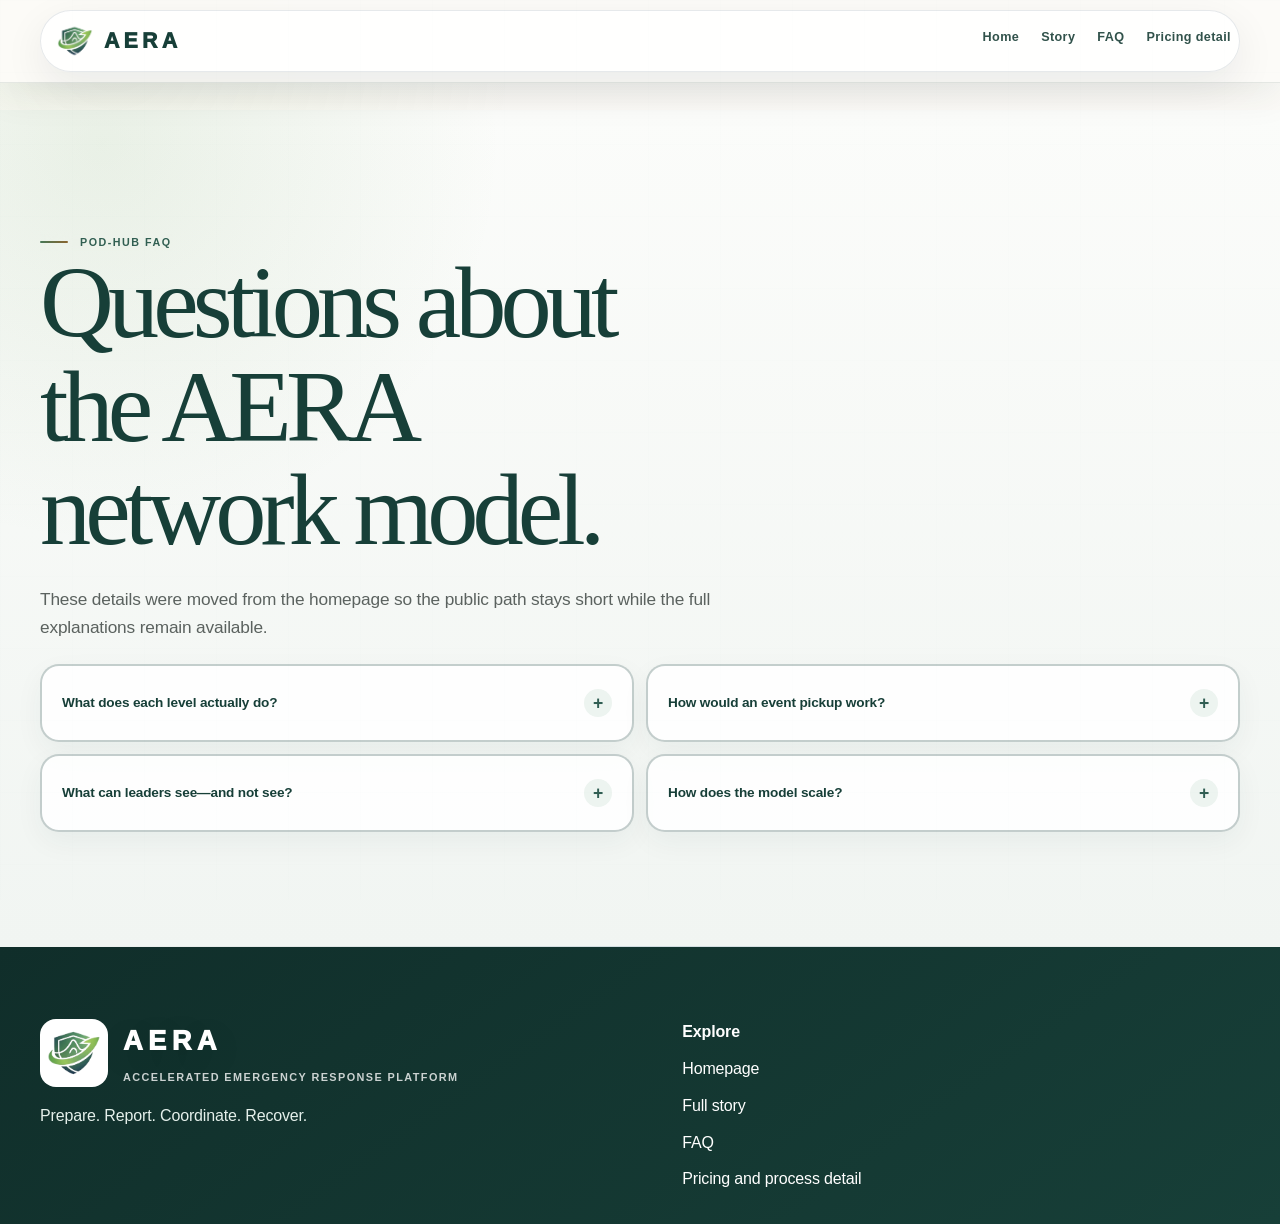
==== faq/index.html @ 65c82dbb "Scale back homepage detail" ====
<!DOCTYPE html>

<html lang="en">
<head>
<meta charset="utf-8"/>
<meta content="width=device-width, initial-scale=1, viewport-fit=cover" name="viewport"/>
<script>document.documentElement.classList.add("js");</script>
<meta content="AERA is an independent, mobile-first emergency readiness and coordination platform for households, community organizations, and institutions." name="description"/>
<meta content="#FFFFFF" name="theme-color"/>
<meta content="light" name="color-scheme"/>
<meta content="AERA" name="author"/>
<meta content="index,follow,max-image-preview:large" name="robots"/>
<meta content="website" property="og:type"/>
<meta content="AERA — Communication Must Continue" property="og:title"/>
<meta content="Explore AERA’s readiness, status reporting, resource coordination, continuity, and recovery model." property="og:description"/>
<meta content="AERA" property="og:site_name"/>
<meta content="https://aerafounders.com/" property="og:url"/>
<meta content="summary_large_image" name="twitter:card"/>
<meta content="AERA — Communication Must Continue" name="twitter:title"/>
<meta content="Prepare. Report. Coordinate. Recover." name="twitter:description"/>
<link href="[data-uri]" rel="icon" type="image/webp"/>
<link href="https://aerafounders.com/" rel="canonical"/>
<title>AERA — Pod-Hub FAQ</title>
<script type="application/ld+json">
  {
    "@context": "https://schema.org",
    "@type": "Organization",
    "name": "AERA",
    "url": "https://aerafounders.com/",
    "description": "Emergency readiness and response coordination for households and communities.",
    "founder": [
      {"@type":"Person","name":"Kenneth Brewer","jobTitle":"Founder, President and CEO"},
      {"@type":"Person","name":"Antoinette Williams","jobTitle":"Co-Founder and Product Strategy & Systems Lead"}
    ]
  }
  </script>
<style>
    :root {
      --ivory: #FFFFFF;
      --ivory-2: #FFFFFF;
      --white: #FFFFFF;
      --blue: #467857;
      --blue-2: #5F9461;
      --deep-blue: #305854;
      --deepest: #305854;
      --sky: #F3F8F5;
      --sky-2: #F7FBF8;
      --green: #467857;
      --green-2: #EEF6F0;
      --stone: #F3F8F5;
      --brass: #8CBB5D;
      --brass-soft: #F2F8EC;
      --ink: #000000;
      --muted: #000000;
      --line: rgba(48, 88, 84, 0.18);
      --line-strong: rgba(48, 88, 84, 0.36);
      --shadow-sm: 0 12px 38px rgba(48, 88, 84, 0.08);
      --shadow: 0 30px 90px rgba(48, 88, 84, 0.13);
      --shadow-xl: 0 50px 140px rgba(48, 88, 84, 0.18);
      --radius-xl: 44px;
      --radius-lg: 32px;
      --radius-md: 22px;
      --radius-sm: 14px;
      --max: 1260px;
      --header-h: 78px;
    }

    * { box-sizing: border-box; }
    html { scroll-behavior: smooth; scroll-padding-top: calc(var(--header-h) + 18px); }
    body {
      margin: 0;
      color: var(--ink);
      background: var(--ivory);
      font-family: "Avenir Next", "Helvetica Neue", Inter, ui-sans-serif, system-ui, -apple-system, BlinkMacSystemFont, "Segoe UI", sans-serif;
      line-height: 1.62;
      overflow-x: hidden;
      text-rendering: optimizeLegibility;
    }
    body.modal-open { overflow: hidden; }
    body::before {
      content: "";
      position: fixed;
      inset: 0;
      pointer-events: none;
      z-index: 90;
      opacity: .15;
      background-image: url("data:image/svg+xml,%3Csvg viewBox='0 0 180 180' xmlns='http://www.w3.org/2000/svg'%3E%3Cfilter id='n'%3E%3CfeTurbulence type='fractalNoise' baseFrequency='.82' numOctaves='3' stitchTiles='stitch'/%3E%3C/filter%3E%3Crect width='100%25' height='100%25' filter='url(%23n)' opacity='.1'/%3E%3C/svg%3E");
      mix-blend-mode: multiply;
    }

    a { color: inherit; text-decoration: none; }
    button, input, textarea { font: inherit; }
    button { color: inherit; }
    img, svg { display: block; max-width: 100%; }
    ::selection { background: var(--blue); color: white; }
    :focus-visible { outline: 3px solid rgba(62,114,184,.42); outline-offset: 4px; }

    .scroll-progress {
      position: fixed;
      top: 0;
      left: 0;
      width: 100%;
      height: 3px;
      z-index: 100;
      background: rgba(23, 59, 99, .07);
    }
    .scroll-progress span {
      display: block;
      height: 100%;
      width: 0;
      transform-origin: left center;
      background: linear-gradient(90deg, var(--blue), var(--brass));
    }

    .container { width: min(calc(100% - 44px), var(--max)); margin-inline: auto; }
    .section { position: relative; padding: 124px 0; }
    .section-tight { padding: 92px 0; }
    .eyebrow {
      display: inline-flex;
      align-items: center;
      gap: 12px;
      text-transform: uppercase;
      letter-spacing: .18em;
      font-weight: 850;
      font-size: .72rem;
      color: var(--blue);
    }
    .eyebrow::before { content: ""; width: 34px; height: 1px; background: var(--brass); }
    .kicker {
      font-family: ui-monospace, SFMono-Regular, Menlo, Monaco, Consolas, monospace;
      font-size: .72rem;
      font-weight: 750;
      letter-spacing: .14em;
      text-transform: uppercase;
      color: var(--blue);
    }
    h1, h2, h3, h4 { margin: 0; color: var(--deep-blue); line-height: 1.01; letter-spacing: -.045em; }
    h1 { font-size: clamp(3.7rem, 8vw, 8.2rem); }
    h2 { font-size: clamp(2.7rem, 5.4vw, 5.8rem); }
    h3 { font-size: clamp(1.75rem, 3vw, 3rem); }
    h4 { font-size: clamp(1.2rem, 1.8vw, 1.55rem); letter-spacing: -.025em; }
    p { margin: 0; }
    .lead { font-size: clamp(1.08rem, 1.85vw, 1.42rem); line-height: 1.62; color: var(--muted); max-width: 780px; }
    .serif { font-family: Georgia, "Times New Roman", serif; font-weight: 400; letter-spacing: -.025em; }
    .muted { color: var(--muted); }

    .btn {
      display: inline-flex;
      align-items: center;
      justify-content: center;
      gap: 11px;
      min-height: 54px;
      padding: 14px 22px;
      border-radius: 999px;
      border: 1px solid transparent;
      font-weight: 850;
      cursor: pointer;
      transition: transform .28s ease, box-shadow .28s ease, background .28s ease, border-color .28s ease;
    }
    .btn svg { width: 17px; height: 17px; }
    .btn:hover { transform: translateY(-3px); }
    .btn-primary { color: white; background: var(--deep-blue); box-shadow: 0 14px 34px rgba(23,59,99,.22); }
    .btn-primary:hover { background: var(--deepest); box-shadow: 0 20px 48px rgba(23,59,99,.28); }
    .btn-secondary { color: var(--deep-blue); background: rgba(255,255,255,.72); border-color: var(--line); backdrop-filter: blur(12px); }
    .btn-secondary:hover { border-color: var(--line-strong); background: white; }
    .btn-text { padding-inline: 0; min-height: auto; border-radius: 0; color: var(--deep-blue); background: transparent; }

    .site-header {
      position: fixed;
      top: 0;
      left: 0;
      width: 100%;
      z-index: 80;
      transition: background .3s ease, box-shadow .3s ease, transform .3s ease;
    }
    .site-header.scrolled {
      background: rgba(247,244,236,.88);
      border-bottom: 1px solid rgba(23,59,99,.08);
      box-shadow: 0 8px 34px rgba(23,59,99,.05);
      backdrop-filter: blur(18px);
    }
    .nav {
      min-height: var(--header-h);
      display: flex;
      align-items: center;
      justify-content: space-between;
      gap: 28px;
    }
    .wordmark {
      display: inline-flex;
      align-items: center;
      gap: 12px;
      color: var(--deep-blue);
      font-size: 1.33rem;
      font-weight: 950;
      letter-spacing: .22em;
    }
    .wordmark-mark {
      width: 32px;
      height: 32px;
      border-radius: 50%;
      display: grid;
      place-items: center;
      border: 1px solid rgba(23,59,99,.17);
      background: rgba(255,255,255,.72);
      position: relative;
    }
    .wordmark-mark::before, .wordmark-mark::after { content: ""; position: absolute; border-radius: 50%; border: 1px solid var(--blue); }
    .wordmark-mark::before { width: 13px; height: 13px; }
    .wordmark-mark::after { width: 21px; height: 21px; opacity: .42; }
    .nav-links { display: flex; align-items: center; gap: 22px; font-size: .9rem; font-weight: 760; color: #38526d; }
    .nav-links a { position: relative; padding: 8px 0; }
    .nav-links a::after { content: ""; position: absolute; left: 0; bottom: 4px; width: 100%; height: 1px; background: var(--blue); transform: scaleX(0); transform-origin: right; transition: transform .25s ease; }
    .nav-links a:hover::after, .nav-links a.active::after { transform: scaleX(1); transform-origin: left; }
    .menu-btn { display: none; width: 45px; height: 45px; border-radius: 50%; border: 1px solid var(--line); background: rgba(255,255,255,.72); cursor: pointer; font-size: 1.2rem; }

    .story-rail {
      position: fixed;
      right: 18px;
      top: 50%;
      transform: translateY(-50%);
      z-index: 70;
      display: grid;
      gap: 11px;
    }
    .story-rail a {
      width: 8px;
      height: 8px;
      border-radius: 50%;
      background: rgba(23,59,99,.22);
      transition: transform .25s ease, background .25s ease;
    }
    .story-rail a.active { background: var(--blue); transform: scale(1.65); }
    .story-rail span { position: absolute; right: 18px; white-space: nowrap; padding: 6px 9px; border-radius: 8px; background: var(--deep-blue); color: white; font-size: .7rem; opacity: 0; pointer-events: none; transform: translateX(4px); transition: .2s ease; }
    .story-rail a:hover span { opacity: 1; transform: translateX(0); }

    .hero {
      min-height: 100svh;
      display: grid;
      align-items: center;
      position: relative;
      overflow: hidden;
      padding: calc(var(--header-h) + 70px) 0 78px;
      background:
        radial-gradient(circle at 84% 14%, rgba(220,236,243,.95), rgba(220,236,243,0) 34%),
        radial-gradient(circle at 14% 86%, rgba(233,222,202,.55), rgba(233,222,202,0) 28%),
        var(--ivory);
    }
    .hero::before {
      content: "";
      position: absolute;
      inset: 0;
      opacity: .52;
      background-image:
        linear-gradient(rgba(23,59,99,.04) 1px, transparent 1px),
        linear-gradient(90deg, rgba(23,59,99,.04) 1px, transparent 1px);
      background-size: 58px 58px;
      mask-image: linear-gradient(to bottom, #000 0, transparent 92%);
    }
    .hero-grid {
      display: grid;
      grid-template-columns: minmax(0, 1.14fr) minmax(380px, .86fr);
      gap: clamp(48px, 7vw, 100px);
      align-items: center;
      position: relative;
      z-index: 2;
    }
    .hero-copy { display: grid; gap: 28px; }
    .hero-title { max-width: 950px; }
    .hero-title .word {
      display: inline-block;
      opacity: 0;
      transform: translateY(44px) rotate(.8deg);
      filter: blur(8px);
      transition: opacity .75s ease, transform .9s cubic-bezier(.2,.8,.2,1), filter .8s ease;
    }
    .hero-title.ready .word { opacity: 1; transform: translateY(0) rotate(0); filter: blur(0); }
    .hero-title .accent { color: var(--blue); }
    .hero .lead { max-width: 790px; }
    .founder-line { max-width: 790px; font-weight: 800; color: var(--deep-blue); }
    .hero-actions { display: flex; flex-wrap: wrap; gap: 14px; }
    .hero-meta {
      display: grid;
      grid-template-columns: repeat(4, minmax(0, 1fr));
      border: 1px solid var(--line);
      border-radius: 22px;
      overflow: hidden;
      background: rgba(255,255,255,.54);
      backdrop-filter: blur(14px);
      margin-top: 10px;
    }
    .hero-meta div { padding: 17px 13px; border-right: 1px solid var(--line); text-align: center; font-size: .78rem; font-weight: 850; color: var(--deep-blue); }
    .hero-meta div:last-child { border-right: 0; }
    .hero-meta small { display: block; color: var(--muted); font-weight: 650; margin-top: 3px; }

    .hero-visual {
      min-height: 650px;
      border-radius: var(--radius-xl);
      position: relative;
      overflow: hidden;
      background: linear-gradient(145deg, rgba(255,255,255,.98), rgba(220,236,243,.72));
      border: 1px solid rgba(23,59,99,.1);
      box-shadow: var(--shadow-xl);
      transform: perspective(1100px) rotateY(-3deg) rotateX(1deg);
      transition: transform .5s ease;
    }
    .hero-visual:hover { transform: perspective(1100px) rotateY(0) rotateX(0) translateY(-5px); }
    .hero-visual .grid-lines { position: absolute; inset: 0; background-image: linear-gradient(rgba(23,59,99,.06) 1px, transparent 1px), linear-gradient(90deg, rgba(23,59,99,.06) 1px, transparent 1px); background-size: 46px 46px; mask-image: linear-gradient(to bottom, transparent, #000 15%, #000 82%, transparent); }
    .orbit { position: absolute; left: 50%; top: 44%; border-radius: 50%; border: 1px solid rgba(62,114,184,.2); transform: translate(-50%,-50%); animation: rotate 24s linear infinite; }
    .orbit.one { width: 500px; height: 500px; }
    .orbit.two { width: 350px; height: 350px; animation-direction: reverse; animation-duration: 19s; }
    .orbit.three { width: 230px; height: 230px; animation-duration: 14s; }
    .orbit::after { content: ""; position: absolute; width: 13px; height: 13px; border-radius: 50%; background: var(--blue); box-shadow: 0 0 0 10px rgba(62,114,184,.11); left: 50%; top: -7px; }
    .orbit.two::after { background: var(--green); left: 12%; top: 82%; box-shadow: 0 0 0 10px rgba(111,132,106,.11); }
    .orbit.three::after { background: var(--brass); left: 88%; top: 67%; box-shadow: 0 0 0 10px rgba(168,137,84,.12); }
    @keyframes rotate { to { transform: translate(-50%,-50%) rotate(360deg); } }
    .aera-core {
      position: absolute;
      left: 50%;
      top: 44%;
      width: 210px;
      height: 210px;
      transform: translate(-50%,-50%);
      display: grid;
      place-items: center;
      border-radius: 48% 52% 48% 52% / 55% 45% 55% 45%;
      background: linear-gradient(145deg, white, #e7f1f6);
      color: var(--deep-blue);
      font-size: 2rem;
      font-weight: 950;
      letter-spacing: .2em;
      box-shadow: 0 28px 80px rgba(23,59,99,.17), inset 0 0 0 1px rgba(23,59,99,.08);
      animation: float 6s ease-in-out infinite;
    }
    @keyframes float { 50% { transform: translate(-50%, calc(-50% - 10px)) rotate(.5deg); } }
    .visual-caption {
      position: absolute;
      left: 28px;
      right: 28px;
      bottom: 28px;
      padding: 19px 20px;
      border-radius: 18px;
      background: rgba(255,255,255,.82);
      border: 1px solid rgba(23,59,99,.08);
      backdrop-filter: blur(15px);
      color: var(--muted);
      font-size: .91rem;
    }
    .visual-caption strong { color: var(--deep-blue); }


    /* Enriched opening screen */
    .hero .reveal,
    .hero .reveal-right { opacity: 1; transform: none; }
    .hero-visual { isolation: isolate; }
    .hero-glow { position:absolute; border-radius:50%; filter:blur(2px); opacity:.7; z-index:0; }
    .hero-glow-one { width:360px; height:360px; right:-90px; top:-90px; background:rgba(124,167,209,.24); }
    .hero-glow-two { width:260px; height:260px; left:-80px; bottom:-70px; background:rgba(168,137,84,.13); }
    .command-shell {
      position:absolute;
      inset:28px 28px 76px;
      z-index:2;
      border-radius:30px;
      padding:22px;
      background:rgba(255,255,255,.86);
      border:1px solid rgba(23,59,99,.11);
      box-shadow:0 24px 70px rgba(23,59,99,.12);
      backdrop-filter:blur(18px);
      display:grid;
      grid-template-rows:auto 1fr auto;
      gap:18px;
    }
    .command-topbar { display:flex; align-items:center; justify-content:space-between; gap:18px; padding-bottom:16px; border-bottom:1px solid var(--line); }
    .command-brand { display:block; color:var(--deep-blue); font-size:1rem; font-weight:950; letter-spacing:.19em; }
    .command-topbar small { display:block; margin-top:3px; color:var(--muted); font-size:.58rem; font-weight:800; letter-spacing:.14em; }
    .system-state { display:inline-flex; align-items:center; gap:8px; padding:8px 11px; border-radius:999px; background:var(--green-2); color:#3e6040; font-size:.68rem; font-weight:850; white-space:nowrap; }
    .system-state span { width:8px; height:8px; border-radius:50%; background:var(--green); box-shadow:0 0 0 5px rgba(111,132,106,.13); animation:statusPulse 2s ease-in-out infinite; }
    @keyframes statusPulse { 50% { box-shadow:0 0 0 9px rgba(111,132,106,.03); } }
    .command-layout { display:grid; grid-template-columns:minmax(0,1.45fr) minmax(160px,.55fr); gap:14px; min-height:0; }
    .mission-card,
    .signal-card,
    .response-card,
    .founder-proof-card { border:1px solid rgba(23,59,99,.09); background:rgba(255,255,255,.82); box-shadow:0 10px 28px rgba(23,59,99,.055); }
    .mission-card { border-radius:24px; padding:18px; display:grid; grid-template-rows:auto auto 1fr auto; min-height:0; overflow:hidden; }
    .card-label { color:var(--blue); font-family:ui-monospace,SFMono-Regular,Menlo,monospace; font-size:.58rem; font-weight:850; letter-spacing:.13em; }
    .mission-title-row { display:flex; align-items:flex-start; justify-content:space-between; gap:18px; margin-top:10px; }
    .mission-title-row h3 { font-size:clamp(1.25rem,2.2vw,1.85rem); letter-spacing:-.035em; }
    .mission-title-row p { color:var(--muted); font-size:.74rem; line-height:1.45; margin-top:5px; max-width:280px; }
    .mission-badge { width:38px; height:38px; border-radius:13px; display:grid; place-items:center; background:var(--deep-blue); color:white; font-family:ui-monospace,monospace; font-size:.72rem; font-weight:850; }
    .communication-map { position:relative; min-height:225px; margin:6px 0; overflow:hidden; }
    .map-ring { position:absolute; left:50%; top:50%; transform:translate(-50%,-50%); border-radius:50%; border:1px solid rgba(62,114,184,.18); }
    .ring-a { width:210px; height:210px; }
    .ring-b { width:136px; height:136px; border-style:dashed; animation:rotateMap 18s linear infinite; }
    @keyframes rotateMap { to { transform:translate(-50%,-50%) rotate(360deg); } }
    .map-line { position:absolute; left:50%; top:50%; height:1px; transform-origin:left center; background:linear-gradient(90deg,rgba(62,114,184,.55),rgba(62,114,184,.06)); }
    .line-a { width:118px; transform:rotate(-31deg); }
    .line-b { width:125px; transform:rotate(154deg); }
    .line-c { width:112px; transform:rotate(72deg); }
    .map-node { position:absolute; width:34px; height:34px; border-radius:50%; display:grid; place-items:center; background:white; border:1px solid rgba(23,59,99,.12); color:var(--deep-blue); font-size:.66rem; font-weight:900; box-shadow:0 9px 22px rgba(23,59,99,.11); }
    .node-center { left:50%; top:50%; transform:translate(-50%,-50%); width:58px; height:58px; background:var(--deep-blue); color:white; font-size:1rem; box-shadow:0 12px 32px rgba(23,59,99,.25); }
    .node-one { left:14%; top:23%; }
    .node-two { right:13%; top:20%; }
    .node-three { left:17%; bottom:16%; }
    .node-four { right:17%; bottom:12%; }
    .mission-footer { display:grid; grid-template-columns:repeat(3,1fr); gap:8px; }
    .mission-footer div { padding:10px; border-radius:14px; background:var(--sky-2); }
    .mission-footer strong { display:block; color:var(--deep-blue); font-size:.68rem; }
    .mission-footer span { display:block; color:var(--muted); font-size:.56rem; margin-top:2px; line-height:1.25; }
    .command-side { display:grid; grid-template-rows:.7fr 1.3fr; gap:14px; min-height:0; }
    .signal-card,
    .response-card { border-radius:21px; padding:16px; }
    .signal-score { display:grid; gap:2px; margin-top:13px; }
    .signal-score strong { color:var(--deep-blue); font-size:1.45rem; line-height:1; }
    .signal-score span { color:var(--muted); font-size:.64rem; }
    .signal-bars { display:flex; align-items:flex-end; gap:5px; height:45px; margin-top:13px; }
    .signal-bars i { display:block; flex:1; border-radius:5px 5px 2px 2px; background:linear-gradient(var(--blue-2),var(--blue)); animation:barRise 2.8s ease-in-out infinite; transform-origin:bottom; }
    .signal-bars i:nth-child(1){height:34%;}.signal-bars i:nth-child(2){height:53%;animation-delay:.15s}.signal-bars i:nth-child(3){height:70%;animation-delay:.3s}.signal-bars i:nth-child(4){height:83%;animation-delay:.45s}.signal-bars i:nth-child(5){height:100%;animation-delay:.6s}
    @keyframes barRise { 50% { transform:scaleY(.72); opacity:.65; } }
    .response-card { display:grid; align-content:start; gap:10px; }
    .response-row { display:grid; grid-template-columns:30px 1fr; gap:9px; align-items:center; padding:10px 0; border-bottom:1px solid var(--line); }
    .response-row:last-child { border-bottom:0; }
    .response-icon { width:30px; height:30px; border-radius:10px; display:grid; place-items:center; background:var(--sky); color:var(--deep-blue); font-size:.75rem; font-weight:900; }
    .response-row strong { display:block; color:var(--deep-blue); font-size:.65rem; line-height:1.25; }
    .response-row small { display:block; color:var(--muted); font-size:.55rem; margin-top:2px; }
    .founder-proof-card { border-radius:20px; padding:13px 15px; display:grid; grid-template-columns:1.3fr .72fr .95fr; gap:12px; align-items:center; }
    .founder-proof-copy strong { display:block; margin-top:5px; color:var(--deep-blue); font-size:.7rem; line-height:1.3; }
    .founder-mini { display:grid; grid-template-columns:32px 1fr; gap:8px; align-items:center; }
    .mini-avatar { width:32px; height:32px; border-radius:50%; display:grid; place-items:center; color:white; font-size:.7rem; font-weight:950; }
    .mini-avatar.ken { background:var(--blue); }
    .mini-avatar.antoinette { background:var(--brass); }
    .founder-mini b { display:block; color:var(--deep-blue); font-size:.66rem; }
    .founder-mini small { display:block; color:var(--muted); font-size:.52rem; line-height:1.2; }
    .visual-caption { z-index:3; }

    .scroll-cue { position: absolute; left: 50%; bottom: 19px; transform: translateX(-50%); z-index: 2; display: grid; justify-items: center; gap: 5px; color: var(--muted); font-size: .68rem; font-weight: 800; letter-spacing: .14em; text-transform: uppercase; }
    .scroll-cue::after { content: ""; width: 1px; height: 35px; background: linear-gradient(var(--blue), transparent); animation: pulse 1.8s ease-in-out infinite; }
    @keyframes pulse { 50% { transform: scaleY(.55); opacity: .45; } }

    .human-section { background: var(--white); overflow: hidden; }
    .human-grid { display: grid; grid-template-columns: .92fr 1.08fr; gap: clamp(50px, 8vw, 110px); align-items: center; }
    .documentary-grid { display: grid; grid-template-columns: 1fr 1fr; gap: 18px; perspective: 1000px; }
    .doc-card {
      position: relative;
      min-height: 250px;
      border-radius: 28px;
      overflow: hidden;
      border: 1px solid rgba(23,59,99,.08);
      box-shadow: var(--shadow-sm);
      background: var(--sky);
      transform: translateZ(0);
    }
    .doc-card:nth-child(2), .doc-card:nth-child(4) { transform: translateY(42px); }
    .doc-card:nth-child(2) { background: linear-gradient(145deg, #f1ebe1, var(--stone)); }
    .doc-card:nth-child(3) { background: linear-gradient(145deg, #e8f0e5, #c9d8c6); }
    .doc-card:nth-child(4) { background: linear-gradient(145deg, #edf3fa, #cbdcf1); }
    .doc-card::before { content: ""; position: absolute; inset: 0; background: linear-gradient(to top, rgba(23,48,75,.22), transparent 55%); }
    .doc-person { position: absolute; left: 50%; bottom: -34px; transform: translateX(-50%); width: 126px; height: 184px; border-radius: 70px 70px 26px 26px; background: rgba(255,255,255,.74); box-shadow: 0 -29px 0 -6px rgba(255,255,255,.74); }
    .doc-label { position: absolute; left: 18px; bottom: 16px; color: white; font-weight: 800; font-size: .79rem; letter-spacing: .03em; }
    .human-copy { display: grid; gap: 30px; }
    .impact-line { font-family: Georgia, serif; font-size: clamp(1.6rem, 3vw, 3rem); line-height: 1.2; color: var(--deep-blue); }
    .human-emphasis { padding: 24px 0 0 24px; border-left: 2px solid var(--brass); color: var(--deep-blue); font-size: clamp(1.25rem, 2vw, 1.7rem); font-weight: 800; }

    .genesis {
      position: relative;
      height: 430vh;
      background: linear-gradient(180deg, var(--ivory), var(--sky-2) 48%, var(--ivory));
    }
    .genesis-sticky {
      position: sticky;
      top: 0;
      min-height: 100svh;
      display: grid;
      align-items: center;
      overflow: hidden;
      padding: calc(var(--header-h) + 30px) 0 36px;
    }
    .genesis-head { position: absolute; top: calc(var(--header-h) + 26px); left: 50%; transform: translateX(-50%); width: min(calc(100% - 44px), var(--max)); display: flex; align-items: flex-end; justify-content: space-between; gap: 24px; z-index: 4; }
    .chapter-counter { font-family: ui-monospace, monospace; font-size: .78rem; letter-spacing: .14em; color: var(--muted); }
    .chapter-counter strong { color: var(--blue); font-size: 1.05rem; }
    .genesis-stage { position: relative; width: min(calc(100% - 44px), var(--max)); height: min(70vh, 720px); margin: 80px auto 0; border-radius: var(--radius-xl); overflow: hidden; background: rgba(255,255,255,.68); border: 1px solid rgba(23,59,99,.09); box-shadow: var(--shadow); backdrop-filter: blur(14px); }
    .genesis-progress { position: absolute; left: 0; top: 0; bottom: 0; width: 5px; background: rgba(23,59,99,.08); z-index: 8; }
    .genesis-progress span { display: block; width: 100%; height: 25%; background: linear-gradient(var(--blue), var(--brass)); transform-origin: top; }
    .genesis-scene {
      position: absolute;
      inset: 0;
      display: grid;
      grid-template-columns: .88fr 1.12fr;
      align-items: center;
      gap: 48px;
      padding: clamp(34px, 6vw, 78px);
      opacity: 0;
      pointer-events: none;
      transform: translate3d(0, 18%, 0) scale(.97);
      filter: blur(10px);
      transition: opacity .6s ease, transform .85s cubic-bezier(.2,.8,.2,1), filter .7s ease;
    }
    .genesis-scene.active { opacity: 1; pointer-events: auto; transform: translate3d(0,0,0) scale(1); filter: blur(0); }
    .genesis-scene.exiting { opacity: 0; transform: translate3d(0,-18%,0) scale(.97); }
    .scene-copy { display: grid; gap: 24px; position: relative; z-index: 2; }
    .scene-number { font-family: Georgia, serif; color: rgba(62,114,184,.24); font-size: clamp(6rem, 14vw, 12rem); line-height: .72; letter-spacing: -.09em; }
    .scene-copy h2 { font-size: clamp(2.5rem, 5vw, 5.25rem); }
    .scene-visual { min-height: 480px; position: relative; display: grid; place-items: center; }
    .fracture-map, .vision-map, .architecture-map, .mission-map { position: relative; width: min(100%, 520px); aspect-ratio: 1; }
    .fracture-map .line { position: absolute; height: 2px; background: rgba(23,59,99,.2); transform-origin: left; }
    .fracture-map .line:nth-child(1){ width:42%; left:8%; top:26%; transform:rotate(12deg); }
    .fracture-map .line:nth-child(2){ width:38%; left:43%; top:37%; transform:rotate(-27deg); }
    .fracture-map .line:nth-child(3){ width:48%; left:17%; top:62%; transform:rotate(-8deg); }
    .fracture-map .line:nth-child(4){ width:31%; left:56%; top:69%; transform:rotate(28deg); }
    .map-node { position:absolute; width:28px; height:28px; border-radius:50%; background:white; border:7px solid var(--blue); box-shadow:0 0 0 15px rgba(62,114,184,.08); }
    .fracture-map .map-node:nth-of-type(1){ left:7%; top:20%; }
    .fracture-map .map-node:nth-of-type(2){ left:47%; top:31%; }
    .fracture-map .map-node:nth-of-type(3){ right:12%; top:22%; border-color:var(--brass); }
    .fracture-map .map-node:nth-of-type(4){ left:17%; bottom:25%; border-color:var(--green); }
    .fracture-map .map-node:nth-of-type(5){ right:25%; bottom:18%; }
    .fracture-cut { position:absolute; left:49%; top:8%; width:4px; height:82%; background:linear-gradient(transparent,var(--brass),transparent); transform:rotate(13deg); box-shadow:0 0 30px rgba(168,137,84,.22); }
    .vision-ring { position:absolute; inset:50% auto auto 50%; border-radius:50%; border:1px solid rgba(62,114,184,.24); transform:translate(-50%,-50%); }
    .vision-ring.r1{ width:86%; height:86%; }
    .vision-ring.r2{ width:64%; height:64%; }
    .vision-ring.r3{ width:42%; height:42%; }
    .vision-core { position:absolute; left:50%; top:50%; transform:translate(-50%,-50%); width:150px; height:150px; border-radius:50%; display:grid; place-items:center; background:white; box-shadow:var(--shadow); text-align:center; font-weight:900; color:var(--deep-blue); }
    .vision-label { position:absolute; padding:10px 13px; border-radius:999px; background:white; border:1px solid var(--line); color:var(--deep-blue); font-size:.78rem; font-weight:800; box-shadow:var(--shadow-sm); }
    .vision-label.a{ left:2%; top:19%; }.vision-label.b{ right:0; top:29%; }.vision-label.c{ left:8%; bottom:20%; }.vision-label.d{ right:7%; bottom:16%; }
    .architecture-map { display:grid; grid-template-columns:repeat(3,1fr); gap:14px; align-content:center; }
    .system-block { padding:20px 14px; min-height:92px; border-radius:18px; display:grid; place-items:center; text-align:center; background:white; border:1px solid var(--line); box-shadow:var(--shadow-sm); font-size:.8rem; font-weight:820; color:var(--deep-blue); }
    .system-block.core-block { grid-column:2; background:var(--deep-blue); color:white; transform:scale(1.1); }
    .system-block:nth-child(1), .system-block:nth-child(3), .system-block:nth-child(5), .system-block:nth-child(7) { background:var(--sky-2); }
    .mission-map .country-shape { position:absolute; inset:14% 12%; border-radius:45% 55% 38% 62% / 52% 35% 65% 48%; background:linear-gradient(145deg,rgba(62,114,184,.16),rgba(111,132,106,.12)); border:1px solid rgba(23,59,99,.12); }
    .mission-map .pulse-node { position:absolute; width:18px; height:18px; border-radius:50%; background:var(--blue); box-shadow:0 0 0 0 rgba(62,114,184,.22); animation:missionPulse 2.4s infinite; }
    .mission-map .pulse-node:nth-child(2){ left:26%; top:29%; }.mission-map .pulse-node:nth-child(3){ left:58%; top:22%; animation-delay:.5s; }.mission-map .pulse-node:nth-child(4){ right:21%; top:52%; animation-delay:1s; }.mission-map .pulse-node:nth-child(5){ left:38%; bottom:22%; animation-delay:1.5s; }.mission-map .pulse-node:nth-child(6){ right:38%; bottom:13%; animation-delay:.9s; }
    @keyframes missionPulse { 70% { box-shadow:0 0 0 28px rgba(62,114,184,0); } 100% { box-shadow:0 0 0 0 rgba(62,114,184,0); } }
    .genesis-quote { position:absolute; left:50%; bottom:30px; transform:translateX(-50%); width:min(calc(100% - 80px),900px); text-align:center; color:var(--deep-blue); font-family:Georgia,serif; font-size:clamp(1.15rem,2vw,1.55rem); z-index:7; }

    .founders { background: var(--white); overflow: hidden; }
    .founder-intro { display:grid; grid-template-columns:1fr .82fr; gap:50px; align-items:end; margin-bottom:58px; }
    .founder-slider-shell { position:relative; }
    .founder-slider { overflow:hidden; border-radius:var(--radius-xl); border:1px solid rgba(23,59,99,.09); box-shadow:var(--shadow); background:var(--ivory-2); }
    .founder-track { display:flex; transition:transform .85s cubic-bezier(.2,.8,.2,1); will-change:transform; }
    .founder-slide { min-width:100%; display:grid; grid-template-columns:.9fr 1.1fr; min-height:640px; }
    .founder-portrait { position:relative; overflow:hidden; background:linear-gradient(145deg,var(--sky),#c7ddeb); }
    .founder-slide:nth-child(2) .founder-portrait { background:linear-gradient(145deg,#f0e8dd,#d9d2c5); }
    .founder-slide:nth-child(3) .founder-portrait { background:linear-gradient(145deg,var(--green-2),#c9d8c6); }
    .portrait-rings { position:absolute; width:560px; height:560px; border-radius:50%; border:1px solid rgba(23,59,99,.15); left:50%; top:46%; transform:translate(-50%,-50%); }
    .portrait-rings::before,.portrait-rings::after{content:"";position:absolute;border-radius:50%;border:1px solid rgba(23,59,99,.12);inset:70px;}.portrait-rings::after{inset:145px;}
    .portrait-silhouette { position:absolute; left:50%; bottom:-44px; transform:translateX(-50%); width:250px; height:370px; border-radius:120px 120px 36px 36px; background:rgba(255,255,255,.8); box-shadow:0 -70px 0 -22px rgba(255,255,255,.8); }
    .portrait-tag { position:absolute; left:28px; bottom:28px; z-index:2; padding:11px 14px; border-radius:999px; background:rgba(255,255,255,.82); border:1px solid rgba(23,59,99,.08); backdrop-filter:blur(12px); color:var(--deep-blue); font-size:.76rem; font-weight:850; letter-spacing:.08em; text-transform:uppercase; }
    .founder-copy { padding:clamp(42px,7vw,90px); display:grid; align-content:center; gap:26px; }
    .founder-role { font-family:ui-monospace,monospace; color:var(--blue); font-size:.76rem; font-weight:800; letter-spacing:.11em; text-transform:uppercase; }
    .founder-copy blockquote { margin:0; font-family:Georgia,serif; font-size:clamp(1.2rem,2.4vw,2rem); line-height:1.38; color:var(--deep-blue); }
    .founder-letter-intro { color:var(--muted); max-width:620px; }
    .founder-letter-excerpts { display:grid; gap:12px; }
    .founder-letter-excerpt {
      position:relative; padding:17px 18px 17px 52px; border:1px solid rgba(48,88,84,.14);
      border-radius:18px; background:rgba(255,255,255,.76); box-shadow:0 10px 24px rgba(48,88,84,.05);
    }
    .founder-letter-excerpt::before {
      content:"“"; position:absolute; left:17px; top:9px; color:var(--green); font:400 2.7rem/1 Georgia,serif;
    }
    .founder-letter-excerpt small {
      display:block; margin-bottom:6px; color:var(--green); font:850 .62rem/1.2 ui-monospace,monospace;
      letter-spacing:.11em; text-transform:uppercase;
    }
    .founder-letter-excerpt p {
      color:var(--deep-blue); font-family:Georgia,serif; font-size:clamp(.92rem,1.3vw,1.05rem); line-height:1.48;
    }
    .founder-letter-signature { color:var(--muted); font-size:.78rem; font-weight:800; }
    .founder-profile { display:grid; gap:14px; color:var(--muted); }
    .founder-profile p { margin:0; line-height:1.62; }
    .contribution-list { display:grid; gap:10px; color:var(--muted); }
    .contribution-list span { display:flex; gap:10px; align-items:flex-start; }
    .contribution-list span::before { content:""; width:7px; height:7px; border-radius:50%; background:var(--brass); margin-top:.58em; flex:0 0 auto; }
    .slider-controls { display:flex; justify-content:space-between; align-items:center; gap:20px; margin-top:26px; }
    .slider-dots { display:flex; gap:10px; }
    .slider-dot { width:10px; height:10px; padding:0; border:0; border-radius:50%; background:rgba(23,59,99,.18); cursor:pointer; transition:.25s ease; }
    .slider-dot.active { background:var(--blue); transform:scale(1.4); }
    .slider-arrows { display:flex; gap:10px; }
    .round-btn { width:50px; height:50px; border-radius:50%; border:1px solid var(--line); background:white; display:grid; place-items:center; cursor:pointer; transition:.25s ease; }
    .round-btn:hover { transform:translateY(-2px); border-color:var(--blue); box-shadow:var(--shadow-sm); }

    .provenance { background:linear-gradient(180deg,var(--ivory),var(--ivory-2)); overflow:hidden; }
    .section-head { display:grid; grid-template-columns:1fr .75fr; gap:50px; align-items:end; }
    .provenance-controls { display:flex; align-items:center; justify-content:flex-end; gap:10px; }
    .timeline-shell { margin-top:56px; position:relative; }
    .timeline {
      display:flex;
      gap:20px;
      overflow-x:auto;
      scroll-snap-type:x mandatory;
      scrollbar-width:none;
      padding:4px max(22px, calc((100vw - var(--max))/2)) 34px;
      cursor:grab;
    }
    .timeline:active { cursor:grabbing; }
    .timeline::-webkit-scrollbar{display:none;}
    .milestone { flex:0 0 min(390px,82vw); min-height:370px; scroll-snap-align:center; padding:30px; border-radius:28px; background:white; border:1px solid var(--line); box-shadow:var(--shadow-sm); display:grid; align-content:space-between; gap:34px; transition:transform .35s ease, box-shadow .35s ease; }
    .milestone:hover { transform:translateY(-7px); box-shadow:var(--shadow); }
    .milestone-index { color:var(--blue); font-family:ui-monospace,monospace; font-size:.73rem; font-weight:850; letter-spacing:.12em; }
    .milestone h3 { font-size:clamp(1.6rem,2.5vw,2.4rem); margin-top:18px; }
    .milestone p { color:var(--muted); }
    .status { display:inline-flex; width:max-content; padding:7px 10px; border-radius:999px; background:var(--sky); color:var(--deep-blue); font-size:.72rem; font-weight:850; }
    .date-placeholder { margin-top:14px; font-family:ui-monospace,monospace; font-size:.72rem; letter-spacing:.08em; color:var(--brass)!important; }
    .timeline-progress { height:3px; background:rgba(23,59,99,.08); border-radius:99px; overflow:hidden; width:min(calc(100% - 44px),var(--max)); margin:0 auto; }
    .timeline-progress span { display:block; height:100%; width:12.5%; background:linear-gradient(90deg,var(--blue),var(--brass)); transform-origin:left; }
    .provenance-note { margin:25px auto 0; width:min(calc(100% - 44px),var(--max)); color:var(--muted); font-size:.9rem; }

    .platform { background:var(--white); }
    .platform-intro { display:grid; grid-template-columns:1fr .72fr; gap:50px; align-items:end; margin-bottom:66px; }
    .capability-stack { display:grid; gap:22px; }
    .capability {
      position:sticky;
      top:calc(var(--header-h) + 24px);
      min-height:680px;
      display:grid;
      grid-template-columns:1fr 1fr;
      align-items:center;
      gap:clamp(44px,7vw,90px);
      padding:clamp(34px,6vw,76px);
      border-radius:var(--radius-xl);
      border:1px solid rgba(23,59,99,.09);
      box-shadow:var(--shadow);
      overflow:hidden;
      background:var(--ivory-2);
    }
    .capability:nth-child(2){ top:calc(var(--header-h) + 40px); background:var(--sky-2); }
    .capability:nth-child(3){ top:calc(var(--header-h) + 56px); background:#f6f0e7; }
    .capability:nth-child(4){ top:calc(var(--header-h) + 72px); background:#edf3ea; }
    .cap-copy { display:grid; gap:24px; }
    .cap-number { font-family:Georgia,serif; color:rgba(62,114,184,.3); font-size:5rem; line-height:.8; }
    .pill-row { display:flex; flex-wrap:wrap; gap:8px; }
    .pill { padding:7px 10px; border-radius:999px; border:1px solid var(--line); background:rgba(255,255,255,.6); font-size:.7rem; text-transform:uppercase; letter-spacing:.08em; font-weight:850; color:var(--deep-blue); }
    .device {
      width:min(100%,430px);
      margin-inline:auto;
      min-height:530px;
      border-radius:42px;
      padding:22px;
      border:9px solid var(--deep-blue);
      background:#f8fbfd;
      box-shadow:0 34px 80px rgba(23,59,99,.21);
      transform:rotate(2deg);
      position:relative;
      overflow:hidden;
    }
    .capability:nth-child(even) .device { transform:rotate(-2deg); }
    .device::before { content:""; position:absolute; left:50%; top:0; transform:translateX(-50%); width:130px; height:20px; border-radius:0 0 18px 18px; background:var(--deep-blue); }
    .ui-top { display:flex; justify-content:space-between; align-items:center; padding:20px 3px 18px; }
    .ui-logo { font-weight:950; letter-spacing:.16em; color:var(--deep-blue); }
    .ui-dot { width:12px; height:12px; border-radius:50%; background:var(--green); box-shadow:0 0 0 6px rgba(111,132,106,.13); }
    .ui-hero { padding:23px; border-radius:22px; background:linear-gradient(145deg,var(--deep-blue),#356791); color:white; }
    .ui-hero small { opacity:.72; }
    .ui-hero strong { display:block; font-size:1.5rem; margin-top:6px; }
    .ui-card { margin-top:13px; padding:18px; border-radius:18px; background:white; border:1px solid rgba(23,59,99,.08); box-shadow:0 10px 28px rgba(23,59,99,.06); color:var(--deep-blue); }
    .ui-lines { display:grid; gap:8px; margin-top:12px; }
    .ui-line { height:8px; border-radius:99px; background:#dce8ef; }
    .ui-line.short { width:62%; }
    .ui-actions { display:grid; grid-template-columns:repeat(3,1fr); gap:9px; margin-top:13px; }
    .ui-action { aspect-ratio:1.2; border-radius:15px; background:var(--sky); border:1px solid rgba(23,59,99,.07); }

    .trust { background:var(--sky); overflow:hidden; }
    .trust-grid { display:grid; grid-template-columns:1fr 1fr; gap:clamp(50px,8vw,110px); align-items:center; }
    .trust-copy { display:grid; gap:25px; }
    .trust-list { display:grid; grid-template-columns:1fr 1fr; gap:11px; margin-top:8px; }
    .trust-item { padding:15px 16px; border-radius:15px; background:rgba(255,255,255,.66); border:1px solid rgba(23,59,99,.08); font-size:.84rem; font-weight:790; color:var(--deep-blue); }
    .architecture { min-height:600px; position:relative; display:grid; place-items:center; }
    .architecture::before,.architecture::after { content:""; position:absolute; border-radius:50%; border:1px solid rgba(23,59,99,.13); }
    .architecture::before { width:520px; height:520px; }
    .architecture::after { width:370px; height:370px; }
    .core { width:190px; height:190px; border-radius:50%; display:grid; place-items:center; text-align:center; background:var(--deep-blue); color:white; font-weight:900; letter-spacing:.08em; box-shadow:var(--shadow); position:relative; z-index:2; }
    .arch-node { position:absolute; width:155px; min-height:78px; padding:12px; border-radius:18px; background:white; border:1px solid rgba(23,59,99,.09); box-shadow:var(--shadow-sm); display:grid; place-items:center; text-align:center; font-size:.78rem; font-weight:830; color:var(--deep-blue); z-index:3; }
    .arch-node::after { content:""; position:absolute; width:62px; height:1px; background:rgba(23,59,99,.22); }
    .arch-1{left:0;top:12%;}.arch-1::after{right:-56px;transform:rotate(28deg);}.arch-2{right:0;top:18%;}.arch-2::after{left:-56px;transform:rotate(-28deg);}.arch-3{left:3%;bottom:12%;}.arch-3::after{right:-58px;transform:rotate(-27deg);}.arch-4{right:3%;bottom:8%;}.arch-4::after{left:-58px;transform:rotate(27deg);}

    .readiness { background:var(--ivory); }
    .readiness-grid { display:grid; grid-template-columns:.78fr 1.22fr; gap:clamp(50px,8vw,110px); align-items:start; }
    .readiness-copy { position:sticky; top:calc(var(--header-h) + 30px); display:grid; gap:25px; }
    .matrix { border-radius:28px; overflow:hidden; border:1px solid var(--line); box-shadow:var(--shadow-sm); background:white; }
    .matrix-row { display:grid; grid-template-columns:1fr auto; gap:20px; align-items:center; padding:22px 24px; border-bottom:1px solid var(--line); }
    .matrix-row:last-child{border-bottom:0;}
    .matrix-row strong { color:var(--deep-blue); }
    .matrix-status.available{background:#dfeadf;color:#3f6140}.matrix-status.preparation{background:var(--sky);}.matrix-status.planned{background:#eee8df;color:#765d39}.matrix-status.verify{background:#f5e9dc;color:#8a5630}
    .readiness-actions { display:flex; flex-wrap:wrap; gap:12px; margin-top:10px; }

    .closing { padding:124px 0; background:var(--white); }
    .closing-card { border-radius:var(--radius-xl); overflow:hidden; display:grid; grid-template-columns:.9fr 1.1fr; min-height:680px; background:linear-gradient(145deg,var(--sky-2),var(--ivory)); border:1px solid rgba(23,59,99,.08); box-shadow:var(--shadow); }
    .closing-image { position:relative; background:linear-gradient(145deg,#dcecf3,#bfcfe0); overflow:hidden; }
    .closing-image::before { content:""; position:absolute; inset:0; background:radial-gradient(circle at 50% 32%,rgba(255,255,255,.86),transparent 34%),linear-gradient(to top,rgba(23,59,99,.16),transparent 55%); }
    .closing-image::after { content:""; position:absolute; left:50%; bottom:-42px; transform:translateX(-50%); width:360px; height:440px; border-radius:170px 170px 45px 45px; background:rgba(255,255,255,.78); box-shadow:-105px 28px 0 -35px rgba(255,255,255,.66),105px 28px 0 -35px rgba(255,255,255,.66); }
    .closing-copy { padding:clamp(45px,7vw,92px); display:grid; align-content:center; gap:25px; }

    footer { background:var(--deep-blue); color:rgba(255,255,255,.72); padding:72px 0 32px; }
    .footer-grid { display:grid; grid-template-columns:1.4fr .6fr .6fr; gap:50px; }
    .footer-title { color:white; font-size:1.7rem; font-weight:950; letter-spacing:.2em; }
    .footer-links { display:grid; align-content:start; gap:11px; }
    .footer-links strong { color:white; }
    .footer-links a:hover { color:white; }
    .disclaimer { border-top:1px solid rgba(255,255,255,.13); margin-top:50px; padding-top:24px; font-size:.78rem; line-height:1.6; }

    .modal { position:fixed; inset:0; z-index:120; display:none; align-items:flex-start; justify-content:center; padding:clamp(14px,3vh,28px) 22px; background:rgba(15,42,72,.58); backdrop-filter:blur(14px); overflow:auto; overscroll-behavior:contain; }
    .modal.open { display:flex; }
    .modal-card { width:min(100%,720px); max-height:calc(100dvh - 44px); overflow:auto; padding:38px; border-radius:30px; background:var(--ivory); box-shadow:0 42px 120px rgba(15,42,72,.35); position:relative; animation:modalIn .4s ease both; }
    @keyframes modalIn { from { opacity:0; transform:translateY(24px) scale(.97); } }
    .close-modal { position:absolute; right:18px; top:18px; width:42px; height:42px; border-radius:50%; border:1px solid var(--line); background:white; cursor:pointer; }
    .form-grid { display:grid; grid-template-columns:1fr 1fr; gap:16px; margin-top:28px; }
    .field { display:grid; gap:7px; }
    .field.full { grid-column:1/-1; }
    .field label { font-size:.78rem; font-weight:850; color:var(--deep-blue); }
    .field input,.field textarea { width:100%; border:1px solid var(--line); border-radius:14px; background:white; padding:14px 15px; color:var(--ink); }
    .field textarea { min-height:130px; resize:vertical; }
    .success { display:none; text-align:center; padding:42px 10px; }
    .success.show { display:block; }
    .success-icon { width:70px; height:70px; margin:0 auto 22px; border-radius:50%; display:grid; place-items:center; background:var(--green); color:white; font-size:2rem; }

    .reveal { opacity:0; transform:translateY(30px); transition:opacity .8s ease, transform .85s cubic-bezier(.2,.8,.2,1); }
    .reveal.visible { opacity:1; transform:translateY(0); }
    .reveal-left { opacity:0; transform:translateX(-36px); transition:opacity .8s ease, transform .85s cubic-bezier(.2,.8,.2,1); }
    .reveal-left.visible { opacity:1; transform:translateX(0); }
    .reveal-right { opacity:0; transform:translateX(36px); transition:opacity .8s ease, transform .85s cubic-bezier(.2,.8,.2,1); }
    .reveal-right.visible { opacity:1; transform:translateX(0); }

    @media (max-width: 1080px) {
      .nav-links { gap:15px; font-size:.82rem; }
      .hero-grid,.human-grid,.founder-intro,.section-head,.platform-intro,.trust-grid,.readiness-grid { grid-template-columns:1fr; }
      .hero-visual { max-width:720px; width:100%; margin-inline:auto; min-height:570px; transform:none; }
      .hero-meta { grid-template-columns:repeat(2,1fr); }
      .hero-meta div:nth-child(2){border-right:0}.hero-meta div:nth-child(-n+2){border-bottom:1px solid var(--line)}
      .genesis-scene { grid-template-columns:1fr 1fr; padding:44px; }
      .founder-slide { grid-template-columns:1fr 1fr; }
      .readiness-copy { position:relative; top:auto; }
      .story-rail { display:none; }
    }

    @media (max-width: 850px) {
      :root { --header-h:70px; }
      .nav-links {
        position:absolute;
        top:calc(100% + 8px);
        left:22px;
        right:22px;
        padding:20px;
        border-radius:22px;
        background:rgba(255,255,255,.96);
        border:1px solid var(--line);
        box-shadow:var(--shadow);
        display:none;
        align-items:stretch;
        flex-direction:column;
        gap:6px;
      }
      .nav-links.open { display:flex; }
      .nav-links a { padding:10px 8px; }
      .nav-links .btn { width:100%; }
      .menu-btn { display:grid; place-items:center; }
      .hero { padding-top:calc(var(--header-h) + 45px); }
      .hero-grid { grid-template-columns:1fr; }
      .hero-visual { min-height:500px; }
      .genesis { height:auto; padding:110px 0; }
      .genesis-sticky { position:relative; min-height:auto; padding:0; }
      .genesis-head { position:relative; top:auto; left:auto; transform:none; margin:0 auto 34px; }
      .genesis-stage { height:auto; min-height:0; margin:0 auto; background:transparent; border:0; box-shadow:none; overflow:visible; display:grid; gap:18px; }
      .genesis-progress,.chapter-counter,.genesis-quote { display:none; }
      .genesis-scene { position:relative; inset:auto; opacity:1!important; transform:none!important; filter:none!important; pointer-events:auto; grid-template-columns:1fr; padding:32px; border-radius:28px; background:rgba(255,255,255,.78); border:1px solid var(--line); }
      .scene-number { font-size:5rem; }
      .scene-visual { min-height:360px; }
      .founder-slide { grid-template-columns:1fr; min-height:auto; }
      .founder-portrait { min-height:430px; }
      .capability { position:relative; top:auto!important; grid-template-columns:1fr; min-height:auto; }
      .device { min-height:500px; }
      .closing-card { grid-template-columns:1fr; }
      .closing-image { min-height:500px; }
      .footer-grid { grid-template-columns:1fr 1fr; }
      .footer-grid>div:first-child { grid-column:1/-1; }
    }

    @media (max-width: 620px) {
      .container { width:min(calc(100% - 28px),var(--max)); }
      .section { padding:92px 0; }
      h1 { font-size:clamp(3.25rem,17vw,5rem); }
      h2 { font-size:clamp(2.45rem,13vw,4rem); }
      .hero-title .word { margin-right:.08em; }
      .hero-meta { grid-template-columns:1fr; }
      .hero-meta div { border-right:0!important; border-bottom:1px solid var(--line)!important; }
      .hero-meta div:last-child { border-bottom:0!important; }
      .hero-visual { min-height:430px; border-radius:30px; }
      .orbit.one{width:390px;height:390px}.orbit.two{width:280px;height:280px}.orbit.three{width:185px;height:185px}.aera-core{width:160px;height:160px;font-size:1.45rem}
      .documentary-grid { gap:10px; }
      .doc-card { min-height:185px; border-radius:20px; }
      .doc-card:nth-child(2),.doc-card:nth-child(4){transform:translateY(20px)}
      .genesis-head { align-items:flex-start; flex-direction:column; }
      .genesis-stage { width:calc(100% - 28px); }
      .genesis-scene { padding:24px; }
      .scene-visual { min-height:300px; }
      .architecture-map { gap:8px; }
      .system-block { min-height:76px; padding:12px 8px; font-size:.7rem; }
      .founder-intro { margin-bottom:35px; }
      .founder-portrait { min-height:360px; }
      .founder-copy { padding:30px 24px 38px; }
      .slider-controls { align-items:flex-end; }
      .section-head { align-items:start; }
      .provenance-controls { justify-content:flex-start; }
      .capability { padding:30px 22px; border-radius:30px; }
      .device { min-height:450px; border-width:7px; border-radius:34px; }
      .trust-list { grid-template-columns:1fr; }
      .architecture { min-height:520px; transform:scale(.83); margin:-40px -35px; }
      .matrix-row { grid-template-columns:1fr; align-items:start; }
      .closing-image { min-height:400px; }
      .closing-copy { padding:34px 24px 42px; }
      .footer-grid { grid-template-columns:1fr; }
      .footer-grid>div:first-child { grid-column:auto; }
      .form-grid { grid-template-columns:1fr; }
      .field.full { grid-column:auto; }
      .modal-card { padding:32px 22px; }
      .visual-caption { left:16px; right:16px; bottom:16px; }
    }

    @media (prefers-reduced-motion: reduce) {
      html { scroll-behavior:auto; }
      *,*::before,*::after { animation-duration:.001ms!important; animation-iteration-count:1!important; transition-duration:.001ms!important; }
      .hero-title .word,.reveal,.reveal-left,.reveal-right { opacity:1!important; transform:none!important; filter:none!important; }
      .genesis { height:auto; padding:110px 0; }
      .genesis-sticky { position:relative; min-height:auto; padding:0; }
      .genesis-head { position:relative; top:auto; left:auto; transform:none; margin:0 auto 34px; }
      .genesis-stage { height:auto; margin:0 auto; background:transparent; border:0; box-shadow:none; overflow:visible; display:grid; gap:18px; }
      .genesis-progress,.chapter-counter,.genesis-quote { display:none; }
      .genesis-scene { position:relative; opacity:1!important; transform:none!important; filter:none!important; pointer-events:auto; border-radius:28px; background:white; border:1px solid var(--line); }
      .capability { position:relative; top:auto!important; }
    }

    @media (max-width: 650px) {
      .hero-visual { min-height:740px; }
      .command-shell { inset:16px 16px 68px; padding:14px; border-radius:24px; gap:11px; }
      .command-topbar { padding-bottom:11px; }
      .system-state { padding:7px 9px; font-size:.58rem; }
      .command-layout { grid-template-columns:1fr; }
      .command-side { grid-template-columns:1fr 1fr; grid-template-rows:auto; }
      .communication-map { min-height:180px; }
      .ring-a { width:170px; height:170px; }
      .ring-b { width:110px; height:110px; }
      .mission-footer { gap:5px; }
      .mission-footer div { padding:8px 6px; }
      .response-card { gap:2px; }
      .response-row { padding:6px 0; }
      .founder-proof-card { grid-template-columns:1fr 1fr; }
      .founder-proof-copy { grid-column:1/-1; }
      .visual-caption { font-size:.72rem; padding:13px 14px; left:16px; right:16px; bottom:16px; }
    }


    /* Responsive resilience and progressive enhancement */
    body { min-width: 280px; }
    main, section, footer { width: 100%; }
    section[id] { scroll-margin-top: calc(var(--header-h) + 18px); }
    h1, h2, h3, h4, p, a, button, strong, span { overflow-wrap: break-word; }

    /* Content is visible by default. Motion is applied only when JavaScript is active. */
    .reveal, .reveal-left, .reveal-right {
      opacity: 1;
      transform: none;
    }
    .js .reveal {
      opacity: 0;
      transform: translateY(30px);
    }
    .js .reveal-left {
      opacity: 0;
      transform: translateX(-36px);
    }
    .js .reveal-right {
      opacity: 0;
      transform: translateX(36px);
    }
    .js .reveal.visible,
    .js .reveal-left.visible,
    .js .reveal-right.visible {
      opacity: 1;
      transform: none;
    }

    .hero-title .word {
      opacity: 1;
      transform: none;
      filter: none;
    }
    .js .hero-title .word {
      opacity: 0;
      transform: translateY(44px) rotate(.8deg);
      filter: blur(8px);
    }
    .js .hero-title.ready .word {
      opacity: 1;
      transform: translateY(0) rotate(0);
      filter: blur(0);
    }

    /* Keep every screen visually occupied without forcing artificial empty height. */
    .human-grid,
    .founder-intro,
    .section-head,
    .platform-intro,
    .trust-grid,
    .readiness-grid { min-height: 0; }
    .platform-stack { display: grid; gap: 28px; }

    @media (min-width: 1600px) {
      :root { --max: 1380px; }
      .hero-grid { gap: 110px; }
      .hero-visual { min-height: 700px; }
      .section { padding-block: 140px; }
    }

    @media (max-width: 1180px) {
      .container { width: min(calc(100% - 36px), var(--max)); }
      .hero-grid { grid-template-columns: 1fr; }
      .hero-copy { max-width: 960px; }
      .hero-visual { width: 100%; max-width: 900px; min-height: 620px; margin-inline: auto; transform: none; }
      .hero-meta { max-width: 900px; }
      .nav-links { gap: 14px; font-size: .8rem; }
    }

    @media (max-width: 900px) {
      .section, .section-tight { padding-block: 88px; }
      .hero { min-height: auto; padding-bottom: 68px; }
      .hero-copy { gap: 23px; }
      .hero-visual { min-height: 570px; }
      .human-grid { gap: 58px; }
      .documentary-grid { max-width: 720px; width: 100%; margin-inline: auto; }
      .founder-intro, .section-head, .platform-intro { gap: 24px; }
      .founder-slider, .closing-card { border-radius: 30px; }
      .readiness-grid { gap: 46px; }
    }

    /* Short screens and landscape devices should never get trapped in a tall pinned scene. */
    @media (max-height: 760px), (orientation: landscape) and (max-height: 620px) {
      .genesis { height: auto; padding: 90px 0; }
      .genesis-sticky { position: relative; min-height: auto; padding: 0; overflow: visible; }
      .genesis-head { position: relative; top: auto; left: auto; transform: none; margin: 0 auto 30px; }
      .genesis-stage { height: auto; min-height: 0; margin: 0 auto; background: transparent; border: 0; box-shadow: none; overflow: visible; display: grid; gap: 18px; }
      .genesis-progress, .chapter-counter, .genesis-quote { display: none; }
      .genesis-scene { position: relative; inset: auto; opacity: 1 !important; transform: none !important; filter: none !important; pointer-events: auto; border-radius: 28px; background: rgba(255,255,255,.82); border: 1px solid var(--line); }
    }

    @media (max-width: 650px) {
      .hero { padding-top: calc(var(--header-h) + 34px); }
      .hero-visual { min-height: 760px; }
      .hero-meta { border-radius: 18px; }
      .command-shell { overflow: hidden; }
      .founder-slide { min-height: 0; }
      .founder-copy { min-width: 0; }
      .milestone { flex-basis: min(340px, 88vw); min-height: 330px; }
      .capability { gap: 34px; }
      .device { width: min(100%, 390px); }
      .architecture {
        min-height: 0;
        transform: none;
        margin: 0;
        padding: 22px;
        display: grid;
        grid-template-columns: 1fr 1fr;
        gap: 12px;
        border-radius: 26px;
        background: rgba(255,255,255,.32);
        border: 1px solid rgba(23,59,99,.08);
      }
      .architecture::before, .architecture::after { display: none; }
      .core {
        grid-column: 1 / -1;
        width: 150px;
        height: 150px;
        justify-self: center;
        margin-bottom: 6px;
      }
      .arch-node {
        position: relative;
        inset: auto !important;
        width: auto;
        min-height: 76px;
      }
      .arch-node::after { display: none; }
      .readiness-actions, .hero-actions { align-items: stretch; }
      .readiness-actions .btn, .hero-actions .btn { flex: 1 1 220px; }
    }

    @media (max-width: 430px) {
      .container { width: min(calc(100% - 22px), var(--max)); }
      h1 { font-size: clamp(3rem, 16vw, 4.3rem); }
      h2 { font-size: clamp(2.25rem, 12.2vw, 3.4rem); }
      h3 { font-size: clamp(1.55rem, 8vw, 2.35rem); }
      .lead { font-size: 1rem; }
      .btn { width: 100%; min-height: 52px; padding-inline: 16px; }
      .hero { padding-bottom: 54px; }
      .hero-copy { gap: 20px; }
      .hero-meta div { padding: 14px 10px; }
      .hero-visual { min-height: 885px; border-radius: 24px; }
      .command-shell { inset: 10px 10px 62px; padding: 12px; border-radius: 20px; }
      .command-topbar { align-items: flex-start; }
      .system-state { white-space: normal; text-align: right; }
      .command-side { grid-template-columns: 1fr; }
      .mission-card { padding: 14px; }
      .mission-title-row { gap: 10px; }
      .mission-title-row p { max-width: 220px; }
      .communication-map { min-height: 165px; }
      .mission-footer { grid-template-columns: 1fr; }
      .mission-footer div { padding: 8px 10px; }
      .founder-proof-card { grid-template-columns: 1fr; }
      .founder-proof-copy { grid-column: auto; }
      .documentary-grid { grid-template-columns: 1fr; }
      .doc-card:nth-child(2), .doc-card:nth-child(4) { transform: none; }
      .doc-card { min-height: 210px; }
      .genesis-scene { padding: 22px 18px; }
      .scene-number { font-size: 4.3rem; }
      .scene-visual { min-height: 270px; }
      .founder-portrait { min-height: 320px; }
      .slider-controls { flex-wrap: wrap; gap: 14px; }
      .milestone { flex-basis: 91vw; min-height: 320px; padding: 24px; }
      .capability { padding: 26px 18px; }
      .device { min-height: 420px; padding: 18px; border-width: 6px; border-radius: 30px; }
      .trust-list, .architecture { grid-template-columns: 1fr; }
      .core { grid-column: auto; }
      .matrix-row { padding: 18px; }
      .closing-image { min-height: 340px; }
      .closing-copy { padding: 30px 20px 36px; }
      .modal { padding: 10px; }
      .modal-card { max-height: 96dvh; border-radius: 22px; }
    }

    @media (max-width: 340px) {
      .wordmark { font-size: 1.08rem; letter-spacing: .16em; }
      .wordmark-mark { width: 29px; height: 29px; }
      .hero-visual { min-height: 930px; }
      .command-brand { font-size: .9rem; }
      .system-state { font-size: .52rem; }
      .visual-caption { font-size: .67rem; }
    }



    /* Mobile executive preview: natural flow prevents card overlap */
    @media (max-width: 700px) {
      .hero-visual {
        min-height: 0 !important;
        height: auto;
        overflow: hidden;
        padding: 10px;
        display: grid;
        gap: 12px;
        transform: none !important;
      }
      .command-shell {
        position: relative;
        inset: auto;
        width: 100%;
        min-width: 0;
        height: auto;
        min-height: 0;
        overflow: visible !important;
        box-sizing: border-box;
        grid-template-rows: auto auto auto;
        align-content: start;
        gap: 12px;
        padding: 14px;
        border-radius: 22px;
      }
      .command-layout,
      .command-side,
      .mission-card,
      .signal-card,
      .response-card,
      .founder-proof-card {
        min-width: 0;
        min-height: 0;
        height: auto;
      }
      .command-layout {
        grid-template-columns: 1fr;
        gap: 12px;
      }
      .command-side {
        grid-template-columns: repeat(2, minmax(0, 1fr));
        grid-template-rows: auto;
        align-items: stretch;
        gap: 12px;
      }
      .signal-card,
      .response-card {
        padding: 17px;
      }
      .response-card {
        align-content: start;
        gap: 6px;
      }
      .response-row {
        min-width: 0;
      }
      .founder-proof-card {
        position: relative;
        z-index: 1;
        margin: 0;
        padding: 17px;
        gap: 14px;
      }
      .visual-caption {
        position: relative;
        inset: auto;
        z-index: 2;
        width: auto;
        margin: 0;
        padding: 15px 16px;
        border-radius: 17px;
        background: rgba(255,255,255,.94);
        box-shadow: 0 10px 26px rgba(23,59,99,.07);
      }
      .scroll-cue {
        position: relative;
        left: auto;
        bottom: auto;
        transform: none;
        width: max-content;
        max-width: calc(100% - 32px);
        margin: 28px auto 0;
      }
    }

    @media (max-width: 470px) {
      .hero-visual {
        padding: 8px;
        border-radius: 24px;
      }
      .command-shell {
        padding: 12px;
        gap: 11px;
        border-radius: 19px;
      }
      .command-topbar {
        gap: 10px;
      }
      .command-side {
        grid-template-columns: 1fr;
      }
      .mission-card,
      .signal-card,
      .response-card,
      .founder-proof-card {
        border-radius: 18px;
      }
      .mission-card {
        padding: 15px;
      }
      .signal-card,
      .response-card,
      .founder-proof-card {
        padding: 16px;
      }
      .founder-proof-card {
        grid-template-columns: 1fr;
      }
      .founder-proof-copy {
        grid-column: auto;
        padding-bottom: 2px;
      }
      .founder-mini {
        padding: 10px 0;
        border-top: 1px solid var(--line);
      }
      .founder-mini:first-of-type {
        margin-top: 2px;
      }
      .visual-caption {
        font-size: .78rem;
        line-height: 1.55;
      }
    }


    /* Production-depth additions */
    .sr-only { position:absolute !important; width:1px !important; height:1px !important; padding:0 !important; margin:-1px !important; overflow:hidden !important; clip:rect(0,0,0,0) !important; white-space:nowrap !important; border:0 !important; }
    .skip-link {
      position: fixed; left: 18px; top: 10px; z-index: 120;
      transform: translateY(-150%); padding: 11px 16px; border-radius: 999px;
      background: var(--deep-blue); color: white; font-weight: 850;
      transition: transform .2s ease;
    }
    .skip-link:focus { transform: translateY(0); }
    .resource-actions { display:flex; flex-wrap:wrap; gap:12px; margin-top:28px; }
    .section-subhead { max-width: 820px; margin-top: 20px; }

    .evidence-room {
      background: linear-gradient(180deg, var(--ivory-2), #fff 48%, var(--sky-2));
      border-top: 1px solid var(--line); border-bottom: 1px solid var(--line);
    }
    .evidence-head { display:grid; grid-template-columns:minmax(0,1.25fr) minmax(280px,.75fr); gap:60px; align-items:end; }
    .evidence-policy {
      border-left: 3px solid var(--brass); padding: 4px 0 4px 22px;
      color: var(--muted); font-size:1.03rem;
    }
    .evidence-filter { display:flex; flex-wrap:wrap; gap:9px; margin:38px 0 26px; }
    .filter-btn {
      border:1px solid var(--line); background:rgba(255,255,255,.72); color:var(--deep-blue);
      border-radius:999px; padding:10px 15px; font-weight:800; cursor:pointer;
    }
    .filter-btn.active, .filter-btn:hover { background:var(--deep-blue); color:#fff; border-color:var(--deep-blue); }
    .evidence-grid { display:grid; grid-template-columns:repeat(3,minmax(0,1fr)); gap:18px; }
    .evidence-card {
      min-height:320px; padding:26px; border-radius:28px; border:1px solid var(--line);
      background:rgba(255,255,255,.88); box-shadow:var(--shadow-sm); display:flex; flex-direction:column;
      justify-content:space-between; transition:transform .25s ease, box-shadow .25s ease;
    }
    .evidence-card:hover { transform:translateY(-5px); box-shadow:var(--shadow); }
    .evidence-card[hidden] { display:none; }
    .artifact-preview {
      min-height:126px; border-radius:18px; padding:18px; overflow:hidden; position:relative;
      background:linear-gradient(140deg, rgba(220,236,243,.8), rgba(247,244,236,.9));
      border:1px solid rgba(23,59,99,.1); margin-bottom:22px;
    }
    .artifact-preview::before { content:""; position:absolute; inset:18px; background:repeating-linear-gradient(180deg,rgba(23,59,99,.16) 0 2px,transparent 2px 14px); opacity:.5; }
    .artifact-preview::after { content:"REDACTED"; position:absolute; right:12px; bottom:10px; font:750 .62rem ui-monospace,monospace; letter-spacing:.12em; color:var(--deep-blue); }
    .artifact-preview.code::before { background:repeating-linear-gradient(180deg,rgba(62,114,184,.2) 0 2px,transparent 2px 12px); transform:skewY(-3deg); }
    .artifact-preview.diagram::before { background:radial-gradient(circle at 20% 50%,var(--blue) 0 5px,transparent 6px),radial-gradient(circle at 50% 24%,var(--brass) 0 5px,transparent 6px),radial-gradient(circle at 76% 64%,var(--green) 0 5px,transparent 6px),linear-gradient(25deg,transparent 48%,rgba(23,59,99,.2) 49% 51%,transparent 52%); }
    .evidence-card h3 { font-size:1.75rem; }
    .evidence-meta { display:flex; flex-wrap:wrap; gap:8px; margin-top:18px; }
    .evidence-meta span { padding:7px 10px; border-radius:999px; background:var(--sky-2); color:var(--deep-blue); font:800 .66rem ui-monospace,monospace; letter-spacing:.07em; text-transform:uppercase; }
    .evidence-card button { align-self:flex-start; margin-top:22px; }
    .evidence-principles { display:grid; grid-template-columns:repeat(3,1fr); gap:14px; margin-top:34px; }
    .evidence-principle { padding:20px; border-radius:20px; background:rgba(255,255,255,.7); border:1px solid var(--line); }
    .evidence-principle strong { display:block; color:var(--deep-blue); margin-bottom:6px; }

    .scenario { background:var(--deep-blue); color:white; overflow:hidden; }
    .scenario h2,.scenario h3,.scenario h4 { color:white; }
    .scenario .eyebrow { color:#b9d5ee; }
    .scenario .lead { color:rgba(255,255,255,.76); }
    .scenario-shell { margin-top:46px; display:grid; grid-template-columns:340px minmax(0,1fr); gap:24px; align-items:stretch; }
    .scenario-steps { display:grid; gap:10px; }
    .scenario-step {
      width:100%; text-align:left; border:1px solid rgba(255,255,255,.15); background:rgba(255,255,255,.055);
      color:white; border-radius:18px; padding:17px 18px; cursor:pointer; display:grid; grid-template-columns:38px 1fr; gap:12px; align-items:center;
      transition:.25s ease;
    }
    .scenario-step:hover,.scenario-step.active { background:white; color:var(--deep-blue); transform:translateX(5px); }
    .scenario-step b { font:800 .68rem ui-monospace,monospace; letter-spacing:.12em; }
    .scenario-step span { font-weight:820; line-height:1.3; }
    .scenario-stage { min-height:560px; border-radius:34px; overflow:hidden; background:var(--ivory); color:var(--ink); box-shadow:0 40px 100px rgba(0,0,0,.22); display:grid; grid-template-rows:auto 1fr auto; }
    .scenario-toolbar { padding:18px 22px; border-bottom:1px solid var(--line); display:flex; align-items:center; justify-content:space-between; gap:16px; }
    .scenario-toolbar strong { color:var(--deep-blue); }
    .scenario-live { display:inline-flex; align-items:center; gap:8px; font:800 .68rem ui-monospace,monospace; letter-spacing:.1em; text-transform:uppercase; color:var(--green); }
    .scenario-live::before { content:""; width:9px; height:9px; border-radius:50%; background:var(--green); box-shadow:0 0 0 6px rgba(111,132,106,.14); }
    .scenario-content { padding:34px; display:grid; grid-template-columns:minmax(0,.9fr) minmax(320px,1.1fr); gap:30px; align-items:center; }
    .scenario-copy h3 { color:var(--deep-blue); margin:10px 0 18px; }
    .scenario-copy p { color:var(--muted); }
    .scenario-outcome { margin-top:24px; padding:18px; border-radius:18px; background:var(--sky-2); border:1px solid var(--line); }
    .scenario-outcome strong { display:block; color:var(--deep-blue); margin-bottom:6px; }
    .scenario-visual { min-height:330px; position:relative; border-radius:28px; overflow:hidden; background:linear-gradient(145deg,#fff,var(--sky-2)); border:1px solid var(--line); }
    .scenario-map { position:absolute; inset:0; background:linear-gradient(rgba(23,59,99,.06) 1px,transparent 1px),linear-gradient(90deg,rgba(23,59,99,.06) 1px,transparent 1px); background-size:34px 34px; }
    .scenario-hub { position:absolute; left:50%; top:50%; transform:translate(-50%,-50%); width:88px; height:88px; border-radius:50%; background:var(--deep-blue); color:white; display:grid; place-items:center; font-weight:950; box-shadow:0 0 0 18px rgba(62,114,184,.12),0 0 0 36px rgba(62,114,184,.06); }
    .scenario-node { position:absolute; width:56px; height:56px; border-radius:50%; background:white; border:2px solid var(--blue); color:var(--deep-blue); display:grid; place-items:center; font-weight:900; box-shadow:var(--shadow-sm); transition:.35s ease; }
    .scenario-node.active { background:var(--green); color:white; border-color:var(--green); transform:scale(1.12); }
    .scenario-node.n1 { left:12%; top:18%; }.scenario-node.n2 { right:14%; top:16%; }.scenario-node.n3 { left:13%; bottom:14%; }.scenario-node.n4 { right:12%; bottom:16%; }
    .scenario-stat { position:absolute; padding:10px 12px; border-radius:12px; background:rgba(255,255,255,.9); border:1px solid var(--line); font-size:.72rem; color:var(--deep-blue); font-weight:850; box-shadow:var(--shadow-sm); }
    .scenario-stat.s1 { top:15px; left:50%; transform:translateX(-50%); }.scenario-stat.s2 { bottom:15px; left:50%; transform:translateX(-50%); }
    .scenario-screen { position:absolute; inset:0; z-index:20; display:grid; grid-template-rows:auto 1fr auto; background:#f4f7f8; }
    .scenario-screen-bar { display:flex; align-items:center; justify-content:space-between; gap:12px; padding:11px 14px; background:rgba(5,15,32,.96); color:white; }
    .scenario-screen-role { font:900 .66rem ui-monospace,monospace; letter-spacing:.12em; text-transform:uppercase; color:#f3c967; }
    .scenario-screen-source { font:750 .58rem ui-monospace,monospace; letter-spacing:.08em; text-transform:uppercase; color:rgba(255,255,255,.66); }
    .scenario-screen img { width:100%; height:100%; min-height:0; object-fit:cover; object-position:center top; background:#eef2f3; transition:opacity .18s ease; }
    .scenario-screen-caption { padding:11px 14px; background:white; border-top:1px solid var(--line); color:var(--deep-blue); font-size:.7rem; font-weight:800; line-height:1.4; }
    .scenario-controls { padding:18px 22px; border-top:1px solid var(--line); display:flex; align-items:center; justify-content:space-between; gap:14px; }
    .scenario-progress { flex:1; max-width:420px; height:5px; background:rgba(23,59,99,.1); border-radius:999px; overflow:hidden; }
    .scenario-progress span { display:block; height:100%; width:10%; background:linear-gradient(90deg,var(--blue),var(--brass)); transition:width .35s ease; }
    .scenario-arrows { display:flex; gap:10px; }

    .validation { background:var(--white); }
    .validation-grid { display:grid; grid-template-columns:1.1fr .9fr; gap:54px; align-items:start; }
    .validation-slots { display:grid; grid-template-columns:repeat(2,1fr); gap:14px; }
    .validation-slot { padding:24px; min-height:170px; border-radius:24px; border:1px dashed rgba(23,59,99,.26); background:var(--ivory-2); }
    .validation-slot .metric { font-size:2.3rem; font-weight:950; color:var(--deep-blue); line-height:1; }
    .validation-slot small { display:block; margin-top:10px; color:var(--muted); }
    .validation-rule { margin-top:26px; padding:22px; border-radius:22px; background:var(--deep-blue); color:white; }
    .validation-rule strong { color:white; display:block; font-size:1.25rem; margin-bottom:6px; }

    .trust-center-grid { display:grid; grid-template-columns:repeat(3,1fr); gap:15px; margin-top:38px; }
    .trust-resource { min-height:210px; padding:24px; border-radius:24px; border:1px solid rgba(255,255,255,.38); background:rgba(255,255,255,.5); display:flex; flex-direction:column; justify-content:space-between; }
    .trust-resource h4 { margin:12px 0; }
    .trust-resource p { color:var(--muted); }
    .resource-btn { border:0; background:transparent; color:var(--deep-blue); padding:0; margin-top:20px; font-weight:900; cursor:pointer; text-align:left; }
    .resource-btn::after { content:"  →"; }

    .institution-profile { margin-top:32px; display:grid; grid-template-columns:repeat(3,1fr); gap:12px; }
    .institution-item { padding:20px; border-radius:20px; background:rgba(255,255,255,.76); border:1px solid var(--line); }
    .institution-item small { display:block; color:var(--muted); margin-bottom:6px; }
    .institution-item strong { color:var(--deep-blue); }

    .resource-modal { position:fixed; inset:0; z-index:110; display:none; place-items:center; padding:22px; background:rgba(15,42,72,.56); backdrop-filter:blur(14px); }
    .resource-modal.open { display:grid; }
    .resource-modal-card { width:min(920px,100%); max-height:92dvh; overflow:auto; border-radius:34px; background:var(--ivory-2); padding:36px; box-shadow:var(--shadow-xl); position:relative; }
    .resource-close { position:sticky; top:0; float:right; z-index:2; width:44px; height:44px; border-radius:50%; border:1px solid var(--line); background:white; cursor:pointer; font-size:1.35rem; }
    .resource-body { clear:both; }
    .resource-body h2 { margin:15px 0 20px; font-size:clamp(2.3rem,5vw,4.6rem); }
    .resource-body h3 { margin:30px 0 12px; font-size:1.55rem; }
    .resource-body ul { padding-left:20px; color:var(--muted); }
    .resource-body li { margin:8px 0; }
    .resource-detail-grid { display:grid; grid-template-columns:repeat(2,1fr); gap:14px; margin-top:25px; }
    .resource-detail { padding:20px; border-radius:20px; background:white; border:1px solid var(--line); }
    .resource-detail strong { display:block; color:var(--deep-blue); margin-bottom:6px; }
    .resource-note { padding:18px; border-radius:18px; background:var(--brass-soft); color:var(--deep-blue); margin-top:24px; }
    .modal-live { min-height:1.3em; color:#9d2b2b; font-size:.88rem; margin-top:8px; }
    .consent { display:flex; gap:10px; align-items:flex-start; color:var(--muted); font-size:.9rem; }
    .consent input { margin-top:4px; }

    .print-capability { display:none; }
    @media print {
      body * { visibility:hidden !important; }
      .print-capability,.print-capability * { visibility:visible !important; }
      .print-capability { display:block !important; position:absolute; inset:0; padding:36px; background:white; color:#111; }
      .print-capability h1,.print-capability h2,.print-capability h3 { color:#173b63; }
      .print-capability .print-grid { display:grid; grid-template-columns:1fr 1fr; gap:20px; }
      .print-capability .print-box { border:1px solid #bbb; padding:16px; margin:10px 0; }
    }


    @media (max-width: 1120px) and (min-width: 851px) {
      .nav-links {
        position:absolute; top:calc(100% + 8px); left:22px; right:22px; padding:20px;
        border-radius:22px; background:rgba(255,255,255,.97); border:1px solid var(--line);
        box-shadow:var(--shadow); display:none; align-items:stretch; flex-direction:column; gap:6px;
      }
      .nav-links.open { display:flex; }
      .nav-links a { padding:10px 8px; }
      .nav-links .btn { width:100%; }
      .menu-btn { display:grid; place-items:center; }
    }

    @media (max-width: 980px) {
      .evidence-head,.scenario-shell,.validation-grid { grid-template-columns:1fr; }
      .evidence-grid,.trust-center-grid { grid-template-columns:repeat(2,1fr); }
      .scenario-steps { grid-template-columns:repeat(2,1fr); }
      .scenario-step:hover,.scenario-step.active { transform:none; }
      .scenario-content { grid-template-columns:1fr; }
      .institution-profile { grid-template-columns:1fr 1fr; }
    }
    @media (max-width: 650px) {
      .evidence-grid,.evidence-principles,.trust-center-grid,.validation-slots,.resource-detail-grid,.institution-profile { grid-template-columns:1fr; }
      .scenario-steps { grid-template-columns:1fr; }
      .scenario-stage { min-height:0; }
      .scenario-content { padding:22px; }
      .scenario-visual { min-height:300px; }
      .scenario-controls { align-items:flex-start; flex-direction:column; }
      .scenario-progress { width:100%; }
      .resource-modal { padding:8px; }
      .resource-modal-card { padding:26px 18px; border-radius:24px; max-height:96dvh; }
    }


    /* Enterprise procurement and pricing pathway */
    .enterprise {
      background:
        radial-gradient(circle at 12% 12%, rgba(62,114,184,.12), transparent 30%),
        radial-gradient(circle at 88% 20%, rgba(168,137,84,.10), transparent 28%),
        linear-gradient(180deg, #ffffff, var(--ivory-2));
      border-top: 1px solid var(--line);
      border-bottom: 1px solid var(--line);
    }
    .enterprise-head {
      display:grid;
      grid-template-columns:minmax(0,1.12fr) minmax(320px,.88fr);
      gap:64px;
      align-items:end;
    }
    .pricing-disclaimer {
      padding:22px 24px;
      border:1px solid rgba(168,137,84,.28);
      border-radius:22px;
      background:rgba(255,255,255,.78);
      box-shadow:var(--shadow-sm);
    }
    .pricing-disclaimer strong { display:block; color:var(--deep-blue); margin-bottom:6px; }
    .pricing-disclaimer p { color:var(--muted); font-size:.93rem; }
    .buying-levels {
      display:grid;
      grid-template-columns:repeat(4,minmax(0,1fr));
      gap:18px;
      margin-top:54px;
      align-items:stretch;
    }
    .buying-card {
      position:relative;
      display:flex;
      flex-direction:column;
      min-width:0;
      padding:28px 24px 24px;
      border:1px solid var(--line);
      border-radius:28px;
      background:rgba(255,255,255,.88);
      box-shadow:0 18px 48px rgba(23,59,99,.08);
      overflow:hidden;
      transition:transform .28s ease, box-shadow .28s ease, border-color .28s ease;
    }
    .buying-card:hover { transform:translateY(-6px); box-shadow:var(--shadow); border-color:rgba(62,114,184,.26); }
    .buying-card.recommended { border-color:rgba(62,114,184,.46); box-shadow:0 26px 70px rgba(23,59,99,.14); }
    .buying-card.recommended::before {
      content:"Most common enterprise path";
      position:absolute;
      top:0; left:0; right:0;
      padding:8px 12px;
      background:var(--deep-blue);
      color:white;
      text-align:center;
      text-transform:uppercase;
      letter-spacing:.12em;
      font-size:.62rem;
      font-weight:900;
    }
    .buying-card.recommended { padding-top:56px; }
    .buying-level { color:var(--blue); font:800 .68rem/1.2 ui-monospace,SFMono-Regular,Menlo,monospace; letter-spacing:.12em; text-transform:uppercase; }
    .buying-card h3 { margin-top:14px; font-size:clamp(1.55rem,2.2vw,2.25rem); }
    .buying-fit { color:var(--muted); margin-top:13px; min-height:78px; font-size:.94rem; }
    .price-band { margin:22px 0 6px; color:var(--deep-blue); font-size:clamp(1.55rem,2.5vw,2.25rem); font-weight:950; letter-spacing:-.04em; }
    .price-band small { display:block; margin-top:5px; color:var(--muted); font-size:.67rem; font-weight:750; letter-spacing:.05em; text-transform:uppercase; }
    .buying-card ul { display:grid; gap:9px; padding:0; margin:20px 0 26px; list-style:none; color:#465e76; font-size:.9rem; }
    .buying-card li { position:relative; padding-left:20px; }
    .buying-card li::before { content:"✓"; position:absolute; left:0; color:var(--green); font-weight:950; }
    .buying-card .btn { margin-top:auto; width:100%; }
    .buying-detail-grid {
      display:grid;
      grid-template-columns:minmax(0,.92fr) minmax(0,1.08fr);
      gap:26px;
      margin-top:34px;
    }
    .cost-anatomy,.buying-builder {
      padding:34px;
      border-radius:30px;
      border:1px solid var(--line);
      background:rgba(255,255,255,.82);
      box-shadow:var(--shadow-sm);
    }
    .cost-list { display:grid; grid-template-columns:1fr 1fr; gap:12px; margin-top:24px; }
    .cost-item { padding:16px; border-radius:18px; background:var(--sky-2); border:1px solid rgba(23,59,99,.08); }
    .cost-item strong { display:block; color:var(--deep-blue); font-size:.92rem; }
    .cost-item span { display:block; color:var(--muted); font-size:.8rem; margin-top:4px; line-height:1.45; }
    .builder-controls { display:grid; grid-template-columns:1fr 1fr; gap:14px; margin-top:24px; }
    .builder-field { display:grid; gap:7px; }
    .builder-field label { color:var(--deep-blue); font-size:.76rem; font-weight:900; }
    .builder-field select {
      width:100%;
      min-height:50px;
      padding:11px 38px 11px 13px;
      border-radius:14px;
      border:1px solid var(--line);
      background:white;
      color:var(--ink);
    }
    .builder-result {
      margin-top:20px;
      padding:22px;
      border-radius:22px;
      background:var(--deep-blue);
      color:white;
    }
    .builder-result small { display:block; text-transform:uppercase; letter-spacing:.13em; opacity:.7; font-size:.65rem; font-weight:850; }
    .builder-result strong { display:block; font-size:clamp(1.3rem,2vw,1.8rem); margin-top:6px; }
    .builder-result .estimate { display:block; margin-top:9px; color:#dcecf3; font-size:1.05rem; font-weight:850; }
    .builder-result p { margin-top:8px; color:rgba(255,255,255,.73); font-size:.82rem; }
    .procurement-process { margin-top:54px; }
    .process-title-row { display:flex; justify-content:space-between; align-items:end; gap:30px; }
    .process-steps { display:grid; grid-template-columns:repeat(6,minmax(0,1fr)); gap:12px; margin-top:25px; }
    .process-step { position:relative; min-width:0; padding:21px 16px; border-radius:20px; background:var(--sky-2); border:1px solid var(--line); }
    .process-step::after { content:"→"; position:absolute; right:-11px; top:50%; transform:translateY(-50%); color:var(--brass); font-weight:950; z-index:2; }
    .process-step:last-child::after { display:none; }
    .process-step span { display:block; color:var(--blue); font:850 .65rem/1.2 ui-monospace,SFMono-Regular,Menlo,monospace; letter-spacing:.1em; }
    .process-step strong { display:block; color:var(--deep-blue); margin-top:10px; font-size:.88rem; }
    .process-step p { color:var(--muted); margin-top:7px; font-size:.76rem; line-height:1.45; }
    .best-practice {
      display:grid;
      grid-template-columns:auto 1fr;
      gap:18px;
      align-items:start;
      margin-top:25px;
      padding:24px;
      border-radius:24px;
      background:var(--green-2);
      border:1px solid rgba(111,132,106,.24);
    }
    .best-practice-icon { width:48px; height:48px; border-radius:50%; display:grid; place-items:center; background:var(--green); color:white; font-weight:950; }
    .best-practice strong { display:block; color:var(--deep-blue); }
    .best-practice p { color:#516450; margin-top:5px; }

    @media (max-width: 1180px) {
      .buying-levels { grid-template-columns:repeat(2,minmax(0,1fr)); }
      .process-steps { grid-template-columns:repeat(3,minmax(0,1fr)); }
      .process-step:nth-child(3)::after { display:none; }
    }
    @media (max-width: 1120px) {
      .nav-links {
        position:absolute;
        top:calc(100% + 8px);
        left:22px;
        right:22px;
        max-height:calc(100dvh - var(--header-h) - 30px);
        overflow:auto;
        padding:20px;
        border-radius:22px;
        background:rgba(255,255,255,.98);
        border:1px solid var(--line);
        box-shadow:var(--shadow);
        display:none;
        align-items:stretch;
        flex-direction:column;
        gap:6px;
      }
      .nav-links.open { display:flex; }
      .nav-links a { padding:10px 8px; }
      .nav-links .btn { width:100%; }
      .menu-btn { display:grid; place-items:center; }
    }
    @media (max-width: 900px) {
      .enterprise-head,.buying-detail-grid { grid-template-columns:1fr; gap:30px; }
      .process-title-row { align-items:start; flex-direction:column; }
    }
    @media (max-width: 700px) {
      .buying-levels,.cost-list,.builder-controls,.process-steps { grid-template-columns:1fr; }
      .buying-fit { min-height:0; }
      .process-step::after { content:"↓"; right:auto; left:50%; top:auto; bottom:-17px; transform:translateX(-50%); }
      .process-step:nth-child(3)::after { display:block; }
      .process-step:last-child::after { display:none; }
      .cost-anatomy,.buying-builder { padding:26px 20px; }
      .best-practice { grid-template-columns:1fr; }
    }


    /* iPhone and narrow-screen containment fix */
    html, body {
      width: 100%;
      max-width: 100%;
      overflow-x: clip;
      -webkit-text-size-adjust: 100%;
      text-size-adjust: 100%;
    }
    .container,
    .nav,
    .hero-grid,
    .hero-copy,
    .hero-title,
    .hero-actions,
    .hero-meta,
    .hero-visual,
    .command-shell,
    .command-layout,
    .mission-card,
    .command-side {
      min-width: 0;
      max-width: 100%;
    }
    .hero-title { width: 100%; }
    .hero .lead,
    .founder-line { width: 100%; max-width: 100%; }

    @media (max-width: 650px) {
      .container { width: calc(100% - 32px); }
      .hero-grid { width: 100%; }
      .hero-copy { overflow: visible; }
      .eyebrow {
        display: flex;
        width: 100%;
        max-width: 100%;
        align-items: flex-start;
        gap: 10px;
        font-size: .65rem;
        line-height: 1.5;
        letter-spacing: .13em;
        white-space: normal;
      }
      .eyebrow::before {
        flex: 0 0 28px;
        margin-top: .72em;
      }
      .hero-title {
        font-size: clamp(2.55rem, 11vw, 3.25rem);
        line-height: .98;
        letter-spacing: -.058em;
      }
      .hero-title .word {
        max-width: 100%;
        margin-right: .05em;
      }
      .hero .lead {
        font-size: 1.02rem;
        line-height: 1.55;
      }
      .founder-line {
        font-size: .98rem;
        line-height: 1.5;
      }
      .hero-actions {
        display: grid;
        grid-template-columns: minmax(0, 1fr);
        width: 100%;
      }
      .hero-actions .btn {
        width: 100%;
        max-width: 100%;
        min-width: 0;
        white-space: normal;
        text-align: center;
        line-height: 1.25;
        padding-inline: 16px;
      }
      .hero-meta { width: 100%; }
      .hero-visual { width: 100%; }
    }

    @media (max-width: 430px) {
      .container { width: calc(100% - 28px); }
      .hero-title {
        font-size: clamp(2.4rem, 10.2vw, 2.82rem);
        line-height: 1;
      }
      .hero-title .word {
        display: inline;
        margin-right: .04em;
      }
      .hero-title .word::after { content: " "; }
      .hero-title .word:last-child::after { content: ""; }
      .eyebrow { font-size: .61rem; letter-spacing: .115em; }
      .hero .lead { font-size: .98rem; }
      .founder-line { font-size: .94rem; }
      .btn { font-size: .97rem; }
    }

    @media (max-width: 340px) {
      .container { width: calc(100% - 22px); }
      .hero-title { font-size: 2.24rem; }
      .eyebrow { font-size: .57rem; letter-spacing: .09em; }
      .wordmark { max-width: calc(100% - 60px); }
    }


    /* Native mobile navigation: works even when iPhone file preview restricts JavaScript */
    .mobile-menu { display:none; position:relative; flex:0 0 auto; }
    .mobile-menu summary {
      width:45px;
      height:45px;
      border-radius:50%;
      border:1px solid var(--line);
      background:rgba(255,255,255,.88);
      box-shadow:0 12px 30px rgba(23,59,99,.08);
      cursor:pointer;
      display:grid;
      place-items:center;
      color:var(--deep-blue);
      font-size:1.22rem;
      font-weight:900;
      list-style:none;
      -webkit-tap-highlight-color:transparent;
      touch-action:manipulation;
    }
    .mobile-menu summary::-webkit-details-marker { display:none; }
    .mobile-menu summary::marker { content:""; }
    .mobile-menu .menu-close-icon { display:none; }
    .mobile-menu[open] .menu-open-icon { display:none; }
    .mobile-menu[open] .menu-close-icon { display:inline; }
    .mobile-nav-panel {
      position:absolute;
      top:calc(100% + 10px);
      right:0;
      width:min(88vw,360px);
      max-height:min(72vh,620px);
      overflow:auto;
      overscroll-behavior:contain;
      -webkit-overflow-scrolling:touch;
      padding:16px;
      border-radius:22px;
      background:rgba(255,255,255,.98);
      border:1px solid var(--line);
      box-shadow:0 24px 70px rgba(23,59,99,.18);
      display:grid;
      gap:5px;
      z-index:200;
    }
    .mobile-nav-panel a,
    .mobile-nav-panel button {
      width:100%;
      min-height:46px;
      display:flex;
      align-items:center;
      justify-content:flex-start;
      padding:11px 13px;
      border-radius:12px;
      font-weight:800;
      color:var(--deep-blue);
      text-align:left;
      white-space:normal;
    }
    .mobile-nav-panel a:hover,
    .mobile-nav-panel a:focus-visible { background:var(--sky); }
    .mobile-nav-panel .btn { justify-content:center; margin-top:7px; color:#fff; }

    @media (max-width:850px) {
      .nav > .nav-links { display:none !important; }
      .nav > .menu-btn { display:none !important; }
      .mobile-menu { display:block; }
    }


    /* Mobile executive preview flow fix */
    @media (max-width: 650px) {
      .hero {
        display: block;
        overflow: hidden;
        padding-bottom: 42px;
      }

      .hero-grid {
        display: grid;
        gap: 52px;
      }

      .hero-visual {
        min-height: 0 !important;
        height: auto;
        padding: 12px;
        overflow: hidden;
        border-radius: 28px;
        transform: none;
      }

      .command-shell {
        position: relative;
        inset: auto !important;
        width: 100%;
        height: auto;
        min-height: 0;
        padding: 14px;
        border-radius: 22px;
        display: grid;
        grid-template-rows: auto auto auto;
        gap: 12px;
        overflow: visible !important;
      }

      .command-topbar {
        align-items: flex-start;
        gap: 10px;
        padding-bottom: 12px;
      }

      .command-layout {
        display: grid;
        grid-template-columns: minmax(0, 1fr);
        gap: 12px;
        min-height: 0;
      }

      .command-side {
        display: grid;
        grid-template-columns: minmax(0, 1fr);
        grid-template-rows: auto auto;
        gap: 12px;
        min-height: 0;
      }

      .mission-card,
      .signal-card,
      .response-card,
      .founder-proof-card {
        position: relative;
        width: 100%;
        min-width: 0;
        min-height: 0;
        height: auto;
        overflow: hidden;
      }

      .mission-card {
        display: grid;
        grid-template-rows: auto auto auto auto;
        padding: 15px;
      }

      .signal-card,
      .response-card {
        padding: 16px;
      }

      .response-card {
        display: grid;
        gap: 0;
      }

      .response-row {
        min-height: 66px;
        padding-block: 10px;
      }

      .founder-proof-card {
        display: grid;
        grid-template-columns: minmax(0, 1fr);
        gap: 14px;
        padding: 17px;
        align-items: start;
      }

      .founder-proof-copy,
      .founder-mini {
        width: 100%;
        min-width: 0;
      }

      .founder-proof-copy strong {
        display: block;
        margin-top: 9px;
        line-height: 1.28;
      }

      .founder-mini {
        display: grid;
        grid-template-columns: 48px minmax(0, 1fr);
        align-items: center;
        gap: 12px;
      }

      .mini-avatar {
        width: 48px;
        height: 48px;
      }

      .visual-caption {
        position: relative;
        inset: auto !important;
        width: 100%;
        margin-top: 12px;
        padding: 16px;
        border-radius: 18px;
        font-size: .86rem;
        line-height: 1.55;
      }

      .scroll-cue {
        position: relative;
        left: auto;
        bottom: auto;
        transform: none;
        width: max-content;
        max-width: calc(100% - 32px);
        margin: 26px auto 0;
      }
    }

    @media (max-width: 430px) {
      .hero-grid { gap: 42px; }
      .hero-visual { padding: 9px; border-radius: 24px; }
      .command-shell { padding: 11px; border-radius: 19px; }
      .command-topbar { flex-direction: column; }
      .system-state { align-self: flex-start; text-align: left; }
      .mission-title-row { align-items: flex-start; }
      .communication-map { min-height: 180px; }
      .mission-footer { grid-template-columns: minmax(0, 1fr); }
      .mission-footer div { min-height: 58px; }
      .signal-card,
      .response-card,
      .founder-proof-card { border-radius: 18px; }
      .signal-bars { min-height: 92px; }
      .visual-caption { font-size: .82rem; padding: 14px; }
    }
    /* End mobile executive preview flow fix */


    /* Final mobile executive-preview repair: natural document flow, no overlapping cards */
    @media (max-width: 650px) {
      .hero-visual {
        min-height: 0 !important;
        height: auto !important;
        padding: 10px;
        overflow: hidden;
        display: flex;
        flex-direction: column;
        gap: 12px;
        transform: none !important;
      }
      .hero-visual:hover { transform: none !important; }
      .command-shell {
        position: relative !important;
        inset: auto !important;
        width: 100%;
        min-height: 0;
        height: auto;
        margin: 0;
        padding: 14px;
        overflow: visible !important;
        grid-template-rows: auto auto auto;
        gap: 14px;
        border-radius: 22px;
      }
      .command-layout {
        display: grid;
        grid-template-columns: 1fr;
        gap: 14px;
        min-height: 0;
      }
      .mission-card,
      .signal-card,
      .response-card,
      .founder-proof-card {
        position: relative;
        inset: auto;
        width: 100%;
        min-width: 0;
        height: auto;
        min-height: 0;
      }
      .mission-card {
        display: grid;
        grid-template-rows: auto auto auto auto;
        overflow: visible;
      }
      .command-side {
        display: grid;
        grid-template-columns: 1fr 1fr;
        grid-template-rows: auto;
        gap: 12px;
      }
      .signal-card,
      .response-card {
        align-self: stretch;
      }
      .response-card {
        gap: 4px;
      }
      .response-row {
        min-width: 0;
      }
      .founder-proof-card {
        display: grid;
        grid-template-columns: 1fr 1fr;
        gap: 14px 10px;
        padding: 16px;
        margin-top: 0;
        z-index: auto;
      }
      .founder-proof-copy {
        grid-column: 1 / -1;
        padding-bottom: 3px;
      }
      .visual-caption {
        position: relative !important;
        inset: auto !important;
        width: 100%;
        margin: 0;
        padding: 15px 16px;
        border-radius: 18px;
        font-size: .82rem;
        line-height: 1.55;
        z-index: 3;
      }
      .scroll-cue {
        position: relative;
        left: auto;
        bottom: auto;
        transform: none;
        margin: 24px auto 0;
        width: max-content;
        max-width: calc(100% - 32px);
      }
    }

    @media (max-width: 430px) {
      .hero-visual {
        min-height: 0 !important;
        padding: 8px;
        border-radius: 24px;
      }
      .command-shell {
        padding: 12px;
        gap: 12px;
        border-radius: 19px;
      }
      .command-topbar {
        display: grid;
        grid-template-columns: 1fr;
        gap: 10px;
      }
      .system-state {
        width: max-content;
        max-width: 100%;
        justify-self: start;
        white-space: normal;
        text-align: left;
      }
      .mission-title-row {
        align-items: flex-start;
      }
      .mission-title-row h3 {
        font-size: 1.55rem;
      }
      .communication-map {
        min-height: 185px;
      }
      .mission-footer {
        grid-template-columns: 1fr;
        gap: 7px;
      }
      .mission-footer div {
        padding: 10px 12px;
      }
      .command-side {
        grid-template-columns: 1fr;
        gap: 12px;
      }
      .signal-card,
      .response-card {
        padding: 16px;
      }
      .signal-bars {
        height: 52px;
      }
      .founder-proof-card {
        grid-template-columns: 1fr;
        gap: 12px;
        padding: 17px 16px;
      }
      .founder-proof-copy {
        grid-column: auto;
        padding-bottom: 5px;
      }
      .founder-proof-copy strong {
        font-size: .82rem;
        line-height: 1.45;
      }
      .founder-mini {
        grid-template-columns: 38px 1fr;
        padding: 10px 0;
        border-top: 1px solid var(--line);
      }
      .mini-avatar {
        width: 38px;
        height: 38px;
      }
      .founder-mini b { font-size: .78rem; }
      .founder-mini small { font-size: .64rem; }
      .visual-caption {
        padding: 16px;
        font-size: .86rem;
      }
      .scroll-cue {
        margin-top: 20px;
        font-size: .68rem;
      }
    }


    /* =========================================================
       ELITE MOTION + RESPONSIVE COMPOSITION · V4
       Final overrides: natural mobile flow, cinematic scenes,
       autoplay provenance, story progress, and layered parallax.
       ========================================================= */
    .story-status {
      position: fixed;
      left: 18px;
      bottom: 18px;
      z-index: 72;
      display: inline-flex;
      align-items: center;
      gap: 10px;
      max-width: calc(100vw - 36px);
      padding: 9px 12px;
      border: 1px solid rgba(23,59,99,.1);
      border-radius: 999px;
      background: rgba(255,255,255,.88);
      box-shadow: 0 10px 30px rgba(23,59,99,.1);
      backdrop-filter: blur(16px);
      color: var(--deep-blue);
      font-family: ui-monospace, SFMono-Regular, Menlo, monospace;
      font-size: .64rem;
      font-weight: 850;
      letter-spacing: .08em;
      text-transform: uppercase;
      pointer-events: none;
    }
    .story-status-label { overflow: hidden; text-overflow: ellipsis; white-space: nowrap; }
    .story-status-percent { color: var(--blue); min-width: 34px; text-align: right; }

    .genesis-dots {
      position: absolute;
      right: 24px;
      top: 50%;
      z-index: 10;
      display: grid;
      gap: 10px;
      transform: translateY(-50%);
    }
    .genesis-dot {
      width: 10px;
      height: 10px;
      padding: 0;
      border: 1px solid rgba(23,59,99,.24);
      border-radius: 50%;
      background: rgba(255,255,255,.68);
      cursor: pointer;
      transition: transform .25s ease, background .25s ease, box-shadow .25s ease;
    }
    .genesis-dot.active {
      background: var(--blue);
      transform: scale(1.45);
      box-shadow: 0 0 0 5px rgba(62,114,184,.12);
    }

    .timeline-auto-status {
      align-self: center;
      color: var(--muted);
      font-family: ui-monospace, SFMono-Regular, Menlo, monospace;
      font-size: .63rem;
      font-weight: 800;
      letter-spacing: .08em;
      text-transform: uppercase;
    }
    .timeline-toggle[aria-pressed="true"] { background: var(--sky); border-color: rgba(62,114,184,.24); }
    .timeline { scroll-snap-type: x mandatory; }
    .milestone { scroll-snap-align: start; }

    .founder-auto-meter {
      height: 3px;
      margin-top: 14px;
      overflow: hidden;
      border-radius: 999px;
      background: rgba(23,59,99,.08);
    }
    .founder-auto-meter span {
      display: block;
      width: 100%;
      height: 100%;
      transform: scaleX(0);
      transform-origin: left;
      background: linear-gradient(90deg,var(--blue),var(--brass));
    }
    .founder-auto-meter span.running { animation: founderMeter 8s linear forwards; }
    .founder-auto-meter span.paused { animation-play-state: paused; }
    @keyframes founderMeter { to { transform: scaleX(1); } }

    /* Layered parallax variables are written by lightweight JS. */
    .hero-visual .grid-lines { transform: translate3d(var(--grid-x,0),var(--grid-y,0),0) scale(1.045); transition: transform .18s linear; }
    .hero-glow-one { transform: translate3d(var(--glow1-x,0),var(--glow1-y,0),0); transition: transform .22s linear; }
    .hero-glow-two { transform: translate3d(var(--glow2-x,0),var(--glow2-y,0),0); transition: transform .24s linear; }
    .command-shell { transform: translate3d(var(--shell-x,0),var(--shell-y,0),0); transition: transform .18s linear; }
    .genesis-scene.active .scene-visual { transform: translate3d(0,var(--scene-shift,0),0); transition: transform .25s linear; }

    /* Keep the executive preview in natural flow on phones/tablets.
       This removes the fixed-height overlap shown in iPhone preview. */
    @media (max-width: 850px) {
      .hero { min-height: auto; overflow: clip; padding-bottom: 54px; }
      .hero-visual {
        min-height: 0 !important;
        height: auto !important;
        padding: 16px;
        overflow: hidden;
        transform: none !important;
      }
      .command-shell {
        position: relative !important;
        inset: auto !important;
        margin: 0 !important;
        padding: 17px;
        gap: 14px;
        transform: none !important;
      }
      .visual-caption {
        position: relative !important;
        inset: auto !important;
        margin-top: 14px;
        width: auto;
      }
      .scroll-cue {
        position: relative !important;
        left: auto !important;
        bottom: auto !important;
        transform: none !important;
        margin: 24px auto 0;
      }

      /* Full-screen, swipeable scenes on mobile/tablet. Desktop remains pinned. */
      .genesis {
        height: auto !important;
        padding: 90px 0 100px !important;
      }
      .genesis-sticky {
        position: relative !important;
        min-height: 0 !important;
        padding: 0 !important;
        overflow: visible !important;
      }
      .genesis-head {
        position: relative !important;
        top: auto !important;
        left: auto !important;
        transform: none !important;
        margin: 0 auto 28px !important;
      }
      .chapter-counter { display: block !important; }
      .genesis-stage {
        display: flex !important;
        width: min(calc(100% - 28px),var(--max)) !important;
        height: auto !important;
        min-height: min(78svh,720px) !important;
        margin: 0 auto !important;
        overflow-x: auto !important;
        overflow-y: hidden !important;
        scroll-snap-type: x mandatory;
        scroll-behavior: smooth;
        overscroll-behavior-x: contain;
        -webkit-overflow-scrolling: touch;
        border: 1px solid rgba(23,59,99,.09) !important;
        border-radius: 30px !important;
        background: rgba(255,255,255,.76) !important;
        box-shadow: var(--shadow) !important;
        scrollbar-width: none;
      }
      .genesis-stage::-webkit-scrollbar { display:none; }
      .genesis-scene {
        position: relative !important;
        inset: auto !important;
        flex: 0 0 100%;
        min-width: 100%;
        min-height: min(78svh,720px);
        padding: clamp(28px,6vw,48px) clamp(22px,5vw,38px) 72px !important;
        grid-template-columns: 1fr !important;
        align-content: center;
        opacity: 1 !important;
        pointer-events: auto !important;
        transform: none !important;
        filter: none !important;
        scroll-snap-align: start;
        scroll-snap-stop: always;
        border: 0 !important;
        border-radius: 0 !important;
        background: transparent !important;
      }
      .scene-copy { gap: 18px; }
      .scene-copy h2 { font-size: clamp(2.2rem,9vw,4.2rem); }
      .scene-number { font-size: clamp(4.8rem,20vw,8rem); }
      .scene-visual { min-height: clamp(240px,42svh,370px) !important; }
      .genesis-progress {
        display: block !important;
        position: sticky !important;
        flex: 0 0 auto;
        left: 0 !important;
        right: 0 !important;
        top: 0 !important;
        bottom: auto !important;
        width: 0 !important;
        height: 0 !important;
        z-index: 20;
      }
      .genesis-progress span {
        position: absolute;
        left: 0;
        top: 0;
        width: 25%;
        height: 4px;
        background: linear-gradient(90deg,var(--blue),var(--brass));
      }
      .genesis-quote { display: none !important; }
      .genesis-dots {
        position: sticky;
        left: 50%;
        right: auto;
        top: auto;
        bottom: 18px;
        flex: 0 0 auto;
        align-self: flex-end;
        display: flex;
        gap: 11px;
        width: 0;
        height: 0;
        transform: translateX(-50%);
        z-index: 22;
      }
    }

    @media (max-width: 650px) {
      .hero-visual { padding: 11px; border-radius: 26px; }
      .command-shell { padding: 15px; border-radius: 22px; }
      .command-topbar { align-items: flex-start; }
      .command-layout { grid-template-columns: 1fr !important; gap: 12px; }
      .command-side { grid-template-columns: 1fr !important; grid-template-rows: auto !important; gap: 12px; }
      .mission-card,.signal-card,.response-card,.founder-proof-card { min-height: 0 !important; }
      .communication-map { min-height: 210px; }
      .founder-proof-card { grid-template-columns: 1fr !important; gap: 8px; }
      .founder-proof-copy { grid-column: auto !important; padding-bottom: 4px; }
      .founder-mini { border-top: 1px solid var(--line); padding-top: 10px; }
      .visual-caption { padding: 16px; border-radius: 18px; line-height: 1.55; }
      .story-status { left: 12px; bottom: 12px; max-width: calc(100vw - 24px); }
      .genesis-head { width: calc(100% - 28px) !important; align-items: flex-start !important; }
      .genesis-stage { min-height: 82svh !important; }
      .genesis-scene { min-height: 82svh; }
      .scene-visual { min-height: 250px !important; }
    }

    @media (prefers-reduced-motion: reduce) {
      .story-status { display: none; }
      .founder-auto-meter { display:none; }
      .hero-visual .grid-lines,.hero-glow-one,.hero-glow-two,.command-shell,.genesis-scene .scene-visual { transform:none !important; }
      .genesis-stage { scroll-behavior:auto !important; }
    }


    /* V4.1 visual fit corrections */
    .story-status { opacity: 0; transform: translateY(8px); transition: opacity .28s ease, transform .28s ease; }
    .story-status.visible { opacity: 1; transform: translateY(0); }

    @media (min-width: 851px) and (min-height: 761px) {
      .genesis-stage { height: min(74vh,760px); }
      .genesis-scene { padding: clamp(36px,4vw,58px) clamp(42px,5vw,72px) 104px; }
      .scene-copy { padding-top: 44px; }
      .scene-copy > *:not(.scene-number) { position: relative; z-index: 1; }
      .scene-number {
        position: absolute;
        left: -8px;
        top: -34px;
        z-index: 0;
        font-size: clamp(7.5rem,10vw,10rem);
        opacity: .72;
      }
      .scene-copy h2 { font-size: clamp(2.7rem,4.15vw,4.65rem); }
      .genesis-quote {
        bottom: 18px;
        width: min(calc(100% - 120px),820px);
        padding: 11px 18px;
        border: 1px solid rgba(23,59,99,.08);
        border-radius: 999px;
        background: rgba(255,255,255,.88);
        box-shadow: 0 10px 28px rgba(23,59,99,.07);
        backdrop-filter: blur(14px);
        font-size: clamp(.98rem,1.45vw,1.2rem);
      }
    }

    @media (max-width: 850px) {
      .scene-copy { position: relative; padding-top: 22px; }
      .scene-copy > *:not(.scene-number) { position: relative; z-index: 1; }
      .scene-number {
        position: absolute;
        right: 0;
        top: -18px;
        left: auto;
        z-index: 0;
        font-size: clamp(5.2rem,18vw,7rem) !important;
        opacity: .62;
      }
      .scene-copy h2 { font-size: clamp(2rem,8.4vw,3.5rem) !important; }
      .scene-copy .lead { font-size: clamp(.96rem,3.8vw,1.08rem); line-height: 1.52; }
      .scene-visual { min-height: clamp(180px,29svh,270px) !important; }
      .genesis-scene { align-content: center; }
    }

    @media (max-width: 420px) {
      .genesis-stage { min-height: 78svh !important; }
      .genesis-scene { min-height: 78svh; padding: 25px 22px 62px !important; }
      .scene-copy { gap: 14px; }
      .scene-copy h2 { font-size: clamp(1.95rem,8.2vw,2.65rem) !important; }
      .scene-copy .lead { font-size: .96rem; line-height: 1.48; }
      .scene-visual { min-height: 170px !important; }
    }

  

    /* =========================================================
       DEFINITIVE MOBILE EXECUTIVE PREVIEW REPAIR · V5
       Natural document flow prevents every card/caption overlap.
       ========================================================= */
    @media (max-width: 850px) {
      .hero-visual {
        position: relative !important;
        display: flex !important;
        flex-direction: column !important;
        width: 100% !important;
        min-width: 0 !important;
        min-height: 0 !important;
        height: auto !important;
        padding: 12px !important;
        gap: 12px !important;
        overflow: hidden !important;
        transform: none !important;
      }
      .hero-visual:hover { transform: none !important; }
      .command-shell {
        position: static !important;
        inset: auto !important;
        display: flex !important;
        flex-direction: column !important;
        width: 100% !important;
        min-width: 0 !important;
        min-height: 0 !important;
        height: auto !important;
        margin: 0 !important;
        padding: 16px !important;
        gap: 14px !important;
        overflow: visible !important;
        transform: none !important;
        animation: none !important;
      }
      .command-layout,
      .command-side {
        position: static !important;
        display: flex !important;
        flex-direction: column !important;
        width: 100% !important;
        min-width: 0 !important;
        min-height: 0 !important;
        height: auto !important;
        gap: 12px !important;
      }
      .mission-card,
      .signal-card,
      .response-card,
      .founder-proof-card {
        position: static !important;
        inset: auto !important;
        display: block !important;
        width: 100% !important;
        min-width: 0 !important;
        min-height: 0 !important;
        height: auto !important;
        margin: 0 !important;
        overflow: visible !important;
        transform: none !important;
      }
      .mission-card {
        display: flex !important;
        flex-direction: column !important;
        padding: 16px !important;
      }
      .mission-title-row {
        display: grid !important;
        grid-template-columns: minmax(0,1fr) auto !important;
      }
      .communication-map {
        flex: 0 0 auto !important;
        min-height: clamp(180px, 48vw, 240px) !important;
      }
      .mission-footer {
        display: grid !important;
        grid-template-columns: repeat(3,minmax(0,1fr)) !important;
      }
      .signal-card,
      .response-card { padding: 17px !important; }
      .signal-bars { height: 68px !important; min-height: 0 !important; }
      .response-card { display: grid !important; gap: 0 !important; }
      .response-row { min-height: 0 !important; }
      .founder-proof-card {
        display: grid !important;
        grid-template-columns: repeat(2,minmax(0,1fr)) !important;
        gap: 12px !important;
        padding: 18px !important;
      }
      .founder-proof-copy {
        grid-column: 1 / -1 !important;
        padding-bottom: 2px !important;
      }
      .founder-mini {
        display: grid !important;
        grid-template-columns: 42px minmax(0,1fr) !important;
        align-items: center !important;
        gap: 10px !important;
        min-width: 0 !important;
      }
      .mini-avatar { width: 42px !important; height: 42px !important; }
      .visual-caption {
        position: static !important;
        inset: auto !important;
        display: block !important;
        width: 100% !important;
        min-width: 0 !important;
        min-height: 0 !important;
        margin: 0 !important;
        padding: 16px 17px !important;
        z-index: auto !important;
      }
      .scroll-cue {
        position: static !important;
        inset: auto !important;
        transform: none !important;
        margin: 24px auto 0 !important;
      }
    }

    @media (max-width: 560px) {
      .hero-visual { padding: 9px !important; border-radius: 24px !important; }
      .command-shell { padding: 12px !important; border-radius: 20px !important; }
      .command-topbar {
        display: grid !important;
        grid-template-columns: minmax(0,1fr) !important;
        gap: 10px !important;
      }
      .system-state {
        justify-self: start !important;
        max-width: 100% !important;
        white-space: normal !important;
        text-align: left !important;
      }
      .mission-footer { grid-template-columns: minmax(0,1fr) !important; }
      .mission-footer div { min-height: 58px !important; }
      .founder-proof-card { grid-template-columns: minmax(0,1fr) !important; }
      .founder-proof-copy { grid-column: auto !important; }
      .founder-mini {
        padding-top: 12px !important;
        border-top: 1px solid var(--line) !important;
      }
      .visual-caption { font-size: .84rem !important; line-height: 1.55 !important; }
    }

    @media (max-width: 360px) {
      .command-shell { padding: 10px !important; }
      .mission-card,
      .signal-card,
      .response-card,
      .founder-proof-card { padding: 14px !important; }
    }


    /* V4.2 Genesis content-fit refinement */
    @media (min-width: 851px) and (min-height: 761px) {
      .genesis-scene { padding-bottom: clamp(38px,4vw,58px); }
      .genesis-quote { display: none !important; }
      .genesis-scene .lead { font-size: clamp(1rem,1.45vw,1.25rem); line-height: 1.52; }
      .genesis-scene .serif { font-size: clamp(1.05rem,1.5vw,1.35rem) !important; line-height: 1.42; }
      .scene-copy { gap: 18px; }
    }
    @media (max-width: 420px) {
      .fracture-map,.vision-map,.architecture-map,.mission-map { width: min(68vw,240px) !important; }
    }

    /* V4.3 final collision and chapter-control polish */
    @media (min-width: 851px) {
      .hero-visual { min-height: 760px; }
      .command-shell {
        inset: 28px 28px 130px;
        grid-template-rows: auto minmax(330px,1fr) auto;
      }
      .command-layout { min-height: 330px; }
      .command-side { grid-template-rows: 110px minmax(0,1fr); }
      .signal-card { padding: 13px; }
      .signal-score { margin-top: 8px; }
      .signal-bars { height: 34px; margin-top: 8px; }
      .response-card { padding: 13px; gap: 0; }
      .response-row { padding: 6px 0; }
      .visual-caption {
        left: 28px;
        right: 28px;
        bottom: 24px;
        padding: 14px 17px;
        font-size: .82rem;
        line-height: 1.45;
      }
    }

    @media (max-width: 850px) {
      .genesis-stage { position: relative !important; }
      .genesis-dots {
        position: absolute !important;
        left: 50% !important;
        right: auto !important;
        top: auto !important;
        bottom: 19px !important;
        display: flex !important;
        width: auto !important;
        height: auto !important;
        transform: translateX(-50%) !important;
        z-index: 30 !important;
      }
      .genesis-dot { flex: 0 0 11px; width: 11px; height: 11px; }
    }



    /* Genesis controls remain visible and clickable outside the scrolling stage. */
    @media (min-width: 851px) {
      .genesis-dots {
        position: absolute !important;
        right: 24px !important;
        left: auto !important;
        top: 50% !important;
        bottom: auto !important;
        width: auto !important;
        height: auto !important;
        transform: translateY(-50%) !important;
      }
    }
    @media (max-width: 850px) {
      .genesis-dots {
        position: relative !important;
        inset: auto !important;
        display: flex !important;
        justify-content: center !important;
        align-items: center !important;
        width: max-content !important;
        height: auto !important;
        margin: 18px auto 0 !important;
        transform: none !important;
      }
    }


    /* Compact mobile story progress: visible without covering the narrative. */
    @media (max-width: 560px) {
      .story-status {
        left: auto !important;
        right: max(10px, env(safe-area-inset-right)) !important;
        bottom: max(10px, env(safe-area-inset-bottom)) !important;
        width: 46px !important;
        height: 46px !important;
        max-width: none !important;
        padding: 0 !important;
        justify-content: center !important;
        border-radius: 50% !important;
      }
      .story-status-label { display: none !important; }
      .story-status-percent { min-width: 0 !important; text-align: center !important; font-size: .6rem; }
    }


    /* Product interface layer */

    .product-surface-grid{display:grid;grid-template-columns:repeat(3,minmax(0,1fr));gap:14px;margin:0 0 52px}
    .product-surface-grid>div{padding:22px;border-radius:22px;background:rgba(255,255,255,.82);border:1px solid rgba(23,59,99,.10);box-shadow:0 12px 32px rgba(23,59,99,.05)}
    .product-surface-grid strong{display:block;color:var(--deep-blue);font-size:1rem;margin-bottom:8px}
    .product-surface-grid span{display:block;color:var(--muted);line-height:1.55;font-size:.9rem}
    .cap-detail-list{display:grid;gap:10px;margin:24px 0 0;padding:0;list-style:none;color:var(--deep-blue)}
    .cap-detail-list li{position:relative;padding-left:22px;line-height:1.45}
    .cap-detail-list li:before{content:'✓';position:absolute;left:0;color:#2F7A64;font-weight:900}
    .ui-tag{font-size:.58rem;font-weight:900;letter-spacing:.12em;padding:5px 8px;border-radius:999px;background:#eef4fb;color:#173b63;border:1px solid #d9e4f0}
    .ui-tag.urgent{background:#fff1f2;color:#9f1239;border-color:#ffe4e6}.ui-tag.offline{background:#fff7ed;color:#9a3412;border-color:#ffedd5;font-size:0}.ui-tag.offline::after{content:"REVIEW REQUIRED";font-size:.72rem}
    .ui-metric-row{display:grid;grid-template-columns:repeat(2,1fr);gap:9px}.ui-metric-row.three{grid-template-columns:repeat(3,1fr)}
    .ui-metric-row>div{padding:12px;border:1px solid #e5ebf2;border-radius:14px;background:#fff}.ui-metric-row b{display:block;color:#173b63}.ui-metric-row span{font-size:.66rem;color:#6b7280}
    .ui-check{display:flex;align-items:center;gap:8px;padding:8px 0;border-top:1px solid #eef2f6;font-size:.72rem;color:#475569}.ui-check:first-of-type{margin-top:8px}.ui-check i{font-style:normal;width:20px;height:20px;border-radius:50%;display:grid;place-items:center;background:#eef2f7;color:#64748b;font-weight:900}.ui-check i.done{background:#dcfce7;color:#166534}
    .ui-highlight{background:linear-gradient(135deg,#eef7f3,#f7fbff)!important;border-color:#d6e9df!important}.ui-highlight span{display:block;font-size:.72rem;color:#64748b;margin-top:5px}
    .ui-choice-grid{display:grid;grid-template-columns:1fr 1fr;gap:10px}.ui-choice{display:grid;place-items:center;gap:5px;min-height:92px;border-radius:17px;font-size:.75rem;font-weight:900}.ui-choice b{font-size:1.5rem}.ui-choice.safe{background:#ecfdf5;color:#166534;border:1px solid #bbf7d0}.ui-choice.help{background:#fff1f2;color:#9f1239;border:1px solid #fecdd3}
    .ui-field{padding:9px 11px;margin-top:7px;border-radius:10px;background:#f8fafc;border:1px solid #edf1f5;font-size:.7rem;color:#64748b}
    .ui-inventory{display:grid;grid-template-columns:1fr 1fr;gap:8px}.ui-inventory div{padding:10px;border-radius:12px;background:#f8fafc;border:1px solid #e8edf3}.ui-inventory span,.ui-inventory b{display:block}.ui-inventory span{font-size:.66rem;color:#64748b}.ui-inventory b{font-size:.76rem;color:#173b63;margin-top:3px}
    .ui-sync{display:grid;grid-template-columns:auto 1fr;column-gap:9px;align-items:center;padding:14px;border-radius:15px;background:#f0f9ff;border:1px solid #dbeafe}.ui-sync>span{grid-row:1/3;width:12px;height:12px;border-radius:50%;background:#2F7A64;box-shadow:0 0 0 6px rgba(47,122,100,.12)}.ui-sync b{font-size:.78rem;color:#173b63}.ui-sync em{font-size:.67rem;color:#64748b;font-style:normal}
    .platform-disclosure{margin:32px auto 0;max-width:980px;padding:18px 20px;border-left:3px solid #A88954;background:rgba(168,137,84,.07);color:var(--muted);line-height:1.6;border-radius:0 14px 14px 0}
    .source-audit-note{margin-top:34px;padding:clamp(24px,4vw,42px);border-radius:28px;background:#fff;border:1px solid rgba(23,59,99,.12);box-shadow:0 18px 58px rgba(23,59,99,.07)}
    .source-audit-note h3{font-size:clamp(1.35rem,2.4vw,2rem);margin:10px 0;color:var(--deep-blue)}.source-audit-note p{color:var(--muted);line-height:1.7;max-width:1040px}

    @media(max-width:700px){.ui-metric-row.three{grid-template-columns:repeat(3,minmax(0,1fr))}.ui-metric-row>div{padding:9px 7px}.ui-metric-row span{font-size:.58rem}.cap-detail-list{margin-top:18px}.source-audit-note{border-radius:22px}}
    @media(max-width:360px){.ui-metric-row.three{grid-template-columns:1fr}.ui-choice-grid{grid-template-columns:1fr}}


    /* Live product demo */
    .live-demo-intro {
      margin-top: 38px;
      display: grid;
      grid-template-columns: minmax(0,.82fr) minmax(360px,1.18fr);
      gap: clamp(22px,4vw,48px);
      align-items: center;
      padding: clamp(22px,4vw,42px);
      border-radius: 34px;
      background: linear-gradient(145deg, rgba(255,255,255,.98), rgba(220,236,243,.94));
      color: var(--ink);
      border: 1px solid rgba(255,255,255,.72);
      box-shadow: 0 30px 90px rgba(3,18,38,.24);
    }
    .live-demo-copy h3 { color: var(--deep-blue); margin: 12px 0 16px; font-size: clamp(1.8rem,3.4vw,3.2rem); }
    .live-demo-copy p { color: var(--muted); line-height: 1.72; }
    .live-demo-actions { display:flex; flex-wrap:wrap; gap:12px; margin-top:24px; }
    .live-demo-actions .btn { min-height: 50px; }
    .demo-badges { display:flex; flex-wrap:wrap; gap:8px; margin-top:20px; }
    .demo-badges span { padding:8px 11px; border-radius:999px; background:#fff; color:var(--deep-blue); border:1px solid var(--line); font:800 .69rem ui-monospace,monospace; letter-spacing:.06em; text-transform:uppercase; }
    .demo-notice { margin-top:18px; padding:14px 16px; border-left:3px solid var(--brass); border-radius:0 14px 14px 0; background:rgba(168,137,84,.09); color:#53687b; font-size:.86rem; line-height:1.55; }
    .demo-browser { min-width:0; border-radius:28px; overflow:hidden; background:#fff; border:1px solid rgba(23,59,99,.14); box-shadow:0 22px 64px rgba(23,59,99,.17); }
    .demo-browser-bar { min-height:46px; padding:10px 14px; display:flex; align-items:center; gap:10px; background:#f7f9fb; border-bottom:1px solid var(--line); }
    .demo-browser-dots { display:flex; gap:6px; flex:0 0 auto; }
    .demo-browser-dots i { width:8px; height:8px; border-radius:50%; background:#b8c5d2; }
    .demo-browser-address { min-width:0; flex:1; padding:7px 11px; border-radius:10px; background:#fff; border:1px solid #e1e7ed; color:#6a7d8f; font:700 .68rem ui-monospace,monospace; white-space:nowrap; overflow:hidden; text-overflow:ellipsis; }
    .demo-browser-status { font:800 .62rem ui-monospace,monospace; color:var(--green); letter-spacing:.06em; text-transform:uppercase; white-space:nowrap; }
    .demo-frame-wrap { position:relative; aspect-ratio: 9 / 12; min-height:520px; background:linear-gradient(180deg,#f6f8f7,#edf3f1); }
    .demo-frame-wrap iframe { display:block; width:100%; height:100%; border:0; background:#f6f8f7; }
    .demo-frame-fallback { position:absolute; inset:auto 18px 18px; z-index:2; display:flex; align-items:center; justify-content:space-between; gap:12px; padding:12px 14px; border-radius:15px; background:rgba(255,255,255,.94); border:1px solid rgba(23,59,99,.12); box-shadow:0 8px 28px rgba(23,59,99,.12); color:var(--muted); font-size:.78rem; backdrop-filter: blur(10px); }
    .demo-frame-fallback a { color:var(--deep-blue); font-weight:850; white-space:nowrap; }
    @media(max-width:960px){
      .live-demo-intro{grid-template-columns:1fr;}
      .demo-frame-wrap{aspect-ratio: 4 / 3; min-height:580px;}
    }
    @media(max-width:650px){
      .live-demo-intro{padding:20px 16px;border-radius:24px;margin-inline:-2px;}
      .live-demo-actions{display:grid;grid-template-columns:1fr;}
      .live-demo-actions .btn{width:100%;justify-content:center;}
      .demo-frame-wrap{aspect-ratio:auto;min-height:620px;}
      .demo-browser{border-radius:20px;}
      .demo-browser-status{display:none;}
      .demo-frame-fallback{position:static;border-radius:0;border-width:1px 0 0;box-shadow:none;flex-direction:column;align-items:flex-start;}
    }
    @media(max-width:380px){
      .demo-frame-wrap{min-height:560px;}
      .demo-browser-address{font-size:.58rem;}
      .demo-badges span{font-size:.61rem;}
    }



    /* Simplified executive information hierarchy */
    .genesis-intro {
      margin-top: 14px;
      max-width: 760px;
      color: var(--muted);
      font-size: .98rem;
      line-height: 1.55;
    }
    .content-expander,
    .institution-panel,
    .buying-card-details {
      border: 1px solid var(--line);
      background: rgba(255,255,255,.76);
    }
    .content-expander {
      margin-top: 38px;
      border-radius: 26px;
      overflow: clip;
      box-shadow: var(--shadow-sm);
    }
    .content-expander > summary,
    .institution-panel > summary {
      list-style: none;
      cursor: pointer;
      display: grid;
      align-items: center;
    }
    .content-expander > summary::-webkit-details-marker,
    .institution-panel > summary::-webkit-details-marker,
    .buying-card-details > summary::-webkit-details-marker { display: none; }
    .content-expander > summary {
      grid-template-columns: 1fr auto;
      gap: 8px 24px;
      padding: 24px 26px;
      color: var(--deep-blue);
    }
    .content-expander > summary::after,
    .institution-panel > summary::after {
      content: "+";
      grid-column: 2;
      grid-row: 1 / span 3;
      align-self: center;
      width: 42px;
      height: 42px;
      border-radius: 50%;
      display: grid;
      place-items: center;
      background: var(--sky);
      font-size: 1.4rem;
      font-weight: 500;
      transition: transform .25s ease;
    }
    .content-expander[open] > summary::after,
    .institution-panel[open] > summary::after { transform: rotate(45deg); }
    .content-expander > summary strong { font-size: 1.12rem; }
    .content-expander > summary small { color: var(--muted); }
    .expander-kicker {
      display: block;
      color: var(--blue);
      font-size: .68rem;
      letter-spacing: .13em;
      font-weight: 850;
    }
    .expander-body { padding: 4px 26px 34px; }
    .demo-expander .scenario-shell { margin-top: 10px; }
    .platform-summary-grid {
      display: grid;
      grid-template-columns: repeat(3, 1fr);
      gap: 16px;
      margin-bottom: 10px;
    }
    .platform-summary-card {
      min-height: 240px;
      padding: 28px;
      border-radius: 26px;
      border: 1px solid var(--line);
      background: var(--ivory-2);
      display: grid;
      align-content: start;
      gap: 15px;
    }
    .platform-summary-card:nth-child(2) { background: var(--sky-2); }
    .platform-summary-card:nth-child(3) { background: #edf3ea; }
    .platform-summary-card h3 { font-size: clamp(1.7rem,3vw,2.5rem); }
    .platform-summary-card p { color: var(--muted); }
    .platform-expander .capability {
      position: relative !important;
      top: auto !important;
      min-height: auto;
    }
    .buying-card-details {
      margin-top: 4px;
      border-radius: 14px;
      background: rgba(255,255,255,.55);
    }
    .buying-card-details > summary {
      cursor: pointer;
      padding: 11px 13px;
      color: var(--deep-blue);
      font-size: .82rem;
      font-weight: 850;
    }
    .buying-card-details > summary::after { content: " +"; color: var(--blue); }
    .buying-card-details[open] > summary::after { content: " −"; }
    .buying-card-details ul { margin: 0; padding: 0 22px 16px 34px; }
    .institution-depth { margin-top: 48px; display: grid; gap: 12px; }
    .institution-panel { border-radius: 20px; overflow: clip; }
    .institution-panel > summary {
      grid-template-columns: auto 1fr auto;
      gap: 18px;
      padding: 22px 24px;
      color: var(--deep-blue);
      background: rgba(255,255,255,.7);
    }
    .institution-number {
      width: 38px;
      height: 38px;
      border-radius: 12px;
      display: grid;
      place-items: center;
      background: var(--deep-blue);
      color: white;
      font-family: ui-monospace, monospace;
      font-size: .72rem;
      font-weight: 850;
    }
    .institution-summary-copy { display: grid; gap: 3px; }
    .institution-summary-copy strong { font-size: 1.05rem; }
    .institution-summary-copy small { color: var(--muted); }
    .institution-panel-body {
      padding: 8px 20px 28px;
      background: rgba(255,255,255,.42);
    }
    .institution-panel-body .depth-inner,
    .institution-panel-body .source-audit-note,
    .institution-panel-body .trust-center-grid {
      margin-top: 20px;
    }
    .institution-panel-body .depth-inner {
      padding: 46px 0 !important;
      background: transparent !important;
    }
    .institution-panel-body .depth-inner:first-child { padding-top: 24px !important; }
    .institution-panel-body .container { width: 100%; }
    .closing-card { min-height: 570px; }

    @media (max-width: 900px) {
      .platform-summary-grid { grid-template-columns: 1fr; }
      .platform-summary-card { min-height: 0; }
      .content-expander > summary { padding: 21px 20px; }
      .expander-body { padding-inline: 18px; }
    }
    .institution-panel > summary::after { grid-column: 3; grid-row: 1; }
    .institution-panel[open] > summary::after { content: "−"; transform: none; }

    @media (max-width: 620px) {
      .content-expander { border-radius: 20px; }
      .content-expander > summary {
        grid-template-columns: 1fr auto;
        gap: 6px 12px;
        padding: 18px;
      }
      .content-expander > summary::after,
      .institution-panel > summary::after { width: 36px; height: 36px; }
      .content-expander > summary strong { font-size: 1rem; }
      .content-expander > summary small { font-size: .78rem; line-height: 1.4; }
      .platform-summary-card { padding: 22px; border-radius: 22px; }
      .institution-panel > summary { grid-template-columns: auto 1fr auto; gap: 11px; padding: 18px 15px; }
      .institution-number { width: 34px; height: 34px; }
      .institution-summary-copy strong { font-size: .94rem; }
      .institution-summary-copy small { font-size: .74rem; line-height: 1.35; }
      .institution-panel-body { padding-inline: 12px; }
      .enterprise-expander .buying-detail-grid { grid-template-columns: 1fr; }
      .genesis-intro { font-size: .9rem; }
    }


    /* =========================================================
       AERA ELITE CIVIC LIGHT · V6
       Editorial scale, luminous depth, restrained prestige.
       ========================================================= */
    :root {
      --ivory: #f7f4ec;
      --ivory-2: #fcfbf7;
      --blue: #3975b9;
      --blue-2: #8eb6d8;
      --deep-blue: #12385f;
      --deepest: #0a2847;
      --sky: #dcecf5;
      --sky-2: #eef7fb;
      --green: #607d68;
      --green-2: #e4eee4;
      --stone: #d9d2c5;
      --brass: #ad8b53;
      --brass-soft: #efe3cf;
      --ink: #142f49;
      --muted: #5e7081;
      --line: rgba(18,56,95,.12);
      --line-strong: rgba(18,56,95,.22);
      --surface-glass: rgba(255,255,255,.74);
      --surface-solid: #fffefa;
      --shadow-sm: 0 14px 42px rgba(18,56,95,.08);
      --shadow: 0 30px 90px rgba(18,56,95,.13);
      --shadow-xl: 0 54px 150px rgba(18,56,95,.19);
      --shadow-brass: 0 22px 70px rgba(173,139,83,.14);
    }

    html { background: var(--ivory); }
    body {
      background:
        radial-gradient(circle at 12% 8%, rgba(220,236,245,.52), transparent 25rem),
        radial-gradient(circle at 89% 18%, rgba(239,227,207,.4), transparent 23rem),
        var(--ivory);
      font-feature-settings: "kern" 1, "liga" 1, "calt" 1;
      letter-spacing: -.008em;
    }
    body::before { opacity: .095; }
    main { isolation: isolate; }
    .container { position: relative; }

    h1, h2, h3, h4 { text-wrap: balance; }
    h1, h2 {
      font-family: "Iowan Old Style", "Palatino Linotype", Palatino, Georgia, serif;
      font-weight: 500;
      letter-spacing: -.058em;
    }
    h3, h4 { letter-spacing: -.035em; }
    h2 { line-height: .96; }
    .lead { text-wrap: pretty; }

    .section,
    .section-tight { isolation: isolate; }
    .section::after,
    .section-tight::after {
      content: "";
      position: absolute;
      left: 50%;
      bottom: 0;
      width: min(calc(100% - 44px), var(--max));
      height: 1px;
      transform: translateX(-50%);
      background: linear-gradient(90deg, transparent, rgba(18,56,95,.12) 18%, rgba(173,139,83,.2) 50%, rgba(18,56,95,.12) 82%, transparent);
      pointer-events: none;
    }
    .closing::after,
    .depth-inner::after { display: none; }

    .eyebrow {
      width: max-content;
      max-width: 100%;
      padding: 8px 12px;
      border: 1px solid rgba(57,117,185,.13);
      border-radius: 999px;
      background: rgba(255,255,255,.58);
      box-shadow: inset 0 1px 0 rgba(255,255,255,.85);
      backdrop-filter: blur(14px);
      color: #2f6fac;
      font-size: .67rem;
      letter-spacing: .165em;
    }
    .eyebrow::before {
      width: 22px;
      height: 2px;
      border-radius: 99px;
      background: linear-gradient(90deg, var(--brass), rgba(173,139,83,.3));
    }
    .kicker { color: #2d6ca9; }

    .btn {
      position: relative;
      overflow: hidden;
      isolation: isolate;
      min-height: 56px;
      padding-inline: 24px;
      letter-spacing: -.01em;
      box-shadow: inset 0 1px 0 rgba(255,255,255,.22);
      transform: translateZ(0);
    }
    .btn::before {
      content: "";
      position: absolute;
      z-index: -1;
      top: -120%;
      left: -45%;
      width: 42%;
      height: 330%;
      transform: rotate(24deg);
      background: linear-gradient(90deg, transparent, rgba(255,255,255,.46), transparent);
      transition: left .72s cubic-bezier(.2,.8,.2,1);
    }
    .btn:hover::before { left: 118%; }
    .btn-primary {
      border-color: rgba(255,255,255,.13);
      background: linear-gradient(135deg, #0f3154, #1b4b78 58%, #24649b);
      box-shadow: 0 16px 42px rgba(18,56,95,.24), inset 0 1px 0 rgba(255,255,255,.24);
    }
    .btn-primary:hover {
      background: linear-gradient(135deg, #0a2847, #17466f 58%, #286da8);
      box-shadow: 0 23px 56px rgba(18,56,95,.3), inset 0 1px 0 rgba(255,255,255,.25);
    }
    .btn-secondary {
      background: rgba(255,255,255,.72);
      border-color: rgba(18,56,95,.15);
      box-shadow: 0 11px 30px rgba(18,56,95,.07), inset 0 1px 0 rgba(255,255,255,.92);
    }
    .btn-secondary:hover {
      background: rgba(255,255,255,.96);
      border-color: rgba(57,117,185,.27);
      box-shadow: 0 17px 42px rgba(18,56,95,.12);
    }
    .btn:active { transform: translateY(0) scale(.985); }

    .site-header { padding: 10px 0; }
    .site-header.scrolled {
      background: rgba(247,244,236,.72);
      border-bottom-color: rgba(18,56,95,.07);
      box-shadow: 0 14px 50px rgba(18,56,95,.075);
      backdrop-filter: blur(24px) saturate(145%);
    }
    .nav {
      min-height: 62px;
      padding: 0 8px 0 15px;
      border: 1px solid transparent;
      border-radius: 999px;
      transition: border-color .3s ease, background .3s ease, box-shadow .3s ease;
    }
    .site-header.scrolled .nav {
      border-color: rgba(18,56,95,.09);
      background: rgba(255,255,255,.62);
      box-shadow: inset 0 1px 0 rgba(255,255,255,.86);
    }
    .wordmark { letter-spacing: .255em; }
    .wordmark-mark {
      width: 35px;
      height: 35px;
      background: linear-gradient(145deg, rgba(255,255,255,.96), rgba(220,236,245,.7));
      box-shadow: 0 8px 22px rgba(18,56,95,.11), inset 0 1px 0 white;
    }
    .wordmark-mark::before { border-color: var(--brass); }
    .wordmark-mark::after { border-color: var(--blue); }
    .nav-links a { color: #36516b; }
    .nav-links a::after {
      height: 2px;
      border-radius: 99px;
      background: linear-gradient(90deg, var(--blue), var(--brass));
    }

    .scroll-progress { height: 4px; background: rgba(18,56,95,.045); }
    .scroll-progress span {
      background: linear-gradient(90deg, #2b6da9, #8eb6d8 48%, #ad8b53);
      box-shadow: 0 0 18px rgba(57,117,185,.36);
    }
    .story-status {
      border-color: rgba(18,56,95,.09);
      background: rgba(255,255,255,.78);
      box-shadow: 0 14px 45px rgba(18,56,95,.12), inset 0 1px 0 white;
      backdrop-filter: blur(22px) saturate(140%);
    }

    .hero {
      min-height: 100svh;
      background:
        radial-gradient(circle at 74% 16%, rgba(142,182,216,.3), transparent 30rem),
        radial-gradient(circle at 5% 82%, rgba(239,227,207,.62), transparent 25rem),
        linear-gradient(145deg, #fbfaf6 0%, #f7f4ec 48%, #edf6fb 100%);
    }
    .hero::before {
      opacity: .66;
      background-image:
        linear-gradient(rgba(18,56,95,.035) 1px, transparent 1px),
        linear-gradient(90deg, rgba(18,56,95,.035) 1px, transparent 1px);
      background-size: 72px 72px;
      mask-image: radial-gradient(ellipse 90% 72% at 50% 40%, #000, transparent 82%);
    }
    .hero::after {
      content: "";
      position: absolute;
      width: min(58vw, 900px);
      aspect-ratio: 1;
      right: -22vw;
      top: -28vw;
      border-radius: 50%;
      border: 1px solid rgba(57,117,185,.11);
      box-shadow:
        0 0 0 78px rgba(57,117,185,.025),
        0 0 0 155px rgba(173,139,83,.02),
        0 0 0 235px rgba(57,117,185,.018);
      pointer-events: none;
    }
    .hero-copy { gap: 25px; }
    .hero-title {
      max-width: 930px;
      color: #102f50;
      text-shadow: 0 6px 28px rgba(18,56,95,.08);
    }
    .hero-title .accent {
      color: transparent;
      background: linear-gradient(105deg, #2c6da9 0%, #397fc0 48%, #9c7b49 118%);
      -webkit-background-clip: text;
      background-clip: text;
    }
    .hero .lead { color: #536c81; }
    .founder-line {
      width: fit-content;
      padding: 15px 18px;
      border-left: 3px solid var(--brass);
      border-radius: 0 15px 15px 0;
      background: linear-gradient(90deg, rgba(239,227,207,.58), transparent);
      font-weight: 760;
    }
    .hero-actions { gap: 12px; }
    .hero-meta {
      gap: 1px;
      padding: 1px;
      border: 1px solid rgba(18,56,95,.1);
      border-radius: 25px;
      background: linear-gradient(135deg, rgba(255,255,255,.76), rgba(220,236,245,.34));
      box-shadow: 0 18px 55px rgba(18,56,95,.085), inset 0 1px 0 white;
      overflow: hidden;
    }
    .hero-meta div {
      position: relative;
      min-height: 86px;
      display: grid;
      align-content: center;
      padding: 16px 14px;
      border: 0 !important;
      background: rgba(255,255,255,.54);
      transition: background .3s ease, transform .3s ease;
    }
    .hero-meta div::before {
      content: "";
      position: absolute;
      top: 0;
      left: 18px;
      right: 18px;
      height: 2px;
      border-radius: 99px;
      background: linear-gradient(90deg, transparent, rgba(57,117,185,.48), transparent);
      opacity: .5;
    }
    .hero-meta div:hover { background: rgba(255,255,255,.9); transform: translateY(-2px); }

    .hero-visual {
      border: 1px solid rgba(255,255,255,.82);
      background: linear-gradient(145deg, rgba(255,255,255,.96), rgba(220,236,245,.72));
      box-shadow:
        0 54px 140px rgba(18,56,95,.2),
        0 10px 30px rgba(18,56,95,.08),
        inset 0 1px 0 rgba(255,255,255,.95);
    }
    .hero-visual::before {
      content: "";
      position: absolute;
      inset: 1px;
      z-index: 4;
      border-radius: calc(var(--radius-xl) - 2px);
      border: 1px solid rgba(255,255,255,.65);
      pointer-events: none;
    }
    .hero-visual::after {
      content: "";
      position: absolute;
      z-index: 4;
      top: 0;
      left: 10%;
      width: 45%;
      height: 1px;
      background: linear-gradient(90deg, transparent, rgba(173,139,83,.9), transparent);
      pointer-events: none;
    }
    .command-shell {
      border-color: rgba(18,56,95,.1);
      background: rgba(255,255,255,.78);
      box-shadow: 0 30px 90px rgba(18,56,95,.14), inset 0 1px 0 rgba(255,255,255,.9);
      backdrop-filter: blur(26px) saturate(130%);
    }
    .command-brand { letter-spacing: .25em; }
    .mission-card,
    .signal-card,
    .response-card,
    .founder-proof-card {
      border-color: rgba(18,56,95,.085);
      background: linear-gradient(145deg, rgba(255,255,255,.92), rgba(250,252,253,.72));
      box-shadow: 0 14px 40px rgba(18,56,95,.065), inset 0 1px 0 white;
    }
    .mission-card { position: relative; }
    .mission-card::after {
      content: "";
      position: absolute;
      right: 18px;
      bottom: 16px;
      width: 92px;
      height: 92px;
      border-radius: 50%;
      background: radial-gradient(circle, rgba(142,182,216,.16), transparent 68%);
      pointer-events: none;
    }
    .mission-badge {
      background: linear-gradient(145deg, #0f3154, #2c6da9);
      box-shadow: 0 10px 24px rgba(18,56,95,.2), inset 0 1px 0 rgba(255,255,255,.22);
    }
    .map-node { box-shadow: 0 10px 26px rgba(18,56,95,.14), inset 0 1px 0 white; }
    .node-center { box-shadow: 0 16px 42px rgba(18,56,95,.28), 0 0 0 8px rgba(57,117,185,.08); }
    .mission-footer div {
      border: 1px solid rgba(57,117,185,.08);
      background: linear-gradient(145deg, rgba(238,247,251,.92), rgba(255,255,255,.72));
    }
    .system-state { box-shadow: inset 0 1px 0 rgba(255,255,255,.65); }
    .visual-caption {
      border-color: rgba(18,56,95,.09);
      background: rgba(255,255,255,.76);
      box-shadow: 0 14px 44px rgba(18,56,95,.11), inset 0 1px 0 white;
      backdrop-filter: blur(24px) saturate(135%);
    }

    .genesis {
      background:
        radial-gradient(circle at 12% 24%, rgba(220,236,245,.72), transparent 28rem),
        radial-gradient(circle at 90% 76%, rgba(239,227,207,.5), transparent 24rem),
        linear-gradient(180deg, #f7f4ec, #f2f8fb 48%, #faf8f2);
    }
    .genesis-stage {
      border-color: rgba(18,56,95,.1);
      background: rgba(255,255,255,.7);
      box-shadow: 0 52px 140px rgba(18,56,95,.15), inset 0 1px 0 rgba(255,255,255,.95);
      backdrop-filter: blur(22px) saturate(125%);
    }
    .genesis-stage::before {
      content: "";
      position: absolute;
      inset: 0;
      z-index: 1;
      pointer-events: none;
      background: linear-gradient(135deg, rgba(255,255,255,.38), transparent 34%, transparent 70%, rgba(173,139,83,.045));
    }
    .genesis-scene { z-index: 2; }
    .scene-number {
      color: rgba(57,117,185,.16);
      text-shadow: 0 18px 42px rgba(57,117,185,.08);
    }
    .system-block,
    .vision-label {
      border-color: rgba(18,56,95,.095);
      box-shadow: 0 16px 42px rgba(18,56,95,.09), inset 0 1px 0 white;
    }
    .system-block.core-block {
      background: linear-gradient(145deg, #0e3052, #2d6fa9);
      box-shadow: 0 22px 58px rgba(18,56,95,.25), inset 0 1px 0 rgba(255,255,255,.18);
    }
    .genesis-dot.active { background: linear-gradient(145deg, var(--blue), var(--brass)); }

    .founders {
      background:
        radial-gradient(circle at 87% 20%, rgba(239,227,207,.42), transparent 25rem),
        #fff;
    }
    .founder-slider {
      position: relative;
      border-color: rgba(18,56,95,.09);
      background: #fffefa;
      box-shadow: 0 48px 130px rgba(18,56,95,.15), inset 0 1px 0 white;
    }
    .founder-slider::before {
      content: "";
      position: absolute;
      inset: 0;
      z-index: 3;
      border-radius: inherit;
      border: 1px solid rgba(255,255,255,.72);
      pointer-events: none;
    }
    .founder-portrait::after {
      content: "";
      position: absolute;
      inset: 0;
      background:
        linear-gradient(135deg, rgba(255,255,255,.5), transparent 38%),
        radial-gradient(circle at 72% 20%, rgba(255,255,255,.8), transparent 26%);
      pointer-events: none;
    }
    .portrait-rings { border-color: rgba(18,56,95,.11); }
    .portrait-tag {
      box-shadow: 0 14px 38px rgba(18,56,95,.12), inset 0 1px 0 white;
      background: rgba(255,255,255,.78);
    }
    .founder-copy { background: linear-gradient(145deg, rgba(255,255,255,.82), rgba(252,251,247,.94)); }
    .founder-copy blockquote { position: relative; }
    .founder-copy blockquote::before {
      content: "“";
      position: absolute;
      left: -.42em;
      top: -.35em;
      color: rgba(173,139,83,.18);
      font-family: Georgia, serif;
      font-size: 4.2em;
      line-height: 1;
      pointer-events: none;
    }
    .round-btn {
      background: rgba(255,255,255,.8);
      box-shadow: 0 11px 32px rgba(18,56,95,.08), inset 0 1px 0 white;
    }

    .scenario {
      background:
        radial-gradient(circle at 5% 18%, rgba(220,236,245,.62), transparent 26rem),
        linear-gradient(180deg, #fbfaf6, #f5f8f8);
    }
    .live-demo-intro {
      position: relative;
      padding: clamp(24px,4vw,44px);
      border: 1px solid rgba(18,56,95,.095);
      border-radius: 36px;
      background: linear-gradient(135deg, rgba(255,255,255,.88), rgba(238,247,251,.72));
      box-shadow: 0 34px 100px rgba(18,56,95,.11), inset 0 1px 0 white;
      overflow: hidden;
    }
    .live-demo-intro::before {
      content: "";
      position: absolute;
      width: 300px;
      height: 300px;
      left: -110px;
      bottom: -150px;
      border-radius: 50%;
      background: radial-gradient(circle, rgba(173,139,83,.13), transparent 68%);
      pointer-events: none;
    }
    .live-demo-copy,
    .demo-browser { position: relative; z-index: 1; }
    .demo-browser {
      border: 1px solid rgba(18,56,95,.12);
      box-shadow: 0 34px 90px rgba(18,56,95,.19), 0 8px 22px rgba(18,56,95,.07), inset 0 1px 0 white;
      transform: perspective(1200px) rotateY(-1.25deg) rotateX(.5deg);
      transition: transform .55s cubic-bezier(.2,.8,.2,1), box-shadow .55s ease;
    }
    .demo-browser:hover {
      transform: perspective(1200px) rotateY(0) rotateX(0) translateY(-5px);
      box-shadow: 0 45px 115px rgba(18,56,95,.23), 0 10px 30px rgba(18,56,95,.08);
    }
    .demo-browser-bar { background: linear-gradient(180deg, #fbfcfd, #f2f5f8); }
    .demo-browser-dots i:nth-child(1) { background: #d1a57a; }
    .demo-browser-dots i:nth-child(2) { background: #c7b36a; }
    .demo-browser-dots i:nth-child(3) { background: #799c83; }

    .platform {
      background:
        radial-gradient(circle at 92% 12%, rgba(220,236,245,.72), transparent 28rem),
        #fff;
    }
    .platform-summary-card {
      position: relative;
      overflow: hidden;
      border-color: rgba(18,56,95,.095);
      background: linear-gradient(145deg, #fffefa, #f7f4ec);
      box-shadow: 0 20px 58px rgba(18,56,95,.075), inset 0 1px 0 white;
      transition: transform .38s cubic-bezier(.2,.8,.2,1), box-shadow .38s ease, border-color .38s ease;
    }
    .platform-summary-card:nth-child(2) { background: linear-gradient(145deg, #f7fbfd, #e8f3f8); }
    .platform-summary-card:nth-child(3) { background: linear-gradient(145deg, #f6faf4, #e6efe4); }
    .platform-summary-card::before {
      position: absolute;
      right: 20px;
      top: 10px;
      color: rgba(18,56,95,.075);
      font: 500 5.8rem/1 Georgia, serif;
    }
    .platform-summary-card:nth-child(1)::before { content: "01"; }
    .platform-summary-card:nth-child(2)::before { content: "02"; }
    .platform-summary-card:nth-child(3)::before { content: "03"; }
    .platform-summary-card::after {
      content: "";
      position: absolute;
      left: 28px;
      right: 28px;
      bottom: 0;
      height: 3px;
      border-radius: 99px 99px 0 0;
      background: linear-gradient(90deg, var(--blue), var(--brass));
      opacity: .56;
    }
    .platform-summary-card:hover {
      transform: translateY(-8px);
      border-color: rgba(57,117,185,.19);
      box-shadow: 0 32px 80px rgba(18,56,95,.13), inset 0 1px 0 white;
    }
    .content-expander {
      border-color: rgba(18,56,95,.095);
      background: rgba(255,255,255,.7);
      box-shadow: 0 22px 68px rgba(18,56,95,.085), inset 0 1px 0 white;
      backdrop-filter: blur(18px);
    }
    .content-expander > summary {
      transition: background .25s ease;
    }
    .content-expander > summary:hover { background: rgba(238,247,251,.55); }
    .content-expander > summary::after,
    .institution-panel > summary::after {
      background: linear-gradient(145deg, #edf6fb, #dcecf5);
      box-shadow: 0 8px 24px rgba(18,56,95,.1), inset 0 1px 0 white;
    }
    .content-expander[open] > summary {
      background: linear-gradient(90deg, rgba(238,247,251,.66), rgba(255,255,255,.3));
    }

    .enterprise {
      background:
        radial-gradient(circle at 8% 16%, rgba(239,227,207,.56), transparent 26rem),
        linear-gradient(180deg, #f8f5ee, #f3f8fb 58%, #faf9f5);
    }
    .buying-levels { gap: 18px; }
    .buying-card {
      position: relative;
      overflow: hidden;
      border-color: rgba(18,56,95,.095);
      background: linear-gradient(155deg, rgba(255,255,255,.95), rgba(250,248,242,.84));
      box-shadow: 0 20px 58px rgba(18,56,95,.075), inset 0 1px 0 white;
      transition: transform .42s cubic-bezier(.2,.8,.2,1), box-shadow .42s ease, border-color .42s ease;
    }
    .buying-card::after {
      content: "";
      position: absolute;
      width: 180px;
      height: 180px;
      right: -92px;
      bottom: -110px;
      border-radius: 50%;
      background: radial-gradient(circle, rgba(57,117,185,.12), transparent 67%);
      pointer-events: none;
    }
    .buying-card:hover {
      transform: translateY(-9px);
      border-color: rgba(57,117,185,.2);
      box-shadow: 0 34px 88px rgba(18,56,95,.14), inset 0 1px 0 white;
    }
    .buying-card.recommended {
      border-color: rgba(57,117,185,.35);
      background: linear-gradient(155deg, #ffffff, #edf6fb 72%, #f5ede1);
      box-shadow: 0 35px 95px rgba(18,56,95,.18), 0 0 0 5px rgba(57,117,185,.035), inset 0 1px 0 white;
    }
    .buying-card.recommended::before {
      background: linear-gradient(90deg, #1d5688, #3975b9 55%, #ad8b53);
      letter-spacing: .12em;
    }
    .buying-card-details {
      border-color: rgba(18,56,95,.085);
      background: rgba(255,255,255,.62);
    }
    .buying-card-details[open] { background: rgba(238,247,251,.72); }

    .trust {
      background:
        radial-gradient(circle at 84% 20%, rgba(142,182,216,.3), transparent 26rem),
        radial-gradient(circle at 8% 84%, rgba(239,227,207,.46), transparent 23rem),
        linear-gradient(145deg, #e7f2f7, #f6f8f4 54%, #f7f3eb);
    }
    .trust .section-head h2 { max-width: 900px; }
    .institution-depth { gap: 15px; }
    .institution-panel {
      border-color: rgba(18,56,95,.09);
      background: rgba(255,255,255,.68);
      box-shadow: 0 18px 54px rgba(18,56,95,.075), inset 0 1px 0 white;
      backdrop-filter: blur(18px);
      transition: transform .3s ease, box-shadow .3s ease;
    }
    .institution-panel:hover { transform: translateY(-2px); box-shadow: 0 25px 68px rgba(18,56,95,.105), inset 0 1px 0 white; }
    .institution-panel > summary {
      background: linear-gradient(90deg, rgba(255,255,255,.82), rgba(238,247,251,.5));
      transition: background .25s ease;
    }
    .institution-panel[open] > summary {
      background: linear-gradient(90deg, rgba(232,244,250,.92), rgba(255,255,255,.72));
      border-bottom: 1px solid rgba(18,56,95,.075);
    }
    .institution-number {
      background: linear-gradient(145deg, #0e3052, #2b6da9);
      box-shadow: 0 9px 24px rgba(18,56,95,.2), inset 0 1px 0 rgba(255,255,255,.2);
    }
    .institution-panel-body { background: rgba(255,255,255,.54); }
    .source-audit-note,
    .trust-center-card,
    .evidence-card,
    .validation-slot,
    .matrix,
    .institution-profile {
      border-color: rgba(18,56,95,.09) !important;
      box-shadow: 0 18px 54px rgba(18,56,95,.07), inset 0 1px 0 white;
    }

    .closing {
      position: relative;
      overflow: hidden;
      background:
        radial-gradient(circle at 75% 20%, rgba(142,182,216,.35), transparent 28rem),
        radial-gradient(circle at 8% 90%, rgba(239,227,207,.5), transparent 24rem),
        #fff;
    }
    .closing::before {
      content: "";
      position: absolute;
      inset: 0;
      pointer-events: none;
      background-image: linear-gradient(rgba(18,56,95,.025) 1px, transparent 1px), linear-gradient(90deg, rgba(18,56,95,.025) 1px, transparent 1px);
      background-size: 72px 72px;
      mask-image: linear-gradient(to top, #000, transparent 70%);
    }
    .closing-card {
      position: relative;
      border-color: rgba(18,56,95,.09);
      background: linear-gradient(145deg, rgba(238,247,251,.96), rgba(255,254,250,.96));
      box-shadow: 0 52px 140px rgba(18,56,95,.17), inset 0 1px 0 white;
    }
    .closing-card::after {
      content: "";
      position: absolute;
      inset: 0;
      border-radius: inherit;
      border: 1px solid rgba(255,255,255,.65);
      pointer-events: none;
    }
    .closing-copy h2 { max-width: 760px; }

    footer {
      position: relative;
      overflow: hidden;
      background:
        radial-gradient(circle at 80% 0%, rgba(57,117,185,.3), transparent 32rem),
        linear-gradient(145deg, #0a2847, #12385f 60%, #173f67);
    }
    footer::before {
      content: "";
      position: absolute;
      inset: 0;
      opacity: .22;
      pointer-events: none;
      background-image: linear-gradient(rgba(255,255,255,.035) 1px, transparent 1px), linear-gradient(90deg, rgba(255,255,255,.035) 1px, transparent 1px);
      background-size: 64px 64px;
    }
    footer .container { z-index: 1; }
    .footer-title { color: #fff; text-shadow: 0 8px 30px rgba(0,0,0,.16); }
    .footer-links a { transition: color .2s ease, transform .2s ease; }
    .footer-links a:hover { color: white; transform: translateX(3px); }

    @media (hover:hover) and (pointer:fine) {
      .mission-card:hover,
      .signal-card:hover,
      .response-card:hover,
      .founder-proof-card:hover {
        border-color: rgba(57,117,185,.16);
        box-shadow: 0 20px 56px rgba(18,56,95,.1), inset 0 1px 0 white;
      }
    }

    @media (max-width: 1080px) {
      .nav { padding-right: 4px; }
      .hero::after { opacity: .55; }
      .demo-browser { transform: none; }
    }

    @media (max-width: 850px) {
      .site-header { padding: 7px 0; }
      .nav { min-height: 58px; padding-inline: 10px 4px; }
      .mobile-menu > summary {
        box-shadow: 0 10px 28px rgba(18,56,95,.1), inset 0 1px 0 white;
        background: rgba(255,255,255,.82);
      }
      .mobile-nav-panel {
        border-color: rgba(18,56,95,.09);
        background: rgba(255,255,255,.94);
        box-shadow: 0 28px 80px rgba(18,56,95,.17), inset 0 1px 0 white;
        backdrop-filter: blur(24px);
      }
      .hero-visual::before { border-radius: 27px; }
      .founder-slider::before { display: none; }
      .demo-browser:hover { transform: none; }
    }

    @media (max-width: 620px) {
      .section::after,
      .section-tight::after { width: calc(100% - 28px); }
      .eyebrow { width: fit-content; padding: 7px 10px; }
      .hero-title { text-shadow: 0 5px 20px rgba(18,56,95,.07); }
      .founder-line { padding: 13px 14px; }
      .hero-meta { border-radius: 20px; }
      .hero-meta div { min-height: 74px; }
      .hero-visual { box-shadow: 0 32px 90px rgba(18,56,95,.16), inset 0 1px 0 white; }
      .live-demo-intro { border-radius: 26px; }
      .platform-summary-card:hover,
      .buying-card:hover,
      .institution-panel:hover { transform: none; }
      .content-expander,
      .institution-panel { box-shadow: 0 14px 42px rgba(18,56,95,.075), inset 0 1px 0 white; }
      .closing-card { box-shadow: 0 32px 90px rgba(18,56,95,.14), inset 0 1px 0 white; }
    }

    @media (prefers-reduced-motion: reduce) {
      .btn::before { display: none; }
      .platform-summary-card,
      .buying-card,
      .institution-panel,
      .demo-browser { transform: none !important; }
    }



    /* AERA MATURE INSTITUTIONAL PALETTE V7 */
    :root {
      --ivory:#f4f1eb; --ivory-2:#faf9f6; --white:#fff;
      --blue:#526d80; --blue-2:#8a9aa5; --deep-blue:#182b39; --deepest:#0d1b25;
      --sky:#e1e6e8; --sky-2:#f0f2f2; --green:#52665a; --green-2:#e7ebe7;
      --stone:#d8d2c9; --brass:#7b654b; --brass-soft:#e8e0d5;
      --ink:#1c2b35; --muted:#626d74; --line:rgba(24,43,57,.12); --line-strong:rgba(24,43,57,.23);
      --surface-glass:rgba(255,255,255,.78); --surface-solid:#fdfcf9;
      --shadow-sm:0 14px 40px rgba(13,27,37,.075); --shadow:0 30px 84px rgba(13,27,37,.12); --shadow-xl:0 50px 132px rgba(13,27,37,.17);
    }
    body{color:var(--ink);background:radial-gradient(circle at 14% 7%,rgba(82,109,128,.08),transparent 27rem),radial-gradient(circle at 88% 15%,rgba(123,101,75,.065),transparent 24rem),var(--ivory)}
    body::before{opacity:.055}
    .section::after,.section-tight::after{background:linear-gradient(90deg,transparent,rgba(24,43,57,.11) 22%,rgba(123,101,75,.16) 50%,rgba(24,43,57,.11) 78%,transparent)}
    .eyebrow{color:#425b6d;border-color:rgba(24,43,57,.13);background:rgba(253,252,249,.82)}
    .eyebrow::before{background:var(--brass)} .kicker{color:#4c6576}
    .btn-primary,.btn-primary:hover{background:linear-gradient(135deg,#122431,#1a3446 62%,#28495e);border-color:rgba(255,255,255,.12)}
    .btn-primary{box-shadow:0 16px 40px rgba(13,27,37,.24),inset 0 1px 0 rgba(255,255,255,.18)}
    .btn-primary:hover{box-shadow:0 22px 54px rgba(13,27,37,.3),inset 0 1px 0 rgba(255,255,255,.2)}
    .btn-secondary{color:var(--deep-blue);background:rgba(253,252,249,.9);border-color:rgba(24,43,57,.17);box-shadow:0 10px 28px rgba(13,27,37,.065),inset 0 1px 0 #fff}
    .btn-secondary:hover{border-color:rgba(82,109,128,.35);background:#fff}
    .site-header.scrolled{background:rgba(244,241,235,.84)} .site-header.scrolled .nav{background:rgba(253,252,249,.8);border-color:rgba(24,43,57,.1)}
    .wordmark{color:var(--deep-blue)} .wordmark-mark{background:linear-gradient(145deg,#fff,#e8ebeb);box-shadow:0 8px 20px rgba(13,27,37,.1),inset 0 1px 0 #fff}
    .wordmark-mark::before{border-color:var(--brass)} .wordmark-mark::after{border-color:#566f80}
    .nav-links a{color:#344b5a}.nav-links a::after{background:var(--brass)}
    .scroll-progress span{background:linear-gradient(90deg,#344f61,#657c8b 58%,#7b654b);box-shadow:0 0 15px rgba(52,79,97,.24)}
    .story-status{background:rgba(253,252,249,.9);border-color:rgba(24,43,57,.1)}
    .hero{background:radial-gradient(circle at 75% 15%,rgba(82,109,128,.12),transparent 31rem),radial-gradient(circle at 7% 84%,rgba(123,101,75,.095),transparent 25rem),linear-gradient(145deg,#fbfaf7 0%,#f4f1eb 52%,#edf0f0 100%)}
    .hero::before{background-image:linear-gradient(rgba(24,43,57,.027) 1px,transparent 1px),linear-gradient(90deg,rgba(24,43,57,.027) 1px,transparent 1px)}
    .hero::after{border-color:rgba(82,109,128,.09);box-shadow:0 0 0 78px rgba(82,109,128,.018),0 0 0 155px rgba(123,101,75,.014),0 0 0 235px rgba(82,109,128,.012)}
    .hero-title{color:#172a38;text-shadow:0 6px 25px rgba(13,27,37,.055)}
    .hero-title .accent{background:linear-gradient(105deg,#39586c,#5d7483 58%,#7b654b 120%);-webkit-background-clip:text;background-clip:text}
    .hero .lead{color:#596970}.founder-line{border-left-color:var(--brass);background:linear-gradient(90deg,rgba(232,224,213,.72),transparent)}
    .hero-meta{border-color:rgba(24,43,57,.1);background:rgba(253,252,249,.8);box-shadow:0 17px 48px rgba(13,27,37,.075),inset 0 1px 0 #fff}
    .hero-meta div{background:rgba(255,255,255,.54)}.hero-meta div::before{background:rgba(82,109,128,.32)}
    .hero-visual{background:linear-gradient(145deg,#fbfaf7,#e7eaeb);border-color:rgba(24,43,57,.1);box-shadow:0 42px 112px rgba(13,27,37,.17),inset 0 1px 0 #fff}
    .command-shell{background:rgba(253,252,249,.91)}.mission-card,.signal-card,.response-card,.founder-proof-card{background:rgba(255,255,255,.78);border-color:rgba(24,43,57,.1)}
    .system-state{background:#e8ece9;color:#42564a}.system-state span{background:#52665a}.signal-bars i{background:linear-gradient(#8798a3,#405d70)}
    .response-icon{background:#e8ecee;color:#263f50}.mission-footer div{background:#eef0ef}.mini-avatar.ken{background:#3f5d70}.mini-avatar.antoinette{background:#7b654b}
    .doc-card{background:linear-gradient(145deg,#e4e8ea,#cfd6d9)}.doc-card:nth-child(2){background:linear-gradient(145deg,#eeeae3,#d6d0c7)}.doc-card:nth-child(3){background:linear-gradient(145deg,#e9eae7,#d1d5d0)}.doc-card:nth-child(4){background:linear-gradient(145deg,#e7e9ea,#ccd3d6)}
    .genesis{background:linear-gradient(180deg,#f4f1eb,#eef0f0 48%,#f7f5f1)}.genesis-stage{background:rgba(253,252,249,.8);border-color:rgba(24,43,57,.1)}.genesis-progress span{background:linear-gradient(var(--deep-blue),var(--brass))}
    .vision-core,.system-block{background:#fdfcf9}.system-block.core-block{background:var(--deep-blue)}.mission-map .country-shape{background:linear-gradient(145deg,rgba(82,109,128,.12),rgba(123,101,75,.08))}
    .founder-slider{background:#f8f7f3;border-color:rgba(24,43,57,.1)}.founder-portrait{background:linear-gradient(145deg,#dbe1e4,#bfcbd1)}.founder-slide:nth-child(2) .founder-portrait{background:linear-gradient(145deg,#e9e4dc,#cec6ba)}.founder-slide:nth-child(3) .founder-portrait{background:linear-gradient(145deg,#dfe2df,#c4cbc6)}.slider-dot.active{background:var(--deep-blue)}
    .live-demo-intro{background:linear-gradient(135deg,rgba(253,252,249,.96),rgba(235,238,239,.84));border-color:rgba(24,43,57,.1);box-shadow:0 32px 90px rgba(13,27,37,.1),inset 0 1px 0 #fff}.live-demo-intro::before{background:radial-gradient(circle,rgba(123,101,75,.095),transparent 68%)}
    .demo-browser{border-color:rgba(24,43,57,.13);box-shadow:0 32px 84px rgba(13,27,37,.17),0 7px 20px rgba(13,27,37,.065)}.demo-browser-bar{background:linear-gradient(180deg,#f6f6f4,#eceeed)}
    .demo-browser-dots i,.demo-browser-dots i:nth-child(1),.demo-browser-dots i:nth-child(2),.demo-browser-dots i:nth-child(3){background:#879198}.demo-browser-dots i:nth-child(1){background:#7b654b}.demo-browser-address{background:#fbfbf9;border-color:#d9dddc;color:#5e686e}.demo-frame-wrap{background:linear-gradient(180deg,#f5f5f2,#eaedeb)}
    .platform{background:radial-gradient(circle at 93% 10%,rgba(82,109,128,.075),transparent 29rem),#fff}
    .platform-summary-card,.platform-summary-card:nth-child(2),.platform-summary-card:nth-child(3){background:linear-gradient(145deg,#fdfcf9,#f2f1ed);border-color:rgba(24,43,57,.095)}
    .platform-summary-card::before{color:rgba(24,43,57,.07)}.platform-summary-card::after{background:linear-gradient(90deg,#3f5e71,#7b654b)}.platform-summary-card:hover{border-color:rgba(82,109,128,.24)}
    .content-expander{background:rgba(253,252,249,.84);border-color:rgba(24,43,57,.1)}.content-expander>summary:hover,.content-expander[open]>summary{background:rgba(232,235,235,.72)}.content-expander>summary::after,.institution-panel>summary::after{background:linear-gradient(145deg,#eeefec,#dde2e3)}
    .capability,.capability:nth-child(2),.capability:nth-child(3),.capability:nth-child(4){background:#f6f5f1}.device{border-color:#182b39;background:#f7f8f7}.device::before{background:#182b39}.ui-hero{background:linear-gradient(145deg,#182b39,#385568)}
    .ui-tag{background:#edf0f1;color:#263e4e;border-color:#d7dddf}.ui-highlight{background:#f0f2f1!important;border-color:#d9dedd!important}.ui-sync{background:#eef1f1;border-color:#d9dfe0}.ui-sync>span{background:#52665a}

    .enterprise{background:radial-gradient(circle at 8% 15%,rgba(123,101,75,.085),transparent 27rem),linear-gradient(180deg,#f5f2ec,#eef0f0 58%,#f7f5f1)}
    .buying-card,.buying-card.recommended{background:linear-gradient(155deg,#fdfcf9,#f2f1ed);border-color:rgba(24,43,57,.11);box-shadow:0 20px 55px rgba(13,27,37,.075),inset 0 1px 0 #fff}
    .buying-card.recommended{border-color:rgba(82,109,128,.4);box-shadow:0 31px 80px rgba(13,27,37,.15),0 0 0 4px rgba(82,109,128,.035),inset 0 1px 0 #fff}.buying-card::after{background:radial-gradient(circle,rgba(82,109,128,.075),transparent 67%)}.buying-card.recommended::before{background:linear-gradient(90deg,#263f50,#526d80 66%,#7b654b)}.buying-card-details[open]{background:#eef0ef}.best-practice{background:#eceeea;border-color:#d9ded9}.best-practice p{color:#53605a}
    .trust{background:radial-gradient(circle at 85% 18%,rgba(82,109,128,.08),transparent 27rem),radial-gradient(circle at 8% 84%,rgba(123,101,75,.07),transparent 24rem),linear-gradient(145deg,#e9ecec,#f4f3ef 55%,#efebe4)}
    .institution-panel{background:rgba(253,252,249,.82);border-color:rgba(24,43,57,.1)}.institution-panel>summary,.institution-panel[open]>summary{background:linear-gradient(90deg,rgba(253,252,249,.96),rgba(232,235,235,.72))}.institution-number{background:linear-gradient(145deg,#172b39,#405d70)}.institution-panel-body{background:rgba(253,252,249,.66)}
    .trust-center-card,.evidence-card,.validation-slot,.matrix,.institution-profile{background:#fdfcf9}
    .closing{background:radial-gradient(circle at 75% 20%,rgba(82,109,128,.09),transparent 29rem),radial-gradient(circle at 8% 90%,rgba(123,101,75,.075),transparent 25rem),#fff}.closing-card{background:linear-gradient(145deg,#ecefef,#fdfcf9);border-color:rgba(24,43,57,.1)}.closing-image{background:linear-gradient(145deg,#dce1e3,#bcc7cc)}
    footer{background:radial-gradient(circle at 80% 0%,rgba(82,109,128,.2),transparent 33rem),linear-gradient(145deg,#0d1b25,#182b39 62%,#223d4e)}
    @media(max-width:850px){.mobile-menu>summary,.mobile-nav-panel{background:rgba(253,252,249,.96);border-color:rgba(24,43,57,.1)}}
    /* END AERA MATURE INSTITUTIONAL PALETTE V7 */



    /* AERA PRESIDENTIAL CIVIC STANDARD V8
       Independent design direction: calm, people-centered, accessible, and institution-ready.
       This styling does not imply endorsement by any public official or organization. */
    :root {
      --ivory: #f5f6f4;
      --ivory-2: #fafbfa;
      --white: #ffffff;
      --blue: #2d6287;
      --blue-2: #8fa6b5;
      --deep-blue: #0b2a40;
      --deepest: #061927;
      --sky: #e2e9ee;
      --sky-2: #eff3f5;
      --green: #405d4d;
      --green-2: #e7ece8;
      --stone: #d6d9d8;
      --brass: #6e7478;
      --brass-soft: #e6e8e8;
      --ink: #142734;
      --muted: #5a6871;
      --line: rgba(11, 42, 64, .12);
      --line-strong: rgba(11, 42, 64, .24);
      --surface-glass: rgba(255, 255, 255, .84);
      --surface-solid: #fcfdfc;
      --shadow-sm: 0 14px 42px rgba(6, 25, 39, .075);
      --shadow: 0 30px 88px rgba(6, 25, 39, .12);
      --shadow-xl: 0 54px 140px rgba(6, 25, 39, .18);
    }

    body {
      color: var(--ink);
      background:
        radial-gradient(circle at 82% 7%, rgba(45, 98, 135, .075), transparent 30rem),
        radial-gradient(circle at 10% 88%, rgba(11, 42, 64, .045), transparent 28rem),
        var(--ivory);
    }
    body::before { opacity: .035; mix-blend-mode: multiply; }
    .section::after, .section-tight::after {
      background: linear-gradient(90deg, transparent, rgba(11,42,64,.08) 25%, rgba(45,98,135,.17) 50%, rgba(11,42,64,.08) 75%, transparent);
    }

    .eyebrow {
      color: #294f69;
      background: rgba(255,255,255,.82);
      border-color: rgba(11,42,64,.12);
      box-shadow: 0 8px 24px rgba(6,25,39,.045);
    }
    .eyebrow::before, .nav-links a::after { background: var(--blue); }
    .kicker { color: #355d78; }

    .site-header.scrolled { background: rgba(245,246,244,.9); }
    .site-header.scrolled .nav {
      background: rgba(255,255,255,.86);
      border-color: rgba(11,42,64,.1);
      box-shadow: 0 14px 42px rgba(6,25,39,.075), inset 0 1px 0 rgba(255,255,255,.9);
    }
    .wordmark { color: var(--deep-blue); }
    .wordmark-mark {
      background: linear-gradient(145deg,#fff,#e7edf1);
      box-shadow: 0 8px 24px rgba(6,25,39,.11), inset 0 1px 0 #fff;
    }
    .wordmark-mark::before { border-color: var(--deep-blue); }
    .wordmark-mark::after { border-color: var(--blue); opacity: .46; }
    .nav-links a { color: #284559; }

    .btn-primary, .btn-primary:hover {
      background: linear-gradient(135deg, #081f31, #0b2a40 58%, #174562);
      border-color: rgba(255,255,255,.12);
    }
    .btn-primary { box-shadow: 0 16px 42px rgba(6,25,39,.25), inset 0 1px 0 rgba(255,255,255,.17); }
    .btn-primary:hover { box-shadow: 0 23px 58px rgba(6,25,39,.32), inset 0 1px 0 rgba(255,255,255,.2); }
    .btn-secondary {
      color: var(--deep-blue);
      background: rgba(255,255,255,.9);
      border-color: rgba(11,42,64,.16);
      box-shadow: 0 10px 30px rgba(6,25,39,.065), inset 0 1px 0 #fff;
    }
    .btn-secondary:hover { background: #fff; border-color: rgba(45,98,135,.36); }
    .scroll-progress span {
      background: linear-gradient(90deg, #0b2a40, #2d6287 64%, #6f8fa5);
      box-shadow: 0 0 16px rgba(45,98,135,.25);
    }

    .hero {
      background:
        radial-gradient(circle at 78% 14%, rgba(45,98,135,.13), transparent 31rem),
        radial-gradient(circle at 8% 86%, rgba(11,42,64,.06), transparent 26rem),
        linear-gradient(145deg,#fbfcfb 0%,#f5f6f4 52%,#eaf0f3 100%);
    }
    .hero::before {
      background-image: linear-gradient(rgba(11,42,64,.026) 1px, transparent 1px), linear-gradient(90deg, rgba(11,42,64,.026) 1px, transparent 1px);
    }
    .hero::after {
      border-color: rgba(45,98,135,.08);
      box-shadow: 0 0 0 80px rgba(45,98,135,.016), 0 0 0 158px rgba(11,42,64,.011), 0 0 0 238px rgba(45,98,135,.009);
    }
    .hero-title { color: #0a263b; text-shadow: 0 7px 28px rgba(6,25,39,.055); }
    .hero-title .accent {
      background: linear-gradient(105deg,#1e5378,#2d6287 58%,#6d8da3);
      -webkit-background-clip: text;
      background-clip: text;
      color: transparent;
    }
    .hero .lead { color: #53656f; }
    .founder-line {
      color: #27465a;
      border-left-color: #6f8fa5;
      background: linear-gradient(90deg, rgba(226,233,238,.8), transparent);
      font-weight: 720;
    }
    .hero-meta {
      background: rgba(255,255,255,.84);
      border-color: rgba(11,42,64,.1);
      box-shadow: 0 18px 52px rgba(6,25,39,.075), inset 0 1px 0 #fff;
    }
    .hero-meta div { background: rgba(255,255,255,.58); }
    .hero-meta div::before { background: rgba(45,98,135,.34); }
    .hero-visual {
      background: linear-gradient(145deg,#fbfcfb,#e4ebef);
      border-color: rgba(11,42,64,.11);
      box-shadow: 0 44px 118px rgba(6,25,39,.18), inset 0 1px 0 #fff;
    }
    .hero-glow-one { background: rgba(45,98,135,.18); }
    .hero-glow-two { background: rgba(11,42,64,.07); }
    .command-shell { background: rgba(252,253,252,.93); border-color: rgba(11,42,64,.11); }
    .mission-card, .signal-card, .response-card, .founder-proof-card {
      background: rgba(255,255,255,.84);
      border-color: rgba(11,42,64,.1);
    }
    .signal-bars i { background: linear-gradient(#93a8b6,#315f7d); }
    .mission-footer div, .response-icon { background: #edf2f4; }
    .mini-avatar.ken { background: #214d6b; }
    .mini-avatar.antoinette { background: #536c7c; }

    .genesis { background: linear-gradient(180deg,#f5f6f4,#edf2f4 48%,#f8f9f7); }
    .genesis-stage { background: rgba(252,253,252,.84); border-color: rgba(11,42,64,.1); }
    .genesis-progress span { background: linear-gradient(var(--deep-blue),var(--blue)); }
    .vision-core, .system-block { background: #fcfdfc; }
    .system-block.core-block { background: var(--deep-blue); }
    .mission-map .country-shape { background: linear-gradient(145deg,rgba(45,98,135,.12),rgba(11,42,64,.055)); }
    .genesis-quote { color: #173b55; }

    .founder-slider { background: #f9faf8; border-color: rgba(11,42,64,.1); }
    .founder-portrait, .founder-slide:nth-child(2) .founder-portrait, .founder-slide:nth-child(3) .founder-portrait {
      background: linear-gradient(145deg,#dde6eb,#bdcbd3);
    }
    .portrait-tag { background: rgba(255,255,255,.87); color: var(--deep-blue); }
    .slider-dot.active { background: var(--blue); }

    .live-demo-intro {
      background: linear-gradient(135deg,rgba(255,255,255,.97),rgba(234,240,243,.86));
      border-color: rgba(11,42,64,.1);
      box-shadow: 0 34px 94px rgba(6,25,39,.105), inset 0 1px 0 #fff;
    }
    .live-demo-intro::before { background: radial-gradient(circle,rgba(45,98,135,.09),transparent 68%); }
    .demo-browser { border-color: rgba(11,42,64,.14); box-shadow: 0 34px 88px rgba(6,25,39,.18), 0 8px 22px rgba(6,25,39,.065); }
    .demo-browser-bar { background: linear-gradient(180deg,#f8f9f8,#edf1f2); }
    .demo-browser-dots i, .demo-browser-dots i:nth-child(1), .demo-browser-dots i:nth-child(2), .demo-browser-dots i:nth-child(3) { background: #7b858b; }
    .demo-browser-dots i:nth-child(1) { background: #4f6675; }
    .demo-browser-address { background:#fbfcfb; border-color:#d7dee1; color:#56646c; }
    .demo-frame-wrap { background: linear-gradient(180deg,#f5f7f6,#e9eef0); }

    .platform { background: radial-gradient(circle at 94% 10%,rgba(45,98,135,.07),transparent 29rem),#fff; }
    .platform-summary-card, .platform-summary-card:nth-child(2), .platform-summary-card:nth-child(3) {
      background: linear-gradient(145deg,#fdfefd,#f2f5f5);
      border-color: rgba(11,42,64,.095);
    }
    .platform-summary-card::before { color: rgba(11,42,64,.065); }
    .platform-summary-card::after { background: linear-gradient(90deg,#0b2a40,#2d6287); }
    .platform-summary-card:hover { border-color: rgba(45,98,135,.25); }
    .content-expander { background: rgba(252,253,252,.88); border-color: rgba(11,42,64,.1); }
    .content-expander>summary:hover, .content-expander[open]>summary { background: rgba(231,238,242,.74); }
    .content-expander>summary::after, .institution-panel>summary::after { background: linear-gradient(145deg,#eef2f3,#dce5e9); }
    .capability, .capability:nth-child(2), .capability:nth-child(3), .capability:nth-child(4) { background:#f6f8f7; }
    .device { border-color:#0b2a40; background:#f8faf9; }
    .device::before { background:#0b2a40; }
    .ui-hero { background:linear-gradient(145deg,#0b2a40,#315d78); }

    .enterprise {
      background: radial-gradient(circle at 8% 15%,rgba(45,98,135,.07),transparent 27rem), linear-gradient(180deg,#f5f7f6,#edf2f4 58%,#f8f9f7);
    }
    .buying-card, .buying-card.recommended {
      background: linear-gradient(155deg,#fdfefd,#f2f5f5);
      border-color: rgba(11,42,64,.11);
      box-shadow: 0 20px 58px rgba(6,25,39,.075), inset 0 1px 0 #fff;
    }
    .buying-card.recommended {
      border-color: rgba(45,98,135,.42);
      box-shadow: 0 32px 84px rgba(6,25,39,.15), 0 0 0 4px rgba(45,98,135,.035), inset 0 1px 0 #fff;
    }
    .buying-card.recommended::before { background: linear-gradient(90deg,#0b2a40,#2d6287); }
    .buying-card::after { background: radial-gradient(circle,rgba(45,98,135,.075),transparent 67%); }
    .buying-card-details[open], .best-practice { background:#edf2f1; }

    .trust {
      background: radial-gradient(circle at 86% 18%,rgba(45,98,135,.075),transparent 27rem), radial-gradient(circle at 8% 84%,rgba(11,42,64,.04),transparent 24rem), linear-gradient(145deg,#e9eef0,#f6f7f5 58%,#eef2f3);
    }
    .institution-panel { background: rgba(252,253,252,.86); border-color: rgba(11,42,64,.1); }
    .institution-panel>summary, .institution-panel[open]>summary { background: linear-gradient(90deg,rgba(253,254,253,.98),rgba(231,238,242,.76)); }
    .institution-number { background: linear-gradient(145deg,#092438,#2d6287); }
    .institution-panel-body { background: rgba(252,253,252,.7); }
    .trust-center-card, .evidence-card, .validation-slot, .matrix, .institution-profile { background:#fcfdfc; }

    .closing {
      background: radial-gradient(circle at 80% 16%,rgba(45,98,135,.09),transparent 30rem), #f5f6f4;
    }
    .closing-card {
      background: linear-gradient(142deg,#071d2d 0%,#0b2a40 54%,#174562 100%);
      border-color: rgba(255,255,255,.12);
      box-shadow: 0 48px 124px rgba(6,25,39,.25), inset 0 1px 0 rgba(255,255,255,.12);
    }
    .closing-image { background: linear-gradient(145deg,#6f8796,#344f62); }
    .closing-image::before { background: radial-gradient(circle at 50% 32%,rgba(255,255,255,.3),transparent 34%),linear-gradient(to top,rgba(6,25,39,.36),transparent 55%); }
    .closing-copy h2, .closing-copy .lead { color:#fff; }
    .closing-copy .lead { opacity:.78; }
    .closing-copy .eyebrow { color:#d9e6ed; background:rgba(255,255,255,.08); border-color:rgba(255,255,255,.14); }
    .closing-copy .eyebrow::before { background:#8fb0c4; }
    .closing-copy .btn-primary { background:#fff; color:var(--deep-blue); box-shadow:0 18px 48px rgba(0,0,0,.22); }
    .closing-copy .btn-primary:hover { background:#f4f7f8; color:var(--deep-blue); }

    footer { background:#061927; }
    footer .footer-title { color:#fff; }
    footer .disclaimer { color:rgba(255,255,255,.62); }

    @media (max-width: 850px) {
      .mobile-menu>summary, .mobile-nav-panel { background:rgba(255,255,255,.97); border-color:rgba(11,42,64,.11); }
    }
    @media (max-width: 650px) {
      .hero::after { opacity:.45; }
      .closing-card { border-radius:26px; }
      .closing-copy .eyebrow { width:max-content; max-width:100%; }
    }


    /* SOLID COLOR EDITION — no faded or washed-out color treatments */
    :root {
      --ivory: #fbfbfb;
      --ivory-2: #ffffff;
      --white: #ffffff;
      --blue: #245f8b;
      --blue-2: #245f8b;
      --deep-blue: #0b263b;
      --deepest: #061925;
      --sky: #f3f3f3;
      --sky-2: #f7f7f7;
      --green: #2f684b;
      --green-2: #dce9e1;
      --stone: #f1f1f1;
      --brass: #8a6a3f;
      --brass-soft: #eee7dc;
      --ink: #172b3a;
      --muted: #4f606c;
      --line: #cbd3d8;
      --line-strong: #9eabb3;
      --shadow-sm: 0 12px 30px rgba(6,25,37,.09);
      --shadow: 0 26px 64px rgba(6,25,37,.13);
      --shadow-xl: 0 42px 100px rgba(6,25,37,.18);
    }

    body { background: var(--ivory); }
    body::before { display: none; }
    .scroll-progress { background: #d5dce0; }
    .scroll-progress span { background: var(--blue) !important; box-shadow: none !important; }

    .site-header.scrolled,
    .mobile-menu > summary,
    .mobile-nav-panel {
      background: var(--ivory-2) !important;
      backdrop-filter: none !important;
      -webkit-backdrop-filter: none !important;
    }
    .wordmark-mark { background: #fff !important; }

    .btn-primary,
    .btn-primary:hover {
      background: var(--deep-blue) !important;
      background-image: none !important;
      color: #fff !important;
    }
    .btn-secondary,
    .btn-secondary:hover {
      background: #fff !important;
      background-image: none !important;
      color: var(--deep-blue) !important;
      backdrop-filter: none !important;
      -webkit-backdrop-filter: none !important;
    }

    .hero {
      background: var(--ivory) !important;
      background-image: none !important;
    }
    .hero::before,
    .hero::after,
    .hero-glow,
    .hero-visual::before { display: none !important; }
    .hero-title .accent {
      color: var(--blue) !important;
      background: none !important;
      -webkit-text-fill-color: currentColor !important;
    }
    .founder-line {
      background: #fff !important;
      background-image: none !important;
      border-left-color: var(--blue) !important;
    }
    .hero-meta,
    .hero-meta div,
    .hero-visual,
    .command-shell,
    .mission-card,
    .signal-card,
    .response-card,
    .founder-proof-card,
    .visual-caption {
      background: #fff !important;
      background-image: none !important;
      backdrop-filter: none !important;
      -webkit-backdrop-filter: none !important;
    }
    .hero-visual .grid-lines { display: none !important; }
    .system-state { background: var(--green-2) !important; }
    .mission-footer div,
    .response-icon { background: var(--sky-2) !important; }
    .signal-bars i { background: var(--blue) !important; background-image: none !important; }
    .map-line { background: var(--blue) !important; opacity: .45; }

    .human-section,
    .founders,
    .platform,
    .closing { background: #fff !important; background-image: none !important; }
    .doc-card,
    .doc-card:nth-child(2),
    .doc-card:nth-child(3),
    .doc-card:nth-child(4) { background: #7f98a8 !important; background-image: none !important; }
    .doc-card::before { background: rgba(6,25,37,.42) !important; }

    .genesis {
      background: var(--sky-2) !important;
      background-image: none !important;
    }
    .genesis-stage,
    .genesis-scene {
      background: #fff !important;
      background-image: none !important;
      backdrop-filter: none !important;
      -webkit-backdrop-filter: none !important;
    }
    .genesis-progress span { background: var(--blue) !important; background-image: none !important; }
    .fracture-cut { background: var(--brass) !important; background-image: none !important; }
    .mission-map .country-shape { background: #d7e0e5 !important; background-image: none !important; }
    .system-block,
    .vision-core { background: #fff !important; }
    .system-block.core-block { background: var(--deep-blue) !important; }

    .founder-slider { background: #fff !important; }
    .founder-portrait,
    .founder-slide:nth-child(2) .founder-portrait,
    .founder-slide:nth-child(3) .founder-portrait,
    .closing-image {
      background: #7891a1 !important;
      background-image: none !important;
    }
    .portrait-tag { background: #fff !important; backdrop-filter: none !important; }

    .live-demo-intro,
    .demo-browser,
    .demo-browser-address,
    .content-expander,
    .buying-card,
    .buying-card.recommended,
    .buying-card-details,
    .institution-panel,
    .institution-panel-body,
    .trust-center-card,
    .evidence-card,
    .validation-slot,
    .matrix,
    .institution-profile,
    .source-audit-note,
    .resource-modal-card,
    .modal-card {
      background: #fff !important;
      background-image: none !important;
      backdrop-filter: none !important;
      -webkit-backdrop-filter: none !important;
    }
    .live-demo-intro::before,
    .buying-card::after { display: none !important; }
    .demo-browser-bar { background: #e5eaed !important; background-image: none !important; }
    .demo-frame-wrap { background: #d9e0e4 !important; background-image: none !important; }
    .demo-browser-dots i,
    .demo-browser-dots i:nth-child(1),
    .demo-browser-dots i:nth-child(2),
    .demo-browser-dots i:nth-child(3) { background: #596a75 !important; }

    .platform-summary-card,
    .platform-summary-card:nth-child(2),
    .platform-summary-card:nth-child(3),
    .capability,
    .capability:nth-child(2),
    .capability:nth-child(3),
    .capability:nth-child(4) {
      background: #fff !important;
      background-image: none !important;
    }
    .platform-summary-card::after { background: var(--blue) !important; background-image: none !important; opacity: 1 !important; }
    .content-expander > summary,
    .content-expander > summary:hover,
    .content-expander[open] > summary,
    .institution-panel > summary,
    .institution-panel[open] > summary {
      background: #fff !important;
      background-image: none !important;
    }
    .content-expander > summary::after,
    .institution-panel > summary::after { background: var(--sky-2) !important; background-image: none !important; }
    .device { background: #fff !important; }
    .ui-hero { background: var(--deep-blue) !important; background-image: none !important; }

    .enterprise {
      background: var(--ivory) !important;
      background-image: none !important;
    }
    .buying-card.recommended { border-color: var(--blue) !important; }
    .buying-card.recommended::before { background: var(--deep-blue) !important; background-image: none !important; }
    .buying-card-details[open],
    .best-practice,
    .cost-item,
    .process-step { background: #fff !important; background-image: none !important; }
    .builder-result { background: var(--deep-blue) !important; background-image: none !important; }

    .trust {
      background: #f5f5f5 !important;
      background-image: none !important;
    }
    .institution-number { background: var(--deep-blue) !important; background-image: none !important; }
    .resource-note { background: var(--brass-soft) !important; }

    .closing::before,
    .closing-card::after { display: none !important; }
    .closing-card {
      background: var(--deep-blue) !important;
      background-image: none !important;
    }
    .closing-image::before { background: rgba(6,25,37,.4) !important; background-image: none !important; }
    .closing-copy .eyebrow { background: #173d57 !important; }
    .closing-copy .btn-primary,
    .closing-copy .btn-primary:hover { background: #fff !important; color: var(--deep-blue) !important; }

    footer {
      background: var(--deepest) !important;
      background-image: none !important;
    }
    footer::before { display: none !important; }

    .modal,
    .resource-modal { backdrop-filter: none !important; -webkit-backdrop-filter: none !important; }

    @media (max-width: 850px) {
      .genesis-scene { background: #fff !important; }
      .mobile-nav-panel { background: #fff !important; }
    }
    /* END SOLID COLOR EDITION */


    /* AERA PRESIDENTIAL TRICOLOR SYSTEM — SOLID, DISCIPLINED, HIGH CONTRAST */
    :root {
      --aera-red: #B31942;
      --aera-white: #FFFFFF;
      --aera-navy: #0A3161;

      --ivory: #FFFFFF;
      --ivory-2: #FFFFFF;
      --white: #FFFFFF;
      --blue: #0A3161;
      --blue-2: #0A3161;
      --deep-blue: #0A3161;
      --deepest: #0A3161;
      --sky: #F4F6F8;
      --sky-2: #F7F8FA;
      --stone: #EEF1F4;
      --brass: #B31942;
      --brass-soft: #F8ECEF;
      --ink: #0A3161;
      --muted: #4D5D70;
      --line: rgba(10,49,97,.18);
      --line-strong: rgba(10,49,97,.34);
      --shadow-sm: 0 12px 30px rgba(10,49,97,.08);
      --shadow: 0 26px 64px rgba(10,49,97,.12);
      --shadow-xl: 0 42px 100px rgba(10,49,97,.16);
    }

    html,
    body,
    .hero,
    .human-section,
    .founders,
    .platform,
    .closing,
    .enterprise,
    .trust,
    .genesis,
    .provenance,
    .readiness {
      background: var(--aera-white) !important;
      background-image: none !important;
    }

    body { color: var(--aera-navy); }
    body::before,
    .hero::before,
    .hero::after,
    .closing::before,
    footer::before { display: none !important; }

    .site-header.scrolled,
    .mobile-menu > summary,
    .mobile-nav-panel {
      background: var(--aera-white) !important;
      border-color: var(--line) !important;
      box-shadow: 0 10px 34px rgba(10,49,97,.08) !important;
    }

    .wordmark,
    h1, h2, h3, h4,
    .footer-title,
    .founder-line,
    .ui-logo { color: var(--aera-navy) !important; }

    .wordmark-mark {
      background: var(--aera-white) !important;
      border-color: rgba(10,49,97,.25) !important;
    }
    .wordmark-mark::before { border-color: var(--aera-red) !important; }
    .wordmark-mark::after { border-color: var(--aera-navy) !important; opacity: 1 !important; }

    .nav-links a::after,
    .scroll-progress span,
    .timeline-progress span,
    .genesis-progress span,
    .platform-summary-card::after {
      background: var(--aera-red) !important;
      background-image: none !important;
    }

    .nav-links a.active,
    .nav-links a:hover,
    .eyebrow,
    .kicker,
    .card-label,
    .founder-role,
    .cap-number,
    .milestone-index,
    .scene-number,
    .chapter-counter strong {
      color: var(--aera-red) !important;
    }
    .eyebrow::before { background: var(--aera-red) !important; }

    .btn-primary,
    .btn-primary:hover,
    .builder-result,
    .institution-number,
    .ui-hero,
    .system-block.core-block,
    .mission-badge,
    .node-center,
    .core {
      background: var(--aera-navy) !important;
      background-image: none !important;
      color: var(--aera-white) !important;
    }
    .btn-primary:hover { background: var(--aera-red) !important; }

    .btn-secondary,
    .btn-secondary:hover,
    .round-btn,
    .content-expander > summary,
    .institution-panel > summary {
      background: var(--aera-white) !important;
      color: var(--aera-navy) !important;
      border-color: rgba(10,49,97,.25) !important;
    }
    .btn-secondary:hover,
    .round-btn:hover,
    .content-expander > summary:hover,
    .institution-panel > summary:hover {
      border-color: var(--aera-red) !important;
      color: var(--aera-red) !important;
    }

    .hero-title .accent,
    .impact-line em,
    .serif em {
      color: var(--aera-red) !important;
      background: none !important;
      -webkit-text-fill-color: currentColor !important;
    }

    .hero-meta,
    .hero-visual,
    .command-shell,
    .mission-card,
    .signal-card,
    .response-card,
    .founder-proof-card,
    .visual-caption,
    .genesis-stage,
    .genesis-scene,
    .founder-slider,
    .live-demo-intro,
    .demo-browser,
    .content-expander,
    .platform-summary-card,
    .capability,
    .buying-card,
    .buying-card-details,
    .institution-panel,
    .institution-panel-body,
    .trust-center-card,
    .evidence-card,
    .validation-slot,
    .matrix,
    .institution-profile,
    .source-audit-note,
    .resource-modal-card,
    .modal-card,
    .closing-card {
      background: var(--aera-white) !important;
      background-image: none !important;
      border-color: rgba(10,49,97,.18) !important;
    }

    .hero-meta,
    .hero-visual,
    .founder-slider,
    .demo-browser,
    .capability,
    .buying-card,
    .institution-panel,
    .closing-card {
      box-shadow: var(--shadow) !important;
    }

    .mission-footer div,
    .response-icon,
    .content-expander > summary::after,
    .institution-panel > summary::after,
    .demo-browser-bar,
    .demo-frame-wrap,
    .ui-action,
    .trust-item,
    .matrix-status.preparation {
      background: var(--sky-2) !important;
      color: var(--aera-navy) !important;
    }

    .system-state,
    .matrix-status.available {
      background: #EDF5F0 !important;
      color: #245C40 !important;
    }

    .live-demo-intro::before,
    .founder-proof-card::before,
    .buying-card::after { display: none !important; }

    .buying-card.recommended {
      border: 2px solid var(--aera-red) !important;
    }
    .buying-card.recommended::before,
    .featured-badge,
    .status.urgent,
    .live-badge,
    .scenario-badge {
      background: var(--aera-red) !important;
      color: var(--aera-white) !important;
    }

    .slider-dot.active,
    .story-rail a.active,
    .map-node,
    .pulse-node,
    .signal-bars i,
    .ui-dot {
      background: var(--aera-red) !important;
      border-color: var(--aera-red) !important;
      box-shadow: none !important;
    }

    .portrait-tag,
    .vision-label,
    .system-block,
    .ui-card,
    .milestone,
    .process-step,
    .cost-item,
    .best-practice {
      background: var(--aera-white) !important;
      border-color: rgba(10,49,97,.18) !important;
    }

    .founder-portrait,
    .founder-slide:nth-child(2) .founder-portrait,
    .founder-slide:nth-child(3) .founder-portrait,
    .closing-image,
    .doc-card,
    .doc-card:nth-child(2),
    .doc-card:nth-child(3),
    .doc-card:nth-child(4) {
      background: var(--aera-navy) !important;
      background-image: none !important;
    }

    .closing-card,
    footer {
      background: var(--aera-navy) !important;
      color: var(--aera-white) !important;
    }
    .closing-copy h2,
    .closing-copy p,
    .closing-copy .lead,
    .closing-copy .serif,
    footer strong,
    footer a,
    footer p { color: var(--aera-white) !important; }
    .closing-copy .eyebrow {
      background: var(--aera-red) !important;
      color: var(--aera-white) !important;
    }
    .closing-copy .eyebrow::before { background: var(--aera-white) !important; }
    .closing-copy .btn-primary,
    .closing-copy .btn-primary:hover {
      background: var(--aera-white) !important;
      color: var(--aera-navy) !important;
      border-color: var(--aera-white) !important;
    }

    .resource-note,
    .brass-note,
    .date-placeholder {
      color: var(--aera-red) !important;
      background: #F8ECEF !important;
    }

    .scroll-progress { background: #E9EDF2 !important; }
    ::selection { background: var(--aera-red); color: var(--aera-white); }
    :focus-visible { outline-color: var(--aera-red) !important; }

    @media (max-width: 850px) {
      .site-header.scrolled,
      .mobile-menu > summary,
      .mobile-nav-panel { background: var(--aera-white) !important; }
      .genesis-scene { background: var(--aera-white) !important; }
    }


    /* NO-FADE PRESENTATION — immediate, crisp content changes */
    .reveal,
    .reveal-left,
    .reveal-right,
    .js .reveal,
    .js .reveal-left,
    .js .reveal-right,
    .js .reveal.visible,
    .js .reveal-left.visible,
    .js .reveal-right.visible {
      opacity: 1 !important;
      transform: none !important;
      filter: none !important;
      transition: none !important;
    }

    .hero-title .word,
    .js .hero-title .word,
    .js .hero-title.ready .word {
      opacity: 1 !important;
      transform: none !important;
      filter: none !important;
      transition: none !important;
    }

    .genesis-scene {
      opacity: 1 !important;
      filter: none !important;
      visibility: hidden;
      transition: transform .5s cubic-bezier(.2,.8,.2,1) !important;
    }
    .genesis-scene.active {
      opacity: 1 !important;
      filter: none !important;
      visibility: visible;
    }
    .genesis-scene.exiting {
      opacity: 1 !important;
      filter: none !important;
      visibility: hidden;
    }

    .modal-card,
    .resource-modal-card { animation: none !important; }

    .story-status,
    .story-rail span { transition: none !important; }

    @media (max-width: 850px), (prefers-reduced-motion: reduce) {
      .genesis-scene { visibility: visible !important; transform: none !important; }
    }
    /* END NO-FADE PRESENTATION */


    /* AERA GREEN IDENTITY — solid colors sampled from the official logo */
    :root {
      --aera-deep: #305854;
      --aera-green: #467857;
      --aera-medium: #5F9461;
      --aera-leaf: #8CBB5D;
      --aera-ink: #263247;
      --aera-white: #FFFFFF;
      --aera-soft: #F5F8F6;
      --aera-soft-2: #EEF3F0;
      --aera-line: rgba(48, 88, 84, .22);

      /* Map the existing design tokens into the AERA identity. */
      --ivory: #FFFFFF;
      --ivory-2: #FFFFFF;
      --white: #FFFFFF;
      --blue: #467857;
      --blue-2: #5F9461;
      --deep-blue: #305854;
      --deepest: #305854;
      --sky: #F3F8F5;
      --sky-2: #F7FBF8;
      --green: #467857;
      --green-2: #EEF6F0;
      --stone: #F3F8F5;
      --brass: #8CBB5D;
      --brass-soft: #F2F8EC;
      --ink: #000000;
      --muted: #000000;
      --line: rgba(48, 88, 84, .18);
      --line-strong: rgba(48, 88, 84, .36);
      --shadow-sm: 0 12px 30px rgba(48, 88, 84, .08);
      --shadow: 0 26px 64px rgba(48, 88, 84, .13);
      --shadow-xl: 0 42px 100px rgba(48, 88, 84, .17);

      /* Override the former red/navy alias layer. */
      --aera-navy: #305854;
      --aera-red: #5F9461;
    }

    html, body { background: var(--aera-white) !important; }
    body { color: var(--aera-ink) !important; }

    h1, h2, h3, h4,
    .wordmark, .footer-title, .founder-line,
    .ui-logo, .command-brand { color: var(--aera-deep) !important; }

    .brand-logo {
      display: block;
      flex: 0 0 auto;
      object-fit: contain;
    }
    .brand-logo-header { width: 42px; height: 42px; }
    .brand-logo-hero { width: 82px; height: 82px; }
    .brand-logo-command { width: 30px; height: 30px; }
    .brand-logo-footer {
      width: 68px;
      height: 68px;
      padding: 5px;
      border-radius: 16px;
      background: #FFFFFF;
    }

    .wordmark {
      gap: 9px !important;
      letter-spacing: .20em !important;
    }
    .wordmark-mark { display: none !important; }

    .hero-brand-lockup {
      display: inline-flex;
      align-items: center;
      gap: 16px;
      width: max-content;
      max-width: 100%;
      color: var(--aera-deep);
    }
    .hero-brand-lockup strong {
      display: block;
      font-size: 1.3rem;
      line-height: 1;
      letter-spacing: .19em;
      color: var(--aera-deep);
    }
    .hero-brand-lockup span {
      display: block;
      margin-top: 7px;
      font-size: .69rem;
      font-weight: 800;
      letter-spacing: .16em;
      text-transform: uppercase;
      color: var(--muted);
    }

    .command-brand {
      display: inline-flex !important;
      align-items: center;
      gap: 8px;
    }

    .footer-brand {
      display: flex;
      align-items: center;
      gap: 15px;
    }
    .footer-brand .footer-title { color: #FFFFFF !important; }
    .footer-brand span {
      display: block;
      margin-top: 6px;
      color: rgba(255,255,255,.78);
      font-size: .68rem;
      font-weight: 800;
      letter-spacing: .13em;
      text-transform: uppercase;
    }

    .site-header.scrolled,
    .mobile-menu > summary,
    .mobile-nav-panel {
      background: #FFFFFF !important;
      border-color: var(--aera-line) !important;
      box-shadow: 0 10px 32px rgba(48,88,84,.09) !important;
    }

    .nav-links a::after,
    .scroll-progress span,
    .timeline-progress span,
    .genesis-progress span,
    .platform-summary-card::after {
      background: var(--aera-leaf) !important;
    }

    .nav-links a.active,
    .nav-links a:hover,
    .eyebrow, .kicker, .card-label,
    .founder-role, .cap-number,
    .milestone-index, .scene-number,
    .chapter-counter strong {
      color: var(--aera-green) !important;
    }
    .eyebrow::before { background: var(--aera-leaf) !important; }

    .hero-title .accent,
    .impact-line em,
    .serif em {
      color: var(--aera-medium) !important;
      background: none !important;
      -webkit-text-fill-color: currentColor !important;
    }

    .btn-primary,
    .builder-result,
    .institution-number,
    .ui-hero,
    .system-block.core-block,
    .mission-badge,
    .node-center,
    .core {
      background: var(--aera-green) !important;
      color: #FFFFFF !important;
      border-color: var(--aera-green) !important;
    }
    .btn-primary:hover {
      background: var(--aera-deep) !important;
      border-color: var(--aera-deep) !important;
    }

    .btn-secondary,
    .round-btn,
    .content-expander > summary,
    .institution-panel > summary {
      background: #FFFFFF !important;
      color: var(--aera-deep) !important;
      border-color: var(--aera-line) !important;
    }
    .btn-secondary:hover,
    .round-btn:hover,
    .content-expander > summary:hover,
    .institution-panel > summary:hover {
      color: var(--aera-green) !important;
      border-color: var(--aera-green) !important;
    }

    .hero-meta,
    .hero-visual,
    .command-shell,
    .mission-card,
    .signal-card,
    .response-card,
    .founder-proof-card,
    .visual-caption,
    .genesis-stage,
    .genesis-scene,
    .founder-slider,
    .live-demo-intro,
    .demo-browser,
    .content-expander,
    .platform-summary-card,
    .capability,
    .buying-card,
    .buying-card-details,
    .institution-panel,
    .institution-panel-body,
    .trust-center-card,
    .evidence-card,
    .validation-slot,
    .matrix,
    .institution-profile,
    .source-audit-note,
    .resource-modal-card,
    .modal-card {
      background: #FFFFFF !important;
      border-color: var(--aera-line) !important;
    }

    .genesis,
    .enterprise,
    .trust {
      background: var(--aera-soft) !important;
    }

    .mission-footer div,
    .response-icon,
    .content-expander > summary::after,
    .institution-panel > summary::after,
    .demo-browser-bar,
    .demo-frame-wrap,
    .ui-action,
    .trust-item,
    .matrix-status.preparation {
      background: var(--aera-soft-2) !important;
      color: var(--aera-deep) !important;
    }

    .system-state,
    .matrix-status.available {
      background: #E7F0EA !important;
      color: var(--aera-deep) !important;
    }
    .system-state span,
    .ui-dot { background: var(--aera-leaf) !important; }

    .mini-avatar.ken { background: var(--aera-deep) !important; }
    .mini-avatar.antoinette { background: var(--aera-medium) !important; }

    .signal-bars i,
    .slider-dot.active,
    .story-rail a.active,
    .map-node,
    .pulse-node {
      background: var(--aera-medium) !important;
      border-color: var(--aera-medium) !important;
    }

    .buying-card.recommended {
      border-color: var(--aera-green) !important;
    }
    .buying-card.recommended::before,
    .featured-badge,
    .status.urgent,
    .live-badge,
    .scenario-badge {
      background: var(--aera-green) !important;
      color: #FFFFFF !important;
    }

    .resource-note,
    .brass-note,
    .date-placeholder {
      color: var(--aera-deep) !important;
      background: #EEF4E8 !important;
    }

    .founder-portrait,
    .founder-slide:nth-child(2) .founder-portrait,
    .founder-slide:nth-child(3) .founder-portrait,
    .closing-image,
    .doc-card,
    .doc-card:nth-child(2),
    .doc-card:nth-child(3),
    .doc-card:nth-child(4) {
      background: var(--aera-deep) !important;
    }

    .closing-card,
    footer {
      background: var(--aera-deep) !important;
      color: #FFFFFF !important;
    }
    .closing-copy .eyebrow {
      background: var(--aera-green) !important;
      color: #FFFFFF !important;
    }
    .closing-copy .btn-primary,
    .closing-copy .btn-primary:hover {
      background: #FFFFFF !important;
      color: var(--aera-deep) !important;
      border-color: #FFFFFF !important;
    }

    ::selection { background: var(--aera-leaf); color: var(--aera-deep); }
    :focus-visible { outline-color: var(--aera-green) !important; }

    @media (max-width: 650px) {
      .brand-logo-header { width: 36px; height: 36px; }
      .brand-logo-hero { width: 68px; height: 68px; }
      .hero-brand-lockup { gap: 12px; }
      .hero-brand-lockup strong { font-size: 1.12rem; }
      .hero-brand-lockup span { font-size: .58rem; letter-spacing: .12em; }
      .brand-logo-footer { width: 58px; height: 58px; }
    }
    /* END AERA GREEN IDENTITY */



    /* KEN ORIGIN STORY — human hook with disciplined green identity */
    .origin-hook {
      max-width: 780px;
      padding: 22px 24px;
      border: 1px solid var(--line-strong);
      border-left: 5px solid var(--leaf-green, #8CBB5D);
      border-radius: 0 20px 20px 0;
      background: #fff;
      box-shadow: var(--shadow-sm);
      display: grid;
      gap: 10px;
    }
    .origin-hook-label {
      color: var(--deep-blue);
      font-size: .7rem;
      font-weight: 900;
      letter-spacing: .15em;
      text-transform: uppercase;
    }
    .origin-hook p {
      color: var(--ink);
      font-family: Georgia, "Times New Roman", serif;
      font-size: clamp(1.05rem, 1.7vw, 1.34rem);
      line-height: 1.5;
    }
    .origin-hook-link {
      width: max-content;
      color: var(--deep-blue);
      font-size: .8rem;
      font-weight: 900;
      letter-spacing: .02em;
      border-bottom: 2px solid var(--leaf-green, #8CBB5D);
      padding-bottom: 3px;
    }
    .origin-hook-link:hover { color: var(--blue); }

    .origin-beat {
      display: grid;
      grid-template-columns: auto 1fr;
      gap: 12px;
      align-items: start;
      padding: 14px 16px;
      border: 1px solid var(--line);
      border-radius: 15px;
      background: #fff;
    }
    .origin-beat strong {
      color: #fff;
      background: var(--deep-blue);
      padding: 5px 8px;
      border-radius: 7px;
      font-size: .67rem;
      letter-spacing: .1em;
      text-transform: uppercase;
    }
    .origin-beat span { color: var(--muted); font-size: .88rem; line-height: 1.45; }

    .origin-question {
      margin: 0;
      padding: 20px 22px;
      border-left: 5px solid var(--leaf-green, #8CBB5D);
      background: #fff;
      color: var(--deep-blue);
      font-family: Georgia, "Times New Roman", serif;
      font-size: clamp(1.18rem, 2vw, 1.65rem);
      line-height: 1.42;
      box-shadow: var(--shadow-sm);
    }
    .origin-principles {
      display: flex;
      flex-wrap: wrap;
      gap: 8px;
    }
    .origin-principles span {
      padding: 8px 11px;
      border-radius: 999px;
      border: 1px solid var(--line-strong);
      background: #fff;
      color: var(--deep-blue);
      font-size: .7rem;
      font-weight: 850;
      letter-spacing: .04em;
    }

    .founder-origin-intro {
      color: var(--ink);
      font-family: Georgia, "Times New Roman", serif;
      font-size: clamp(1.15rem, 2vw, 1.55rem);
      line-height: 1.48;
    }
    .origin-trail { display: grid; gap: 10px; }
    .origin-trail > div {
      display: grid;
      grid-template-columns: 40px 1fr;
      gap: 3px 13px;
      padding: 15px 16px;
      border: 1px solid var(--line);
      border-radius: 16px;
      background: #fff;
    }
    .origin-trail > div > span {
      grid-row: 1 / span 2;
      width: 36px;
      height: 36px;
      display: grid;
      place-items: center;
      border-radius: 50%;
      background: var(--deep-blue);
      color: #fff;
      font-family: ui-monospace, SFMono-Regular, Menlo, monospace;
      font-size: .66rem;
      font-weight: 900;
    }
    .origin-trail strong { color: var(--deep-blue); font-size: .92rem; }
    .origin-trail p { color: var(--muted); font-size: .8rem; line-height: 1.43; }
    .founder-origin-question { font-size: clamp(1.05rem, 1.7vw, 1.35rem); }

    @media (max-width: 650px) {
      .origin-hook { padding: 18px; border-radius: 0 16px 16px 0; }
      .origin-hook-link { width: auto; }
      .origin-beat { grid-template-columns: 1fr; }
      .origin-question { padding: 17px 18px; }
      .origin-trail > div { grid-template-columns: 34px 1fr; padding: 13px; }
      .origin-trail > div > span { width: 32px; height: 32px; }
    }

    /* FINAL BRAND UPDATE — black text with AERA green accents */
    html, body { background:#FFFFFF !important; color:#000000 !important; }
    body, p, li, small, strong, em, blockquote, h1, h2, h3, h4, h5, h6, .lead, .founder-line, .founder-role, .founder-origin-intro, .origin-question, .platform-summary-card p, .capability p, .buying-card p, .institution-panel-body, .visual-caption, .genesis-intro { color:#000000 !important; }
    .wordmark-text, .eyebrow, .card-label, .section-kicker, .scene-number, .kicker, .chapter-counter, .slider-dot.active + span { color:#305854 !important; }
    .btn-primary, .round-btn, .buying-card.recommended::before, .builder-result, .ui-hero, .system-block.core-block, .closing-card { background:#305854 !important; }
    .btn-secondary, .site-header.scrolled, .mobile-menu > summary, .mobile-nav-panel, .hero-meta, .hero-meta div, .hero-visual, .command-shell, .mission-card, .signal-card, .response-card, .founder-proof-card, .visual-caption, .genesis-stage, .genesis-scene, .founder-slider, .live-demo-intro, .demo-browser, .content-expander, .buying-card, .institution-panel, .trust-center-card, .resource-modal-card, .modal-card { border-color: rgba(48,88,84,.14) !important; }
    .scroll-progress span, .genesis-progress span, .platform-summary-card::after, .signal-bars i, .map-line { background:#467857 !important; }
    .system-state, .status-ok, .status-ready { background:#8CBB5D !important; color:#000 !important; }
    .content-expander > summary::after, .institution-panel > summary::after, .mission-footer div, .response-icon, .demo-browser-bar, .demo-frame-wrap { background:#F3F8F5 !important; }
    footer { background:#305854 !important; color:#FFFFFF !important; }
    footer a, footer p, footer small, footer strong { color:#FFFFFF !important; }


    /* NATIVE ACCORDION ENHANCEMENT — progressive, no opacity fades */
    @supports selector(details::details-content) {
      :root { interpolate-size: allow-keywords; }

      .content-expander::details-content,
      .buying-card-details::details-content,
      .institution-panel::details-content {
        block-size: 0;
        overflow: clip;
        transition: block-size 280ms cubic-bezier(.16, 1, .3, 1);
      }

      .content-expander[open]::details-content,
      .buying-card-details[open]::details-content,
      .institution-panel[open]::details-content {
        block-size: auto;
      }
    }

    @media (prefers-reduced-motion: reduce) {
      .content-expander::details-content,
      .buying-card-details::details-content,
      .institution-panel::details-content {
        transition: none !important;
      }
    }


    /* FINAL GRAPHICS ALIGNMENT — official logo, solid AERA greens, no legacy blue or washed-out art */
    .hero,
    .genesis,
    .founders,
    .scenario,
    .platform,
    .enterprise,
    .trust,
    .closing {
      background: #FFFFFF !important;
      background-image: none !important;
    }

    .graphic-logo,
    .ui-logo-mark {
      display: block;
      object-fit: contain;
      flex: 0 0 auto;
    }
    .graphic-logo-node { width: 42px; height: 42px; }
    .graphic-logo-vision { width: 78px; height: 78px; }
    .graphic-logo-hub { width: 66px; height: 66px; }
    .graphic-logo-trust { width: 76px; height: 76px; padding: 7px; border-radius: 18px; background: #FFFFFF; }
    .graphic-logo-closing { width: min(58%, 230px); height: auto; padding: 20px; border-radius: 34px; background: #FFFFFF; box-shadow: 0 22px 55px rgba(48,88,84,.24); }
    .ui-logo-mark { width: 25px; height: 25px; }
    .ui-logo { display: inline-flex; align-items: center; gap: 8px; color: #305854 !important; }

    /* Central brand graphics */
    .node-center,
    .vision-core,
    .scenario-hub {
      background: #FFFFFF !important;
      background-image: none !important;
      border: 2px solid #305854 !important;
      color: #000000 !important;
      box-shadow: 0 14px 34px rgba(48,88,84,.18) !important;
    }
    .vision-core {
      gap: 7px;
      align-content: center;
      padding: 14px;
    }
    .vision-core span {
      color: #000000 !important;
      font-size: .68rem;
      line-height: 1.1;
      letter-spacing: .04em;
      text-transform: uppercase;
    }
    .scenario-hub {
      box-shadow: 0 0 0 18px #EEF6F0, 0 0 0 36px #F7FBF8 !important;
    }
    .core {
      background: #305854 !important;
      background-image: none !important;
      border: 2px solid #305854 !important;
      color: #FFFFFF !important;
      gap: 9px;
      align-content: center;
      padding: 16px;
      box-shadow: 0 18px 46px rgba(48,88,84,.22) !important;
    }
    .core span { color: #FFFFFF !important; font-size: .72rem; letter-spacing: .12em; text-transform: uppercase; }

    /* Solid line work and diagram nodes */
    .hero-visual .grid-lines,
    .scenario-map {
      background-image:
        linear-gradient(#E8F0EA 1px, transparent 1px),
        linear-gradient(90deg, #E8F0EA 1px, transparent 1px) !important;
    }
    .map-ring,
    .vision-ring,
    .portrait-rings,
    .portrait-rings::before,
    .portrait-rings::after,
    .architecture::before,
    .architecture::after {
      border-color: #5F9461 !important;
    }
    .map-line,
    .fracture-map .line,
    .arch-node::after {
      background: #5F9461 !important;
      background-image: none !important;
      opacity: 1 !important;
    }
    .fracture-cut { background: #8CBB5D !important; background-image: none !important; }
    .map-node:not(.node-center),
    .scenario-node,
    .arch-node,
    .vision-label,
    .system-block,
    .scenario-stat {
      background: #FFFFFF !important;
      background-image: none !important;
      border-color: #467857 !important;
      color: #000000 !important;
      box-shadow: 0 10px 24px rgba(48,88,84,.11) !important;
    }
    .scenario-node.active,
    .pulse-node,
    .ui-dot {
      background: #8CBB5D !important;
      border-color: #8CBB5D !important;
      color: #000000 !important;
      box-shadow: none !important;
    }
    .mission-map .country-shape {
      background: #EEF6F0 !important;
      background-image: none !important;
      border-color: #5F9461 !important;
    }

    /* Interface graphics */
    .hero-visual,
    .command-shell,
    .mission-card,
    .signal-card,
    .response-card,
    .founder-proof-card,
    .scenario-stage,
    .scenario-visual,
    .device,
    .ui-card,
    .architecture,
    .arch-node {
      background-color: #FFFFFF !important;
      background-image: none !important;
      border-color: rgba(48,88,84,.22) !important;
    }
    .device { border-color: #305854 !important; box-shadow: 0 26px 65px rgba(48,88,84,.17) !important; }
    .device::before { background: #305854 !important; }
    .ui-hero,
    .system-block.core-block,
    .builder-result,
    .validation-rule {
      background: #305854 !important;
      background-image: none !important;
      color: #FFFFFF !important;
    }
    .ui-hero *,
    .system-block.core-block *,
    .builder-result *,
    .validation-rule *,
    .closing-card *,
    .round-btn,
    .mission-badge,
    .institution-number {
      color: #FFFFFF !important;
    }
    .ui-line,
    .ui-action,
    .mission-footer div,
    .response-icon,
    .scenario-outcome,
    .demo-browser-bar,
    .demo-frame-wrap {
      background: #F3F8F5 !important;
      background-image: none !important;
      color: #000000 !important;
    }
    .signal-bars i:nth-child(1) { background: #305854 !important; }
    .signal-bars i:nth-child(2) { background: #467857 !important; }
    .signal-bars i:nth-child(3) { background: #5F9461 !important; }
    .signal-bars i:nth-child(4),
    .signal-bars i:nth-child(5) { background: #8CBB5D !important; }
    .demo-browser-dots i:nth-child(1) { background: #305854 !important; }
    .demo-browser-dots i:nth-child(2) { background: #5F9461 !important; }
    .demo-browser-dots i:nth-child(3) { background: #8CBB5D !important; }
    .scenario-step {
      background: #FFFFFF !important;
      border-color: #467857 !important;
      color: #000000 !important;
    }
    .scenario-step:hover,
    .scenario-step.active {
      background: #EEF6F0 !important;
      color: #000000 !important;
      border-color: #305854 !important;
    }
    .scenario .eyebrow,
    .scenario .lead,
    .scenario h2,
    .scenario h3,
    .scenario h4 { color: #000000 !important; }
    .scenario-progress span,
    .timeline-progress span {
      background: #467857 !important;
      background-image: none !important;
    }

    /* Founder graphics: branded monograms instead of implied photography */
    .founder-portrait,
    .founder-slide:nth-child(2) .founder-portrait,
    .founder-slide:nth-child(3) .founder-portrait {
      background-image: none !important;
    }
    .founder-slide:nth-child(1) .founder-portrait-ken { background: #305854 !important; }
    .founder-slide:nth-child(2) .founder-portrait-antoinette { background: #467857 !important; }
    .founder-slide:nth-child(3) .founder-portrait-together { background: #8CBB5D !important; }
    .founder-portrait::after { display: none !important; }
    .portrait-silhouette {
      background: #FFFFFF !important;
      box-shadow: 0 -70px 0 -22px #FFFFFF !important;
      opacity: .16;
    }
    .founder-monogram {
      position: absolute;
      inset: 50% auto auto 50%;
      transform: translate(-50%, -50%);
      z-index: 3;
      color: #FFFFFF !important;
      font-size: clamp(5rem, 11vw, 9rem);
      font-weight: 950;
      line-height: 1;
      letter-spacing: -.08em;
    }
    .founder-portrait-together .founder-monogram { color: #000000 !important; }
    .founder-monogram-together { font-size: clamp(3.2rem, 7vw, 6rem); letter-spacing: -.06em; }

    /* Closing brand graphic */
    .closing-image {
      display: grid;
      place-items: center;
      background: #467857 !important;
      background-image: none !important;
    }
    .closing-image::before,
    .closing-image::after { display: none !important; }
    .closing-card { background: #305854 !important; background-image: none !important; }
    .closing-copy .eyebrow { background: #8CBB5D !important; color: #000000 !important; }

    @media (max-width: 650px) {
      .graphic-logo-node { width: 36px; height: 36px; }
      .graphic-logo-vision { width: 62px; height: 62px; }
      .graphic-logo-hub { width: 58px; height: 58px; }
      .graphic-logo-trust { width: 62px; height: 62px; }
      .graphic-logo-closing { width: min(54%, 180px); padding: 15px; }
    }


    /* ACCURATE HERO WORKFLOW GRAPHIC — replaces decorative orbit and fabricated readiness score */
    .mission-card-accurate { grid-template-rows:auto auto 1fr !important; }
    .aera-workflow { display:grid; gap:14px; margin-top:14px; }
    .workflow-core {
      display:flex; align-items:center; gap:13px; padding:14px 16px;
      border:2px solid #305854; border-radius:18px; background:#FFFFFF;
    }
    .workflow-logo { width:48px; height:48px; object-fit:contain; flex:0 0 auto; }
    .workflow-core div { display:grid; gap:2px; }
    .workflow-core strong { color:#000000 !important; font-size:1rem; letter-spacing:.04em; }
    .workflow-core span { color:#000000 !important; font-size:.78rem; line-height:1.35; }
    .workflow-steps { display:grid; grid-template-columns:repeat(4,minmax(0,1fr)); gap:9px; }
    .workflow-step {
      min-width:0; padding:13px 11px 12px; border:1px solid rgba(48,88,84,.22);
      border-top:4px solid #305854; border-radius:15px; background:#FFFFFF;
      display:grid; align-content:start; gap:5px;
    }
    .workflow-step:nth-child(2) { border-top-color:#467857; }
    .workflow-step:nth-child(3) { border-top-color:#5F9461; }
    .workflow-step:nth-child(4) { border-top-color:#8CBB5D; }
    .workflow-step b { color:#305854 !important; font-size:.66rem; letter-spacing:.13em; }
    .workflow-step strong { color:#000000 !important; font-size:.88rem; }
    .workflow-step small { color:#000000 !important; font-size:.7rem; line-height:1.35; }
    .workflow-outcome {
      display:grid; grid-template-columns:auto 1fr; gap:12px; align-items:start;
      padding:13px 15px; border-radius:14px; background:#F3F8F5;
      border:1px solid rgba(48,88,84,.16);
    }
    .workflow-outcome strong { color:#305854 !important; font-size:.72rem; letter-spacing:.12em; text-transform:uppercase; }
    .workflow-outcome span { color:#000000 !important; font-size:.78rem; line-height:1.4; }
    .outcome-card { display:grid; align-content:start; gap:15px; }
    .outcome-list { display:grid; gap:10px; }
    .outcome-list > div {
      display:grid; grid-template-columns:34px 1fr; column-gap:10px; row-gap:2px;
      align-items:center; padding:12px; border:1px solid rgba(48,88,84,.18);
      border-radius:14px; background:#FFFFFF;
    }
    .outcome-list span {
      grid-row:1 / span 2; width:30px; height:30px; display:grid; place-items:center;
      border-radius:50%; background:#305854; color:#FFFFFF !important;
      font-size:.64rem; font-weight:900;
    }
    .outcome-list > div:nth-child(2) span { background:#467857; }
    .outcome-list > div:nth-child(3) span { background:#5F9461; }
    .outcome-list strong { color:#000000 !important; font-size:.86rem; }
    .outcome-list small { color:#000000 !important; font-size:.7rem; line-height:1.35; }
    .continuity-card .response-icon { background:#F3F8F5 !important; color:#305854 !important; }
    .communication-map, .signal-score, .signal-bars { display:none !important; }

    @media (max-width: 1100px) {
      .workflow-steps { grid-template-columns:repeat(2,minmax(0,1fr)); }
    }
    @media (max-width: 650px) {
      .workflow-core { align-items:flex-start; }
      .workflow-logo { width:44px; height:44px; }
      .workflow-steps { grid-template-columns:1fr 1fr; gap:8px; }
      .workflow-step { padding:11px 10px; }
      .workflow-outcome { grid-template-columns:1fr; gap:5px; }
    }

    /* Accurate Genesis Graphics Update */
    .fracture-graphic,
    .answer-graphic {
      position: relative;
      width: min(100%, 520px);
      min-height: 360px;
      border: 1px solid rgba(48,88,84,.14);
      border-radius: 34px;
      background: #FFFFFF;
      overflow: hidden;
      box-shadow: 0 18px 45px rgba(48,88,84,.08);
    }
    .fracture-hub,
    .answer-core {
      position: absolute;
      left: 50%;
      top: 50%;
      transform: translate(-50%,-50%);
      width: 180px;
      min-height: 110px;
      border-radius: 24px;
      background: #F3F8F5;
      border: 2px solid #467857;
      display: grid;
      place-items: center;
      text-align: center;
      color: #000000;
      box-shadow: 0 12px 30px rgba(48,88,84,.1);
      padding: 16px;
      z-index: 3;
    }
    .fracture-hub { font-weight: 800; font-size: 1.05rem; line-height: 1.15; }
    .fracture-card,
    .answer-step {
      position: absolute;
      width: 170px;
      background: #FFFFFF;
      border: 1px solid rgba(48,88,84,.2);
      border-radius: 20px;
      padding: 14px 14px 13px;
      box-shadow: 0 10px 28px rgba(48,88,84,.08);
      z-index: 2;
    }
    .fracture-card strong,
    .answer-step strong { display:block; font-size: 1rem; line-height: 1.1; color:#305854; margin-bottom: 5px; }
    .fracture-card span,
    .answer-step span,
    .answer-core p { display:block; font-size: .88rem; line-height: 1.35; color:#000000; margin:0; }
    .card-calls { left: 16px; top: 20px; }
    .card-texts { right: 16px; top: 20px; }
    .card-locations { left: 14px; bottom: 22px; }
    .card-needs { right: 14px; bottom: 22px; }
    .card-updates { left: 50%; transform: translateX(-50%); top: 14px; width: 190px; }
    .fracture-link,
    .answer-connector {
      position: absolute;
      height: 2px;
      background: #8CBB5D;
      transform-origin: left center;
      z-index: 1;
    }
    .fracture-link.l1 { width: 120px; left: 132px; top: 102px; transform: rotate(25deg); }
    .fracture-link.l2 { width: 120px; right: 132px; top: 102px; transform: rotate(-25deg); }
    .fracture-link.l3 { width: 118px; left: 136px; bottom: 100px; transform: rotate(-26deg); }
    .fracture-link.l4 { width: 118px; right: 136px; bottom: 100px; transform: rotate(26deg); }
    .fracture-link.l5 { width: 2px; height: 78px; left: calc(50% - 1px); top: 77px; }
    .answer-core { gap: 6px; }
    .answer-logo-badge {
      display:inline-grid;
      place-items:center;
      min-width: 88px;
      height: 36px;
      padding: 0 16px;
      border-radius: 999px;
      background: #305854;
      color: #FFFFFF;
      font-weight: 900;
      letter-spacing: .12em;
      font-size: .84rem;
    }
    .step-1 { left: 22px; top: 36px; }
    .step-2 { right: 22px; top: 36px; }
    .step-3 { left: 22px; bottom: 28px; }
    .step-4 { right: 22px; bottom: 28px; }
    .answer-step b {
      display:inline-grid;
      place-items:center;
      width: 32px;
      height: 32px;
      border-radius: 50%;
      background: #8CBB5D;
      color: #000000;
      font-size: .82rem;
      margin-bottom: 8px;
    }
    .answer-connector.c1 { width: 112px; left: 162px; top: 108px; transform: rotate(23deg); }
    .answer-connector.c2 { width: 112px; right: 162px; top: 108px; transform: rotate(-23deg); }
    .answer-connector.c3 { width: 114px; left: 160px; bottom: 108px; transform: rotate(-23deg); }
    .answer-connector.c4 { width: 114px; right: 160px; bottom: 108px; transform: rotate(23deg); }

    @media (max-width: 840px) {
      .fracture-graphic,
      .answer-graphic { min-height: 430px; }
      .fracture-hub,
      .answer-core { width: 160px; min-height: 94px; padding: 12px; }
      .fracture-card,
      .answer-step { width: 138px; padding: 12px; }
      .fracture-card strong,
      .answer-step strong { font-size: .94rem; }
      .fracture-card span,
      .answer-step span,
      .answer-core p { font-size: .8rem; }
      .card-calls { left: 12px; top: 18px; }
      .card-texts { right: 12px; top: 18px; }
      .card-updates { top: 12px; width: 160px; }
      .card-locations { left: 12px; bottom: 18px; }
      .card-needs { right: 12px; bottom: 18px; }
      .fracture-link.l1 { width: 88px; left: 118px; top: 106px; }
      .fracture-link.l2 { width: 88px; right: 118px; top: 106px; }
      .fracture-link.l3 { width: 90px; left: 118px; bottom: 106px; }
      .fracture-link.l4 { width: 90px; right: 118px; bottom: 106px; }
      .fracture-link.l5 { height: 78px; top: 84px; }
      .step-1, .step-2 { top: 18px; }
      .step-3, .step-4 { bottom: 18px; }
      .step-1, .step-3 { left: 12px; }
      .step-2, .step-4 { right: 12px; }
      .answer-connector.c1 { width: 74px; left: 122px; top: 102px; }
      .answer-connector.c2 { width: 74px; right: 122px; top: 102px; }
      .answer-connector.c3 { width: 78px; left: 120px; bottom: 102px; }
      .answer-connector.c4 { width: 78px; right: 120px; bottom: 102px; }
    }
    @media (max-width: 560px) {
      .fracture-graphic,
      .answer-graphic { min-height: 520px; padding: 0; }
      .fracture-card,
      .answer-step { width: calc(50% - 22px); min-height: 84px; }
      .fracture-hub,
      .answer-core { width: 170px; top: 50%; }
      .card-updates { left: 50%; transform: translateX(-50%); top: 12px; width: 180px; }
      .card-calls { left: 12px; top: 116px; }
      .card-texts { right: 12px; top: 116px; }
      .card-locations { left: 12px; bottom: 24px; }
      .card-needs { right: 12px; bottom: 24px; }
      .fracture-link.l1 { width: 66px; left: 128px; top: 210px; transform: rotate(33deg); }
      .fracture-link.l2 { width: 66px; right: 128px; top: 210px; transform: rotate(-33deg); }
      .fracture-link.l3 { width: 64px; left: 128px; bottom: 116px; transform: rotate(-33deg); }
      .fracture-link.l4 { width: 64px; right: 128px; bottom: 116px; transform: rotate(33deg); }
      .fracture-link.l5 { display:none; }
      .answer-core { top: 50%; }
      .step-1 { left: 12px; top: 54px; }
      .step-2 { right: 12px; top: 54px; }
      .step-3 { left: 12px; bottom: 30px; }
      .step-4 { right: 12px; bottom: 30px; }
      .answer-connector.c1 { width: 52px; left: 145px; top: 184px; transform: rotate(40deg); }
      .answer-connector.c2 { width: 52px; right: 145px; top: 184px; transform: rotate(-40deg); }
      .answer-connector.c3 { width: 52px; left: 145px; bottom: 138px; transform: rotate(-40deg); }
      .answer-connector.c4 { width: 52px; right: 145px; bottom: 138px; transform: rotate(40deg); }
    }


    /* =========================================================
       AERA MOBILE IMPACT SYSTEM — PHONE-FIRST, SOLID COLOR, NO FADE
       ========================================================= */
    @media (max-width: 650px) {
      :root { --mobile-gutter: 18px; }

      body { background: #FFFFFF !important; }
      .section { padding: 78px 0 !important; }
      .container { width: min(calc(100% - 36px), var(--max)) !important; }

      /* Header */
      .site-header { height: 70px !important; }
      .site-header .nav { min-height: 70px !important; }
      .site-header.scrolled {
        background: #FFFFFF !important;
        border-bottom: 1px solid rgba(48,88,84,.14) !important;
        box-shadow: 0 12px 32px rgba(48,88,84,.08) !important;
      }
      .wordmark { gap: 9px !important; font-size: 1.02rem !important; letter-spacing: .08em !important; }
      .brand-logo-header { width: 40px !important; height: 40px !important; }
      .mobile-menu > summary {
        width: 46px !important;
        height: 46px !important;
        border: 1px solid rgba(48,88,84,.18) !important;
        border-radius: 50% !important;
        background: #FFFFFF !important;
        box-shadow: 0 8px 20px rgba(48,88,84,.08) !important;
      }

      /* Hero: editorial scale and stronger brand stage */
      .hero {
        min-height: auto !important;
        padding: 104px 0 72px !important;
        overflow: hidden !important;
      }
      .hero::before {
        content: "" !important;
        display: block !important;
        position: absolute !important;
        top: 64px !important;
        right: -82px !important;
        width: 230px !important;
        height: 230px !important;
        border-radius: 50% !important;
        background: #8CBB5D !important;
        opacity: 1 !important;
        z-index: 0 !important;
      }
      .hero::after {
        content: "" !important;
        display: block !important;
        position: absolute !important;
        top: 122px !important;
        right: -34px !important;
        width: 142px !important;
        height: 142px !important;
        border-radius: 50% !important;
        background: #305854 !important;
        opacity: 1 !important;
        z-index: 0 !important;
      }
      .hero-grid {
        position: relative !important;
        z-index: 1 !important;
        display: grid !important;
        grid-template-columns: 1fr !important;
        gap: 42px !important;
      }
      .hero-copy { display: grid !important; gap: 19px !important; }
      .hero-brand-lockup {
        width: max-content !important;
        max-width: 100% !important;
        padding: 9px 14px 9px 9px !important;
        border: 1px solid rgba(48,88,84,.16) !important;
        border-radius: 999px !important;
        background: #FFFFFF !important;
        box-shadow: 0 14px 34px rgba(48,88,84,.12) !important;
      }
      .brand-logo-hero { width: 54px !important; height: 54px !important; }
      .hero-brand-lockup strong { font-size: 1.06rem !important; }
      .hero-brand-lockup span { font-size: .52rem !important; letter-spacing: .14em !important; }
      .hero .eyebrow {
        width: max-content !important;
        max-width: 100% !important;
        padding: 7px 10px !important;
        border-radius: 999px !important;
        background: #F3F8F5 !important;
        color: #305854 !important;
        font-size: .62rem !important;
        letter-spacing: .13em !important;
      }
      .hero .eyebrow::before { width: 18px !important; background: #8CBB5D !important; }
      .hero-title {
        max-width: 100% !important;
        font-family: "Avenir Next", "Helvetica Neue", Inter, ui-sans-serif, system-ui, sans-serif !important;
        font-size: clamp(3.65rem, 16.2vw, 5.15rem) !important;
        font-weight: 900 !important;
        line-height: .84 !important;
        letter-spacing: -.075em !important;
        text-wrap: balance !important;
      }
      .hero-title .word {
        display: block !important;
        width: max-content !important;
        max-width: 100% !important;
        margin: 0 !important;
        opacity: 1 !important;
        transform: none !important;
        filter: none !important;
      }
      .hero-title .word:first-child { color: #000000 !important; }
      .hero-title .accent { color: #305854 !important; }
      .hero-title .word:last-child {
        position: relative !important;
        padding-bottom: 14px !important;
      }
      .hero-title .word:last-child::after {
        content: "" !important;
        position: absolute !important;
        left: 3px !important;
        bottom: 0 !important;
        width: 64% !important;
        height: 8px !important;
        border-radius: 999px !important;
        background: #8CBB5D !important;
      }
      .hero-copy > .lead {
        font-size: 1.08rem !important;
        line-height: 1.55 !important;
        max-width: 34rem !important;
      }

      /* Founding question becomes a bold feature panel */
      .origin-hook {
        padding: 22px !important;
        gap: 12px !important;
        border: 0 !important;
        border-radius: 26px !important;
        background: #305854 !important;
        box-shadow: 0 22px 46px rgba(48,88,84,.24) !important;
      }
      .origin-hook-label {
        width: max-content !important;
        padding: 6px 9px !important;
        border-radius: 999px !important;
        background: #8CBB5D !important;
        color: #000000 !important;
        font-size: .62rem !important;
      }
      .origin-hook p {
        color: #FFFFFF !important;
        font-family: "Avenir Next", "Helvetica Neue", Inter, ui-sans-serif, system-ui, sans-serif !important;
        font-size: 1.2rem !important;
        font-weight: 750 !important;
        line-height: 1.38 !important;
        letter-spacing: -.02em !important;
      }
      .origin-hook-link {
        color: #FFFFFF !important;
        border-bottom-color: #8CBB5D !important;
        font-size: .78rem !important;
      }
      .founder-line {
        padding: 15px 0 0 !important;
        border: 0 !important;
        border-top: 1px solid rgba(48,88,84,.2) !important;
        background: transparent !important;
        box-shadow: none !important;
        font-size: .88rem !important;
        line-height: 1.5 !important;
      }
      .hero-actions {
        display: grid !important;
        grid-template-columns: 1fr !important;
        gap: 10px !important;
      }
      .hero-actions .btn {
        width: 100% !important;
        min-height: 58px !important;
        border-radius: 17px !important;
        font-size: .94rem !important;
      }
      .hero-actions .btn-primary {
        background: #305854 !important;
        box-shadow: 0 14px 30px rgba(48,88,84,.22) !important;
      }
      .hero-actions .btn-secondary {
        background: #FFFFFF !important;
        border: 2px solid #305854 !important;
        color: #000000 !important;
      }

      /* Numbered proof cards create rhythm */
      .hero-meta {
        display: grid !important;
        grid-template-columns: 1fr 1fr !important;
        gap: 10px !important;
        margin-top: 4px !important;
      }
      .hero-meta > div {
        position: relative !important;
        min-height: 128px !important;
        padding: 46px 14px 14px !important;
        border: 1px solid rgba(48,88,84,.18) !important;
        border-radius: 20px !important;
        background: #FFFFFF !important;
        box-shadow: 0 12px 26px rgba(48,88,84,.07) !important;
        font-size: .88rem !important;
        line-height: 1.25 !important;
      }
      .hero-meta > div::before {
        position: absolute !important;
        left: 14px !important;
        top: 13px !important;
        display: grid !important;
        place-items: center !important;
        width: 28px !important;
        height: 28px !important;
        border-radius: 50% !important;
        background: #305854 !important;
        color: #FFFFFF !important;
        font-size: .64rem !important;
        font-weight: 900 !important;
      }
      .hero-meta > div:nth-child(1)::before { content: "01" !important; }
      .hero-meta > div:nth-child(2)::before { content: "02" !important; background: #467857 !important; }
      .hero-meta > div:nth-child(3)::before { content: "03" !important; background: #5F9461 !important; }
      .hero-meta > div:nth-child(4)::before { content: "04" !important; background: #8CBB5D !important; color: #000000 !important; }
      .hero-meta small { margin-top: 8px !important; font-size: .71rem !important; line-height: 1.35 !important; }

      /* Hero product preview: a bold green shell, not a pale desktop card */
      .hero-visual {
        padding: 8px !important;
        border: 0 !important;
        border-radius: 32px !important;
        background: #305854 !important;
        box-shadow: 0 28px 58px rgba(48,88,84,.28) !important;
      }
      .hero-visual .grid-lines,
      .hero-glow { display: none !important; }
      .command-shell {
        padding: 14px !important;
        gap: 12px !important;
        border: 0 !important;
        border-radius: 25px !important;
        background: #305854 !important;
      }
      .command-topbar {
        display: flex !important;
        grid-template-columns: none !important;
        align-items: center !important;
        justify-content: space-between !important;
        gap: 10px !important;
        padding: 3px 3px 5px !important;
      }
      .command-brand,
      .command-topbar small { color: #FFFFFF !important; }
      .brand-logo-command {
        width: 34px !important;
        height: 34px !important;
        padding: 3px !important;
        border-radius: 10px !important;
        background: #FFFFFF !important;
      }
      .system-state {
        padding: 7px 9px !important;
        border: 0 !important;
        border-radius: 999px !important;
        background: #8CBB5D !important;
        color: #000000 !important;
        font-size: .62rem !important;
        white-space: nowrap !important;
      }
      .mission-card,
      .signal-card,
      .response-card {
        border: 0 !important;
        border-radius: 22px !important;
      }
      .mission-card { padding: 18px !important; }
      .mission-title-row { gap: 10px !important; }
      .mission-title-row h3 { font-size: 1.6rem !important; line-height: 1 !important; }
      .mission-title-row p { font-size: .8rem !important; line-height: 1.4 !important; }
      .mission-badge {
        min-width: 58px !important;
        height: 46px !important;
        border-radius: 14px !important;
        background: #8CBB5D !important;
        color: #000000 !important;
      }
      .workflow-core { border-radius: 16px !important; }
      .workflow-steps { grid-template-columns: 1fr 1fr !important; }
      .workflow-step { min-height: 104px !important; border-radius: 15px !important; }
      .workflow-outcome { border-radius: 15px !important; }
      .outcome-card { background: #F3F8F5 !important; }
      .continuity-card { background: #8CBB5D !important; }
      .continuity-card .card-label,
      .continuity-card strong,
      .continuity-card small { color: #000000 !important; }
      .continuity-card .response-row { border-color: rgba(0,0,0,.13) !important; }
      .continuity-card .response-icon { background: #FFFFFF !important; color: #305854 !important; }
      .founder-proof-card,
      .visual-caption { display: none !important; }
      .scroll-cue { display: none !important; }

      /* Genesis: swipeable editorial cards with next-card preview */
      .genesis {
        padding: 82px 0 88px !important;
        overflow: hidden !important;
      }
      .genesis-head {
        width: calc(100% - 36px) !important;
        margin: 0 auto 22px !important;
        gap: 12px !important;
      }
      .genesis-head h3 {
        font-size: 2.45rem !important;
        line-height: .96 !important;
        letter-spacing: -.055em !important;
      }
      .genesis-intro { font-size: .96rem !important; line-height: 1.5 !important; }
      .chapter-counter {
        width: max-content !important;
        padding: 8px 11px !important;
        border-radius: 999px !important;
        background: #F3F8F5 !important;
        font-size: .62rem !important;
      }
      .genesis-stage {
        width: 100% !important;
        min-height: 0 !important;
        height: auto !important;
        padding: 0 18px 16px !important;
        gap: 14px !important;
        border: 0 !important;
        border-radius: 0 !important;
        background: transparent !important;
        box-shadow: none !important;
        scroll-padding-left: 18px !important;
      }
      .genesis-scene {
        flex: 0 0 calc(100vw - 54px) !important;
        min-width: calc(100vw - 54px) !important;
        min-height: 0 !important;
        height: auto !important;
        padding: 24px 20px 20px !important;
        gap: 18px !important;
        align-content: start !important;
        grid-template-rows: auto auto !important;
        border: 1px solid rgba(48,88,84,.16) !important;
        border-radius: 30px !important;
        background: #FFFFFF !important;
        box-shadow: 0 20px 46px rgba(48,88,84,.12) !important;
        scroll-snap-align: start !important;
      }
      .genesis-scene[data-scene="0"] { border-top: 8px solid #305854 !important; }
      .genesis-scene[data-scene="1"] { border-top: 8px solid #467857 !important; }
      .genesis-scene[data-scene="2"] { border-top: 8px solid #5F9461 !important; }
      .genesis-scene[data-scene="3"] { border-top: 8px solid #8CBB5D !important; }
      .scene-copy {
        padding-top: 0 !important;
        gap: 12px !important;
      }
      .scene-number {
        position: static !important;
        display: grid !important;
        place-items: center !important;
        width: 48px !important;
        height: 48px !important;
        border-radius: 50% !important;
        background: #305854 !important;
        color: #FFFFFF !important;
        font-family: ui-monospace, SFMono-Regular, Menlo, monospace !important;
        font-size: .72rem !important;
        font-weight: 900 !important;
        opacity: 1 !important;
      }
      .genesis-scene[data-scene="1"] .scene-number { background: #467857 !important; }
      .genesis-scene[data-scene="2"] .scene-number { background: #5F9461 !important; }
      .genesis-scene[data-scene="3"] .scene-number { background: #8CBB5D !important; color: #000000 !important; }
      .scene-copy .kicker { font-size: .62rem !important; letter-spacing: .13em !important; }
      .scene-copy h2 {
        font-family: "Avenir Next", "Helvetica Neue", Inter, ui-sans-serif, system-ui, sans-serif !important;
        font-size: clamp(2.18rem, 10vw, 3rem) !important;
        font-weight: 900 !important;
        line-height: .96 !important;
        letter-spacing: -.055em !important;
      }
      .scene-copy .lead { font-size: .98rem !important; line-height: 1.5 !important; }
      .origin-beat {
        padding: 13px !important;
        border-radius: 16px !important;
        background: #F3F8F5 !important;
      }
      .origin-beat strong {
        width: max-content !important;
        background: #305854 !important;
        color: #FFFFFF !important;
      }
      .origin-question {
        padding: 17px !important;
        border: 0 !important;
        border-radius: 18px !important;
        background: #305854 !important;
        color: #FFFFFF !important;
        box-shadow: none !important;
        font-family: "Avenir Next", "Helvetica Neue", Inter, ui-sans-serif, system-ui, sans-serif !important;
        font-size: 1.08rem !important;
        font-weight: 750 !important;
      }
      .origin-principles { gap: 7px !important; }
      .origin-principles span { font-size: .64rem !important; }
      .scene-visual {
        min-height: 0 !important;
        display: block !important;
        padding: 0 !important;
        border-radius: 24px !important;
        overflow: hidden !important;
      }

      /* Compact, high-information story graphics */
      .fracture-graphic,
      .answer-graphic {
        position: relative !important;
        display: grid !important;
        grid-template-columns: 1fr 1fr !important;
        gap: 9px !important;
        width: 100% !important;
        min-height: 0 !important;
        padding: 12px !important;
        border: 0 !important;
        border-radius: 24px !important;
        background: #F3F8F5 !important;
        box-shadow: none !important;
      }
      .fracture-hub,
      .answer-core {
        position: static !important;
        transform: none !important;
        grid-column: 1 / -1 !important;
        width: 100% !important;
        min-height: 76px !important;
        padding: 13px !important;
        border: 0 !important;
        border-radius: 16px !important;
        background: #305854 !important;
        color: #FFFFFF !important;
        box-shadow: none !important;
      }
      .fracture-card,
      .answer-step {
        position: static !important;
        width: auto !important;
        min-height: 104px !important;
        padding: 13px !important;
        border: 1px solid rgba(48,88,84,.16) !important;
        border-radius: 16px !important;
        background: #FFFFFF !important;
        box-shadow: none !important;
      }
      .fracture-card strong,
      .answer-step strong { font-size: .92rem !important; }
      .fracture-card span,
      .answer-step span,
      .answer-core p { font-size: .74rem !important; line-height: 1.35 !important; }
      .answer-core p { color: #FFFFFF !important; }
      .answer-logo-badge { background: #8CBB5D !important; color: #000000 !important; }
      .fracture-link,
      .answer-connector { display: none !important; }

      .vision-map {
        display: grid !important;
        grid-template-columns: 1fr 1fr !important;
        gap: 9px !important;
        width: 100% !important;
        min-height: 0 !important;
        padding: 12px !important;
        border-radius: 24px !important;
        background: #305854 !important;
      }
      .vision-ring { display: none !important; }
      .vision-core {
        position: static !important;
        transform: none !important;
        grid-column: 1 / -1 !important;
        width: 100% !important;
        min-height: 112px !important;
        border: 0 !important;
        border-radius: 18px !important;
        background: #FFFFFF !important;
      }
      .vision-label {
        position: static !important;
        transform: none !important;
        display: grid !important;
        place-items: center !important;
        min-height: 70px !important;
        border: 0 !important;
        border-radius: 15px !important;
        background: #8CBB5D !important;
        color: #000000 !important;
        font-size: .73rem !important;
      }
      .vision-label:nth-of-type(2),
      .vision-label:nth-of-type(3) { background: #F3F8F5 !important; }

      .architecture-map {
        display: grid !important;
        grid-template-columns: 1fr 1fr !important;
        gap: 8px !important;
        width: 100% !important;
        min-height: 0 !important;
        padding: 12px !important;
        border-radius: 24px !important;
        background: #F3F8F5 !important;
      }
      .system-block {
        min-height: 64px !important;
        padding: 9px !important;
        border: 0 !important;
        border-radius: 14px !important;
        background: #FFFFFF !important;
        font-size: .68rem !important;
      }
      .system-block.core-block {
        grid-column: 1 / -1 !important;
        grid-row: 1 !important;
        min-height: 88px !important;
        background: #305854 !important;
        color: #FFFFFF !important;
        font-size: .78rem !important;
      }

      /* Story navigation becomes a premium segmented control */
      .genesis-dots {
        position: relative !important;
        display: grid !important;
        grid-template-columns: repeat(4, 34px) !important;
        gap: 7px !important;
        width: max-content !important;
        margin: 18px auto 0 !important;
      }
      .genesis-dot {
        width: 34px !important;
        height: 6px !important;
        border-radius: 999px !important;
        background: #E3ECE6 !important;
        border: 0 !important;
      }
      .genesis-dot.active { background: #305854 !important; transform: none !important; }

      /* Founders: stronger mobile card */
      .founders { padding-top: 82px !important; }
      .founder-intro { gap: 14px !important; }
      .founder-intro h2 { font-size: 2.65rem !important; line-height: .96 !important; }
      .founder-slider { border-radius: 28px !important; box-shadow: 0 22px 48px rgba(48,88,84,.12) !important; }
      .founder-slide { padding: 0 !important; }
      .founder-portrait { min-height: 280px !important; border-radius: 0 !important; }
      .founder-copy { padding: 24px 20px 26px !important; }
      .founder-copy h2 { font-size: 2.5rem !important; }
      .origin-trail > div { border-radius: 15px !important; }

      /* Product and enterprise cards continue the same mobile language */
      .platform-summary-grid,
      .buying-levels {
        display: flex !important;
        overflow-x: auto !important;
        gap: 13px !important;
        scroll-snap-type: x mandatory !important;
        scrollbar-width: none !important;
        margin-inline: -18px !important;
        padding: 4px 18px 18px !important;
      }
      .platform-summary-grid::-webkit-scrollbar,
      .buying-levels::-webkit-scrollbar { display: none !important; }
      .platform-summary-card,
      .buying-card {
        flex: 0 0 84vw !important;
        scroll-snap-align: start !important;
        border-radius: 26px !important;
        box-shadow: 0 16px 36px rgba(48,88,84,.1) !important;
      }
      .platform-summary-card { min-height: 260px !important; padding: 24px !important; }
      .platform-summary-card h3 { font-size: 2.35rem !important; }
      .buying-card { min-height: 430px !important; }

      .content-expander > summary,
      .institution-panel > summary {
        padding: 19px 18px !important;
        border-radius: 20px !important;
      }
      .content-expander,
      .institution-panel { border-radius: 22px !important; }

      /* Prevent low-value floating UI from competing with the design */
      .story-status,
      .story-rail { display: none !important; }
    }

    @media (max-width: 390px) {
      .hero-title { font-size: 3.5rem !important; }
      .hero-meta > div { min-height: 120px !important; padding-inline: 12px !important; }
      .genesis-scene {
        flex-basis: calc(100vw - 44px) !important;
        min-width: calc(100vw - 44px) !important;
        padding: 22px 18px 18px !important;
      }
      .scene-copy h2 { font-size: 2.05rem !important; }
      .fracture-card,
      .answer-step { min-height: 96px !important; }
    }


    /* Mobile impact refinement after visual review */
    @media (max-width: 650px) {
      .hero-title { font-size: clamp(3.15rem, 13vw, 4.6rem) !important; }
      .hero-title .word { white-space: nowrap !important; }
      .hero-visual .command-side { display: none !important; }
      .founder-line { display: none !important; }
    }
    @media (max-width: 360px) {
      .hero-title { font-size: 2.9rem !important; }
    }


    /* =========================================================
       AERA MOBILE MAGNETIC MOTION — SOLID COLOR, NO OPACITY FADES
       ========================================================= */
    @media (max-width: 650px) and (prefers-reduced-motion: no-preference) {
      /* 1. Living brand signal */
      .hero-brand-lockup {
        position: relative !important;
        isolation: isolate !important;
      }
      .hero-brand-lockup::before {
        content: "" !important;
        position: absolute !important;
        left: 5px !important;
        top: 5px !important;
        width: 62px !important;
        height: 62px !important;
        border: 2px dashed #8CBB5D !important;
        border-radius: 50% !important;
        z-index: -1 !important;
        animation: aera-signal-orbit 11s linear infinite !important;
        will-change: transform !important;
      }
      .brand-logo-hero {
        animation: aera-logo-breathe 3.2s ease-in-out infinite alternate !important;
        will-change: transform, box-shadow !important;
      }

      /* 2. Solid geometric hero motion */
      .hero::before {
        animation: aera-shape-drift-one 8s cubic-bezier(.45,0,.55,1) infinite alternate !important;
        transform-origin: center !important;
        will-change: transform !important;
      }
      .hero::after {
        animation: aera-shape-drift-two 6.5s cubic-bezier(.45,0,.55,1) infinite alternate !important;
        transform-origin: center !important;
        will-change: transform !important;
      }
      .hero-title .word:last-child::after {
        transform-origin: left center !important;
        animation: aera-line-draw .85s cubic-bezier(.16,1,.3,1) .2s both !important;
      }

      /* 3. Product preview feels live */
      .hero-visual {
        animation: aera-product-float 5.8s ease-in-out infinite !important;
        transform-origin: center !important;
        will-change: transform !important;
      }
      .workflow-step b {
        animation: aera-step-beat 4.8s ease-in-out infinite !important;
      }
      .workflow-step:nth-child(2) b { animation-delay: .55s !important; }
      .workflow-step:nth-child(3) b { animation-delay: 1.1s !important; }
      .workflow-step:nth-child(4) b { animation-delay: 1.65s !important; }

      /* 4. Swipe cards magnetize toward the viewport center */
      .genesis-scene {
        transform: translateY(var(--card-lift, 8px)) scale(var(--card-scale, .96)) !important;
        transition: transform .18s linear, box-shadow .18s linear !important;
        will-change: transform !important;
      }
      .genesis-scene.magnetic-active {
        box-shadow: 0 28px 62px rgba(48,88,84,.2) !important;
      }
      .genesis-dot.active {
        animation: aera-dot-beat 1.8s ease-in-out infinite alternate !important;
      }

      /* 5. Buttons feel tactile and directional */
      .hero-actions .btn-primary {
        position: relative !important;
        overflow: hidden !important;
      }
      .hero-actions .btn-primary::after {
        content: "→" !important;
        display: inline-block !important;
        margin-left: 9px !important;
        font-size: 1.12em !important;
        animation: aera-arrow-pull 1.45s ease-in-out infinite !important;
      }
      .hero-actions .btn:active,
      .consultation-trigger:active,
      .round-btn:active {
        transform: scale(.965) !important;
        box-shadow: 0 6px 16px rgba(48,88,84,.16) !important;
        transition-duration: .08s !important;
      }

      /* Native vertical entry motion: movement only, no fading */
      @supports (animation-timeline: view()) {
        .founder-slider-shell,
        .platform-summary-grid,
        .buying-levels,
        .trust-grid,
        .closing-card {
          animation: aera-section-rise linear both !important;
          animation-timeline: view() !important;
          animation-range: entry 0% cover 28% !important;
        }
      }
    }

    @keyframes aera-signal-orbit {
      to { transform: rotate(360deg); }
    }
    @keyframes aera-logo-breathe {
      from { transform: scale(1); box-shadow: 0 0 0 0 #8CBB5D; }
      to { transform: scale(1.045); box-shadow: 0 0 0 7px #F3F8F5; }
    }
    @keyframes aera-shape-drift-one {
      from { transform: translate3d(0,0,0) rotate(0deg); }
      to { transform: translate3d(-18px,22px,0) rotate(10deg); }
    }
    @keyframes aera-shape-drift-two {
      from { transform: translate3d(0,0,0) rotate(0deg); }
      to { transform: translate3d(12px,-14px,0) rotate(-12deg); }
    }
    @keyframes aera-line-draw {
      from { transform: scaleX(0); }
      to { transform: scaleX(1); }
    }
    @keyframes aera-product-float {
      0%,100% { transform: translate3d(0,0,0) rotate(-.25deg); }
      50% { transform: translate3d(0,-9px,0) rotate(.25deg); }
    }
    @keyframes aera-step-beat {
      0%,72%,100% { transform: scale(1); }
      82% { transform: scale(1.1); }
    }
    @keyframes aera-dot-beat {
      from { transform: scaleX(1); }
      to { transform: scaleX(1.24); }
    }
    @keyframes aera-arrow-pull {
      0%,100% { transform: translateX(0); }
      50% { transform: translateX(6px); }
    }
    @keyframes aera-section-rise {
      from { transform: translateY(24px) scale(.985); }
      to { transform: translateY(0) scale(1); }
    }

    @media (prefers-reduced-motion: reduce) {
      .hero-brand-lockup::before,
      .brand-logo-hero,
      .hero::before,
      .hero::after,
      .hero-title .word:last-child::after,
      .hero-visual,
      .workflow-step b,
      .genesis-scene,
      .genesis-dot,
      .hero-actions .btn-primary::after,
      .founder-slider-shell,
      .platform-summary-grid,
      .buying-levels,
      .trust-grid,
      .closing-card {
        animation: none !important;
        transition: none !important;
        transform: none !important;
      }
    }


    /* Executive mobile refinement for high-profile review */
    @media (max-width: 700px) {
      .site-header {
        background: rgba(255,255,255,.92) !important;
        backdrop-filter: blur(14px) !important;
        -webkit-backdrop-filter: blur(14px) !important;
        box-shadow: 0 10px 28px rgba(48,88,84,.06) !important;
      }
      .site-header .nav {
        padding-top: 12px !important;
        padding-bottom: 12px !important;
      }
      .wordmark strong,
      .wordmark { letter-spacing: .01em !important; }
      .mobile-menu > summary {
        width: 58px !important;
        height: 58px !important;
        box-shadow: 0 10px 22px rgba(48,88,84,.08) !important;
      }

      .hero {
        padding-top: 112px !important;
        padding-bottom: 52px !important;
        background: #FFFFFF !important;
      }
      .hero::before {
        top: 138px !important;
        left: -104px !important;
        right: auto !important;
        width: 270px !important;
        height: 270px !important;
        background: rgba(140,187,93,.18) !important;
        filter: blur(2px) !important;
      }
      .hero::after {
        top: 196px !important;
        right: -74px !important;
        width: 184px !important;
        height: 184px !important;
        background: rgba(48,88,84,.12) !important;
        filter: blur(1px) !important;
      }
      .hero-grid { gap: 28px !important; }
      .hero-copy {
        order: 1 !important;
        gap: 16px !important;
      }
      .hero-visual {
        order: 2 !important;
        margin-top: 2px !important;
      }
      .hero-brand-lockup {
        display: none !important;
      }
      .hero .eyebrow {
        padding: 7px 12px !important;
        border: 1px solid rgba(48,88,84,.13) !important;
        background: #FFFFFF !important;
        box-shadow: 0 8px 20px rgba(48,88,84,.05) !important;
      }
      .hero-title {
        font-size: clamp(3.05rem, 13vw, 4.25rem) !important;
        line-height: .88 !important;
        letter-spacing: -.066em !important;
        max-width: 12ch !important;
      }
      .hero-title .word:last-child::after {
        width: 58% !important;
        height: 7px !important;
      }
      .hero-copy > .lead {
        font-size: 1.02rem !important;
        line-height: 1.58 !important;
        max-width: 30rem !important;
        color: rgba(0,0,0,.86) !important;
      }
      .founder-line {
        font-size: .84rem !important;
        line-height: 1.48 !important;
        color: rgba(0,0,0,.78) !important;
      }
      .hero-actions {
        grid-template-columns: 1fr !important;
        gap: 12px !important;
        margin-top: 4px !important;
      }
      .hero-actions .btn {
        min-height: 56px !important;
        font-size: .92rem !important;
        letter-spacing: .01em !important;
      }
      .hero-meta {
        grid-template-columns: 1fr 1fr !important;
        gap: 10px !important;
        margin-top: 2px !important;
      }
      .hero-meta > div {
        min-height: 104px !important;
        padding: 42px 13px 12px !important;
        border-radius: 18px !important;
        box-shadow: 0 8px 20px rgba(48,88,84,.05) !important;
      }
      .hero-meta > div strong,
      .hero-meta > div { font-size: .84rem !important; }
      .hero-meta small {
        font-size: .68rem !important;
        line-height: 1.32 !important;
        color: rgba(0,0,0,.68) !important;
      }

      .origin-hook {
        margin-top: 6px !important;
        padding: 20px !important;
        border-radius: 24px !important;
        box-shadow: 0 20px 36px rgba(48,88,84,.18) !important;
        position: relative !important;
        overflow: hidden !important;
      }
      .origin-hook::after {
        content: "" !important;
        position: absolute !important;
        inset: 0 !important;
        background: linear-gradient(180deg, rgba(255,255,255,.04), rgba(255,255,255,0)) !important;
        pointer-events: none !important;
      }
      .origin-hook p {
        font-size: 1.04rem !important;
        line-height: 1.42 !important;
        max-width: 20ch !important;
      }
      .origin-hook-link {
        font-weight: 800 !important;
        letter-spacing: .02em !important;
      }

      .hero-visual {
        padding: 0 !important;
        background: transparent !important;
        box-shadow: none !important;
      }
      .command-shell {
        background: #FFFFFF !important;
        border: 1px solid rgba(48,88,84,.14) !important;
        border-radius: 28px !important;
        box-shadow: 0 24px 46px rgba(48,88,84,.12) !important;
        padding: 14px !important;
      }
      .command-topbar {
        padding: 0 0 8px !important;
      }
      .command-brand,
      .command-topbar small { color: #305854 !important; }
      .brand-logo-command {
        background: #F6FBF7 !important;
        border: 1px solid rgba(48,88,84,.12) !important;
      }
      .system-state {
        font-size: .6rem !important;
        padding: 7px 10px !important;
      }
      .mission-card,
      .signal-card,
      .response-card,
      .outcome-card,
      .continuity-card {
        background: #FFFFFF !important;
        border: 1px solid rgba(48,88,84,.12) !important;
        box-shadow: none !important;
      }
      .mission-card { padding: 16px !important; }
      .mission-title-row h3 { font-size: 1.38rem !important; }
      .mission-title-row p { color: rgba(0,0,0,.68) !important; }
      .workflow-core {
        display: none !important;
      }
      .workflow-steps {
        grid-template-columns: 1fr 1fr !important;
        gap: 9px !important;
      }
      .workflow-step {
        min-height: 92px !important;
        padding: 11px !important;
      }
      .workflow-step strong { font-size: .84rem !important; }
      .workflow-step small { font-size: .68rem !important; }
      .workflow-outcome {
        padding: 12px 13px !important;
        background: #F6FBF7 !important;
      }
      .outcome-list { gap: 9px !important; }
      .outcome-list > div {
        padding: 10px 11px !important;
        border-radius: 13px !important;
        background: #F6FBF7 !important;
      }
      .outcome-list strong { font-size: .82rem !important; }
      .outcome-list small { font-size: .67rem !important; }
      .continuity-card {
        background: #305854 !important;
        color: #FFFFFF !important;
      }
      .continuity-card .card-label,
      .continuity-card strong,
      .continuity-card small { color: #FFFFFF !important; }
      .continuity-card .response-row { border-color: rgba(255,255,255,.12) !important; }
      .continuity-card .response-icon {
        background: rgba(255,255,255,.12) !important;
        color: #FFFFFF !important;
      }

      .genesis {
        padding-top: 68px !important;
      }
      .genesis-head h3 {
        font-size: 2.1rem !important;
        line-height: .98 !important;
      }
      .genesis-stage { padding-inline: 16px !important; }
      .genesis-scene {
        flex-basis: calc(100vw - 48px) !important;
        min-width: calc(100vw - 48px) !important;
        padding: 22px 18px 18px !important;
        border-radius: 26px !important;
      }
      .scene-title {
        font-size: 2.25rem !important;
        line-height: .92 !important;
        letter-spacing: -.05em !important;
      }
      .scene-text { font-size: .95rem !important; line-height: 1.5 !important; }
      .fracture-graphic,
      .answer-graphic {
        min-height: 390px !important;
        border-radius: 26px !important;
        box-shadow: 0 16px 32px rgba(48,88,84,.08) !important;
      }
    }

    @media (max-width: 430px) {
      .hero-title {
        font-size: clamp(2.82rem, 12vw, 3.7rem) !important;
      }
      .hero-copy > .lead {
        font-size: .98rem !important;
      }
      .origin-hook p {
        font-size: 1rem !important;
      }
      .hero-meta > div {
        min-height: 98px !important;
      }
      .workflow-steps { grid-template-columns: 1fr 1fr !important; }
      .workflow-step { min-height: 88px !important; }
    }


    /* FINAL EXECUTIVE SYSTEM — presidential restraint, operational clarity, premium simplicity */
    :root {
      --exec-teal: #305854;
      --exec-green: #467857;
      --exec-mid: #5F9461;
      --exec-leaf: #8CBB5D;
      --exec-ink: #000000;
      --exec-subtle: #5B625F;
      --exec-line: rgba(48,88,84,.16);
      --exec-soft: #F7F9F7;
      --exec-shadow: 0 18px 48px rgba(29,57,53,.08);
    }

    html, body { background:#FFFFFF !important; color:#000000 !important; }
    body {
      font-family: -apple-system, BlinkMacSystemFont, "SF Pro Text", "Helvetica Neue", Arial, sans-serif !important;
      letter-spacing: -.01em;
    }
    body::before { display:none !important; }
    .section { padding-block: clamp(86px, 9vw, 128px) !important; }
    .container { width:min(calc(100% - 48px), 1200px) !important; }
    h1,h2,h3,h4 { color:#000000 !important; text-wrap:balance; }
    .lead { color:var(--exec-subtle) !important; }
    .eyebrow,
    .kicker,
    .card-label,
    .buying-level,
    .founder-role {
      color:var(--exec-teal) !important;
      letter-spacing:.14em !important;
    }
    .eyebrow {
      padding:0 !important;
      border:0 !important;
      border-radius:0 !important;
      background:transparent !important;
      box-shadow:none !important;
    }
    .eyebrow::before { width:28px !important; height:2px !important; background:var(--exec-leaf) !important; }
    .btn {
      min-height:52px !important;
      padding:13px 20px !important;
      border-radius:12px !important;
      font-weight:750 !important;
      box-shadow:none !important;
      transition:transform .18s ease, background .18s ease, border-color .18s ease !important;
    }
    .btn:hover { transform:translateY(-1px) !important; }
    .btn:active { transform:translateY(0) scale(.985) !important; }
    .btn-primary { background:var(--exec-teal) !important; color:#FFFFFF !important; }
    .btn-primary:hover { background:#254844 !important; }
    .btn-secondary {
      background:#FFFFFF !important;
      color:#000000 !important;
      border:1px solid rgba(48,88,84,.34) !important;
      backdrop-filter:none !important;
    }

    .site-header {
      background:rgba(255,255,255,.94) !important;
      border-bottom:1px solid rgba(48,88,84,.10) !important;
      box-shadow:none !important;
      backdrop-filter:blur(16px) !important;
      -webkit-backdrop-filter:blur(16px) !important;
    }
    .site-header.scrolled { box-shadow:0 8px 28px rgba(29,57,53,.05) !important; }
    .nav-links a { font-size:.79rem !important; letter-spacing:.03em; }
    .nav-links a.active { color:var(--exec-teal) !important; }
    .wordmark { gap:10px !important; color:var(--exec-teal) !important; }
    .brand-logo-header { width:38px !important; height:38px !important; }

    .hero {
      min-height:auto !important;
      padding-top:clamp(132px, 14vw, 176px) !important;
      padding-bottom:clamp(88px, 9vw, 126px) !important;
      background:#FFFFFF !important;
      overflow:hidden !important;
    }
    .hero::before,
    .hero::after { display:none !important; }
    .hero-grid {
      grid-template-columns:minmax(0,1.02fr) minmax(420px,.98fr) !important;
      align-items:center !important;
      gap:clamp(54px, 7vw, 92px) !important;
    }
    .hero-copy { gap:22px !important; }
    .hero-brand-lockup {
      width:max-content !important;
      padding:0 !important;
      border:0 !important;
      border-radius:0 !important;
      box-shadow:none !important;
      background:transparent !important;
    }
    .brand-logo-hero { width:56px !important; height:56px !important; }
    .hero-brand-lockup strong { font-size:1.05rem !important; letter-spacing:.14em !important; }
    .hero-brand-lockup span { font-size:.6rem !important; color:var(--exec-subtle) !important; }
    .hero-title {
      font-size:clamp(4.4rem, 7.7vw, 7.4rem) !important;
      line-height:.88 !important;
      letter-spacing:-.067em !important;
      max-width:10.8ch !important;
      text-shadow:none !important;
    }
    .hero-title .word { color:#000000 !important; }
    .hero-title .accent { color:var(--exec-teal) !important; }
    .hero-title .word:last-child::after {
      width:42% !important;
      height:6px !important;
      background:var(--exec-leaf) !important;
      border-radius:0 !important;
    }
    .hero-copy > .lead {
      max-width:42rem !important;
      font-size:clamp(1.05rem, 1.5vw, 1.27rem) !important;
      line-height:1.58 !important;
    }
    .hero-actions { gap:12px !important; }
    .origin-hook {
      position:relative !important;
      padding:24px 26px 24px 30px !important;
      border:0 !important;
      border-radius:18px !important;
      background:var(--exec-teal) !important;
      box-shadow:none !important;
      overflow:hidden !important;
    }
    .origin-hook::before {
      content:"" !important;
      position:absolute !important;
      left:0 !important;
      top:0 !important;
      bottom:0 !important;
      width:5px !important;
      background:var(--exec-leaf) !important;
    }
    .origin-hook::after { display:none !important; }
    .origin-hook-label {
      padding:0 !important;
      border-radius:0 !important;
      background:transparent !important;
      color:#CFE8C0 !important;
      font-size:.67rem !important;
      letter-spacing:.15em !important;
    }
    .origin-hook p {
      max-width:36rem !important;
      color:#FFFFFF !important;
      font-size:clamp(1.08rem, 1.7vw, 1.34rem) !important;
      font-weight:650 !important;
      line-height:1.42 !important;
    }
    .origin-hook-link { color:#FFFFFF !important; border-bottom:1px solid rgba(255,255,255,.55) !important; }
    .founder-line {
      padding-top:14px !important;
      border-top:1px solid var(--exec-line) !important;
      color:var(--exec-subtle) !important;
      font-size:.88rem !important;
    }
    .hero-meta {
      grid-template-columns:repeat(4,1fr) !important;
      gap:0 !important;
      border:1px solid var(--exec-line) !important;
      border-radius:18px !important;
      background:#FFFFFF !important;
      box-shadow:none !important;
      overflow:hidden !important;
    }
    .hero-meta > div {
      min-height:110px !important;
      padding:46px 15px 16px !important;
      border:0 !important;
      border-right:1px solid var(--exec-line) !important;
      border-radius:0 !important;
      background:#FFFFFF !important;
      box-shadow:none !important;
      text-align:left !important;
    }
    .hero-meta > div:last-child { border-right:0 !important; }
    .hero-meta > div::before {
      left:15px !important;
      top:14px !important;
      width:24px !important;
      height:24px !important;
      border-radius:7px !important;
      font-size:.59rem !important;
    }
    .hero-meta small { color:var(--exec-subtle) !important; }

    .hero-visual {
      padding:0 !important;
      border:1px solid var(--exec-line) !important;
      border-radius:28px !important;
      background:#FFFFFF !important;
      box-shadow:var(--exec-shadow) !important;
    }
    .hero-visual .grid-lines,
    .hero-glow { display:none !important; }
    .command-shell {
      padding:18px !important;
      border:0 !important;
      border-radius:28px !important;
      background:#FFFFFF !important;
      box-shadow:none !important;
      transform:none !important;
    }
    .command-topbar {
      padding:0 0 14px !important;
      border-bottom:1px solid var(--exec-line) !important;
    }
    .command-brand,
    .command-topbar small { color:var(--exec-teal) !important; }
    .system-state {
      background:var(--exec-soft) !important;
      color:#000000 !important;
      border:1px solid var(--exec-line) !important;
    }
    .mission-card,
    .signal-card,
    .response-card,
    .outcome-card,
    .continuity-card {
      border:1px solid var(--exec-line) !important;
      border-radius:20px !important;
      background:#FFFFFF !important;
      box-shadow:none !important;
    }
    .workflow-core { display:none !important; }
    .workflow-steps { gap:10px !important; }
    .workflow-step {
      min-height:112px !important;
      padding:15px 13px !important;
      border:1px solid var(--exec-line) !important;
      border-top:3px solid var(--exec-teal) !important;
      border-radius:14px !important;
      box-shadow:none !important;
    }
    .workflow-outcome { background:var(--exec-soft) !important; border-radius:14px !important; }
    .outcome-list > div { background:var(--exec-soft) !important; box-shadow:none !important; }
    .continuity-card { background:var(--exec-teal) !important; }
    .continuity-card .card-label,
    .continuity-card strong,
    .continuity-card small { color:#FFFFFF !important; }
    .continuity-card .response-icon { background:rgba(255,255,255,.12) !important; color:#FFFFFF !important; }

    .genesis,
    .founders,
    .scenario,
    .platform,
    .enterprise,
    .trust { background:#FFFFFF !important; }
    .genesis-head h3,
    .genesis-scene h2,
    .closing-card h2 {
      font-family:"Iowan Old Style", "Baskerville", Georgia, serif !important;
      font-weight:500 !important;
      letter-spacing:-.045em !important;
    }
    .genesis-stage,
    .genesis-scene,
    .founder-slider,
    .live-demo-intro,
    .demo-browser,
    .content-expander,
    .buying-card,
    .institution-panel,
    .architecture,
    .closing-card {
      border-color:var(--exec-line) !important;
      box-shadow:none !important;
    }
    .genesis-scene { border-radius:24px !important; }
    .genesis-scene[data-scene] { border-top:1px solid var(--exec-line) !important; }
    .scene-number { border-radius:8px !important; background:var(--exec-teal) !important; }
    .fracture-graphic,
    .answer-graphic { box-shadow:none !important; border-radius:22px !important; }

    .platform-summary-grid { grid-template-columns:repeat(4,minmax(0,1fr)) !important; gap:14px !important; }
    .platform-summary-card {
      min-height:210px !important;
      padding:24px !important;
      border:1px solid var(--exec-line) !important;
      border-radius:18px !important;
      background:#FFFFFF !important;
      box-shadow:none !important;
    }
    .platform-summary-card::after { height:3px !important; background:var(--exec-leaf) !important; }

    .buying-levels { gap:14px !important; }
    .buying-card {
      border:1px solid var(--exec-line) !important;
      border-radius:20px !important;
      background:#FFFFFF !important;
      box-shadow:none !important;
    }
    .buying-card.recommended {
      background:var(--exec-teal) !important;
      border-color:var(--exec-teal) !important;
    }
    .buying-card.recommended h3,
    .buying-card.recommended p,
    .buying-card.recommended .buying-level,
    .buying-card.recommended .price-band,
    .buying-card.recommended small,
    .buying-card.recommended summary,
    .buying-card.recommended li { color:#FFFFFF !important; }
    .buying-card.recommended .btn-primary { background:#FFFFFF !important; color:var(--exec-teal) !important; }
    .pricing-disclaimer { background:var(--exec-soft) !important; border:1px solid var(--exec-line) !important; box-shadow:none !important; }

    .trust-grid { align-items:center !important; }
    .trust-list { gap:8px !important; }
    .trust-item {
      border:1px solid var(--exec-line) !important;
      border-radius:12px !important;
      background:#FFFFFF !important;
      box-shadow:none !important;
    }
    .architecture { background:var(--exec-soft) !important; }
    .architecture .core { background:var(--exec-teal) !important; }

    .closing-card {
      padding:clamp(34px,5vw,68px) !important;
      border-radius:24px !important;
      background:var(--exec-teal) !important;
    }
    .closing-image { display:none !important; }
    .closing-copy { max-width:820px !important; }
    .closing-card h2,
    .closing-card .lead { color:#FFFFFF !important; }
    .closing-copy .eyebrow { color:#CFE8C0 !important; background:transparent !important; }
    .closing-card .btn-primary { background:#FFFFFF !important; color:var(--exec-teal) !important; }

    footer { background:#183A37 !important; }
    footer .disclaimer { color:rgba(255,255,255,.66) !important; }

    @media (max-width: 980px) {
      .hero-grid { grid-template-columns:1fr !important; }
      .hero-visual { max-width:760px !important; }
      .platform-summary-grid { grid-template-columns:1fr 1fr !important; }
      .hero-meta { grid-template-columns:1fr 1fr !important; }
      .hero-meta > div:nth-child(2) { border-right:0 !important; }
      .hero-meta > div:nth-child(-n+2) { border-bottom:1px solid var(--exec-line) !important; }
    }

    @media (max-width: 700px) {
      .container { width:min(calc(100% - 32px), 1200px) !important; }
      .section { padding-block:74px !important; }
      .site-header .nav { min-height:66px !important; }
      .brand-logo-header { width:34px !important; height:34px !important; }
      .mobile-menu > summary {
        width:48px !important;
        height:48px !important;
        border-radius:14px !important;
        background:#FFFFFF !important;
        border:1px solid var(--exec-line) !important;
        box-shadow:none !important;
      }
      .hero {
        padding-top:104px !important;
        padding-bottom:70px !important;
      }
      .hero-grid { gap:34px !important; }
      .hero-copy { gap:17px !important; }
      .hero-brand-lockup { display:none !important; }
      .hero-copy > .eyebrow { order:1; }
      .hero-title { order:2; }
      .hero-copy > .lead { order:3; }
      .hero-actions { order:4; }
      .origin-hook { order:5; }
      .hero-copy > .founder-line { display:none !important; }
      .hero-meta { order:6; }
      .hero-title {
        font-size:clamp(3.1rem, 14.2vw, 4.25rem) !important;
        line-height:.9 !important;
        max-width:9.8ch !important;
      }
      .hero-copy > .lead { font-size:1rem !important; line-height:1.56 !important; }
      .hero-actions { grid-template-columns:1fr !important; gap:10px !important; }
      .hero-actions .btn { width:100% !important; min-height:54px !important; }
      .origin-hook {
        padding:21px 20px 21px 24px !important;
        border-radius:16px !important;
      }
      .origin-hook p { font-size:1.04rem !important; line-height:1.42 !important; }
      .hero-meta {
        grid-template-columns:1fr 1fr !important;
        border-radius:16px !important;
      }
      .hero-meta > div {
        min-height:102px !important;
        padding:43px 12px 13px !important;
        font-size:.8rem !important;
      }
      .hero-meta > div:nth-child(2) { border-right:0 !important; }
      .hero-meta > div:nth-child(-n+2) { border-bottom:1px solid var(--exec-line) !important; }
      .hero-meta small { font-size:.66rem !important; line-height:1.32 !important; }

      .hero-visual { border-radius:22px !important; }
      .command-shell { padding:13px !important; border-radius:22px !important; }
      .command-topbar small { display:none !important; }
      .command-layout { display:block !important; }
      .command-side { display:none !important; }
      .mission-card { padding:16px !important; }
      .mission-title-row h3 { font-size:1.34rem !important; }
      .workflow-steps { grid-template-columns:1fr 1fr !important; gap:8px !important; }
      .workflow-step { min-height:92px !important; padding:11px !important; }
      .workflow-step strong { font-size:.83rem !important; }
      .workflow-step small { font-size:.66rem !important; }
      .workflow-outcome { padding:12px !important; }

      .genesis-head h3 { font-size:2.08rem !important; }
      .genesis-stage { padding-inline:16px !important; }
      .genesis-scene {
        flex-basis:calc(100vw - 48px) !important;
        min-width:calc(100vw - 48px) !important;
        padding:22px 18px 18px !important;
        border-radius:22px !important;
      }
      .genesis-scene h2 { font-size:2.2rem !important; line-height:.98 !important; }
      .fracture-graphic,
      .answer-graphic { min-height:380px !important; }

      .platform-summary-grid { grid-template-columns:1fr !important; gap:10px !important; }
      .platform-summary-card { min-height:0 !important; padding:20px !important; }
      .buying-levels { grid-template-columns:1fr !important; }
      .buying-card { border-radius:18px !important; }
      .closing-card { border-radius:18px !important; }
    }

    @media (prefers-reduced-motion: reduce) {
      *, *::before, *::after { scroll-behavior:auto !important; }
    }


    /* Mobile headline fit — preserve impact without clipping */
    @media (max-width: 700px) {
      .hero-title {
        width: 100% !important;
        max-width: none !important;
        overflow: visible !important;
      }
      .hero-title .word {
        max-width: 100% !important;
        white-space: nowrap !important;
      }
      .hero-title .word:first-child {
        font-size: clamp(2.2rem, 10.7vw, 3.15rem) !important;
        letter-spacing: -.078em !important;
        line-height: .94 !important;
      }
    }
    @media (max-width: 360px) {
      .hero-title .word:first-child {
        font-size: clamp(2.08rem, 10.45vw, 2.4rem) !important;
        letter-spacing: -.082em !important;
      }
    }


    /* Mobile Genesis height repair — every swipe card fully visible */
    @media (max-width: 850px) {
      .genesis-stage {
        align-items: flex-start !important;
        overflow-y: hidden !important;
        transition: height 320ms cubic-bezier(.16,1,.3,1) !important;
      }
      .genesis-scene {
        align-self: flex-start !important;
        height: auto !important;
        overflow: visible !important;
      }
      .genesis-scene[data-scene="2"] .scene-visual {
        overflow: visible !important;
      }
      .genesis-scene[data-scene="2"] .architecture-map {
        grid-template-columns: 1fr 1fr !important;
        grid-auto-rows: minmax(58px, auto) !important;
        gap: 8px !important;
        padding: 10px !important;
        overflow: visible !important;
      }
      .genesis-scene[data-scene="2"] .system-block {
        min-height: 58px !important;
        padding: 9px 8px !important;
        line-height: 1.2 !important;
      }
      .genesis-scene[data-scene="2"] .system-block.core-block {
        min-height: 74px !important;
        padding: 14px 10px !important;
      }
    }

    @media (prefers-reduced-motion: reduce) {
      .genesis-stage { transition: none !important; }
    }


    /* CINEMATIC OPENING V1 — one message, one model, one action */
    .hero-cinematic {
      position: relative !important;
      min-height: 100svh !important;
      display: grid !important;
      align-items: center !important;
      padding: clamp(112px, 12vh, 154px) 0 clamp(56px, 8vh, 92px) !important;
      overflow: hidden !important;
      background: #FFFFFF !important;
      isolation: isolate !important;
    }
    .hero-cinematic::before,
    .hero-cinematic::after { display: none !important; }
    .cinematic-field {
      position: absolute;
      inset: 0;
      overflow: hidden;
      pointer-events: none;
      z-index: -1;
    }
    .cinematic-orbit {
      position: absolute;
      border: 1px solid rgba(48,88,84,.12);
      border-radius: 50%;
    }
    .orbit-one { width: 720px; height: 720px; right: -270px; top: -230px; }
    .orbit-two { width: 430px; height: 430px; left: -250px; bottom: -210px; border-color: rgba(140,187,93,.18); }
    .cinematic-route {
      position: absolute;
      height: 2px;
      background: #8CBB5D;
      transform-origin: left center;
    }
    .route-one { width: 280px; right: 7%; top: 24%; transform: rotate(-18deg); }
    .route-two { width: 190px; left: 3%; bottom: 22%; transform: rotate(24deg); background: #305854; }
    .cinematic-grid {
      display: grid !important;
      grid-template-columns: minmax(0, .92fr) minmax(420px, .88fr) !important;
      gap: clamp(48px, 7vw, 108px) !important;
      align-items: center !important;
      width: min(calc(100% - 44px), 1260px) !important;
    }
    .cinematic-copy {
      display: grid;
      align-content: center;
      gap: 20px;
      min-width: 0;
    }
    .cinematic-emblem {
      position: relative;
      width: 78px;
      height: 78px;
      display: grid;
      place-items: center;
      margin-bottom: 4px;
    }
    .cinematic-emblem img {
      width: 64px;
      height: 64px;
      object-fit: contain;
      position: relative;
      z-index: 2;
    }
    .cinematic-signal {
      position: absolute;
      inset: 2px;
      border: 2px solid #8CBB5D;
      border-radius: 50%;
      animation: cinematic-signal 2.8s cubic-bezier(.2,.7,.2,1) infinite;
    }
    .cinematic-signal::after {
      content: "";
      position: absolute;
      inset: 9px;
      border: 1px solid rgba(48,88,84,.28);
      border-radius: 50%;
    }
    .cinematic-kicker {
      color: #305854;
      font-size: .72rem;
      font-weight: 850;
      letter-spacing: .2em;
      text-transform: uppercase;
    }
    .hero-cinematic .cinematic-title {
      max-width: 10.5ch !important;
      margin: 0 !important;
      font-family: "Avenir Next", "Helvetica Neue", Inter, ui-sans-serif, system-ui, sans-serif !important;
      font-size: clamp(4.6rem, 8.4vw, 8.4rem) !important;
      font-weight: 900 !important;
      line-height: .82 !important;
      letter-spacing: -.075em !important;
      color: #000000 !important;
    }
    .hero-cinematic .cinematic-title .word {
      display: block !important;
      width: max-content !important;
      max-width: 100% !important;
      margin: 0 !important;
      color: #000000 !important;
      opacity: 1 !important;
      filter: none !important;
      transform: none !important;
      clip-path: inset(0 100% 0 0);
      animation: cinematic-line-reveal .9s cubic-bezier(.16,1,.3,1) forwards;
    }
    .hero-cinematic .cinematic-title .word:nth-child(2) {
      color: #305854 !important;
      animation-delay: .34s;
    }
    .hero-cinematic .cinematic-title .word::after { display: none !important; }
    .cinematic-lead {
      max-width: 630px;
      font-size: clamp(1.08rem, 1.55vw, 1.34rem);
      line-height: 1.55;
      color: rgba(0,0,0,.78);
    }
    .cinematic-flow {
      display: flex;
      align-items: center;
      gap: 10px;
      width: max-content;
      max-width: 100%;
      padding: 10px 0 2px;
      overflow: hidden;
    }
    .cinematic-flow span {
      display: inline-flex;
      align-items: center;
      gap: 7px;
      color: #000000;
      font-size: .8rem;
      font-weight: 800;
      white-space: nowrap;
    }
    .cinematic-flow b {
      display: grid;
      place-items: center;
      width: 26px;
      height: 26px;
      border-radius: 50%;
      background: #305854;
      color: #FFFFFF;
      font-size: .6rem;
      letter-spacing: .06em;
    }
    .cinematic-flow span:nth-of-type(2) b { background: #467857; }
    .cinematic-flow span:nth-of-type(3) b { background: #5F9461; }
    .cinematic-flow span:nth-of-type(4) b { background: #8CBB5D; color: #000000; }
    .cinematic-flow i {
      width: 34px;
      height: 1px;
      background: rgba(48,88,84,.25);
      transform-origin: left center;
      animation: cinematic-line-activate .7s ease-out both;
    }
    .cinematic-flow i:nth-of-type(1) { animation-delay: .9s; }
    .cinematic-flow i:nth-of-type(2) { animation-delay: 1.15s; }
    .cinematic-flow i:nth-of-type(3) { animation-delay: 1.4s; }
    .cinematic-cta {
      width: max-content !important;
      min-width: 190px;
      min-height: 58px;
      border-radius: 999px !important;
      background: #305854 !important;
      color: #FFFFFF !important;
      box-shadow: 0 18px 34px rgba(48,88,84,.2) !important;
      animation: cinematic-cta-ready .7s 1.1s cubic-bezier(.16,1,.3,1) both;
    }
    .cinematic-cta span { font-size: 1.2em; animation: cinematic-arrow 1.8s 1.8s ease-in-out infinite; }
    .cinematic-audience {
      font-size: .78rem;
      font-weight: 700;
      color: rgba(0,0,0,.55);
      letter-spacing: .02em;
    }
    .hero-cinematic .cinematic-product {
      position: relative !important;
      width: 100% !important;
      max-width: 560px !important;
      min-height: 0 !important;
      padding: 0 !important;
      margin: 0 auto !important;
      border: 0 !important;
      border-radius: 0 !important;
      background: transparent !important;
      box-shadow: none !important;
      transform: none !important;
      perspective: none !important;
      clip-path: inset(100% 0 0 0 round 34px);
      translate: 0 36px;
      animation: cinematic-product-rise 1.1s .55s cubic-bezier(.16,1,.3,1) forwards;
    }
    .cinematic-device {
      position: relative;
      border: 1px solid rgba(48,88,84,.16);
      border-radius: 34px;
      background: #FFFFFF;
      box-shadow: 0 36px 80px rgba(48,88,84,.16), 0 4px 18px rgba(0,0,0,.04);
      overflow: hidden;
    }
    .cinematic-device::before {
      content: "";
      position: absolute;
      inset: 0;
      border-radius: inherit;
      box-shadow: inset 0 1px 0 rgba(255,255,255,.9);
      pointer-events: none;
    }
    .cinematic-device-top {
      min-height: 78px;
      padding: 16px 18px;
      display: flex;
      align-items: center;
      justify-content: space-between;
      gap: 14px;
      border-bottom: 1px solid rgba(48,88,84,.1);
      background: #F8FBF9;
    }
    .cinematic-device-brand {
      display: flex;
      align-items: center;
      gap: 11px;
    }
    .cinematic-device-brand img { width: 40px; height: 40px; object-fit: contain; }
    .cinematic-device-brand div { display: grid; gap: 1px; }
    .cinematic-device-brand strong { color: #305854; font-size: .94rem; letter-spacing: .08em; }
    .cinematic-device-brand small { color: rgba(0,0,0,.58); font-size: .68rem; }
    .cinematic-preview-label {
      padding: 7px 10px;
      border-radius: 999px;
      background: #EAF2EC;
      color: #305854;
      font-size: .6rem;
      font-weight: 850;
      letter-spacing: .12em;
      text-transform: uppercase;
    }
    .cinematic-device-body { padding: clamp(22px, 4vw, 34px); }
    .cinematic-device-kicker {
      display: block;
      margin-bottom: 12px;
      color: #467857;
      font-size: .64rem;
      font-weight: 900;
      letter-spacing: .18em;
      text-transform: uppercase;
    }
    .cinematic-device h2 {
      max-width: 11ch;
      margin: 0 0 24px;
      color: #000000 !important;
      font-family: Georgia, "Times New Roman", serif;
      font-size: clamp(2rem, 4vw, 3.35rem);
      font-weight: 400;
      line-height: .98;
      letter-spacing: -.045em;
    }
    .cinematic-status-grid {
      display: grid;
      grid-template-columns: 1fr 1fr;
      gap: 10px;
    }
    .cinematic-status-grid article {
      min-height: 112px;
      padding: 14px;
      display: grid;
      align-content: start;
      gap: 5px;
      border: 1px solid rgba(48,88,84,.13);
      border-radius: 18px;
      background: #FFFFFF;
    }
    .cinematic-status-grid b {
      display: grid;
      place-items: center;
      width: 28px;
      height: 28px;
      margin-bottom: 3px;
      border-radius: 50%;
      background: #305854;
      color: #FFFFFF;
      font-size: .62rem;
    }
    .cinematic-status-grid article:nth-child(2) b { background: #467857; }
    .cinematic-status-grid article:nth-child(3) b { background: #5F9461; }
    .cinematic-status-grid article:nth-child(4) b { background: #8CBB5D; color: #000000; }
    .cinematic-status-grid strong { color: #000000; font-size: .9rem; }
    .cinematic-status-grid small { color: rgba(0,0,0,.64); font-size: .72rem; line-height: 1.35; }
    .cinematic-continuity {
      margin-top: 12px;
      padding: 13px 15px;
      display: grid;
      grid-template-columns: auto auto 1fr;
      align-items: center;
      gap: 9px;
      border-radius: 16px;
      background: #305854;
      color: #FFFFFF;
    }
    .cinematic-continuity > span {
      width: 9px;
      height: 9px;
      border-radius: 50%;
      background: #8CBB5D;
      box-shadow: 0 0 0 5px rgba(140,187,93,.16);
      animation: cinematic-status-pulse 2.2s ease-in-out infinite;
    }
    .cinematic-continuity strong { color: #FFFFFF; font-size: .8rem; }
    .cinematic-continuity small { color: rgba(255,255,255,.74); font-size: .72rem; text-align: right; }
    .cinematic-story-link {
      position: absolute;
      left: 50%;
      bottom: 18px;
      transform: translateX(-50%);
      display: inline-flex;
      align-items: center;
      gap: 9px;
      color: #305854;
      font-size: .66rem;
      font-weight: 850;
      letter-spacing: .16em;
      text-transform: uppercase;
    }
    .cinematic-story-link span { animation: cinematic-story-nudge 1.8s ease-in-out infinite; }

    @keyframes cinematic-signal {
      0% { scale: .82; box-shadow: 0 0 0 0 rgba(140,187,93,.22); }
      62% { scale: 1.08; box-shadow: 0 0 0 16px rgba(140,187,93,0); }
      100% { scale: .82; box-shadow: 0 0 0 0 rgba(140,187,93,0); }
    }
    @keyframes cinematic-line-reveal { to { clip-path: inset(0 0 0 0); } }
    @keyframes cinematic-line-activate { from { scale: 0 1; } to { scale: 1 1; } }
    @keyframes cinematic-product-rise {
      from { clip-path: inset(100% 0 0 0 round 34px); translate: 0 36px; }
      to { clip-path: inset(0 0 0 0 round 34px); translate: 0 0; }
    }
    @keyframes cinematic-cta-ready { from { translate: 0 18px; } to { translate: 0 0; } }
    @keyframes cinematic-arrow { 0%,100% { translate: 0 0; } 50% { translate: 5px 0; } }
    @keyframes cinematic-status-pulse { 0%,100% { scale: 1; } 50% { scale: 1.22; } }
    @keyframes cinematic-story-nudge { 0%,100% { translate: 0 0; } 50% { translate: 0 5px; } }

    @media (max-width: 980px) {
      .hero-cinematic { align-items: start !important; }
      .cinematic-grid {
        grid-template-columns: 1fr !important;
        gap: 42px !important;
        max-width: 760px !important;
      }
      .cinematic-copy { justify-items: start; }
      .hero-cinematic .cinematic-title { font-size: clamp(4.1rem, 12vw, 7rem) !important; }
      .hero-cinematic .cinematic-product { max-width: 650px !important; }
    }

    @media (max-width: 700px) {
      .hero-cinematic {
        min-height: 100svh !important;
        padding: 104px 0 46px !important;
        align-items: start !important;
      }
      .cinematic-grid {
        width: min(calc(100% - 34px), 560px) !important;
        gap: 28px !important;
      }
      .cinematic-copy { gap: 14px; }
      .cinematic-emblem { width: 62px; height: 62px; margin-bottom: 0; }
      .cinematic-emblem img { width: 50px; height: 50px; }
      .cinematic-kicker { font-size: .59rem; letter-spacing: .16em; }
      .hero-cinematic .cinematic-title {
        max-width: 100% !important;
        font-size: clamp(2.75rem, 12.15vw, 4.4rem) !important;
        line-height: .86 !important;
        letter-spacing: -.066em !important;
      }
      .hero-cinematic .cinematic-title .word:first-child {
        font-size: clamp(2.55rem, 10.9vw, 4rem) !important;
        white-space: nowrap !important;
      }
      .cinematic-lead { font-size: .98rem; line-height: 1.48; max-width: 31rem; }
      .cinematic-flow {
        width: 100%;
        gap: 7px;
        overflow: visible;
        justify-content: space-between;
      }
      .cinematic-flow span { gap: 4px; font-size: .66rem; }
      .cinematic-flow b { width: 22px; height: 22px; font-size: .52rem; }
      .cinematic-flow i { flex: 1; min-width: 8px; max-width: 20px; }
      .cinematic-cta { width: 100% !important; min-height: 56px; }
      .cinematic-audience { width: 100%; text-align: center; font-size: .68rem; }
      .hero-cinematic .cinematic-product { width: 100% !important; }
      .cinematic-device { border-radius: 27px; box-shadow: 0 24px 52px rgba(48,88,84,.14); }
      .cinematic-device-top { min-height: 62px; padding: 11px 13px; }
      .cinematic-device-brand img { width: 32px; height: 32px; }
      .cinematic-device-brand strong { font-size: .8rem; }
      .cinematic-device-brand small { font-size: .59rem; }
      .cinematic-preview-label { font-size: .5rem; padding: 6px 8px; }
      .cinematic-device-body { padding: 18px; }
      .cinematic-device-kicker { margin-bottom: 8px; font-size: .54rem; }
      .cinematic-device h2 { max-width: 13ch; margin-bottom: 16px; font-size: clamp(1.65rem, 7.6vw, 2.25rem); }
      .cinematic-status-grid { gap: 8px; }
      .cinematic-status-grid article { min-height: 88px; padding: 10px; border-radius: 14px; }
      .cinematic-status-grid b { width: 23px; height: 23px; font-size: .52rem; }
      .cinematic-status-grid strong { font-size: .75rem; }
      .cinematic-status-grid small { font-size: .61rem; }
      .cinematic-continuity { padding: 10px 11px; gap: 7px; border-radius: 13px; }
      .cinematic-continuity strong { font-size: .68rem; }
      .cinematic-continuity small { font-size: .59rem; }
      .cinematic-story-link { position: static; transform: none; justify-self: center; margin-top: 4px; }
      .orbit-one { width: 380px; height: 380px; right: -250px; top: -110px; }
      .orbit-two { width: 260px; height: 260px; left: -180px; bottom: 8%; }
      .route-one { width: 120px; right: -10px; top: 24%; }
      .route-two { display: none; }
    }

    @media (max-width: 390px) {
      .hero-cinematic { padding-top: 98px !important; }
      .cinematic-grid { width: min(calc(100% - 28px), 520px) !important; }
      .hero-cinematic .cinematic-title .word:first-child { font-size: clamp(2.32rem, 10.35vw, 3.35rem) !important; }
      .hero-cinematic .cinematic-title { font-size: clamp(2.52rem, 11.4vw, 3.7rem) !important; }
      .cinematic-flow span { font-size: .61rem; }
      .cinematic-flow b { width: 20px; height: 20px; }
      .cinematic-device-body { padding: 15px; }
      .cinematic-status-grid article { min-height: 84px; }
    }

    @media (prefers-reduced-motion: reduce) {
      .cinematic-signal,
      .hero-cinematic .cinematic-title .word,
      .cinematic-flow i,
      .cinematic-cta,
      .cinematic-cta span,
      .hero-cinematic .cinematic-product,
      .cinematic-continuity > span,
      .cinematic-story-link span {
        animation: none !important;
        clip-path: none !important;
        translate: none !important;
        scale: 1 !important;
      }
    }


    /* CINEMATIC OPENING V2 — exact six-part phone experience */
    .hero-cinematic { min-height: 100svh !important; background: #FFFFFF !important; }
    .cinematic-field { display: none !important; }
    .cinematic-copy { gap: 17px !important; }
    .hero-cinematic .cinematic-title { max-width: 11ch !important; }
    .hero-cinematic .cinematic-title .word {
      clip-path: inset(0 100% 0 0) !important;
      animation: cinematic-line-reveal .72s cubic-bezier(.16,1,.3,1) forwards !important;
    }
    .hero-cinematic .cinematic-title .beat-one { animation-delay: .16s !important; }
    .hero-cinematic .cinematic-title .beat-two { color: #000000 !important; animation-delay: .48s !important; }
    .hero-cinematic .cinematic-title .beat-three { color: #305854 !important; animation-delay: .8s !important; }
    .cinematic-status-wrap { display: grid; gap: 9px; width: min(100%, 680px); margin-top: 2px; }
    .cinematic-live-label {
      display: inline-flex; align-items: center; gap: 8px; width: max-content;
      color: #305854; font-size: .62rem; font-weight: 900; letter-spacing: .16em; text-transform: uppercase;
    }
    .cinematic-live-label i {
      width: 8px; height: 8px; border-radius: 50%; background: #8CBB5D;
      box-shadow: 0 0 0 5px rgba(140,187,93,.16);
      animation: cinematic-status-pulse 2s 1.25s ease-in-out infinite;
    }
    .cinematic-flow {
      display: grid !important; grid-template-columns: auto auto auto auto auto auto auto !important;
      align-items: center !important; justify-content: start !important; gap: 10px !important;
      width: max-content !important; max-width: 100% !important; padding: 0 !important; overflow: visible !important;
    }
    .cinematic-flow span {
      display: block !important; color: #000000 !important; font-size: .78rem !important;
      font-weight: 900 !important; letter-spacing: .045em !important; text-transform: uppercase !important;
      clip-path: inset(0 100% 0 0); animation: cinematic-status-word .46s cubic-bezier(.16,1,.3,1) forwards;
    }
    .cinematic-flow span:nth-of-type(1) { animation-delay: 1.08s; }
    .cinematic-flow span:nth-of-type(2) { animation-delay: 1.28s; }
    .cinematic-flow span:nth-of-type(3) { animation-delay: 1.48s; }
    .cinematic-flow span:nth-of-type(4) { animation-delay: 1.68s; color: #305854 !important; }
    .cinematic-flow > i {
      display: block !important; width: auto !important; height: auto !important; background: transparent !important;
      color: #8CBB5D !important; font-style: normal !important; font-size: 1rem !important; line-height: 1 !important;
      transform: translateX(-8px); opacity: 0;
      animation: cinematic-arrow-activate .35s cubic-bezier(.16,1,.3,1) forwards !important;
    }
    .cinematic-flow > i:nth-of-type(1) { animation-delay: 1.22s !important; }
    .cinematic-flow > i:nth-of-type(2) { animation-delay: 1.42s !important; }
    .cinematic-flow > i:nth-of-type(3) { animation-delay: 1.62s !important; }
    .cinematic-cta { animation-delay: 1.72s !important; }
    .hero-cinematic .cinematic-product { animation-delay: 1.12s !important; }
    @keyframes cinematic-status-word { to { clip-path: inset(0 0 0 0); } }
    @keyframes cinematic-arrow-activate { to { transform: translateX(0); opacity: 1; } }

    @media (max-width: 700px) {
      .site-header {
        position: absolute !important; background: transparent !important; box-shadow: none !important;
        backdrop-filter: none !important; -webkit-backdrop-filter: none !important;
      }
      .hero-cinematic {
        position: relative !important; height: 100svh !important; min-height: 700px !important; max-height: 980px !important;
        padding: 94px 0 0 !important; display: block !important; overflow: hidden !important;
      }
      .cinematic-grid { width: min(calc(100% - 34px), 560px) !important; height: 100% !important; display: block !important; }
      .cinematic-copy { position: relative !important; z-index: 3 !important; display: grid !important; gap: 12px !important; }
      .cinematic-emblem { width: 64px !important; height: 64px !important; margin: 0 0 2px !important; }
      .cinematic-emblem img { width: 52px !important; height: 52px !important; }
      .cinematic-kicker { display: none !important; }
      .hero-cinematic .cinematic-title {
        max-width: 100% !important; font-size: clamp(3.15rem, 14.2vw, 4.65rem) !important;
        line-height: .82 !important; letter-spacing: -.07em !important;
      }
      .hero-cinematic .cinematic-title .word { width: max-content !important; max-width: 100% !important; white-space: nowrap !important; }
      .hero-cinematic .cinematic-title .beat-one { font-size: clamp(2.65rem, 11.65vw, 3.75rem) !important; }
      .hero-cinematic .cinematic-title .beat-two,
      .hero-cinematic .cinematic-title .beat-three { font-size: inherit !important; }
      .cinematic-status-wrap { gap: 8px !important; }
      .cinematic-live-label { font-size: .55rem !important; }
      .cinematic-flow {
        width: 100% !important; grid-template-columns: auto auto auto auto auto auto auto !important;
        gap: 5px !important; justify-content: space-between !important;
      }
      .cinematic-flow span { font-size: clamp(.53rem, 2.2vw, .65rem) !important; letter-spacing: .025em !important; }
      .cinematic-flow > i { font-size: .82rem !important; }
      .cinematic-cta { width: 100% !important; min-height: 54px !important; margin-top: 1px !important; }
      .hero-cinematic .cinematic-product {
        position: absolute !important; left: 50% !important; bottom: -132px !important;
        width: min(calc(100% - 34px), 520px) !important; max-width: none !important; margin: 0 !important;
        transform: translateX(-50%) !important; z-index: 2 !important;
      }
      .cinematic-device { border-radius: 30px 30px 0 0 !important; box-shadow: 0 -18px 50px rgba(48,88,84,.15) !important; }
      .cinematic-device-top { min-height: 58px !important; }
      .cinematic-device-body { padding: 16px 16px 152px !important; }
      .cinematic-device h2 { max-width: 14ch !important; margin-bottom: 13px !important; font-size: clamp(1.48rem, 6.6vw, 2rem) !important; }
      .cinematic-status-grid article { min-height: 76px !important; padding: 9px !important; }
      .cinematic-status-grid small { display: none !important; }
      .cinematic-continuity { display: none !important; }
    }
    @media (max-width: 390px) {
      .hero-cinematic { min-height: 680px !important; padding-top: 88px !important; }
      .cinematic-grid { width: min(calc(100% - 28px), 520px) !important; }
      .hero-cinematic .cinematic-title { font-size: clamp(2.88rem, 13.2vw, 4rem) !important; }
      .hero-cinematic .cinematic-title .beat-one { font-size: clamp(2.42rem, 10.85vw, 3.4rem) !important; }
      .hero-cinematic .cinematic-product { width: min(calc(100% - 28px), 500px) !important; bottom: -144px !important; }
    }
    @media (max-height: 760px) and (max-width: 700px) {
      .hero-cinematic { min-height: 650px !important; padding-top: 82px !important; }
      .cinematic-emblem { width: 56px !important; height: 56px !important; }
      .cinematic-emblem img { width: 46px !important; height: 46px !important; }
      .hero-cinematic .cinematic-title { font-size: clamp(2.7rem, 12.4vw, 3.65rem) !important; }
      .hero-cinematic .cinematic-title .beat-one { font-size: clamp(2.3rem, 10.3vw, 3.1rem) !important; }
      .cinematic-copy { gap: 9px !important; }
      .cinematic-cta { min-height: 50px !important; }
      .hero-cinematic .cinematic-product { bottom: -166px !important; }
    }
    @media (prefers-reduced-motion: reduce) {
      .hero-cinematic .cinematic-title .word,
      .cinematic-flow span,
      .cinematic-flow > i,
      .cinematic-live-label i,
      .cinematic-cta,
      .hero-cinematic .cinematic-product {
        animation: none !important; clip-path: none !important; opacity: 1 !important;
        transform: none !important; translate: none !important;
      }
      @media (max-width: 700px) {
        .hero-cinematic .cinematic-product { transform: translateX(-50%) !important; }
      }
    }


    /* FINAL MOBILE HERO / STORY SEPARATION */
    @media (max-width: 700px) {
      html { scroll-snap-type: y proximity; }

      .hero-cinematic {
        box-sizing: border-box !important;
        height: 100dvh !important;
        min-height: 100dvh !important;
        max-height: 100dvh !important;
        overflow: clip !important;
        scroll-snap-align: start !important;
        scroll-snap-stop: always !important;
        border-bottom: 1px solid rgba(48,88,84,.12) !important;
      }

      .hero-cinematic .cinematic-grid {
        height: 100% !important;
        overflow: hidden !important;
      }

      .hero-cinematic .cinematic-product {
        max-height: 48dvh !important;
        overflow: hidden !important;
      }

      #genesis {
        position: relative !important;
        z-index: 2 !important;
        min-height: 100dvh !important;
        margin-top: 0 !important;
        padding-top: max(84px, calc(env(safe-area-inset-top) + 68px)) !important;
        background: #FFFFFF !important;
        scroll-snap-align: start !important;
        scroll-snap-stop: always !important;
        border-top: 0 !important;
      }

      #genesis .genesis-head {
        margin-bottom: 18px !important;
      }

      #genesis .eyebrow {
        color: #305854 !important;
      }

      #genesis .genesis-head h3 {
        max-width: 10ch !important;
        font-size: clamp(2.35rem, 10.5vw, 3.35rem) !important;
        line-height: .94 !important;
        letter-spacing: -.055em !important;
      }

      #genesis .genesis-intro {
        max-width: 31rem !important;
        color: rgba(0,0,0,.72) !important;
      }
    }

    @media (max-width: 700px) and (max-height: 760px) {
      .hero-cinematic {
        height: 100dvh !important;
        min-height: 100dvh !important;
        max-height: 100dvh !important;
        padding-top: 76px !important;
      }
      .hero-cinematic .cinematic-product {
        bottom: -188px !important;
        max-height: 44dvh !important;
      }
      .hero-cinematic .cinematic-title {
        font-size: clamp(2.55rem, 11.8vw, 3.45rem) !important;
      }
      .hero-cinematic .cinematic-title .beat-one {
        font-size: clamp(2.18rem, 9.8vw, 2.95rem) !important;
      }
    }

    @supports not (height: 100dvh) {
      @media (max-width: 700px) {
        .hero-cinematic {
          height: 100svh !important;
          min-height: 100svh !important;
          max-height: 100svh !important;
        }
      }
    }


    /* AERA PRESENTATION ALIGNMENT ADDITIONS */
    .opportunity-section {
      position: relative;
      overflow: hidden;
      background:
        radial-gradient(circle at 12% 12%, rgba(220,236,243,.8), transparent 34%),
        linear-gradient(135deg, #f8fbfc 0%, #ffffff 52%, #f4efe6 100%);
    }
    .opportunity-section::after {
      content: "";
      position: absolute;
      width: 420px;
      height: 420px;
      border: 1px solid rgba(23,59,99,.10);
      border-radius: 50%;
      right: -220px;
      bottom: -250px;
      box-shadow: 0 0 0 54px rgba(23,59,99,.025), 0 0 0 108px rgba(23,59,99,.018);
      pointer-events: none;
    }
    .opportunity-grid {
      display: grid;
      grid-template-columns: minmax(0, 1.08fr) minmax(300px, .92fr);
      gap: clamp(36px, 7vw, 92px);
      align-items: center;
    }
    .opportunity-copy { max-width: 790px; }
    .opportunity-copy h2 { margin-top: 18px; max-width: 900px; }
    .opportunity-copy .lead { margin-top: 24px; }
    .opportunity-mission {
      margin-top: 28px;
      padding: 22px 24px;
      border-left: 3px solid var(--blue);
      background: rgba(255,255,255,.72);
      border-radius: 0 18px 18px 0;
      box-shadow: 0 18px 50px rgba(23,59,99,.08);
    }
    .opportunity-mission strong { display: block; color: var(--deep-blue); margin-bottom: 7px; }
    .opportunity-panel {
      position: relative;
      z-index: 1;
      padding: clamp(26px, 4vw, 44px);
      border-radius: 28px;
      color: white;
      background: linear-gradient(145deg, var(--deep-blue), #244f7e 65%, #326a91);
      box-shadow: 0 32px 76px rgba(23,59,99,.22);
    }
    .opportunity-panel .kicker { color: rgba(255,255,255,.68); }
    .opportunity-panel h3 { margin-top: 12px; color: white; }
    .opportunity-panel p { margin-top: 14px; color: rgba(255,255,255,.82); }
    .opportunity-principles { display: grid; gap: 12px; margin-top: 24px; }
    .opportunity-principles span {
      display: flex;
      align-items: center;
      gap: 11px;
      padding: 12px 14px;
      border: 1px solid rgba(255,255,255,.14);
      background: rgba(255,255,255,.06);
      border-radius: 13px;
      font-weight: 760;
    }
    .opportunity-principles span::before { content: "✓"; color: #c8e7ef; font-weight: 950; }

    .readiness-section {
      background: linear-gradient(180deg, #ffffff 0%, #f4f8fa 100%);
      position: relative;
      overflow: hidden;
    }
    .readiness-head {
      display: grid;
      grid-template-columns: minmax(0, 1fr) minmax(300px, .72fr);
      gap: 46px;
      align-items: end;
    }
    .readiness-head h2 { margin-top: 18px; max-width: 820px; }
    .readiness-head .lead { max-width: 620px; }
    .readiness-metrics {
      display: grid;
      grid-template-columns: repeat(4, minmax(0, 1fr));
      gap: 16px;
      margin-top: 48px;
    }
    .readiness-card {
      min-height: 230px;
      padding: 25px;
      border: 1px solid var(--line);
      border-radius: 22px;
      background: rgba(255,255,255,.92);
      box-shadow: 0 18px 44px rgba(23,59,99,.07);
    }
    .readiness-card .card-number {
      display: inline-flex;
      align-items: center;
      justify-content: center;
      width: 42px;
      height: 42px;
      border-radius: 50%;
      background: rgba(23,59,99,.08);
      color: var(--blue);
      font-weight: 900;
      font-size: .82rem;
    }
    .readiness-card h3 { margin-top: 22px; font-size: 1.15rem; }
    .readiness-card p { margin-top: 11px; color: var(--muted); }
    .five-minute-banner {
      display: grid;
      grid-template-columns: auto 1fr;
      gap: 20px;
      align-items: center;
      margin-top: 20px;
      padding: 24px 28px;
      border-radius: 20px;
      background: var(--deep-blue);
      color: white;
    }
    .five-minute-banner strong {
      font-size: clamp(2.3rem, 5vw, 4.2rem);
      line-height: .9;
      letter-spacing: -.06em;
    }
    .five-minute-banner h3 { color: white; }
    .five-minute-banner p { margin-top: 6px; color: rgba(255,255,255,.76); }
    .response-flow {
      display: grid;
      grid-template-columns: repeat(3, minmax(0, 1fr));
      gap: 12px;
      margin-top: 20px;
    }
    .response-flow div {
      position: relative;
      padding: 22px;
      border-radius: 18px;
      border: 1px solid rgba(23,59,99,.13);
      background: #fff;
      text-align: center;
      font-weight: 900;
      color: var(--deep-blue);
      letter-spacing: .04em;
      text-transform: uppercase;
    }
    .response-flow div:not(:last-child)::after {
      content: "→";
      position: absolute;
      right: -13px;
      top: 50%;
      transform: translateY(-50%);
      z-index: 2;
      width: 26px;
      height: 26px;
      display: grid;
      place-items: center;
      border-radius: 50%;
      background: var(--blue);
      color: white;
      font-size: .8rem;
    }

    .network-section {
      background:
        linear-gradient(rgba(23,59,99,.025) 1px, transparent 1px),
        linear-gradient(90deg, rgba(23,59,99,.025) 1px, transparent 1px),
        var(--ivory);
      background-size: 46px 46px;
    }
    .network-head { max-width: 880px; }
    .network-head h2 { margin-top: 18px; }
    .pod-hub-graphic {
      margin-top: 46px;
      padding: clamp(22px, 4vw, 42px);
      border: 2px solid var(--deep-blue);
      border-radius: 30px;
      background:
        radial-gradient(circle at 50% 0%, rgba(54,161,151,.12), transparent 42%),
        rgba(255,255,255,.88);
      box-shadow: 0 24px 60px rgba(23,59,99,.09);
    }
    .pod-hub-graphic figcaption {
      display: flex;
      justify-content: space-between;
      align-items: center;
      gap: 18px;
      margin-bottom: 28px;
      padding-bottom: 18px;
      border-bottom: 1px solid var(--line);
    }
    .pod-hub-graphic figcaption strong {
      color: var(--deep-blue);
      font-size: clamp(1.25rem, 2.6vw, 1.85rem);
      letter-spacing: -.02em;
    }
    .pod-hub-graphic figcaption span {
      color: var(--muted);
      font-size: .82rem;
      font-weight: 900;
      letter-spacing: .13em;
      text-transform: uppercase;
    }
    .hub-network {
      display: grid;
      grid-template-columns: repeat(2, minmax(0, 1fr));
      gap: 22px;
    }
    .hub-node {
      position: relative;
      padding: 24px;
      border: 2px solid rgba(48,88,84,.28);
      border-radius: 24px;
      background: rgba(233,244,241,.72);
    }
    .hub-node::before {
      content: "";
      position: absolute;
      top: -30px;
      left: 50%;
      width: 2px;
      height: 28px;
      background: var(--deep-blue);
    }
    .hub-title {
      display: flex;
      align-items: center;
      justify-content: center;
      gap: 10px;
      margin-bottom: 20px;
      color: var(--deep-blue);
      font-weight: 950;
      letter-spacing: .08em;
      text-transform: uppercase;
    }
    .hub-title::before {
      content: "";
      width: 12px;
      height: 12px;
      border-radius: 50%;
      background: var(--blue);
      box-shadow: 0 0 0 6px rgba(54,161,151,.14);
    }
    .pod-grid {
      display: grid;
      grid-template-columns: repeat(2, minmax(0, 1fr));
      gap: 14px;
    }
    .pod-node {
      padding: 16px 12px 14px;
      border: 1px solid rgba(48,88,84,.24);
      border-radius: 18px;
      background: #fff;
      text-align: center;
    }
    .pod-node strong {
      display: block;
      color: var(--blue);
      font-size: .76rem;
      letter-spacing: .12em;
      text-transform: uppercase;
    }
    .household-dots {
      display: flex;
      justify-content: center;
      gap: 8px;
      margin-top: 13px;
    }
    .household-dots i {
      position: relative;
      display: block;
      width: 18px;
      height: 18px;
      border-radius: 50% 50% 44% 44%;
      background: var(--deep-blue);
    }
    .household-dots i::after {
      content: "";
      position: absolute;
      left: 4px;
      right: 4px;
      bottom: -5px;
      height: 8px;
      border-radius: 6px 6px 2px 2px;
      background: var(--deep-blue);
    }
    .graphic-key {
      display: grid;
      grid-template-columns: repeat(4, minmax(0, 1fr));
      align-items: center;
      gap: 26px;
      margin: 26px auto 0;
      max-width: 820px;
    }
    .graphic-key span {
      position: relative;
      padding: 12px 10px;
      border-radius: 999px;
      background: var(--deep-blue);
      color: white;
      text-align: center;
      font-size: .72rem;
      font-weight: 950;
      letter-spacing: .1em;
      text-transform: uppercase;
    }
    .graphic-key span:not(:last-child)::after {
      content: "→";
      position: absolute;
      right: -24px;
      top: 50%;
      transform: translateY(-50%);
      color: var(--blue);
      font-size: 1.1rem;
    }
    .network-layers {
      display: grid;
      grid-template-columns: repeat(4, minmax(0, 1fr));
      gap: 14px;
      margin-top: 44px;
    }
    .network-layer {
      position: relative;
      padding: 26px 22px;
      border-radius: 22px;
      background: #fff;
      border: 1px solid var(--line);
      box-shadow: 0 18px 44px rgba(23,59,99,.065);
    }
    .network-layer::before {
      content: attr(data-level);
      display: block;
      margin-bottom: 22px;
      color: var(--blue);
      font-size: .72rem;
      font-weight: 950;
      letter-spacing: .15em;
    }
    .network-layer h3 { font-size: 1.18rem; }
    .network-layer p { margin-top: 10px; color: var(--muted); }
    .network-layer:not(:last-child)::after {
      content: "+";
      position: absolute;
      right: -12px;
      top: 50%;
      transform: translateY(-50%);
      z-index: 3;
      width: 24px;
      height: 24px;
      display: grid;
      place-items: center;
      border-radius: 50%;
      background: var(--deep-blue);
      color: white;
      font-weight: 900;
    }
    .network-note {
      margin-top: 18px;
      padding: 18px 22px;
      border-radius: 16px;
      background: rgba(23,59,99,.07);
      color: var(--deep-blue);
      font-weight: 780;
    }
    .scale-block { margin-top: 70px; }
    .scale-grid {
      display: grid;
      grid-template-columns: repeat(3, minmax(0, 1fr));
      gap: 16px;
      margin-top: 30px;
    }
    .scale-card {
      padding: 26px;
      border-radius: 22px;
      background: linear-gradient(160deg, #173b63, #295f89);
      color: white;
      min-height: 220px;
    }
    .scale-card span { color: rgba(255,255,255,.58); font-size: .76rem; font-weight: 900; letter-spacing: .14em; }
    .scale-card h3 { margin-top: 22px; color: white; }
    .scale-card p { margin-top: 12px; color: rgba(255,255,255,.78); }
    .scale-thesis {
      margin-top: 20px;
      padding: 24px;
      border-radius: 18px;
      border: 1px solid rgba(23,59,99,.15);
      background: rgba(255,255,255,.75);
      color: var(--deep-blue);
      text-align: center;
      font-weight: 950;
      letter-spacing: .04em;
    }

    @media (max-width: 980px) {
      .opportunity-grid, .readiness-head { grid-template-columns: 1fr; }
      .readiness-metrics, .network-layers { grid-template-columns: repeat(2, minmax(0, 1fr)); }
      .network-layer:nth-child(2)::after { display: none; }
      .scale-grid { grid-template-columns: 1fr; }
      .scale-card { min-height: 0; }
    }
    @media (max-width: 640px) {
      .readiness-metrics, .network-layers, .response-flow { grid-template-columns: 1fr; }
      .pod-hub-graphic { padding: 20px 15px; border-radius: 22px; }
      .pod-hub-graphic figcaption { display: block; }
      .pod-hub-graphic figcaption span { display: block; margin-top: 7px; }
      .hub-network { grid-template-columns: 1fr; gap: 16px; }
      .hub-node { padding: 20px 14px; }
      .hub-node::before { display: none; }
      .pod-grid { gap: 10px; }
      .household-dots { gap: 6px; }
      .household-dots i { width: 14px; height: 14px; }
      .household-dots i::after { left: 3px; right: 3px; bottom: -4px; height: 6px; }
      .graphic-key { grid-template-columns: 1fr; gap: 18px; max-width: 240px; }
      .graphic-key span:not(:last-child)::after {
        content: "↓";
        right: 50%;
        top: auto;
        bottom: -19px;
        transform: translateX(50%);
      }
      .readiness-card { min-height: 0; }
      .five-minute-banner { grid-template-columns: 1fr; }
      .response-flow div:not(:last-child)::after,
      .network-layer:not(:last-child)::after { display: none; }
      .opportunity-panel { border-radius: 22px; }
    }

    /* Pod–Hub operating model: information moves up; support moves down. */
    .phm {
      position: relative;
      overflow: hidden;
      background:
        radial-gradient(circle at 50% -10%, rgba(54,161,151,.16), transparent 38%),
        linear-gradient(180deg, #fff, #f3f8f6);
    }
    .phm::before {
      content: "";
      position: absolute;
      inset: 0;
      pointer-events: none;
      background-image: radial-gradient(rgba(48,88,84,.09) 1px, transparent 1px);
      background-size: 22px 22px;
      mask-image: linear-gradient(to bottom, transparent, #000 20%, #000 80%, transparent);
    }
    .phm > * { position: relative; z-index: 1; }
    .phm-aera {
      display: grid;
      grid-template-columns: auto minmax(180px,.72fr) minmax(0,1.4fr);
      align-items: center;
      gap: 20px;
      padding: 22px 24px;
      border-radius: 22px;
      background: linear-gradient(135deg, var(--deep-blue), #376f69);
      color: #fff;
      box-shadow: 0 18px 40px rgba(48,88,84,.17);
    }
    .phm-aera-mark {
      width: 58px;
      height: 58px;
      display: grid;
      place-items: center;
      border: 2px solid rgba(255,255,255,.58);
      border-radius: 18px;
      font-family: Georgia,serif;
      font-size: 2rem;
      font-weight: 800;
      color: #fff;
    }
    .phm-aera strong { display:block; font-size:1.12rem; }
    .phm-aera span { display:block; margin-top:4px; color:rgba(255,255,255,.72); font-size:.9rem; }
    .phm-aera ul {
      display: flex;
      flex-wrap: wrap;
      gap: 8px;
      margin: 0;
      padding: 0;
      list-style: none;
    }
    .phm-aera li {
      padding: 7px 10px;
      border: 1px solid rgba(255,255,255,.2);
      border-radius: 999px;
      background: rgba(255,255,255,.08);
      font-size: .75rem;
      font-weight: 800;
      color: #fff;
    }
    .phm-flow-label {
      display: inline-flex;
      width: calc(50% - 6px);
      margin-top: 18px;
      padding: 10px 14px;
      border-radius: 999px;
      justify-content: center;
      font-size: .74rem;
      font-weight: 900;
      letter-spacing: .04em;
    }
    .phm-flow-up { background: rgba(54,161,151,.12); color: var(--deep-blue); }
    .phm-flow-down { margin-left: 8px; background: rgba(195,139,79,.12); color: #80552d; }
    .phm-level {
      position: relative;
      display: grid;
      grid-template-columns: auto minmax(0,1fr);
      gap: 16px;
      align-items: center;
      padding: 22px;
      border: 1px solid rgba(48,88,84,.18);
      border-radius: 20px;
      background: rgba(255,255,255,.94);
      box-shadow: 0 14px 32px rgba(48,88,84,.075);
    }
    .phm-level-tag {
      position: absolute;
      top: 10px;
      right: 12px;
      color: var(--muted);
      font-size: .64rem;
      font-weight: 950;
      letter-spacing: .1em;
      text-transform: uppercase;
    }
    .phm-level h3 { color:var(--deep-blue); font-size:1.08rem; }
    .phm-level p { margin-top:6px; color:var(--muted); font-size:.9rem; line-height:1.48; }
    .phm-level p strong { color:var(--deep-blue); }
    .phm-icon {
      width: 46px;
      height: 46px;
      display: grid;
      place-items: center;
      border-radius: 15px;
      background: rgba(54,161,151,.12);
      color: var(--deep-blue);
      font-size: 1.2rem;
      font-weight: 900;
      letter-spacing: -3px;
    }
    .phm-organization {
      width: min(640px, 82%);
      margin: 26px auto 0;
      border: 2px solid var(--deep-blue);
      background: linear-gradient(135deg, #fff, #eaf4f1);
    }
    .phm-tier {
      display:grid;
      grid-template-columns:repeat(2,minmax(0,1fr));
      gap:18px;
    }
    .phm-hub { border-top:4px solid var(--blue); }
    .phm-pods { grid-template-columns:repeat(3,minmax(0,1fr)); }
    .phm-pod {
      align-items:start;
      border-top:4px solid #c38b4f;
      padding-top:25px;
    }
    .phm-pod .phm-icon { background:rgba(195,139,79,.12); color:#80552d; font-size:.78rem; }
    .phm-connector {
      position:relative;
      height:38px;
    }
    .phm-connector::before {
      content:"";
      position:absolute;
      left:50%;
      top:0;
      bottom:0;
      width:2px;
      background:linear-gradient(var(--deep-blue),var(--blue));
      transform:translateX(-50%);
    }
    .phm-connector::after {
      content:"";
      position:absolute;
      left:50%;
      bottom:-1px;
      width:9px;
      height:9px;
      border-right:2px solid var(--blue);
      border-bottom:2px solid var(--blue);
      transform:translateX(-50%) rotate(45deg);
    }
    .phm-connector-branch::before {
      left:17%;
      right:17%;
      top:18px;
      bottom:auto;
      width:auto;
      height:2px;
      transform:none;
      background:var(--blue);
    }
    .phm-connector-branch::after { display:none; }
    .phm-households {
      width:min(760px,90%);
      margin:0 auto;
      grid-template-columns:auto minmax(0,1fr);
      border-top:4px solid var(--deep-blue);
    }
    .phm-people { display:flex; gap:7px; padding:8px 4px 12px; }
    .phm-people i {
      position:relative;
      display:block;
      width:16px;
      height:16px;
      border-radius:50%;
      background:var(--deep-blue);
    }
    .phm-people i::after {
      content:"";
      position:absolute;
      left:2px;
      right:2px;
      top:18px;
      height:13px;
      border-radius:7px 7px 3px 3px;
      background:var(--deep-blue);
    }
    @media (max-width: 820px) {
      .phm-aera { grid-template-columns:auto 1fr; }
      .phm-aera ul { grid-column:1/-1; }
      .phm-pods { grid-template-columns:1fr; }
      .phm-connector-branch::before {
        left:50%;
        right:auto;
        top:0;
        bottom:0;
        width:2px;
        height:auto;
        transform:translateX(-50%);
      }
      .phm-connector-branch::after { display:block; }
    }
    @media (max-width: 640px) {
      .phm-aera { grid-template-columns:1fr; text-align:center; }
      .phm-aera-mark { margin:auto; }
      .phm-aera ul { justify-content:center; }
      .phm-flow-label { display:flex; width:100%; margin:10px 0 0; }
      .phm-tier { grid-template-columns:1fr; }
      .phm-organization,.phm-households { width:100%; }
      .phm-level { grid-template-columns:1fr; text-align:center; padding-top:34px; }
      .phm-icon,.phm-people { margin:auto; }
      .phm-level-tag { left:12px; right:12px; text-align:center; }
      .phm-people { justify-content:center; margin-bottom:9px; }
    }

    /* Keep Mission and Disciplined Scale inside the AERA green / ivory / brass system. */
    .opportunity-section {
      background:
        radial-gradient(circle at 10% 12%, rgba(54,161,151,.13), transparent 34%),
        radial-gradient(circle at 92% 88%, rgba(195,139,79,.11), transparent 30%),
        linear-gradient(135deg, #f5f3ed 0%, #ffffff 52%, #edf5f2 100%) !important;
    }
    .opportunity-section::after {
      border-color: rgba(48,88,84,.12) !important;
      box-shadow: 0 0 0 54px rgba(54,161,151,.025), 0 0 0 108px rgba(195,139,79,.018) !important;
    }
    .opportunity-mission {
      border-left-color: #c38b4f !important;
      background: rgba(255,255,255,.82) !important;
      box-shadow: 0 18px 50px rgba(48,88,84,.08) !important;
    }
    .opportunity-panel {
      background:
        radial-gradient(circle at 90% 10%, rgba(255,255,255,.1), transparent 28%),
        linear-gradient(145deg, #305854, #234b47 64%, #1b3b38) !important;
      box-shadow: 0 32px 76px rgba(48,88,84,.22) !important;
    }
    .opportunity-panel .kicker { color: #dcc399 !important; }
    .opportunity-principles span { border-color: rgba(220,195,153,.22) !important; }
    .opportunity-principles span::before { color: #dcc399 !important; }
    .scale-block {
      position: relative;
      overflow: hidden;
      padding: clamp(28px,5vw,54px);
      border: 1px solid rgba(48,88,84,.12);
      border-radius: 30px;
      background:
        radial-gradient(circle at 100% 0, rgba(54,161,151,.13), transparent 34%),
        linear-gradient(145deg, #f6f3ec, #edf5f2);
    }
    .scale-block::before {
      content: "";
      position: absolute;
      left: 0;
      top: 0;
      width: 100%;
      height: 5px;
      background: linear-gradient(90deg, #305854, #36a197 68%, #c38b4f);
    }
    .scale-block > * { position: relative; z-index: 1; }
    .scale-card {
      border: 1px solid rgba(220,195,153,.16) !important;
      border-top: 4px solid #c38b4f !important;
      background:
        radial-gradient(circle at 100% 0, rgba(255,255,255,.08), transparent 34%),
        linear-gradient(155deg, #305854, #234b47) !important;
      box-shadow: 0 18px 40px rgba(48,88,84,.14);
    }
    .scale-card span { color: #dcc399 !important; }
    .scale-card p { color: rgba(255,255,255,.79) !important; }
    .scale-thesis {
      border-color: rgba(195,139,79,.3) !important;
      background: rgba(255,255,255,.72) !important;
      color: #305854 !important;
    }

    /* Guided response roles — keep Alice and church views unmistakable */
    .scenario-step[data-role="alice"] { border-left:4px solid #8CBB5D; }
    .scenario-step[data-role="church"] { border-left:4px solid #36A197; }
    .scenario-step[data-role] span::after {
      display:block; margin-top:5px; font:850 .56rem/1.2 ui-monospace,SFMono-Regular,Menlo,monospace;
      letter-spacing:.08em; text-transform:uppercase; opacity:.68;
    }
    .scenario-step[data-role="alice"] span::after { content:"Alice · Member app"; }
    .scenario-step[data-role="church"] span::after { content:"Church · Administrator app"; }

    /* Founder catalyst redesign — clean editorial narrative */
    .catalyst-visual {
      width:100%; min-height:430px; padding:28px; border:1px solid rgba(48,88,84,.16);
      border-radius:26px; background:linear-gradient(150deg,#F8FBF8 0%,#FFFFFF 58%);
      display:grid; gap:18px; align-content:center;
    }
    .catalyst-event {
      padding:24px 26px; border-radius:20px; background:#305854; color:#FFFFFF;
    }
    .catalyst-event span {
      display:block; margin-bottom:10px; color:#CFE8C0 !important;
      font:850 .68rem/1.2 ui-monospace,SFMono-Regular,Menlo,monospace; letter-spacing:.13em; text-transform:uppercase;
    }
    .catalyst-event strong { display:block; color:#FFFFFF !important; font-size:clamp(1.55rem,2vw,2.1rem); line-height:1.05; }
    .catalyst-event p { margin-top:8px; color:rgba(255,255,255,.78) !important; font-size:.9rem; }
    .catalyst-arrow { display:flex; align-items:center; gap:12px; color:#467857; }
    .catalyst-arrow::before { content:"↓"; width:30px; height:30px; border-radius:50%; display:grid; place-items:center; background:#E9F2E4; font-weight:950; }
    .catalyst-arrow span { font:850 .64rem/1.2 ui-monospace,SFMono-Regular,Menlo,monospace; letter-spacing:.12em; text-transform:uppercase; }
    .catalyst-findings { display:grid; grid-template-columns:repeat(3,1fr); gap:10px; }
    .catalyst-findings > div { min-height:134px; padding:17px; border:1px solid rgba(48,88,84,.14); border-radius:17px; background:#FFFFFF; }
    .catalyst-findings b { display:block; margin-bottom:14px; color:#6A9E58; font:900 .68rem/1 ui-monospace,SFMono-Regular,Menlo,monospace; }
    .catalyst-findings strong { display:block; color:#173B38 !important; font-size:.91rem; }
    .catalyst-findings span { display:block; margin-top:7px; color:#5E6966; font-size:.76rem; line-height:1.4; }
    .catalyst-commitment { padding:19px 21px; border-left:4px solid #8CBB5D; border-radius:0 15px 15px 0; background:#EDF5E9; }
    .catalyst-commitment span { display:block; margin-bottom:7px; color:#467857; font:900 .62rem/1.2 ui-monospace,SFMono-Regular,Menlo,monospace; letter-spacing:.13em; }
    .catalyst-commitment strong { color:#173B38 !important; font-size:1rem; line-height:1.42; }

    @media (min-width:981px) {
      #genesis .genesis-head { align-items:flex-start !important; }
      #genesis .genesis-head > div { max-width:1080px; }
      #genesis .genesis-head h3 { font-size:clamp(2.35rem,3.15vw,3.35rem) !important; line-height:1 !important; }
      #genesis .genesis-intro { max-width:850px; margin-top:16px; font-size:1rem !important; }
      #genesis .genesis-stage { margin-top:190px !important; height:min(64vh,680px) !important; }
      #genesis .genesis-scene { grid-template-columns:minmax(0,.88fr) minmax(500px,1.12fr) !important; gap:58px !important; padding:54px 60px !important; }
      #genesis .scene-number { display:none !important; }
      #genesis .scene-copy { align-content:center; gap:18px !important; padding-top:0 !important; }
      #genesis .scene-copy h2 { font-size:clamp(2.55rem,3.7vw,3.8rem) !important; line-height:.98 !important; }
      #genesis .scene-copy .lead { font-size:1.03rem !important; line-height:1.58 !important; }
      #genesis .origin-beat { grid-template-columns:auto 1fr; align-items:center; }
      #genesis .scene-visual { display:grid !important; align-items:center; overflow:visible !important; }
    }
    @media (max-width:980px) {
      .catalyst-visual { min-height:0; padding:18px; }
      .catalyst-findings { grid-template-columns:1fr; }
      .catalyst-findings > div { min-height:0; }
    }
    /* Repo-backed interactive product demo */
    .repo-demo{margin:34px 0 28px;border:1px solid rgba(23,59,99,.14);border-radius:32px;overflow:hidden;background:#f6f8f7;box-shadow:0 28px 80px rgba(13,35,51,.14)}
    .repo-demo-head{display:flex;justify-content:space-between;align-items:center;gap:18px;padding:18px 22px;background:#0e2632;color:#fff}
    .repo-demo-head strong{display:block;font-size:1rem}.repo-demo-head small{display:block;margin-top:3px;color:rgba(255,255,255,.64);font:700 .66rem ui-monospace,monospace;letter-spacing:.08em;text-transform:uppercase}
    .repo-demo-source{display:inline-flex;align-items:center;gap:8px;padding:8px 11px;border:1px solid rgba(255,255,255,.14);border-radius:999px;color:#bde1ce;font:800 .64rem ui-monospace,monospace;letter-spacing:.08em;text-transform:uppercase}
    .repo-demo-source::before{content:"";width:7px;height:7px;border-radius:50%;background:#8ccf8c;box-shadow:0 0 0 5px rgba(140,207,140,.12)}
    .repo-demo-controls{display:flex;gap:8px;padding:14px 18px;background:#e9efec;border-bottom:1px solid rgba(23,59,99,.1)}
    .repo-role{appearance:none;border:1px solid rgba(23,59,99,.13);background:#fff;color:#516471;border-radius:999px;padding:9px 14px;font:800 .72rem ui-monospace,monospace;letter-spacing:.05em;cursor:pointer}
    .repo-role.active{background:#2f6d57;color:#fff;border-color:#2f6d57;box-shadow:0 7px 18px rgba(47,109,87,.2)}
    .repo-demo-screen{display:none;padding:24px}.repo-demo-screen.active{display:block}
    .repo-app-top{display:flex;align-items:center;justify-content:space-between;gap:14px;margin-bottom:18px}
    .repo-app-title{display:flex;align-items:center;gap:12px}.repo-avatar{width:42px;height:42px;border-radius:14px;display:grid;place-items:center;background:#dff3e9;color:#2f6d57;font-weight:900}
    .repo-app-title strong{display:block;color:#102631}.repo-app-title small{display:block;margin-top:2px;color:#71808a}
    .repo-status-pill{padding:7px 10px;border-radius:999px;background:#e4f5ed;color:#277253;font:900 .64rem ui-monospace,monospace;letter-spacing:.05em}
    .repo-announcement{display:flex;gap:12px;align-items:flex-start;padding:14px;border:1px solid #cae1ef;background:#eff8fd;border-radius:16px;margin-bottom:16px}
    .repo-announcement b{color:#265f7d}.repo-announcement p{margin:3px 0 0;color:#405866;font-size:.86rem;line-height:1.45}
    .repo-grid{display:grid;grid-template-columns:repeat(3,1fr);gap:12px}.repo-card{position:relative;padding:16px 42px 16px 16px;border:1px solid rgba(23,59,99,.11);border-radius:18px;background:#fff;box-shadow:0 8px 22px rgba(13,35,51,.05);text-align:left;font:inherit;cursor:pointer;transition:transform .2s ease,border-color .2s ease,box-shadow .2s ease}
    .repo-card::after{content:"＋";position:absolute;right:16px;top:16px;color:#2f6d57;font-size:1.1rem;font-weight:900}.repo-card:hover,.repo-card:focus-visible{transform:translateY(-3px);border-color:rgba(47,109,87,.38);box-shadow:0 14px 30px rgba(13,35,51,.1);outline:none}.repo-card.active{border-color:#2f6d57;background:#f8fcfa}.repo-card.active::after{content:"−"}
    .repo-card span{display:block;color:#77848c;font:800 .62rem ui-monospace,monospace;letter-spacing:.06em;text-transform:uppercase}.repo-card strong{display:block;margin-top:8px;color:#142c38;font-size:1.08rem}.repo-card p{margin:5px 0 0;color:#6b7880;font-size:.78rem;line-height:1.4}
    .repo-actions{display:flex;gap:10px;flex-wrap:wrap;margin-top:16px}.repo-action{appearance:none;border:0;border-radius:13px;padding:11px 15px;background:#2f6d57;color:#fff;font-weight:850;cursor:pointer;box-shadow:0 8px 20px rgba(47,109,87,.18)}.repo-action.secondary{background:#fff;color:#263d48;border:1px solid rgba(23,59,99,.15);box-shadow:none}.repo-action.danger{background:#a53e45}
    .repo-detail{display:none;margin-top:12px;padding:18px;border:1px solid rgba(47,109,87,.2);border-radius:20px;background:linear-gradient(135deg,#fff,#f0f7f3);animation:repoDetailIn .24s ease}.repo-detail.active{display:block}.repo-detail-head{display:flex;justify-content:space-between;gap:16px;align-items:flex-start;margin-bottom:14px}.repo-detail-head strong{color:#173340;font-size:1.05rem}.repo-detail-head span{padding:6px 9px;border-radius:999px;background:#dff3e9;color:#2f6d57;font:900 .61rem ui-monospace,monospace;letter-spacing:.05em}.repo-detail-grid{display:grid;grid-template-columns:repeat(3,1fr);gap:9px}.repo-detail-item{padding:12px;border-radius:14px;background:#fff;border:1px solid rgba(23,59,99,.09)}.repo-detail-item small{display:block;color:#7a878e;font:800 .58rem ui-monospace,monospace;text-transform:uppercase;letter-spacing:.05em}.repo-detail-item b{display:block;margin-top:5px;color:#1d3540;font-size:.84rem}.repo-check-list{display:grid;grid-template-columns:repeat(2,1fr);gap:8px}.repo-check{display:flex;align-items:center;gap:9px;padding:10px 11px;border-radius:12px;background:#fff;border:1px solid rgba(23,59,99,.08);color:#354d58;font-size:.79rem}.repo-check i{width:21px;height:21px;border-radius:50%;display:grid;place-items:center;background:#dff3e9;color:#2f6d57;font-style:normal;font-weight:900}.repo-check.missing i{background:#faecec;color:#a53e45}.repo-check.missing{color:#8e4449}.repo-detail-note{margin:12px 0 0;color:#62747e;font-size:.77rem;line-height:1.5}@keyframes repoDetailIn{from{opacity:0;transform:translateY(-6px)}to{opacity:1;transform:none}}
    .repo-admin-stats{display:grid;grid-template-columns:repeat(3,1fr);gap:10px;margin-bottom:16px}.repo-stat{text-align:center;padding:15px 10px;border-radius:16px;background:#fff;border:1px solid rgba(23,59,99,.1)}.repo-stat b{display:block;font-size:1.6rem}.repo-stat small{font-weight:850;text-transform:uppercase;color:#6e7d86}.repo-stat.danger b{color:#a53e45}.repo-stat.safe b{color:#2f865b}.repo-stat.unknown b{color:#637080}
    .repo-member-row{display:flex;align-items:center;justify-content:space-between;gap:12px;padding:13px 14px;background:#fff;border:1px solid rgba(23,59,99,.1);border-radius:14px;margin-top:9px}.repo-member-row strong{color:#18313d}.repo-member-row small{display:block;color:#73818a;margin-top:2px}.repo-member-state{font:900 .63rem ui-monospace,monospace;padding:6px 8px;border-radius:999px;background:#eef1f3;color:#62717a}.repo-member-state.help{background:#fae9ea;color:#9b353d}.repo-member-state.safe{background:#e6f5ed;color:#277253}
    .repo-compose{display:grid;grid-template-columns:1fr auto;gap:10px;margin-top:16px}.repo-compose input{min-width:0;border:1px solid rgba(23,59,99,.18);border-radius:13px;padding:11px 13px;font:inherit;background:#fff;color:#18313d}
    .repo-demo-foot{display:flex;justify-content:space-between;gap:18px;align-items:center;padding:14px 20px;background:#fff;border-top:1px solid rgba(23,59,99,.09);color:#677781;font-size:.76rem}.repo-demo-foot b{color:#315e4e}
    @media(max-width:760px){.repo-demo-head,.repo-demo-foot{align-items:flex-start;flex-direction:column}.repo-demo-source{align-self:flex-start}.repo-grid,.repo-detail-grid,.repo-check-list{grid-template-columns:1fr}.repo-admin-stats{grid-template-columns:repeat(3,1fr)}.repo-compose{grid-template-columns:1fr}.repo-demo-screen{padding:18px}}

    /* Executive-grade Mission + Opportunity composition */
    .opportunity-section{min-height:calc(100svh - 76px);display:flex;align-items:center;padding-block:clamp(76px,8vw,124px)!important;background:radial-gradient(circle at 8% 10%,rgba(93,151,139,.16),transparent 28%),radial-gradient(circle at 76% 86%,rgba(198,158,101,.1),transparent 24%),linear-gradient(118deg,#f2f5f1 0%,#fff 47%,#f4f1e9 100%)!important}
    .opportunity-section::before{content:"";position:absolute;inset:0;pointer-events:none;opacity:.42;background-image:linear-gradient(rgba(30,68,62,.035) 1px,transparent 1px),linear-gradient(90deg,rgba(30,68,62,.035) 1px,transparent 1px);background-size:72px 72px;mask-image:linear-gradient(to right,#000,transparent 58%)}
    .opportunity-grid{grid-template-columns:minmax(0,1.03fr) minmax(420px,.87fr);gap:clamp(54px,7vw,108px);align-items:stretch}
    .opportunity-copy{display:flex;flex-direction:column;justify-content:center;max-width:820px;padding-block:18px}
    .opportunity-copy .eyebrow{color:#315e56;letter-spacing:.2em}
    .opportunity-copy .eyebrow::before{background:linear-gradient(90deg,#b78a4c,#d8bd8e)}
    .opportunity-copy h2{margin-top:25px;max-width:760px;font-size:clamp(4rem,6.1vw,6.7rem);line-height:.91;letter-spacing:-.052em;color:#10231f}
    .opportunity-copy .lead{max-width:760px;margin-top:34px;color:#5b6965;font-size:clamp(1.08rem,1.45vw,1.38rem);line-height:1.62}
    .opportunity-mission{position:relative;margin-top:38px;padding:25px 28px 25px 32px;border:1px solid rgba(37,76,68,.11)!important;border-left:0!important;border-radius:18px!important;background:rgba(255,255,255,.7)!important;box-shadow:0 24px 70px rgba(25,54,49,.08)!important;backdrop-filter:blur(16px)}
    .opportunity-mission::before{content:"";position:absolute;left:0;top:17px;bottom:17px;width:3px;border-radius:3px;background:linear-gradient(#b78a4c,#dfc99f)}
    .opportunity-mission::after{content:"AERA / MISSION";position:absolute;right:22px;top:19px;color:#9ba7a3;font:800 .57rem ui-monospace,monospace;letter-spacing:.13em}
    .opportunity-mission strong{color:#173b34!important;font-size:.92rem;letter-spacing:.01em}
    .opportunity-mission p{max-width:650px;margin:0;color:#263d37;font-size:1rem;line-height:1.55}
    .opportunity-panel{isolation:isolate;overflow:hidden;display:flex;flex-direction:column;justify-content:center;padding:clamp(38px,4.6vw,64px)!important;border:1px solid rgba(229,210,172,.26);border-radius:38px!important;background:radial-gradient(circle at 85% 8%,rgba(157,200,186,.16),transparent 26%),linear-gradient(145deg,#214b44 0%,#163c36 56%,#102e2a 100%)!important;box-shadow:0 42px 110px rgba(20,55,49,.28),inset 0 1px 0 rgba(255,255,255,.16)!important}
    .opportunity-panel::before{content:"01";position:absolute;right:34px;top:26px;color:rgba(228,208,169,.2);font:500 5rem/1 Georgia,serif;z-index:-1}
    .opportunity-panel::after{content:"";position:absolute;left:clamp(38px,4.6vw,64px);right:clamp(38px,4.6vw,64px);top:0;height:3px;background:linear-gradient(90deg,transparent,#d6b77f 24%,#ebd7ad 52%,transparent)}
    .opportunity-panel .kicker{color:#dfc28f!important;letter-spacing:.22em}
    .opportunity-panel h3{max-width:560px;margin-top:24px!important;color:#fff!important;font-size:clamp(2.35rem,3.3vw,4.2rem);line-height:1.02;letter-spacing:-.035em}
    .opportunity-panel>p{color:rgba(244,248,246,.72)!important;font-size:1rem;line-height:1.55}
    .opportunity-principles{counter-reset:elite-principle;gap:10px;margin-top:29px}
    .opportunity-principles span{counter-increment:elite-principle;position:relative;gap:15px;padding:14px 16px!important;border:1px solid rgba(225,202,157,.19)!important;border-radius:14px!important;background:linear-gradient(90deg,rgba(255,255,255,.075),rgba(255,255,255,.035))!important;color:#f8faf8;font-size:.88rem;font-weight:760;box-shadow:inset 0 1px 0 rgba(255,255,255,.05)}
    .opportunity-principles span::before{content:"0" counter(elite-principle)!important;min-width:24px;color:#e1c38e!important;font:800 .67rem ui-monospace,monospace;letter-spacing:.08em}
    .opportunity-ambition{position:relative;margin-top:30px!important;padding-top:29px;border-top:1px solid rgba(225,202,157,.17);color:rgba(244,248,246,.78)!important}
    .opportunity-ambition::before{content:"LONG-TERM AMBITION";display:block;margin-bottom:9px;color:#dfc28f;font:800 .61rem ui-monospace,monospace;letter-spacing:.14em}
    .mission-opening .opportunity-grid{grid-template-columns:minmax(0,1fr);max-width:1120px}
    .mission-opening .opportunity-copy{max-width:940px}
    .opportunity-focus{min-height:auto!important}
    .opportunity-focus .opportunity-grid{grid-template-columns:minmax(0,1fr);max-width:980px}
    .opportunity-focus .opportunity-panel{min-height:620px}
    @media(max-width:960px){.opportunity-section{min-height:auto}.opportunity-grid{grid-template-columns:1fr}.opportunity-copy h2{font-size:clamp(3.5rem,10vw,6rem)}.opportunity-panel{min-height:auto}}
    @media(max-width:640px){.opportunity-copy h2{font-size:clamp(3rem,15vw,4.5rem)}.opportunity-copy .lead{font-size:1rem}.opportunity-mission::after{display:none}.opportunity-panel{padding:32px 24px!important;border-radius:26px!important}.opportunity-panel h3{font-size:2.35rem}.opportunity-panel::after{left:24px;right:24px}}

    /* Pod–Hub model v2: responsibility map + response example */
    .pod-hub-graphic.phm{padding:clamp(22px,3.5vw,44px);border:1px solid rgba(29,67,60,.15);background:radial-gradient(circle at 8% 0%,rgba(99,167,150,.13),transparent 30%),linear-gradient(145deg,#fbfcfa,#f0f5f2);box-shadow:0 34px 90px rgba(22,57,51,.12)}
    .pod-hub-graphic.phm figcaption{align-items:flex-end}.pod-hub-graphic.phm figcaption strong{color:#173d35;font-size:clamp(1.55rem,2.8vw,2.35rem)}.pod-hub-graphic.phm figcaption span{color:#8b7652}
    .phm2-system{display:grid;grid-template-columns:auto minmax(210px,.8fr) minmax(0,1.2fr);gap:18px;align-items:center;padding:20px 22px;border-radius:20px;background:linear-gradient(135deg,#173f38,#245b51);color:#fff;box-shadow:0 18px 44px rgba(23,63,56,.18)}
    .phm2-mark{width:54px;height:54px;display:grid;place-items:center;border:1px solid rgba(231,213,177,.48);border-radius:16px;color:#e3c993;font:700 1.8rem Georgia,serif}
    .phm2-system small{display:block;color:#d9bd87;font:800 .6rem ui-monospace,monospace;letter-spacing:.13em}.phm2-system strong{display:block;margin-top:4px;font-size:1.03rem}.phm2-system p{margin:4px 0 0;color:rgba(255,255,255,.68);font-size:.8rem}
    .phm2-signals{display:flex;justify-content:flex-end;flex-wrap:wrap;gap:7px}.phm2-signals span{padding:7px 9px;border:1px solid rgba(255,255,255,.16);border-radius:999px;background:rgba(255,255,255,.07);font:800 .64rem ui-monospace,monospace;color:#fff}
    .phm2-flows{display:grid;grid-template-columns:1fr 1fr;gap:10px;margin:14px 0 20px}.phm2-flows>div{display:flex;align-items:center;gap:11px;padding:12px 15px;border-radius:14px;border:1px solid rgba(29,67,60,.1);background:#fff}.phm2-flows>div:last-child{border-color:rgba(183,138,76,.2);background:#fffaf2}.phm2-flows b{width:30px;height:30px;display:grid;place-items:center;border-radius:10px;background:#e3f1ec;color:#286352}.phm2-flows>div:last-child b{background:#f4e8d4;color:#9a6d34}.phm2-flows strong,.phm2-flows span{display:block}.phm2-flows strong{color:#203b35;font-size:.77rem}.phm2-flows span{color:#70807a;font-size:.7rem;line-height:1.35}
    .phm2-layout{display:grid;grid-template-columns:minmax(0,1.18fr) minmax(330px,.82fr);gap:20px;align-items:stretch}
    .phm2-layers{position:relative;display:grid;gap:9px}.phm2-layers::before{content:"";position:absolute;left:29px;top:40px;bottom:40px;width:1px;background:linear-gradient(#c8a66d,#5e9b89);z-index:0}
    .phm2-layer{position:relative;z-index:1;display:grid;grid-template-columns:58px 1fr;gap:15px;align-items:center;padding:17px 18px 17px 0;border:1px solid rgba(29,67,60,.11);border-radius:18px;background:rgba(255,255,255,.88);box-shadow:0 9px 24px rgba(22,57,51,.045);transition:transform .2s ease,border-color .2s ease}.phm2-layer:hover{transform:translateX(4px);border-color:rgba(41,103,86,.3)}
    .phm2-number{width:42px;height:42px;margin:auto;display:grid;place-items:center;border:4px solid #f6f8f6;border-radius:50%;background:#245b51;color:#fff;font:900 .68rem ui-monospace,monospace;box-shadow:0 0 0 1px rgba(29,67,60,.16)}.phm2-layer:nth-child(2) .phm2-number{background:#357363}.phm2-layer:nth-child(3) .phm2-number{background:#9b7440}.phm2-layer:nth-child(4) .phm2-number{background:#173f38}
    .phm2-layer small{display:block;color:#8f7449;font:850 .58rem ui-monospace,monospace;letter-spacing:.12em}.phm2-layer h3{margin-top:4px;color:#173d35;font-size:1.02rem}.phm2-layer p{margin:5px 0 0;color:#64736e;font-size:.79rem;line-height:1.45}.phm2-layer em{display:block;margin-top:7px;color:#315e53;font-size:.69rem;font-style:normal;font-weight:800}
    .phm2-example{position:relative;overflow:hidden;padding:27px;border-radius:24px;background:linear-gradient(155deg,#183f38,#0f2e29);color:#fff;box-shadow:0 22px 54px rgba(17,50,44,.2)}.phm2-example::after{content:"";position:absolute;width:240px;height:240px;right:-130px;top:-130px;border:1px solid rgba(224,197,143,.15);border-radius:50%;box-shadow:0 0 0 34px rgba(224,197,143,.03),0 0 0 68px rgba(224,197,143,.025)}
    .phm2-example .kicker{position:relative;z-index:1;color:#ddc08a}.phm2-example h3{position:relative;z-index:1;margin-top:12px;color:#fff;font-size:clamp(1.55rem,2.3vw,2.2rem);line-height:1.08}.phm2-example ol{position:relative;z-index:1;display:grid;gap:0;margin:22px 0 0;padding:0;list-style:none}.phm2-example li{position:relative;display:grid;grid-template-columns:34px 1fr;gap:11px;padding:0 0 17px}.phm2-example li:not(:last-child)::after{content:"";position:absolute;left:16px;top:29px;bottom:1px;width:1px;background:rgba(221,192,138,.28)}.phm2-example li>b{width:32px;height:32px;display:grid;place-items:center;border:1px solid rgba(221,192,138,.34);border-radius:10px;color:#e0c28e;font:900 .61rem ui-monospace,monospace;background:rgba(255,255,255,.05)}.phm2-example li strong,.phm2-example li span{display:block}.phm2-example li strong{color:#fff;font-size:.8rem}.phm2-example li span{margin-top:3px;color:rgba(255,255,255,.62);font-size:.71rem;line-height:1.4}
    .phm2-result{position:relative;z-index:1;margin-top:4px;padding:15px;border:1px solid rgba(221,192,138,.23);border-radius:15px;background:rgba(255,255,255,.055)}.phm2-result small{display:block;color:#ddc08a;font:850 .56rem ui-monospace,monospace;letter-spacing:.13em}.phm2-result strong{display:block;margin-top:5px;color:#fff;font-size:.82rem;line-height:1.4}
.phm2-graph{position:relative;overflow:hidden;margin:0 0 20px;padding:clamp(20px,3vw,34px);border:1px solid rgba(29,67,60,.12);border-radius:26px;background:linear-gradient(145deg,#ffffff 0%,#f8fbf8 55%,#f2f7f2 100%);box-shadow:0 18px 52px rgba(22,57,51,.09)}
    .phm2-graph::before{content:"";position:absolute;inset:0;background:radial-gradient(circle at 13% 18%,rgba(140,187,93,.16),transparent 30%),radial-gradient(circle at 78% 4%,rgba(180,134,69,.13),transparent 28%);pointer-events:none}
    .phm2-graph>*{position:relative;z-index:1}.phm2-graph-head{display:flex;align-items:flex-end;justify-content:space-between;gap:20px;margin-bottom:22px;padding-bottom:16px;border-bottom:1px solid rgba(29,67,60,.1)}.phm2-graph-head small{display:block;color:#8f7449;font:950 .62rem/1.2 ui-monospace,monospace;letter-spacing:.16em}.phm2-graph-head strong{display:block;margin-top:6px;color:#173d35!important;font-size:clamp(1.05rem,1.7vw,1.35rem);letter-spacing:-.01em}.phm2-graph-head span{color:#45645b;font-size:.76rem;font-weight:800}
    .phm2-network{display:grid;grid-template-columns:minmax(150px,.92fr) minmax(34px,.18fr) minmax(160px,.86fr) minmax(34px,.18fr) minmax(180px,1fr) minmax(34px,.18fr) minmax(170px,.9fr);align-items:center;gap:0}.phm2-households{display:grid;grid-template-columns:1fr;gap:9px;padding:12px;border:1px solid rgba(29,67,60,.12);border-radius:20px;background:rgba(255,255,255,.72);box-shadow:inset 0 0 0 1px rgba(255,255,255,.62)}
    .phm2-households::before{content:"3 households";display:block;margin-bottom:1px;color:#7b643d;font:950 .58rem/1.2 ui-monospace,monospace;letter-spacing:.15em;text-transform:uppercase}.phm2-households span,.phm2-node{min-height:64px;display:grid;place-items:center;text-align:center;border:1px solid rgba(29,67,60,.16);border-radius:18px;background:#fff;color:#294a41;font-size:.74rem;font-weight:900;line-height:1.25;box-shadow:0 12px 26px rgba(22,57,51,.055)}.phm2-households span{grid-template-columns:24px 1fr;gap:7px;justify-items:start;padding:12px}.phm2-households span::before{content:"";width:22px;height:22px;border:2px solid #6a9e58;border-radius:7px 7px 5px 5px;background:linear-gradient(180deg,#fff,#edf6ec);clip-path:polygon(50% 0,100% 38%,100% 100%,0 100%,0 38%);box-shadow:0 0 0 5px rgba(106,158,88,.09)}
    .phm2-node{position:relative;padding:16px 14px;background:#eaf4ef}.phm2-node::before{content:attr(data-step);position:absolute;top:-12px;left:50%;transform:translateX(-50%);padding:4px 8px;border:1px solid rgba(29,67,60,.12);border-radius:999px;background:#fff;color:#7b643d;font:950 .56rem/1 ui-monospace,monospace;letter-spacing:.12em}.phm2-node b{display:block;color:#173d35!important;font-size:clamp(.9rem,1.2vw,1.08rem);letter-spacing:-.01em}.phm2-node small{display:block;margin-top:5px;color:#405a52;font-size:.7rem;letter-spacing:.03em}.phm2-node.hub{border-color:rgba(183,138,76,.34);background:linear-gradient(180deg,#fffaf2,#fff4e5)}.phm2-node.hub b{color:#795a30!important}.phm2-node.org{background:linear-gradient(145deg,#173f38,#225448);border-color:#173f38;box-shadow:0 18px 36px rgba(23,63,56,.16)}.phm2-node.org b{color:#fff!important}.phm2-node.org small{color:rgba(255,255,255,.8)}
    .phm2-edge{position:relative;height:52px}.phm2-edge::before,.phm2-edge::after{content:"";position:absolute;left:2px;right:2px;height:3px;border-radius:99px}.phm2-edge::after{top:16px;background:linear-gradient(90deg,#5f9461,#2f7161)}.phm2-edge::before{bottom:16px;background:linear-gradient(90deg,#b48645,#d6b46f)}.phm2-edge i{position:absolute;left:50%;top:50%;width:28px;height:28px;display:grid;place-items:center;transform:translate(-50%,-50%);border:1px solid rgba(29,67,60,.13);border-radius:50%;background:#fff;color:#315f52;font-style:normal;font-weight:950;box-shadow:0 8px 18px rgba(22,57,51,.08)}.phm2-edge i::before{content:"↔";font-size:.9rem}.phm2-edge::after{clip-path:polygon(0 0,calc(100% - 8px) 0,calc(100% - 8px) -5px,100% 50%,calc(100% - 8px) calc(100% + 5px),calc(100% - 8px) 100%,0 100%)}.phm2-edge::before{clip-path:polygon(8px 0,100% 0,100% 100%,8px 100%,8px calc(100% + 5px),0 50%,8px -5px)}
    .phm2-graph-legend{display:grid;grid-template-columns:repeat(2,minmax(0,1fr));gap:12px;margin-top:20px;color:#405a52;font-size:.72rem;font-weight:850}.phm2-graph-legend span{display:flex;align-items:center;gap:9px;padding:11px 12px;border:1px solid rgba(29,67,60,.1);border-radius:14px;background:rgba(255,255,255,.72)}.phm2-graph-legend i{width:28px;height:4px;flex:0 0 auto;border-radius:4px;background:#4d8b72}.phm2-graph-legend span:last-child i{background:#b48645}
    .phm2-pickup{margin:0 0 20px;overflow:hidden;border:1px solid rgba(29,67,60,.13);border-radius:24px;background:linear-gradient(145deg,#f8fbf9,#edf4f0);box-shadow:0 16px 40px rgba(22,57,51,.07)}
    .phm2-pickup-head{display:flex;align-items:center;justify-content:space-between;gap:18px;padding:19px 22px;background:#173f38;color:#fff}.phm2-pickup-head small{display:block;color:#e2c58d;font:900 .58rem/1.2 ui-monospace,monospace;letter-spacing:.14em}.phm2-pickup-head strong{display:block;margin-top:5px;color:#fff!important;font-size:1.05rem}.phm2-pickup-head>span{padding:7px 10px;border:1px solid rgba(255,255,255,.16);border-radius:999px;color:#d7e8e0;font:800 .58rem ui-monospace,monospace;letter-spacing:.06em}
    .phm2-pickup-flow{display:grid;grid-template-columns:repeat(4,1fr);gap:0;padding:22px}
    .phm2-pickup-step{position:relative;min-width:0;padding:0 16px}.phm2-pickup-step:not(:last-child)::after{content:"→";position:absolute;right:-7px;top:27px;color:#8a6a38;font-weight:950;font-size:1.05rem}
    .phm2-pickup-step>span{width:34px;height:34px;display:grid;place-items:center;border-radius:11px;background:#dfeeda;color:#315e53;font:950 .62rem ui-monospace,monospace}.phm2-pickup-step:nth-child(3)>span{background:#f1e4cc;color:#8a632f}.phm2-pickup-step:nth-child(4)>span{background:#173f38;color:#fff}
    .phm2-pickup-step h4{margin-top:12px;color:#173d35!important;font-size:.84rem}.phm2-pickup-step p{margin:5px 0 0;color:#64746f;font-size:.69rem;line-height:1.45}
    .phm2-contact-card{display:flex;align-items:center;gap:8px;margin-top:10px;padding:8px;border:1px solid rgba(29,67,60,.11);border-radius:11px;background:#fff}.phm2-contact-card i{width:25px;height:25px;display:grid;place-items:center;border-radius:50%;background:#e4f1e8;color:#3d755b;font-style:normal;font-size:.66rem}.phm2-contact-card b,.phm2-contact-card small{display:block}.phm2-contact-card b{color:#294b43!important;font-size:.62rem}.phm2-contact-card small{color:#7a8783;font-size:.52rem}
    .phm2-ticket{display:grid;grid-template-columns:44px 1fr;gap:8px;align-items:center;margin-top:10px;padding:8px;border:1px solid rgba(138,106,56,.2);border-radius:11px;background:#fffaf2}
    .phm2-qr{width:44px;height:44px;padding:4px;display:grid;grid-template-columns:repeat(5,1fr);grid-template-rows:repeat(5,1fr);gap:1px;background:#fff;border:1px solid #d8ccb8}.phm2-qr i{background:#173f38}.phm2-qr i:nth-child(2),.phm2-qr i:nth-child(4),.phm2-qr i:nth-child(6),.phm2-qr i:nth-child(8),.phm2-qr i:nth-child(12),.phm2-qr i:nth-child(14),.phm2-qr i:nth-child(18),.phm2-qr i:nth-child(20),.phm2-qr i:nth-child(22),.phm2-qr i:nth-child(24){background:transparent}
    .phm2-ticket b,.phm2-ticket small{display:block}.phm2-ticket b{color:#6f5129!important;font:900 .59rem/1.3 ui-monospace,monospace}.phm2-ticket small{margin-top:3px;color:#8b7a64;font-size:.5rem}
    .phm2-pickup-note{display:flex;align-items:center;justify-content:space-between;gap:14px;margin:0 22px 22px;padding:12px 14px;border-left:4px solid #8cbb5d;border-radius:0 12px 12px 0;background:#fff;color:#586963;font-size:.66rem;line-height:1.4}.phm2-pickup-note strong{color:#315e53!important}.phm2-pickup-note span:last-child{white-space:nowrap;color:#8a6a38;font-weight:850}
    @media(max-width:900px){.phm2-system{grid-template-columns:auto 1fr}.phm2-signals{grid-column:1/-1;justify-content:flex-start}.phm2-layout{grid-template-columns:1fr}.phm2-example{order:-1}}
    @media(max-width:900px){.phm2-pickup-flow{grid-template-columns:1fr 1fr;gap:18px 0}.phm2-pickup-step:nth-child(2)::after{display:none}}
    @media(max-width:760px){.phm2-network{grid-template-columns:1fr;gap:12px}.phm2-households{grid-template-columns:1fr}.phm2-edge{width:100%;height:40px;margin:auto}.phm2-edge::after{left:50%;right:auto;top:0;bottom:auto;width:3px;height:40px;transform:translateX(-50%);background:linear-gradient(#5f9461,#2f7161);clip-path:polygon(0 0,100% 0,100% calc(100% - 8px),calc(100% + 5px) calc(100% - 8px),50% 100%, -5px calc(100% - 8px),0 calc(100% - 8px))}.phm2-edge::before{left:calc(50% - 10px);right:auto;top:0;bottom:auto;width:3px;height:40px;transform:translateX(-50%);background:linear-gradient(#d6b46f,#b48645);clip-path:polygon(0 8px,-5px 8px,50% 0,calc(100% + 5px) 8px,100% 8px,100% 100%,0 100%)}.phm2-edge i{left:calc(50% + 16px);top:50%;width:24px;height:24px}.phm2-edge i::before{content:"↕";font-size:.82rem}.phm2-graph-legend{grid-template-columns:1fr}}
    @media(max-width:640px){.pod-hub-graphic.phm figcaption{display:block}.phm2-system{grid-template-columns:1fr}.phm2-mark{margin:auto}.phm2-system{text-align:center}.phm2-signals{justify-content:center}.phm2-flows{grid-template-columns:1fr}.phm2-layer{grid-template-columns:52px 1fr}.phm2-layers::before{left:25px}.phm2-example{padding:23px}.phm2-graph{padding:17px}.phm2-graph-head{display:block}.phm2-graph-head span{display:block;margin-top:5px}.phm2-households{grid-template-columns:1fr}.phm2-pickup-head{align-items:flex-start;flex-direction:column}.phm2-pickup-flow{grid-template-columns:1fr;gap:16px;padding:18px}.phm2-pickup-step{padding:0 0 14px 46px}.phm2-pickup-step>span{position:absolute;left:0;top:0}.phm2-pickup-step:not(:last-child)::after{content:"↓";left:12px;right:auto;top:auto;bottom:-9px}.phm2-pickup-note{align-items:flex-start;flex-direction:column;margin:0 18px 18px}.phm2-pickup-note span:last-child{white-space:normal}}

    /* Distributed responsibility — ADHD-friendly progressive disclosure */
    .network-section{background:radial-gradient(circle at 8% 4%,rgba(106,158,88,.12),transparent 28%),linear-gradient(180deg,#fbfcfa 0%,#f1f5f2 100%)}
    .dr-wrap{max-width:1180px;margin-inline:auto}
    .dr-head{display:grid;grid-template-columns:minmax(0,1.1fr) minmax(280px,.65fr);gap:clamp(28px,5vw,72px);align-items:end}
    .dr-head h2{max-width:760px;margin-top:20px;font-size:clamp(3rem,5.6vw,6rem);line-height:.94;letter-spacing:-.052em;color:#132f29}
    .dr-head .lead{max-width:690px;margin-top:25px!important;color:#596a65;font-size:clamp(1.02rem,1.35vw,1.23rem);line-height:1.6}
    .dr-memory{position:relative;padding:24px 25px 24px 29px;border:1px solid rgba(30,70,62,.12);border-radius:22px;background:rgba(255,255,255,.8);box-shadow:0 18px 55px rgba(24,57,51,.08)}
    .dr-memory::before{content:"";position:absolute;left:0;top:18px;bottom:18px;width:4px;border-radius:4px;background:linear-gradient(#8cbb5d,#c79a58)}
    .dr-memory small{display:block;color:#9a7440;font:900 .61rem ui-monospace,monospace;letter-spacing:.14em}
    .dr-memory strong{display:block;margin-top:9px;color:#173f38;font:700 1.35rem/1.25 Georgia,serif}
    .dr-memory p{margin:9px 0 0;color:#66756f;font-size:.84rem;line-height:1.5}
    .dr-path{position:relative;display:grid;grid-template-columns:repeat(4,1fr);gap:14px;margin-top:54px}
    .dr-path::before{content:"";position:absolute;left:10%;right:10%;top:35px;height:2px;background:linear-gradient(90deg,#83ad61,#4d8b72,#b48645,#173f38);transform-origin:left;animation:drLine 1.4s ease both}
    @keyframes drLine{from{transform:scaleX(0)}to{transform:scaleX(1)}}
    .dr-role{position:relative;z-index:1;min-width:0;padding:0 18px 22px;border:1px solid rgba(30,70,62,.12);border-radius:24px;background:rgba(255,255,255,.9);box-shadow:0 14px 38px rgba(24,57,51,.07);transition:transform .24s ease,border-color .24s ease,box-shadow .24s ease}
    .dr-role:hover{transform:translateY(-5px);border-color:rgba(58,116,98,.3);box-shadow:0 22px 50px rgba(24,57,51,.11)}
    .dr-role-num{width:70px;height:70px;margin:-1px 0 20px;display:grid;place-items:center;border:8px solid #f4f7f4;border-radius:50%;background:#6f9f59;color:#fff;font:900 .72rem ui-monospace,monospace;box-shadow:0 0 0 1px rgba(30,70,62,.12)}
    .dr-role:nth-child(2) .dr-role-num{background:#4d8b72}.dr-role:nth-child(3) .dr-role-num{background:#b48645}.dr-role:nth-child(4) .dr-role-num{background:#173f38}
    .dr-role small{display:block;color:#9a7440;font:900 .59rem ui-monospace,monospace;letter-spacing:.12em}
    .dr-role h3{margin-top:7px;color:#173f38;font-size:1.16rem}.dr-role>p{min-height:3.9em;margin:9px 0 0;color:#65746f;font-size:.82rem;line-height:1.48}
    .dr-role b{display:block;margin-top:16px;padding-top:13px;border-top:1px solid rgba(30,70,62,.09);color:#315e53;font-size:.75rem;line-height:1.45}
    .dr-flow{display:grid;grid-template-columns:1fr 1fr;gap:12px;margin-top:16px}
    .dr-flow div{display:grid;grid-template-columns:42px 1fr;gap:12px;align-items:center;padding:15px 17px;border:1px solid rgba(30,70,62,.1);border-radius:16px;background:#fff}
    .dr-flow div:last-child{background:#fff9ef;border-color:rgba(180,134,69,.2)}.dr-flow span{display:grid;place-items:center;width:38px;height:38px;border-radius:12px;background:#e4f1e8;color:#315e53;font-weight:950}.dr-flow div:last-child span{background:#f3e5cc;color:#8a632f}
    .dr-flow strong,.dr-flow small{display:block}.dr-flow strong{color:#173f38;font-size:.84rem}.dr-flow small{margin-top:3px;color:#6d7b76;font-size:.7rem;line-height:1.35}
    .dr-example{display:grid;grid-template-columns:minmax(250px,.66fr) minmax(0,1.34fr);gap:28px;align-items:center;margin-top:42px;padding:clamp(25px,4vw,46px);border-radius:30px;background:radial-gradient(circle at 92% 0%,rgba(220,194,142,.13),transparent 30%),linear-gradient(145deg,#173f38,#102e29);color:#fff;box-shadow:0 30px 75px rgba(18,53,47,.19)}
    .dr-example .kicker{color:#dfc18b}.dr-example h3{margin-top:14px;color:#fff;font-size:clamp(2rem,3vw,3.3rem);line-height:1.04}.dr-example p{margin:16px 0 0;color:rgba(255,255,255,.68);font-size:.87rem;line-height:1.55}
    .dr-example-steps{display:grid;grid-template-columns:repeat(4,1fr);gap:9px}
    .dr-example-step{position:relative;min-width:0;padding:17px 15px;border:1px solid rgba(255,255,255,.12);border-radius:17px;background:rgba(255,255,255,.055)}
    .dr-example-step:not(:last-child)::after{content:"→";position:absolute;right:-9px;top:50%;z-index:2;color:#dfc18b;font-weight:900;transform:translateY(-50%)}
    .dr-example-step span{color:#dfc18b;font:900 .6rem ui-monospace,monospace}.dr-example-step strong{display:block;margin-top:12px;color:#fff;font-size:.8rem;line-height:1.35}.dr-example-step small{display:block;margin-top:7px;color:rgba(255,255,255,.58);font-size:.67rem;line-height:1.4}
    .dr-details{display:grid;grid-template-columns:repeat(2,1fr);gap:12px;margin-top:22px}
    .dr-details details{overflow:hidden;border:1px solid rgba(30,70,62,.12);border-radius:19px;background:rgba(255,255,255,.86);box-shadow:0 10px 28px rgba(24,57,51,.05)}
    .dr-details summary{position:relative;display:flex;align-items:center;justify-content:space-between;gap:15px;min-height:74px;padding:18px 20px;color:#173f38;font-size:.85rem;font-weight:850;cursor:pointer;list-style:none}.dr-details summary::-webkit-details-marker{display:none}.dr-details summary::after{content:"+";flex:0 0 auto;width:28px;height:28px;display:grid;place-items:center;border-radius:50%;background:#edf4f0;color:#315e53;font-size:1.1rem}.dr-details details[open] summary::after{content:"−";background:#173f38;color:#fff}
    .dr-detail-body{padding:0 20px 20px;color:#65746f;font-size:.76rem;line-height:1.55}.dr-detail-body ul{display:grid;gap:8px;margin:0;padding:0;list-style:none}.dr-detail-body li{position:relative;padding-left:16px}.dr-detail-body li::before{content:"•";position:absolute;left:0;color:#8cbb5d;font-weight:900}.dr-detail-body strong{color:#315e53}
    .dr-principle{margin-top:19px;padding:17px 20px;border-left:4px solid #8cbb5d;border-radius:0 15px 15px 0;background:#fff;color:#61716b;font-size:.82rem;line-height:1.5}.dr-principle strong{color:#173f38}
    @media(max-width:980px){.dr-head{grid-template-columns:1fr}.dr-memory{max-width:620px}.dr-path{grid-template-columns:1fr 1fr;gap:15px}.dr-path::before{display:none}.dr-example{grid-template-columns:1fr}.dr-details{grid-template-columns:1fr}}
    @media(max-width:700px){.dr-head h2{font-size:clamp(2.8rem,14vw,4.4rem)}.dr-path,.dr-flow,.dr-example-steps{grid-template-columns:1fr}.dr-role>p{min-height:auto}.dr-example-step:not(:last-child)::after{content:"↓";right:auto;left:50%;top:auto;bottom:-12px;transform:translateX(-50%)}}
    @media(prefers-reduced-motion:reduce){.dr-path::before{animation:none}}

    /* AERA SIGNATURE EXPERIENCE — trust, warmth, readiness, and precise emphasis */
    :root{
      --aera-deep:#173f38;
      --aera-forest:#245b51;
      --aera-sage:#6a9e58;
      --aera-leaf:#8cbb5d;
      --aera-gold:#c79a58;
      --aera-gold-soft:#ead8b7;
      --aera-cream:#f7f4ed;
      --aera-mist:#edf4f0;
      --aera-ink:#142a26;
      --aera-copy:#53645f;
      --ivory:#f7f4ed;
      --ivory-2:#fcfbf8;
      --white:#fff;
      --blue:#467857;
      --blue-2:#6a9e58;
      --deep-blue:#173f38;
      --deepest:#102e2a;
      --sky:#edf4f0;
      --sky-2:#f5f8f6;
      --green:#467857;
      --green-2:#e7f0e4;
      --stone:#ede8de;
      --brass:#c79a58;
      --brass-soft:#f2e8d6;
      --ink:#142a26;
      --muted:#53645f;
      --line:rgba(23,63,56,.14);
      --line-strong:rgba(23,63,56,.28);
      --shadow-sm:0 12px 34px rgba(17,46,41,.08);
      --shadow:0 28px 76px rgba(17,46,41,.13);
      --shadow-xl:0 48px 130px rgba(17,46,41,.18);
    }
    html{scroll-behavior:smooth}
    body{
      color:var(--aera-ink)!important;
      background:
        radial-gradient(circle at 9% 4%,rgba(140,187,93,.09),transparent 25rem),
        linear-gradient(180deg,#fcfbf8 0%,#f7f4ed 100%)!important;
    }
    body::before{display:block!important;opacity:.22;background-image:linear-gradient(rgba(23,63,56,.025) 1px,transparent 1px),linear-gradient(90deg,rgba(23,63,56,.025) 1px,transparent 1px);background-size:72px 72px}
    .site-header{
      border-bottom:1px solid transparent;
      transition:background .25s ease,border-color .25s ease,box-shadow .25s ease;
    }
    .site-header.scrolled{
      background:rgba(252,251,248,.94)!important;
      border-color:rgba(23,63,56,.1)!important;
      box-shadow:0 12px 38px rgba(17,46,41,.08)!important;
      backdrop-filter:blur(18px)!important;
      -webkit-backdrop-filter:blur(18px)!important;
    }
    .nav-links a,.presentation-link{color:#31524b!important}
    .nav-links a:hover,.presentation-link:hover{color:var(--aera-deep)!important}
    .nav-links a::after{background:linear-gradient(90deg,var(--aera-leaf),var(--aera-gold))!important}
    .scroll-progress{background:rgba(23,63,56,.1)!important}
    .scroll-progress span{background:linear-gradient(90deg,var(--aera-leaf),var(--aera-forest),var(--aera-gold))!important}
    .eyebrow,.kicker{color:#467857!important}
    .eyebrow::before{background:linear-gradient(90deg,var(--aera-leaf),var(--aera-gold))!important}
    h1,h2,h3,h4,.wordmark,.footer-title{color:var(--aera-deep)!important}
    p,.lead{color:var(--aera-copy)}
    .btn{
      border-radius:999px;
      transition:transform .2s ease,box-shadow .2s ease,background .2s ease,border-color .2s ease!important;
    }
    .btn-primary{
      background:linear-gradient(135deg,var(--aera-forest),var(--aera-deep))!important;
      box-shadow:0 13px 30px rgba(23,63,56,.2)!important;
    }
    .btn-primary:hover{transform:translateY(-2px);box-shadow:0 18px 38px rgba(23,63,56,.27)!important}
    .btn-secondary{border-color:rgba(23,63,56,.2)!important;background:rgba(255,255,255,.86)!important}
    .btn-secondary:hover{transform:translateY(-2px);border-color:rgba(23,63,56,.4)!important;background:#fff!important}
    :focus-visible{outline:3px solid rgba(140,187,93,.72)!important;outline-offset:4px}
    ::selection{background:#dbeacb!important;color:#173f38!important}
    .hero,.human-section,.founders,.platform,.closing,.enterprise,.trust,.genesis,.provenance,.readiness{
      background-color:transparent!important;
    }
    .human-section,.platform,.trust{
      background-image:linear-gradient(180deg,rgba(255,255,255,.72),rgba(237,244,240,.74))!important;
    }
    .founders,.enterprise,.readiness{
      background-image:linear-gradient(180deg,rgba(247,244,237,.78),rgba(255,255,255,.88))!important;
    }
    .founder-slider{
      border-color:rgba(23,63,56,.13)!important;
      background:#fcfbf8!important;
      box-shadow:0 36px 100px rgba(17,46,41,.14)!important;
    }
    .founder-role{color:#8d6a35!important}
    .founder-copy{background:linear-gradient(145deg,#fff,rgba(247,244,237,.82))!important}
    .founder-letter-excerpt{border-color:rgba(23,63,56,.12)!important;background:rgba(255,255,255,.82)!important}
    .founder-letter-excerpt::before{background:var(--aera-gold)!important}
    .portrait-tag{border:1px solid rgba(23,63,56,.12)!important;box-shadow:0 12px 32px rgba(17,46,41,.1)}
    .content-expander,.institution-panel,.capability,.platform-summary-card,.buying-card,.trust-center-card,.evidence-card{
      border-color:rgba(23,63,56,.12)!important;
      box-shadow:0 12px 34px rgba(17,46,41,.065);
    }
    .content-expander:hover,.institution-panel:hover,.capability:hover,.platform-summary-card:hover,.buying-card:hover{
      border-color:rgba(70,120,87,.28)!important;
      box-shadow:0 22px 50px rgba(17,46,41,.1);
    }
    .slider-dot.active{background:var(--aera-forest)!important;box-shadow:0 0 0 5px rgba(140,187,93,.17)}
    .round-btn:hover{background:var(--aera-deep)!important;color:#fff!important;border-color:var(--aera-deep)!important}
    footer{background:linear-gradient(145deg,#102e2a,#173f38)!important}
    footer .footer-title{color:#fff!important}
    footer .footer-links .resource-btn{display:inline-flex!important;align-items:center!important;width:max-content!important;margin:0!important;padding:4px 0!important;color:rgba(255,255,255,.76)!important;font-weight:700!important;line-height:1.35!important}
    footer .footer-links .resource-btn:hover,footer .footer-links .resource-btn:focus-visible{color:#fff!important;transform:translateX(3px)}
    footer .footer-links .resource-btn::after{color:#a9d69b!important}
    .repo-demo-head strong{color:#fff!important}.repo-demo-head small{color:#c8ddd4!important}.repo-demo-source{color:#d9eddf!important}
    .phm2-example .kicker{color:#e5c88f!important}.phm2-example h3,.phm2-example li strong,.phm2-result strong{color:#fff!important}.phm2-example li span{color:rgba(255,255,255,.76)!important}.phm2-example li>b,.phm2-result small{color:#f0d39b!important}

    /* The Study — research journey instead of decorative orbit rings */
    @media(min-width:851px){
      .genesis-scene[data-scene="1"] .vision-map{
        width:min(100%,560px)!important;
        aspect-ratio:auto!important;
        min-height:500px;
        display:grid!important;
        grid-template-columns:minmax(175px,.78fr) minmax(0,1.22fr)!important;
        grid-template-rows:auto repeat(4,1fr) auto!important;
        gap:18px!important;
        align-items:stretch;
        padding:26px!important;
        overflow:hidden;
        border:1px solid rgba(216,189,145,.22);
        border-radius:30px;
        background:
          radial-gradient(circle at 94% 0%,rgba(140,187,93,.17),transparent 30%),
          linear-gradient(145deg,#173f38,#102e2a)!important;
        box-shadow:0 30px 76px rgba(17,46,41,.2);
      }
      .genesis-scene[data-scene="1"] .vision-map::before{
        content:"2006   →   STUDY + SYNTHESIS   →   2024";
        grid-column:1/-1;
        display:flex;
        align-items:center;
        min-height:54px;
        padding:0 17px;
        border:1px solid rgba(229,200,143,.2);
        border-radius:15px;
        background:rgba(255,255,255,.055);
        color:#e5c88f;
        font:900 .65rem/1 ui-monospace,SFMono-Regular,Menlo,monospace;
        letter-spacing:.12em;
        white-space:pre;
      }
      .genesis-scene[data-scene="1"] .vision-map::after{
        content:"OUTCOME  ·  A practical household-readiness and community-coordination framework";
        grid-column:1/-1;
        display:flex;
        align-items:center;
        min-height:62px;
        padding:0 18px;
        border-left:4px solid #8cbb5d;
        border-radius:0 15px 15px 0;
        background:#edf5e9;
        color:#173d35;
        font:850 .72rem/1.45 ui-monospace,SFMono-Regular,Menlo,monospace;
        letter-spacing:.035em;
      }
      .genesis-scene[data-scene="1"] .vision-ring{display:none!important}
      .genesis-scene[data-scene="1"] .vision-core{
        position:static!important;
        transform:none!important;
        width:auto!important;
        height:auto!important;
        min-height:290px;
        padding:22px!important;
        border:1px solid rgba(229,200,143,.24)!important;
        border-radius:22px!important;
        background:linear-gradient(155deg,#fff,#f3f7f4)!important;
        box-shadow:0 18px 42px rgba(0,0,0,.16)!important;
        grid-column:1!important;
        grid-row:2/6!important;
      }
      .genesis-scene[data-scene="1"] .vision-core::before{
        content:"FOUNDING QUESTION";
        color:#8e6b38;
        font:900 .57rem/1.2 ui-monospace,SFMono-Regular,Menlo,monospace;
        letter-spacing:.13em;
      }
      .genesis-scene[data-scene="1"] .vision-core span{
        max-width:13ch;
        color:#173d35!important;
        font-size:.8rem!important;
        line-height:1.28!important;
      }
      .genesis-scene[data-scene="1"] .graphic-logo-vision{width:88px!important;height:88px!important}
      .genesis-scene[data-scene="1"] .vision-label{
        position:static!important;
        transform:none!important;
        display:flex!important;
        flex-direction:column;
        align-items:flex-start!important;
        justify-content:center!important;
        min-height:60px;
        padding:14px 16px!important;
        border:1px solid rgba(255,255,255,.13)!important;
        border-radius:15px!important;
        background:rgba(255,255,255,.07)!important;
        color:#fff!important;
        box-shadow:none!important;
        font-size:.78rem!important;
      }
      .genesis-scene[data-scene="1"] .vision-label::after{
        display:block;
        margin-top:5px;
        color:rgba(255,255,255,.62);
        font-size:.61rem;
        font-weight:650;
        line-height:1.35;
      }
      .genesis-scene[data-scene="1"] .vision-label.a::after{content:"Operations during disruption"}
      .genesis-scene[data-scene="1"] .vision-label.b::after{content:"Household plans and essentials"}
      .genesis-scene[data-scene="1"] .vision-label.c::after{content:"Roles, priorities, and resources"}
      .genesis-scene[data-scene="1"] .vision-label.d::after{content:"Shared status and next actions"}
      .genesis-scene[data-scene="1"] .vision-label.a{grid-column:2!important;grid-row:2!important}
      .genesis-scene[data-scene="1"] .vision-label.b{grid-column:2!important;grid-row:3!important}
      .genesis-scene[data-scene="1"] .vision-label.c{grid-column:2!important;grid-row:4!important}
      .genesis-scene[data-scene="1"] .vision-label.d{grid-column:2!important;grid-row:5!important}
      .genesis-scene[data-scene="1"] .vision-map::after{grid-row:6!important}
    }
    @media(max-width:850px){
      .genesis-scene[data-scene="1"] .vision-map::before{
        content:"2006 → STUDY + SYNTHESIS → 2024";
        grid-column:1/-1;
        padding:10px 12px;
        border-radius:12px;
        background:rgba(255,255,255,.08);
        color:#e5c88f;
        text-align:center;
        font:850 .58rem/1.3 ui-monospace,SFMono-Regular,Menlo,monospace;
        letter-spacing:.06em;
      }
      .genesis-scene[data-scene="1"] .vision-label::after{display:block;margin-top:3px;font-size:.56rem;font-weight:650;opacity:.66}
      .genesis-scene[data-scene="1"] .vision-label.a::after{content:"Operations during disruption"}
      .genesis-scene[data-scene="1"] .vision-label.b::after{content:"Plans and essentials"}
      .genesis-scene[data-scene="1"] .vision-label.c::after{content:"Roles and resources"}
      .genesis-scene[data-scene="1"] .vision-label.d::after{content:"Status and next actions"}
    }
    /* ACCESSIBILITY PASS — WCAG AA color contrast, focus, targets, and motion */
    :root{
      --a11y-text:#263f38;
      --a11y-muted:#40564f;
      --a11y-green:#245b51;
      --a11y-gold:#8a642f;
      --a11y-dark:#102e29;
      --a11y-dark-copy:#e5f0eb;
      --a11y-dark-muted:#cbded6;
      --a11y-focus:#075f46;
      --aera-sage:#3d6f50;
      --aera-leaf:#467857;
      --aera-gold:#8a642f;
      --aera-copy:#40564f;
      --blue:#315f52;
      --blue-2:#3d6f50;
      --green:#356c4e;
      --brass:#8a642f;
      --muted:#40564f;
    }
    body{color:var(--a11y-text)!important}
    p,.lead{color:var(--a11y-muted)}
    .eyebrow,.kicker{color:#315f52!important}
    .founder-role,.dr-role small,.dr-memory small,.dr-detail-body strong{color:#765021!important}
    .repo-detail-item small,.repo-detail-note,.repo-check,.dr-role>p,.dr-memory p,.dr-flow small,.dr-detail-body,.dr-principle{
      color:var(--a11y-muted)!important;
    }
    .btn,button,[role="button"],summary,input,select,textarea,.nav-links a,.side-nav a,.resource-btn{min-height:44px}
    a{color:#165f4c}
    main a:not(.btn),footer a{text-decoration-thickness:.11em;text-underline-offset:.18em}
    :focus-visible{
      outline:3px solid var(--a11y-focus)!important;
      outline-offset:3px!important;
      box-shadow:0 0 0 6px #fff!important;
    }
    footer :focus-visible,.dr-example :focus-visible,.opportunity-panel :focus-visible,.phm2-example :focus-visible,.repo-demo-head :focus-visible{
      outline-color:#ffd68a!important;
      box-shadow:0 0 0 6px #102e29!important;
    }

    /* The Alice example must remain readable without relying on opacity. */
    .dr-example{
      background:#102e29!important;
      border:2px solid #537f72;
    }
    .dr-example .kicker{color:#f2d39a!important}
    .dr-example h3{color:#fff!important}
    .dr-example>div>p{
      color:#e5f0eb!important;
      font-size:max(1rem,16px)!important;
      font-weight:550;
      line-height:1.65!important;
    }
    .dr-example-step{
      border:2px solid #6e978b!important;
      background:#1d4a42!important;
    }
    .dr-example-step span{
      color:#f4d59b!important;
      font-size:max(.72rem,12px)!important;
      letter-spacing:.045em;
    }
    .dr-example-step strong{
      color:#fff!important;
      font-size:max(.9rem,15px)!important;
      line-height:1.45!important;
    }
    .dr-example-step small{
      color:#dcebe5!important;
      font-size:max(.78rem,13px)!important;
      font-weight:550;
      line-height:1.55!important;
    }
    .dr-example-step:not(:last-child)::after{color:#ffe0a8!important}

    /* Solid dark-surface text throughout the site. */
    footer,footer p,footer small,footer .footer-links .resource-btn{color:#e5f0eb!important}
    footer .footer-links .resource-btn{color:#e5f0eb!important}
    .opportunity-panel>p,.opportunity-ambition,.phm2-example li span,.repo-demo-head small,
    .scenario .lead,.scenario-screen-source,.builder-result p,.builder-result small,
    .phm-aera span,.catalyst-event p,.phm2-system p,.phm2-node.org small,
    .aera-splash p,.aera-splash-credit,.footer-presentation-link,footer .disclaimer{
      color:#dcebe5!important;
      opacity:1!important;
    }
    .opportunity-panel .kicker,.phm2-example .kicker,.phm2-result small,.repo-demo-source{
      color:#f1d39a!important;
    }
    .vision-label::after{color:#dcebe5!important;opacity:1!important}
    .genesis-scene[data-scene="1"] .vision-label::after{color:#dcebe5!important;opacity:1!important}
    .closing-copy .lead{color:#fff!important;opacity:1!important}
    .catalyst-findings b,.process-step span,.scenario-live{color:#315f52!important}

    /* Stronger boundaries make cards and controls distinguishable without color alone. */
    .dr-role,.dr-details details,.content-expander,.institution-panel,.capability,.platform-summary-card,.buying-card,.trust-center-card,.evidence-card{
      border-width:2px!important;
      border-color:rgba(23,63,56,.25)!important;
    }
    .repo-role[aria-pressed="true"],.repo-card.active,.slider-dot.active{
      outline:3px solid #245b51!important;
      outline-offset:2px;
    }
    button:disabled,[aria-disabled="true"]{opacity:1!important;color:#66756f!important;background:#e7ece9!important;border-color:#87958f!important;cursor:not-allowed}

    /* Final readability and typography corrections for the demo and readiness sections. */
    .five-minute-banner{
      background:#102e29!important;
      border:2px solid #537f72;
    }
    .five-minute-banner>strong{
      color:#ffe0a8!important;
      font-family:"Avenir Next","Helvetica Neue",Inter,ui-sans-serif,system-ui,sans-serif;
      font-weight:950;
    }
    .five-minute-banner h3{color:#fff!important;font-weight:900}
    .five-minute-banner p{
      color:#e5f0eb!important;
      font-size:max(1rem,16px);
      font-weight:600;
      line-height:1.6;
    }
    .scenario>.container>.lead{
      color:#29463e!important;
      font-size:max(1.05rem,17px);
      font-weight:650;
      opacity:1!important;
    }
    .repo-demo-head strong{
      color:#fff!important;
      font-family:"Avenir Next","Helvetica Neue",Inter,ui-sans-serif,system-ui,sans-serif;
      font-size:1.12rem;
      font-weight:900;
      letter-spacing:-.02em;
    }
    .repo-demo-head small,
    .repo-demo-source{
      font-family:"Avenir Next","Helvetica Neue",Inter,ui-sans-serif,system-ui,sans-serif;
      letter-spacing:.035em;
    }
    .demo-expander>summary .expander-kicker{
      color:#245b51!important;
      font-family:"Avenir Next","Helvetica Neue",Inter,ui-sans-serif,system-ui,sans-serif;
      font-size:.8rem;
      font-weight:900;
      letter-spacing:.035em;
      text-transform:none;
    }
    .demo-expander>summary strong{
      font-family:"Avenir Next","Helvetica Neue",Inter,ui-sans-serif,system-ui,sans-serif;
      font-size:1.2rem;
      font-weight:900;
      letter-spacing:-.025em;
    }
    .demo-expander>summary small{color:#52645e!important;font-size:.82rem;font-weight:650}
    .scenario-step,
    .scenario-step span,
    .scenario-step b{
      font-family:"Avenir Next","Helvetica Neue",Inter,ui-sans-serif,system-ui,sans-serif;
    }
    .pod-hub-graphic.phm{
      margin-top:34px;
      border:2px solid #315f52;
    }
    .pod-hub-graphic.phm figcaption span{
      color:#53665f!important;
      font-size:max(.78rem,13px);
      letter-spacing:.04em;
      text-transform:none;
    }
    .phm2-graph-head small{color:#795b31!important;font-size:max(.68rem,12px)}
    .phm2-graph-head span,
    .phm2-graph-legend{color:#3f5750!important;font-size:max(.72rem,12px)}
    .phm2-households span,
    .phm2-node{color:#294a41!important;font-size:max(.75rem,13px);border-width:2px}
    .phm2-node b{font-size:max(.82rem,14px)!important}
    .phm2-node small{color:#405a52!important;font-size:max(.68rem,12px)}
    .phm2-node.org small{color:#e5f0eb!important}

    @media(forced-colors:active){
      *{box-shadow:none!important}
      a,button,summary,input,select,textarea{forced-color-adjust:auto}
      .dr-example-step,.dr-role,.dr-details details,.pod-hub-graphic,.phm2-node,.five-minute-banner{border:2px solid CanvasText!important}
      .slider-dot.active,.repo-role[aria-pressed="true"],.repo-card.active{outline:3px solid Highlight!important}
    }
    @media(prefers-reduced-motion:reduce){
      html{scroll-behavior:auto!important}
      *,*::before,*::after{animation-duration:.01ms!important;animation-iteration-count:1!important;transition-duration:.01ms!important;scroll-behavior:auto!important}
    }
.secondary-page{padding-top:110px}.secondary-page .section{padding-top:72px}.simple-page-intro{margin-bottom:26px}.simple-page-intro h1{max-width:980px}.detail-page-grid{display:grid;gap:18px}.detail-card{padding:24px;border:1px solid rgba(48,88,84,.16);border-radius:22px;background:#fff}.detail-card h3{margin-top:0}.detail-card ul{margin:14px 0 0;padding-left:20px}.detail-card li{margin:8px 0}.process-page .process-steps{margin-top:24px}
</style>

<style id="aera-presentation-overlay-styles">
  .presentation-link, .footer-presentation-link {
    appearance:none; border:0; background:transparent; color:inherit; font:inherit; cursor:pointer; padding:0; text-align:left;
  }
  .nav-links .presentation-link { font-weight:800; }
  .nav-links .presentation-link:hover, .mobile-nav-panel .presentation-link:hover { color:var(--green, #305854); }
  .footer-presentation-link { color:rgba(255,255,255,.72); }
  .footer-presentation-link:hover { color:#fff; }
  .presentation-overlay {
    position:fixed; inset:0; z-index:10000; display:none; background:rgba(4,12,24,.72); backdrop-filter:blur(18px); -webkit-backdrop-filter:blur(18px);
  }
  .presentation-overlay.open { display:block; animation:presentationOverlayIn .28s ease both; }
  .presentation-shell { position:absolute; inset:clamp(10px,2vw,24px); overflow:hidden; border-radius:clamp(18px,2.2vw,30px); background:#07111f; box-shadow:0 35px 120px rgba(0,0,0,.48); }
  .presentation-frame { width:100%; height:100%; border:0; display:block; background:#07111f; }
  .presentation-close {
    position:absolute; top:14px; right:14px; z-index:3; display:flex; align-items:center; gap:8px; min-height:42px; padding:0 16px; border-radius:999px;
    border:1px solid rgba(255,255,255,.24); background:rgba(7,17,31,.82); color:#fff; font:700 13px/1 system-ui,sans-serif; cursor:pointer; backdrop-filter:blur(10px);
  }
  .presentation-close:hover { border-color:#00d7b4; color:#00d7b4; }
  body.presentation-open { overflow:hidden !important; }
  @keyframes presentationOverlayIn { from { opacity:0; } to { opacity:1; } }
  @media (max-width:760px) {
    .presentation-shell { inset:0; border-radius:0; }
    .presentation-close { top:max(10px, env(safe-area-inset-top)); right:10px; padding:0 13px; }
  }

  body.splash-open { overflow:hidden !important; }
  .aera-splash {
    position:fixed;
    inset:0;
    z-index:20000;
    display:grid;
    place-items:center;
    min-height:100svh;
    padding:28px;
    overflow:auto;
    color:#fff;
    background:
      radial-gradient(circle at 50% 30%, rgba(125,207,194,.19), transparent 24%),
      radial-gradient(circle at 14% 86%, rgba(216,189,145,.12), transparent 25%),
      radial-gradient(circle at 87% 78%, rgba(86,154,141,.13), transparent 27%),
      linear-gradient(145deg, #0b2927 0%, #16413d 48%, #071f1e 100%);
    transition:opacity .72s ease, visibility .72s ease;
  }
  .aera-splash::before {
    content:"";
    position:absolute;
    inset:0;
    pointer-events:none;
    background:
      linear-gradient(rgba(255,255,255,.035) 1px, transparent 1px),
      linear-gradient(90deg, rgba(255,255,255,.035) 1px, transparent 1px);
    background-size:64px 64px;
    mask-image:radial-gradient(circle at center,#000,transparent 72%);
  }
  .aera-splash::after {
    content:"";
    position:absolute;
    inset:0;
    pointer-events:none;
    background:linear-gradient(180deg,rgba(0,0,0,.08),transparent 24%,transparent 76%,rgba(0,0,0,.22));
  }
  .aera-splash.leaving { opacity:0; visibility:hidden; }
  .aera-splash-inner {
    position:relative;
    z-index:1;
    width:min(980px,100%);
    text-align:center;
  }
  .aera-splash-mark {
    position:relative;
    width:104px;
    height:116px;
    display:grid;
    place-items:center;
    margin:0 auto 20px;
    border:2px solid rgba(255,255,255,.72);
    border-radius:58px 58px 44px 44px;
    box-shadow:0 0 0 10px rgba(255,255,255,.04), 0 25px 55px rgba(0,0,0,.22);
    animation:aera-splash-pulse 2.4s ease-in-out infinite;
  }
  .aera-splash-logo {
    position:relative;
    z-index:2;
    width:86px;
    height:96px;
    object-fit:contain;
    filter:drop-shadow(0 9px 18px rgba(0,0,0,.22));
  }
  .aera-splash-mark::after {
    content:"";
    position:absolute;
    left:50%;
    bottom:-13px;
    width:26px;
    height:26px;
    border-right:2px solid #cda76d;
    border-bottom:2px solid #cda76d;
    transform:translateX(-50%) rotate(45deg);
    background:#183936;
  }
  .aera-splash-brand {
    display:grid;
    justify-items:center;
    gap:5px;
    margin:0 auto 14px;
  }
  .aera-splash-name {
    color:#fff;
    font:900 clamp(1.35rem,2.4vw,1.8rem)/1 system-ui,sans-serif;
    letter-spacing:.25em;
    text-indent:.25em;
  }
  .aera-splash-expanded {
    color:#9dd5cd;
    font:800 clamp(.72rem,1.4vw,.88rem)/1.35 system-ui,sans-serif;
    letter-spacing:.16em;
    text-transform:uppercase;
  }
  .aera-splash-kicker {
    display:block;
    color:#d8bd91;
    font-size:.7rem;
    font-weight:900;
    letter-spacing:.28em;
    text-transform:uppercase;
  }
  .aera-splash h1 {
    max-width:920px;
    margin:22px auto 0;
    color:#fff !important;
    font-family:Georgia,"Times New Roman",serif !important;
    font-size:clamp(3.6rem,7.2vw,6.6rem);
    font-weight:500 !important;
    line-height:.9;
    letter-spacing:-.055em;
    text-wrap:balance;
  }
  .aera-splash h1 span {
    display:block;
    color:inherit !important;
  }
  .aera-splash h1 .aera-splash-headline-accent {
    margin-top:.08em;
    color:#a9ddd4 !important;
    font-style:italic;
  }
  .aera-splash p {
    max-width:44ch;
    margin:25px auto 0;
    color:rgba(255,255,255,.74);
    font-size:clamp(1rem,2vw,1.24rem);
    line-height:1.6;
  }
  .aera-splash-status {
    display:grid;
    gap:12px;
    width:min(650px,100%);
    margin:26px auto 0;
  }
  .aera-splash-live {
    display:inline-flex;
    align-items:center;
    justify-content:center;
    gap:9px;
    color:#d8bd91;
    font-size:.68rem;
    font-weight:900;
    letter-spacing:.2em;
    text-transform:uppercase;
  }
  .aera-splash-live i {
    width:8px;
    height:8px;
    border-radius:50%;
    background:#9dd5cd;
    box-shadow:0 0 0 7px rgba(157,213,205,.1);
    animation:aera-splash-live-pulse 1.8s ease-in-out infinite;
  }
  .aera-splash-flow {
    display:flex;
    align-items:center;
    justify-content:center;
    gap:clamp(8px,2vw,20px);
    color:#fff;
    font-size:clamp(.72rem,1.5vw,.9rem);
    font-weight:900;
    letter-spacing:.12em;
    text-transform:uppercase;
  }
  .aera-splash-flow span {
    opacity:0;
    transform:translateY(8px);
    animation:aera-splash-step-in .5s cubic-bezier(.16,1,.3,1) forwards;
  }
  .aera-splash-flow span:nth-of-type(1) { animation-delay:.8s; }
  .aera-splash-flow span:nth-of-type(2) { animation-delay:1.2s; }
  .aera-splash-flow span:nth-of-type(3) { animation-delay:1.6s; }
  .aera-splash-flow span:nth-of-type(4) {
    color:#9dd5cd;
    animation:aera-splash-step-in .5s 2s cubic-bezier(.16,1,.3,1) forwards,
              aera-splash-recover-glow 2.2s 2.7s ease-in-out infinite;
  }
  .aera-splash-flow i {
    color:#d8bd91;
    font-size:1.05rem;
    font-style:normal;
    opacity:0;
    transform:translateX(-8px);
    animation:aera-splash-arrow-in .38s cubic-bezier(.16,1,.3,1) forwards;
  }
  .aera-splash-flow i:nth-of-type(1) { animation-delay:1.02s; }
  .aera-splash-flow i:nth-of-type(2) { animation-delay:1.42s; }
  .aera-splash-flow i:nth-of-type(3) { animation-delay:1.82s; }
  .aera-splash-enter {
    display:inline-flex;
    align-items:center;
    justify-content:center;
    gap:12px;
    min-width:190px;
    min-height:56px;
    margin-top:32px;
    padding:0 28px;
    border:1px solid rgba(255,255,255,.32);
    border-radius:999px;
    background:#fff;
    color:#305854;
    font:900 .82rem/1 system-ui,sans-serif;
    letter-spacing:.13em;
    text-transform:uppercase;
    cursor:pointer;
    box-shadow:0 18px 44px rgba(0,0,0,.24), inset 0 0 0 1px rgba(255,255,255,.4);
    transition:transform .2s ease, background .2s ease, box-shadow .2s ease;
  }
  .aera-splash-enter::after { content:"→"; font-size:1.05rem; }
  .aera-splash-enter:hover { transform:translateY(-3px); background:#f4eee4; box-shadow:0 24px 54px rgba(0,0,0,.28); }
  .aera-splash-enter:focus-visible { outline:3px solid #d8bd91; outline-offset:5px; }
  .aera-splash-credit {
    display:block;
    margin-top:24px;
    color:rgba(255,255,255,.42);
    font-size:.67rem;
    font-weight:800;
    letter-spacing:.17em;
    text-transform:uppercase;
  }
  .aera-splash::before {
    animation:aera-splash-grid-drift 22s linear infinite;
    transform-origin:center;
  }
  .aera-splash::after {
    content:"";
    position:absolute;
    left:50%;
    top:42%;
    width:min(820px,78vw);
    aspect-ratio:1;
    border:1px solid rgba(169,221,212,.08);
    border-radius:50%;
    pointer-events:none;
    transform:translate(-50%,-50%);
    box-shadow:0 0 0 90px rgba(169,221,212,.018),0 0 0 180px rgba(216,189,145,.012);
    animation:aera-splash-orbit-breathe 8s ease-in-out infinite;
  }
  .aera-splash-inner{position:relative;z-index:1}
  .aera-splash-mark{animation:aera-splash-pulse 4.5s ease-in-out infinite,aera-splash-float 6s ease-in-out infinite}
  .aera-splash h1{animation:aera-splash-title-in .9s .18s cubic-bezier(.16,1,.3,1) both}
  .aera-splash-enter{position:relative;overflow:hidden}
  .aera-splash-enter::before{content:"";position:absolute;inset:-2px auto -2px -45%;width:30%;background:linear-gradient(90deg,transparent,rgba(255,255,255,.72),transparent);transform:skewX(-18deg);animation:aera-splash-button-sheen 5s 2.8s ease-in-out infinite}
  @keyframes aera-splash-grid-drift{to{background-position:72px 72px}}
  @keyframes aera-splash-orbit-breathe{0%,100%{opacity:.55;scale:.96}50%{opacity:1;scale:1.03}}
  @keyframes aera-splash-float{0%,100%{translate:0 0}50%{translate:0 -7px}}
  @keyframes aera-splash-title-in{from{opacity:0;translate:0 18px;filter:blur(5px)}to{opacity:1;translate:0 0;filter:blur(0)}}
  @keyframes aera-splash-button-sheen{0%,62%{left:-45%}82%,100%{left:125%}}
  @keyframes aera-splash-pulse {
    0%,100% { transform:scale(1); box-shadow:0 0 0 10px rgba(255,255,255,.04), 0 25px 55px rgba(0,0,0,.22); }
    50% { transform:scale(1.045); box-shadow:0 0 0 17px rgba(157,213,205,.07), 0 30px 65px rgba(0,0,0,.26); }
  }
  @keyframes aera-splash-live-pulse {
    0%,100% { transform:scale(1); opacity:.72; }
    50% { transform:scale(1.45); opacity:1; }
  }
  @keyframes aera-splash-step-in {
    to { opacity:1; transform:translateY(0); }
  }
  @keyframes aera-splash-arrow-in {
    to { opacity:1; transform:translateX(0); }
  }
  @keyframes aera-splash-recover-glow {
    0%,100% { text-shadow:0 0 0 rgba(157,213,205,0); }
    50% { text-shadow:0 0 18px rgba(157,213,205,.72); }
  }
  @media(max-width:640px) {
    .aera-splash { padding:22px; }
    .aera-splash-mark { width:82px; height:92px; margin-bottom:17px; }
    .aera-splash-logo { width:70px; height:80px; }
    .aera-splash-brand { margin-bottom:12px; }
    .aera-splash-expanded { max-width:29ch; letter-spacing:.11em; }
    .aera-splash-kicker { font-size:.58rem; letter-spacing:.18em; }
    .aera-splash h1 { margin-top:18px; font-size:clamp(2.75rem,13vw,4.25rem); line-height:.92; }
    .aera-splash-status { margin-top:23px; }
    .aera-splash-flow { gap:7px; font-size:.59rem; letter-spacing:.045em; }
    .aera-splash-flow i { font-size:.84rem; }
    .aera-splash-enter { margin-top:28px; }
    .aera-splash-credit { font-size:.58rem; letter-spacing:.12em; }
  }
  @media(prefers-reduced-motion:reduce) {
    .aera-splash { transition:none; }
    .aera-splash-mark,
    .aera-splash-live i,
    .aera-splash-flow span,
    .aera-splash-flow i { animation:none; }
    .aera-splash-flow span,
    .aera-splash-flow i { opacity:1; transform:none; }
    .aera-splash::before,.aera-splash::after,.aera-splash h1,.aera-splash-enter::before { animation:none; }
    .aera-splash-enter { transition:none; }
  }
</style>
</head><body><a class="skip-link" href="#mainContent">Skip to main content</a><header class="site-header scrolled" id="siteHeader"><div class="container nav"><a aria-label="AERA home" class="wordmark" href="/"><img alt="" aria-hidden="true" class="brand-logo brand-logo-header" src="[data-uri]"/><span>AERA</span></a><nav aria-label="Secondary navigation" class="nav-links"><a href="/">Home</a><a href="/story/">Story</a><a href="/faq/">FAQ</a><a href="/process/">Pricing detail</a></nav></div></header><main id="mainContent" class="secondary-page"><section class="section network-section"><div class="container"><div class="dr-head reveal"><div><span class="eyebrow">Pod-Hub FAQ</span><h1>Questions about the AERA network model.</h1><p class="lead">These details were moved from the homepage so the public path stays short while the full explanations remain available.</p></div></div><div class="dr-details" aria-label="Optional detailed explanation">
<details>
<summary>What does each level actually do?</summary>
<div class="dr-detail-body"><ul>
<li><strong>Household:</strong> maintains its profile, contacts, needs, and status.</li>
<li><strong>Pod:</strong> performs local check-ins, outreach, and distribution.</li>
<li><strong>Hub:</strong> triages needs, tracks inventory, and coordinates assignments.</li>
<li><strong>Organization:</strong> reviews aggregate readiness, gaps, and performance.</li>
</ul></div>
</details>
<details>
<summary>How would an event pickup work?</summary>
<div class="dr-detail-body"><ul>
<li>The Hub publishes the event, location, time windows, and eligibility.</li>
<li>A member registers and confirms the needed household quantity.</li>
<li>AERA issues a QR credential and backup registration number.</li>
<li>A volunteer verifies pickup and records the completed handoff.</li>
</ul></div>
</details>
<details>
<summary>What can leaders see—and not see?</summary>
<div class="dr-detail-body"><p><strong>They can see:</strong> aggregate readiness, active needs, resource gaps, hub activity, and unresolved priorities.</p><p><strong>They do not need:</strong> unrestricted access to every private household detail. Visibility is scoped to role and responsibility.</p></div>
</details>
<details>
<summary>How does the model scale?</summary>
<div class="dr-detail-body"><ul>
<li><strong>Start:</strong> work through trusted churches, schools, and civic anchors.</li>
<li><strong>Expand:</strong> connect campuses, denominations, school systems, or similar networks.</li>
<li><strong>Grow:</strong> add regional visibility, governance, training, and support deliberately.</li>
</ul></div>
</details>
</div>

</div></section></main><footer class="footer"><div class="container footer-grid"><div><div class="footer-brand"><img alt="" aria-hidden="true" class="brand-logo brand-logo-footer" src="[data-uri]"/><div><div class="footer-title">AERA</div><span>Accelerated Emergency Response Platform</span></div></div><p style="margin-top:16px;max-width:500px;">Prepare. Report. Coordinate. Recover.</p></div><div class="footer-links"><strong>Explore</strong><a href="/">Homepage</a><a href="/story/">Full story</a><a href="/faq/">FAQ</a><a href="/process/">Pricing and process detail</a></div></div></footer></body></html>
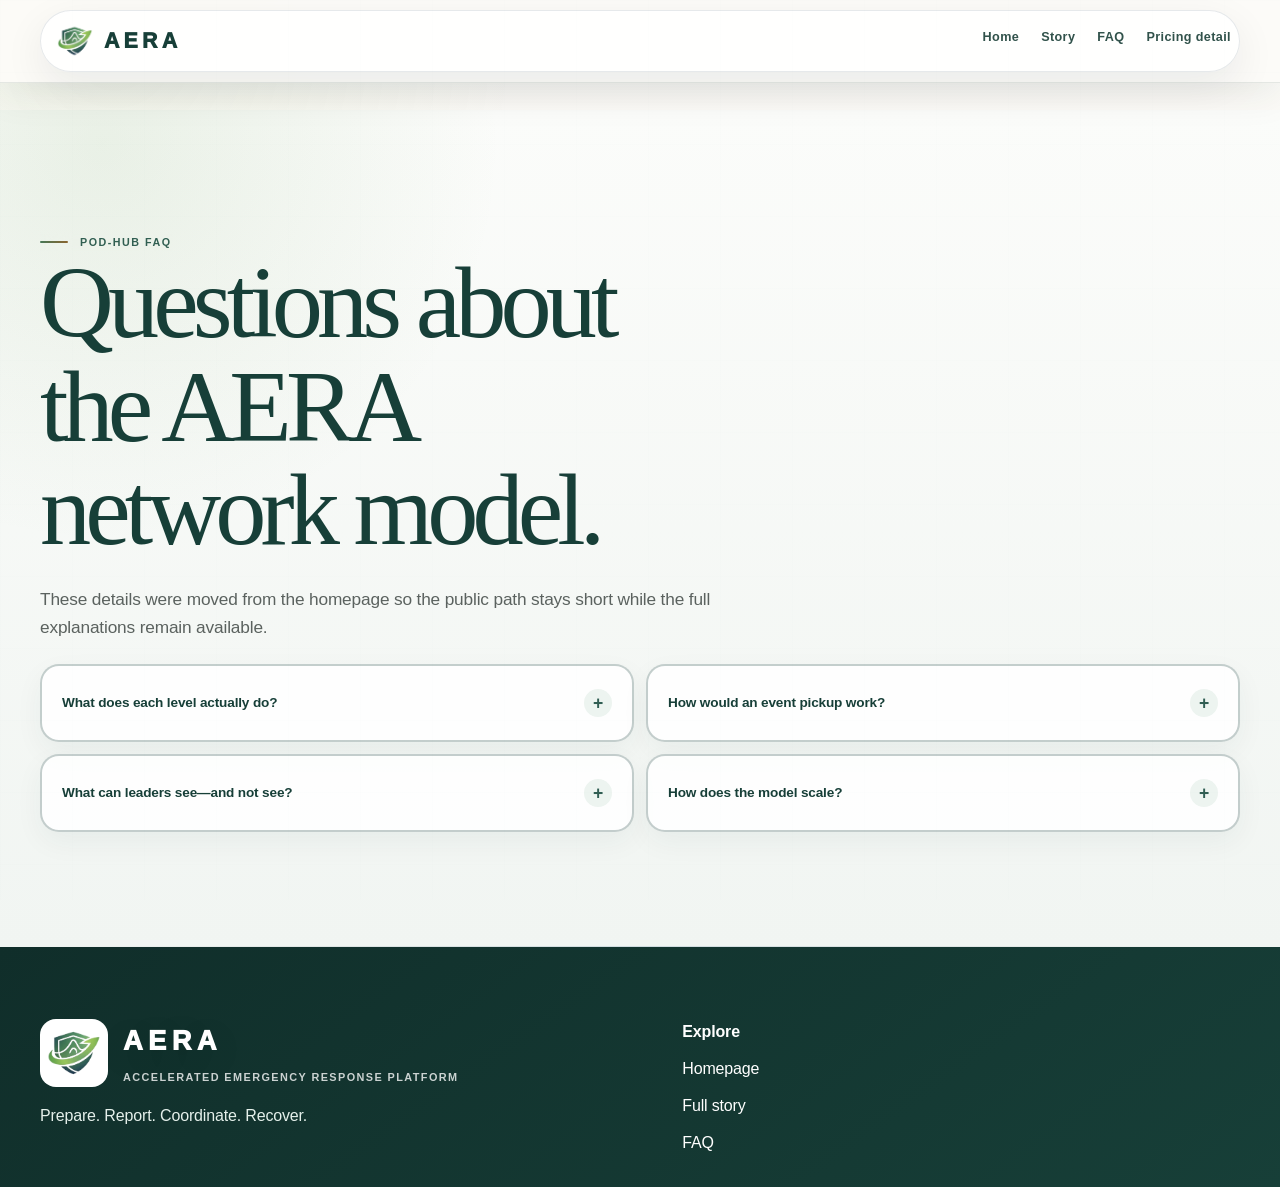
==== commit 56d26635: "Remove footer resource and pricing links" ====
--- a/faq/index.html
+++ b/faq/index.html
@@ -9298,4 +9298,4 @@
 </details>
 </div>
 
-</div></section></main><footer class="footer"><div class="container footer-grid"><div><div class="footer-brand"><img alt="" aria-hidden="true" class="brand-logo brand-logo-footer" src="[data-uri]"/><div><div class="footer-title">AERA</div><span>Accelerated Emergency Response Platform</span></div></div><p style="margin-top:16px;max-width:500px;">Prepare. Report. Coordinate. Recover.</p></div><div class="footer-links"><strong>Explore</strong><a href="/">Homepage</a><a href="/story/">Full story</a><a href="/faq/">FAQ</a><a href="/process/">Pricing and process detail</a></div></div></footer></body></html>
+</div></section></main><footer class="footer"><div class="container footer-grid"><div><div class="footer-brand"><img alt="" aria-hidden="true" class="brand-logo brand-logo-footer" src="[data-uri]"/><div><div class="footer-title">AERA</div><span>Accelerated Emergency Response Platform</span></div></div><p style="margin-top:16px;max-width:500px;">Prepare. Report. Coordinate. Recover.</p></div><div class="footer-links"><strong>Explore</strong><a href="/">Homepage</a><a href="/story/">Full story</a><a href="/faq/">FAQ</a></div></div></footer></body></html>
